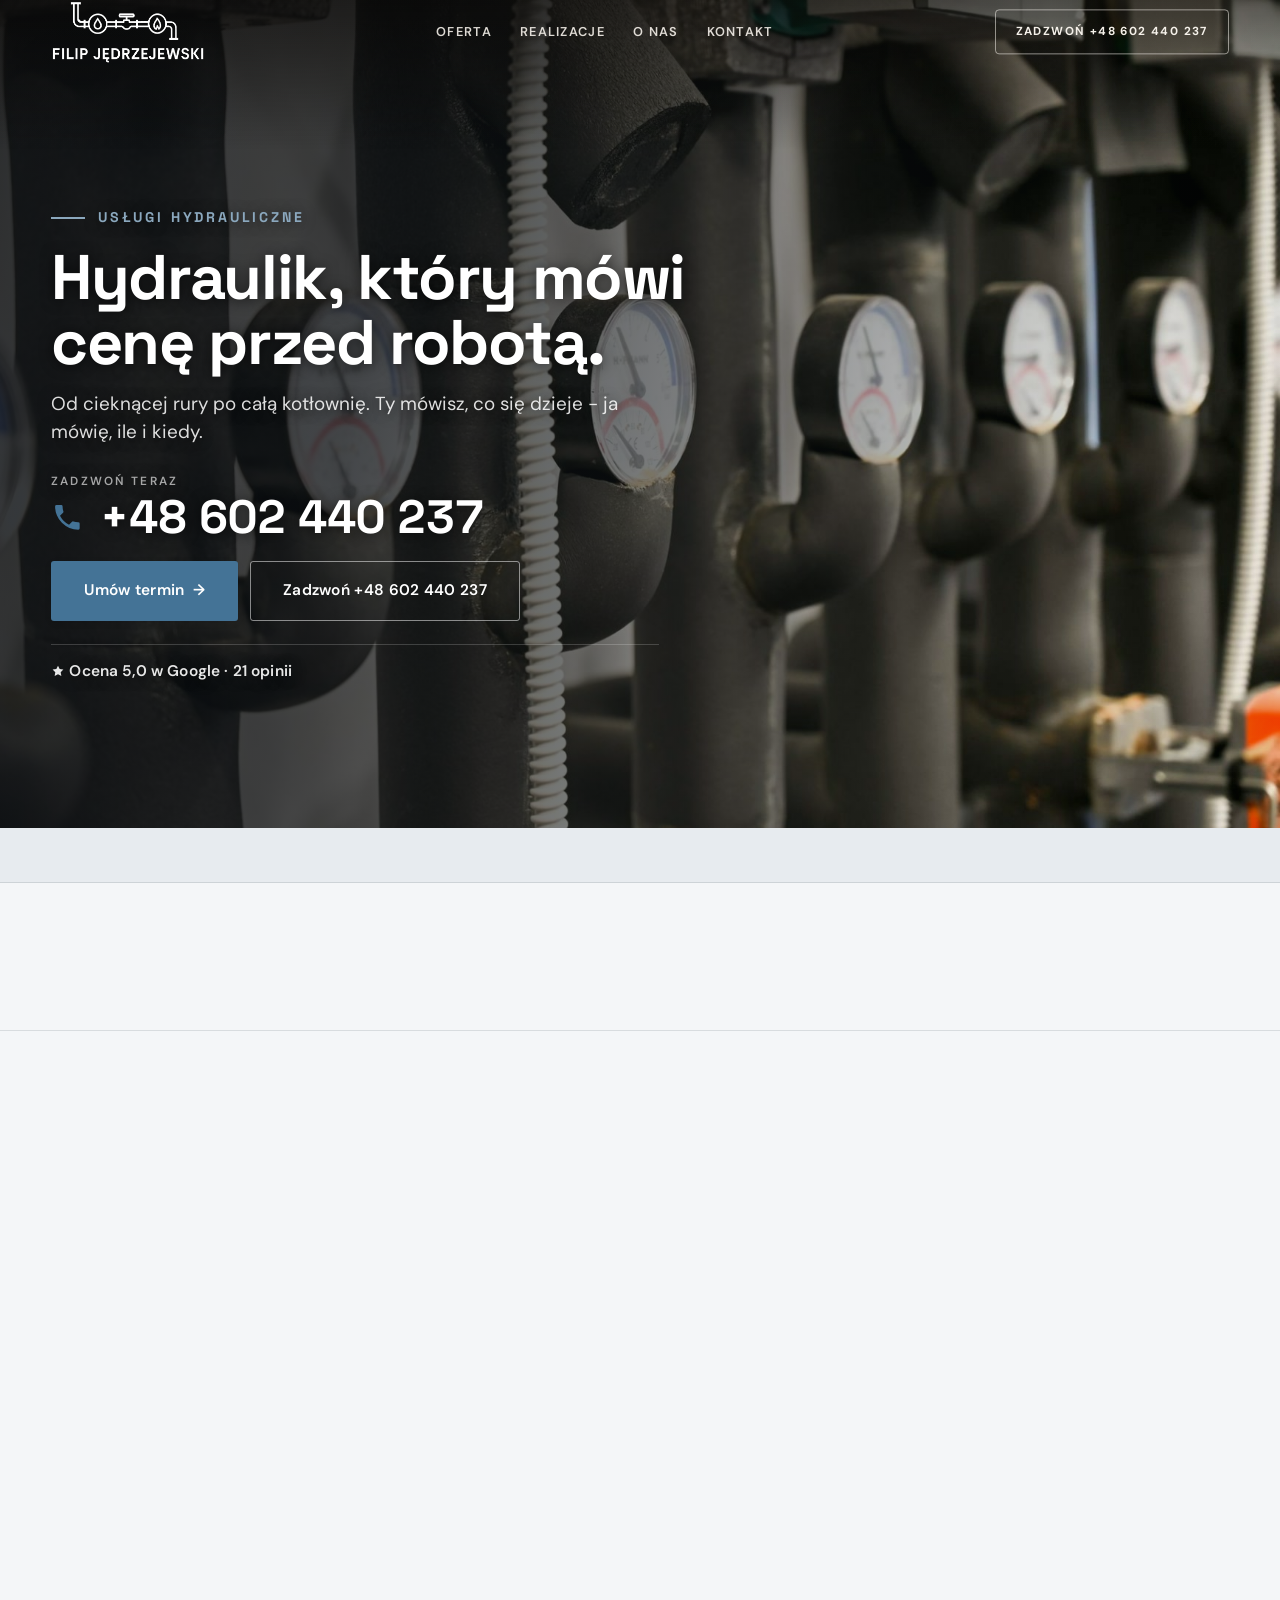
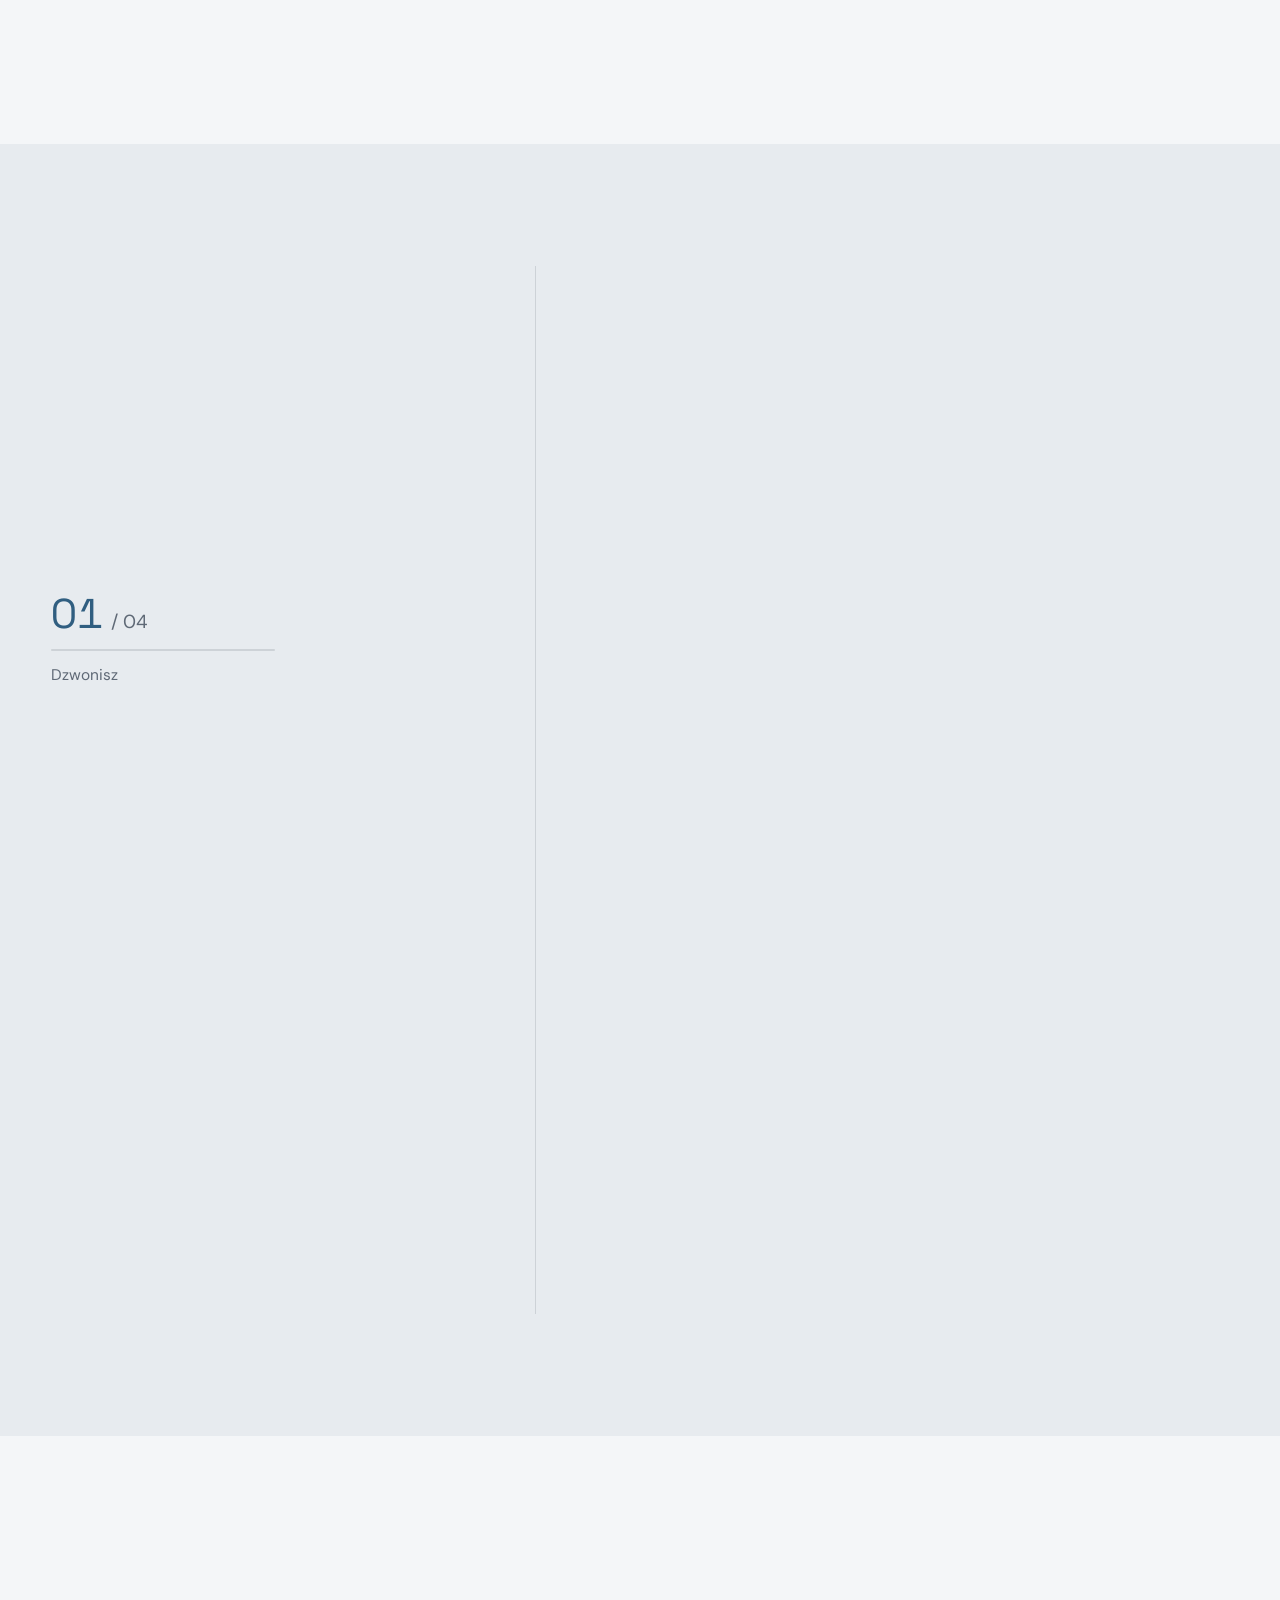
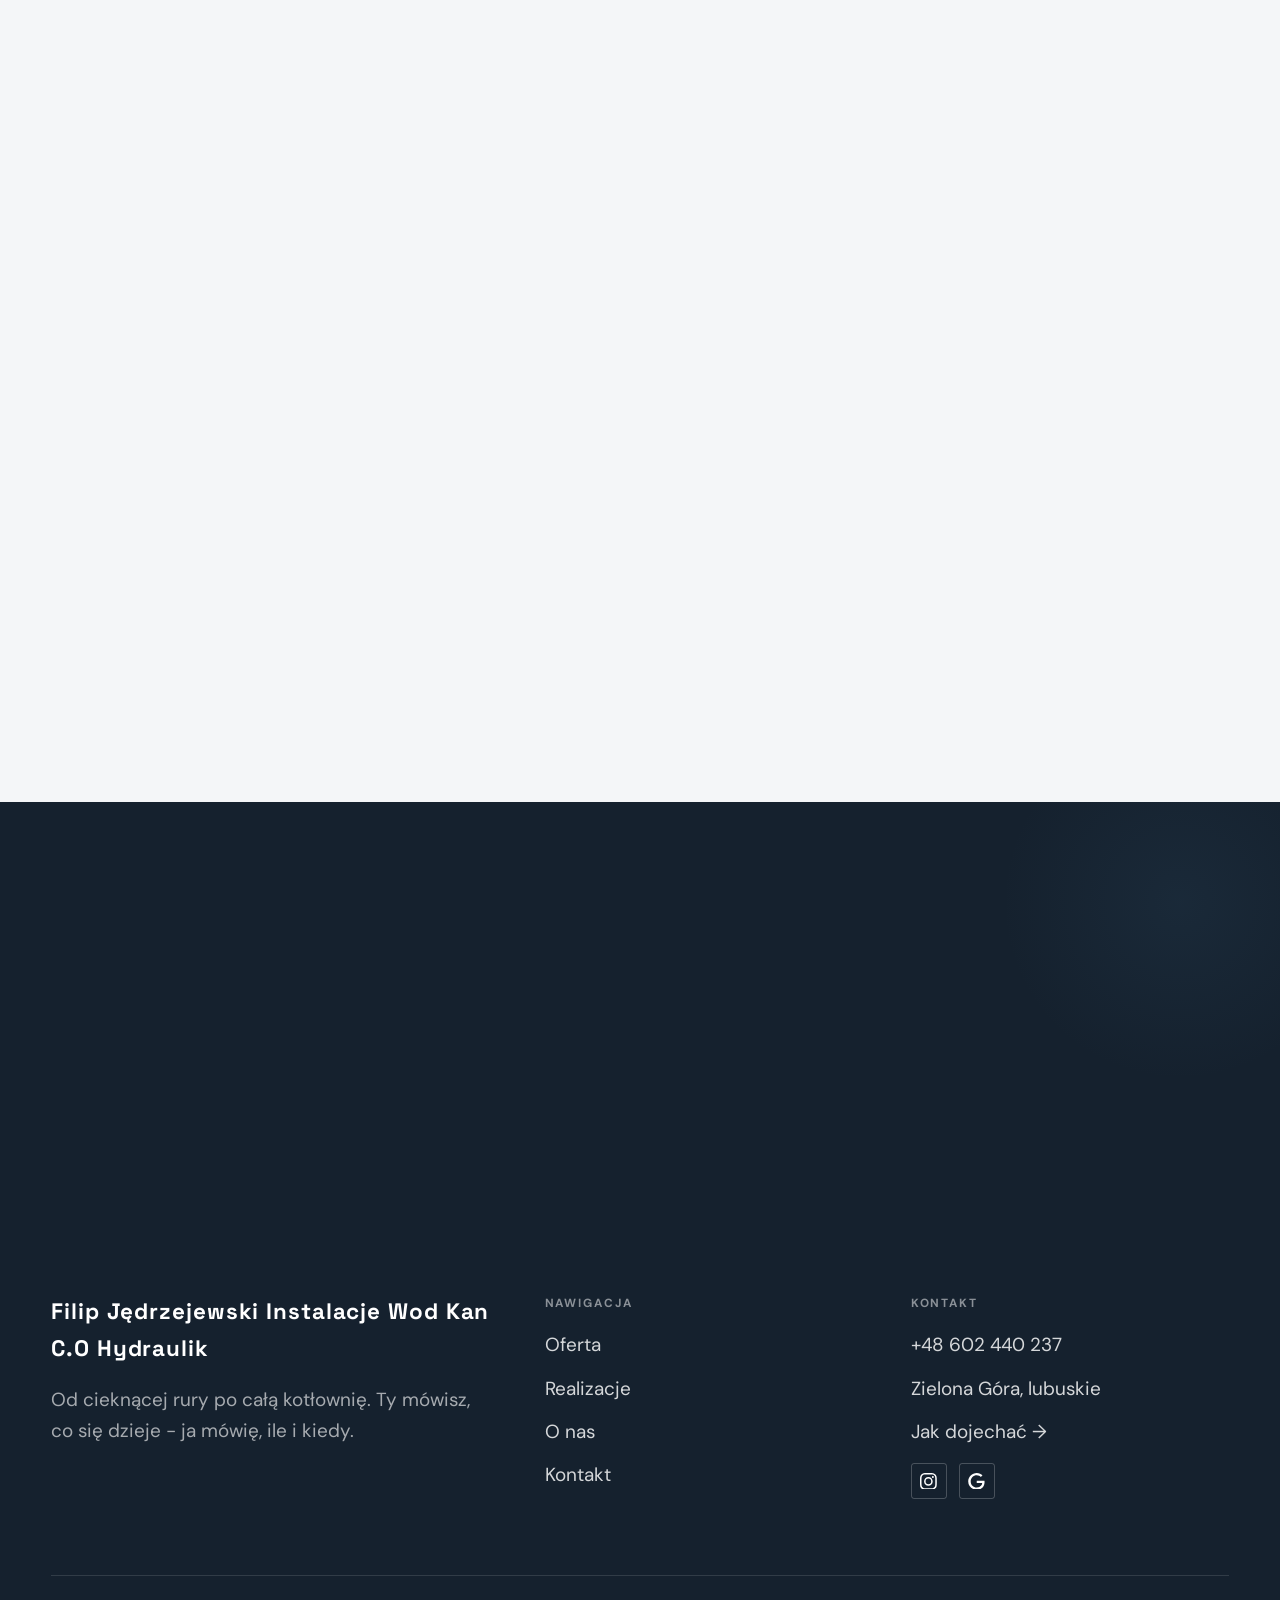
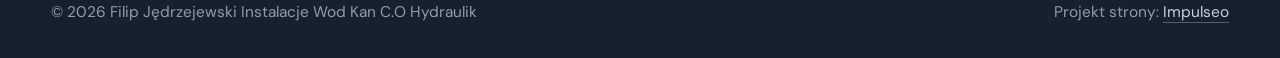
==== index.html @ 03f73aa2 "Strona demo: instalacje-wod-kan-c-o-hydraulik" ====
<!DOCTYPE html>
<html lang="pl">
<head>
<meta charset="UTF-8">
<meta name="viewport" content="width=device-width, initial-scale=1.0">
<title>Filip Jędrzejewski Instalacje Wod Kan C.O Hydraulik - hydraulik z dojazdem</title>
<meta name="description" content="Hydraulik w Zielonej Górze z dojazdem. Instalacje wod-kan, C.O., ogrzewanie podłogowe, kotły i gaz. Cenę znasz przed robotą. Zadzwoń: +48 602 440 237.">
<link rel="canonical" href="https://impulseo-pl.github.io/instalacje-wod-kan-c-o-hydraulik/">
<meta name="robots" content="noindex, nofollow">
<meta property="og:type" content="website">
<meta property="og:locale" content="pl_PL">
<meta property="og:site_name" content="Filip Jędrzejewski Instalacje Wod Kan C.O Hydraulik">
<meta property="og:title" content="Filip Jędrzejewski Instalacje Wod Kan C.O Hydraulik - hydraulik z dojazdem">
<meta property="og:description" content="Hydraulik w Zielonej Górze z dojazdem. Instalacje wod-kan, C.O., ogrzewanie podłogowe, kotły i gaz. Cenę znasz przed robotą. Zadzwoń: +48 602 440 237.">
<meta property="og:url" content="https://impulseo-pl.github.io/instalacje-wod-kan-c-o-hydraulik/">
<meta property="og:image" content="https://impulseo-pl.github.io/instalacje-wod-kan-c-o-hydraulik/img/og.jpg">
<meta property="og:image:width" content="1200">
<meta property="og:image:height" content="630">
<meta name="twitter:card" content="summary_large_image">
<script type="application/ld+json">{"@context": "https://schema.org", "@type": "Plumber", "name": "Filip Jędrzejewski Instalacje Wod Kan C.O Hydraulik", "url": "https://impulseo-pl.github.io/instalacje-wod-kan-c-o-hydraulik/", "telephone": "+48602440237", "image": "https://impulseo-pl.github.io/instalacje-wod-kan-c-o-hydraulik/img/og.jpg", "areaServed": "Zielona Góra", "sameAs": ["https://www.instagram.com/istalacje_jedrzejewski/", "https://www.google.com/maps?cid=11084915321094942767"]}</script>
<link rel="preconnect" href="https://fonts.googleapis.com">
<link rel="preconnect" href="https://fonts.gstatic.com" crossorigin>
<link href="https://fonts.googleapis.com/css2?family=Space+Grotesk:wght@500;600;700&family=DM+Sans:opsz,wght@9..40,400;9..40,500;9..40,600&display=swap" rel="stylesheet">
<link rel="stylesheet" href="assets/styles.css?v=b3efda16">
</head>
<body>

<header class="nav">
  <div class="wrap nav-inner">
    <a class="brand brand-has-logo" href="index.html"><img class="brand-logo" src="img/logo.png" alt="Filip Jędrzejewski Instalacje Wod Kan C.O Hydraulik" width="1191" height="496" decoding="async"></a>
    <nav class="nav-links">
      <a href="oferta.html">Oferta</a>
      <a href="realizacje.html">Realizacje</a>
      <a href="o-nas.html">O nas</a>
      <a href="kontakt.html">Kontakt</a>
      <a href="tel:+48602440237" class="btn btn-accent">Zadzwoń +48 602 440 237</a>
    </nav>
    <button class="nav-toggle" aria-label="Menu"><span></span><span></span><span></span></button>
  </div>
</header>

<main>
<section class="hero-fach">
  <img class="hf-photo" src="img/hero.jpg" fetchpriority="high" alt="Filip Jędrzejewski Instalacje Wod Kan C.O Hydraulik" width="1736" height="1124">
  <div class="hf-panel">
    <div class="hf-inner">
      <span class="hf-kicker">Usługi hydrauliczne</span>
      <h1 class="hf-title">Hydraulik, który mówi cenę przed robotą. <em></em></h1>
      <p class="hf-lead">Od cieknącej rury po całą kotłownię. Ty mówisz, co się dzieje - ja mówię, ile i kiedy.</p>
      <a class="hf-phone" href="tel:+48602440237"><span class="hf-phone-lab">Zadzwoń teraz</span><span class="hf-phone-num"><svg class="ico-tel" width="16" height="16" viewBox="0 0 24 24" fill="none" aria-hidden="true"><path d="M6.6 10.8a15.5 15.5 0 0 0 6.6 6.6l2.2-2.2a1 1 0 0 1 1-.24 11.4 11.4 0 0 0 3.6.58 1 1 0 0 1 1 1V20a1 1 0 0 1-1 1A17 17 0 0 1 3 4a1 1 0 0 1 1-1h3.5a1 1 0 0 1 1 1c0 1.25.2 2.46.58 3.6a1 1 0 0 1-.25 1l-2.23 2.2Z" fill="currentColor"/></svg> +48 602 440 237</span></a>
      <div class="hf-actions">
        <a href="kontakt.html" class="btn btn-accent">Umów termin <span class="arr">→</span></a>
        <a href="tel:+48602440237" class="btn btn-ghost hf-ghost">Zadzwoń +48 602 440 237</a>
      </div>
      <div class="hf-trust"><svg class="ico-star" width="14" height="14" viewBox="0 0 24 24" style="vertical-align:-2px" aria-hidden="true"><path d="M12 2.8l2.85 5.8 6.4.93-4.63 4.5 1.1 6.37L12 17.4l-5.72 3 1.1-6.37-4.63-4.5 6.4-.93L12 2.8Z" fill="currentColor"/></svg> Ocena 5,0 w Google · 21 opinii</div>
    </div>
  </div>
</section>
<section class="fach-promise">
  <div class="wrap">
    <ul class="fp-row reveal"><li>Bezpłatna wycena</li><li>Dojazd: Zielona Góra i okolice</li><li>Pomoc w doborze sprzętu</li></ul>
  </div>
</section>
<section class="opinie-mini" aria-label="Opinie klientów">
  <div class="wrap">
    <div class="om-row">
      <div class="om-item reveal"><blockquote>„Z czystym sumieniem polecam!”</blockquote><span class="om-autor">Angelika Szafraniec</span></div>
      <div class="om-item reveal"><blockquote>„Z pełnym przekonaniem polecam Filipa.”</blockquote><span class="om-autor">Mariusz Słomian</span></div>
      <div class="om-item reveal"><blockquote>„Śmiało mogę polecić Pana Filipa (…) od pomocy w doborze urządzeń, przez zamówienie i montaż (…)”</blockquote><span class="om-autor">Damian Ćwierz</span></div>
    </div>
  </div>
</section>
<section class="gateways-band">
  <div class="wrap">
    <div class="gateways">
      <a href="oferta.html" class="gateway reveal"><img src="img/g14.jpg" alt="Awarie i przecieki" loading="lazy" width="1880" height="1253" decoding="async"><span class="g-ttl">Awarie i przecieki</span></a>
      <a href="oferta.html" class="gateway reveal"><img src="img/g1.jpg" alt="Ogrzewanie podłogowe" loading="lazy" width="1525" height="2045" decoding="async"><span class="g-ttl">Ogrzewanie podłogowe</span></a>
      <a href="oferta.html" class="gateway reveal"><img src="img/g2.jpg" alt="Kotły i instalacje gazowe" loading="lazy" width="1531" height="2048" decoding="async"><span class="g-ttl">Kotły i instalacje gazowe</span></a>
    </div>
  </div>
</section>
<section class="proces proces-os fachowcy">
  <div class="wrap proc-grid">
    <div class="proc-side">
      <div class="head reveal">
        <span class="eyebrow">Jak pracuję</span>
        <h2>Wiesz, na czym stoisz - na każdym etapie</h2>
        <p>Od pierwszego telefonu do odbioru roboty - krok po kroku.</p>
      </div>
      <div class="proc-count" aria-hidden="true"><span class="pc-cur">01</span><span class="pc-all">/ 04</span></div>
      <div class="proc-bar" aria-hidden="true"><i></i></div>
      <p class="proc-now" aria-hidden="true">Dzwonisz</p>
    </div>
    <ol class="proces-line">
      <li class="reveal"><span class="pno">01</span><h3>Dzwonisz</h3><p>Telefon albo zdjęcie awarii. Po minucie rozmowy wiesz, czy przyjadę i kiedy.</p></li>
      <li class="reveal"><span class="pno">02</span><h3>Znasz cenę</h3><p>Zanim wyjmę narzędzia, wiesz, ile zapłacisz. Jak w trakcie wyjdzie coś nowego, najpierw rozmawiamy - potem robię.</p></li>
      <li class="reveal"><span class="pno">03</span><h3>Robota</h3><p>Robię swoje i nie znikam w połowie na inną budowę. Zaczęte kończę.</p></li>
      <li class="reveal"><span class="pno">04</span><h3>Próba i odbiór</h3><p>Instalację sprawdzam przy Tobie, zanim ją odbierzesz. Jak coś nie gra, wracam i poprawiam.</p></li>
    </ol>
  </div>
</section>
<section>
  <div class="wrap">
    <div class="head reveal">
      <span class="eyebrow">Realizacje</span>
      <h2>Z ostatnich robót</h2>
      <p>Zdjęcia z moich robót, nie z katalogu producenta. Tak wygląda skończona robota.</p>
    </div>
    <div class="gallery">
      <div class="tile t-two3 reveal"><img src="img/g3.jpg" alt="Filip Jędrzejewski Instalacje Wod Kan C.O Hydraulik" loading="lazy" width="786" height="1048" decoding="async"></div>
      <div class="tile t-third reveal"><img src="img/g4.jpg" alt="Filip Jędrzejewski Instalacje Wod Kan C.O Hydraulik" loading="lazy" width="1438" height="1076" decoding="async"></div>
      <div class="tile t-third reveal"><img src="img/g5.jpg" alt="Filip Jędrzejewski Instalacje Wod Kan C.O Hydraulik" loading="lazy" width="1410" height="1944" decoding="async"></div>
      <div class="tile t-third reveal"><img src="img/g6.jpg" alt="Filip Jędrzejewski Instalacje Wod Kan C.O Hydraulik" loading="lazy" width="1525" height="2045" decoding="async"></div>
      <div class="tile t-third reveal"><img src="img/g7.jpg" alt="Filip Jędrzejewski Instalacje Wod Kan C.O Hydraulik" loading="lazy" width="783" height="1047" decoding="async"></div>
    </div>
    <div style="margin-top:var(--space-7)" class="reveal"><a href="realizacje.html" class="btn btn-accent">Pełna galeria <span class="arr">→</span></a></div>
  </div>
</section>
<section class="fach-uslugi">
  <div class="wrap">
    <div class="head reveal">
      <span class="eyebrow">Oferta</span>
      <h2>Zakres robót</h2>
      <p>Prace, które robię najczęściej. Wycena jest bezpłatna - zadzwoń i opisz, co trzeba zrobić.</p>
    </div>
    <ul class="fu-list">
      <li class="fu-row reveal"><div class="fu-name">Awarie i przecieki</div><div class="fu-desc">Woda leje się tam, gdzie nie powinna? Zakręć główny zawór i dzwoń.</div><a class="fu-cta" href="kontakt.html">Wycena <span class="arr">→</span></a></li>
      <li class="fu-row reveal"><div class="fu-name">Ogrzewanie podłogowe</div><div class="fu-desc">Układam podłogówkę w nowych domach i w remontowanych mieszkaniach: izolacja, pętle rur, podłączenie do rozdzielacza. Całość sprawdzam pod ciśnieniem, zanim wejdzie ekipa od wylewki.</div><a class="fu-cta" href="kontakt.html">Wycena <span class="arr">→</span></a></li>
      <li class="fu-row reveal"><div class="fu-name">Kotły i instalacje gazowe</div><div class="fu-desc">Montuję kotły gazowe i na paliwo stałe oraz robię instalacje gazowe. Kotłownię mogę wziąć w całości: dobór urządzenia, zamówienie, transport, montaż.</div><a class="fu-cta" href="kontakt.html">Wycena <span class="arr">→</span></a></li>
      <li class="fu-row reveal"><div class="fu-name">Instalacje wod-kan</div><div class="fu-desc">Budujesz dom albo robisz generalny remont? Rozprowadzam wodę i kanalizację od podstaw: podejścia, piony i próba szczelności pod ciśnieniem, zanim cokolwiek zniknie pod płytkami.</div><a class="fu-cta" href="kontakt.html">Wycena <span class="arr">→</span></a></li>
      <li class="fu-row reveal"><div class="fu-name">Montaż łazienek</div><div class="fu-desc">Płytki położone i łazienka czeka na finał? Podłączam wannę, kabinę, umywalkę, WC, baterie i pralkę - wszystko wypoziomowane, uszczelnione i sprawdzone pod ciśnieniem, zanim oddam robotę.</div><a class="fu-cta" href="kontakt.html">Wycena <span class="arr">→</span></a></li>
      <li class="fu-row reveal"><div class="fu-name">Centralne ogrzewanie i grzejniki</div><div class="fu-desc">Rozprowadzam centralne ogrzewanie w nowych domach i wymieniam stare piony w remontowanych.</div><a class="fu-cta" href="kontakt.html">Wycena <span class="arr">→</span></a></li>
    </ul>
    <div style="margin-top:var(--space-7)" class="reveal"><a href="oferta.html" class="btn btn-ghost">Pełna oferta <span class="arr">→</span></a></div>
  </div>
</section>
<section class="stopklatka" aria-hidden="true">
  <div class="stk-bg" style="background-image:url(img/about.jpg)"></div>
</section>
<section class="opinie">
  <div class="wrap">
    <div class="head center reveal">
      <span class="eyebrow">Opinie</span>
      <h2>Co mówią klienci</h2>
    </div>
    <p class="op-meta reveal"><span class="g-badge"><svg class="gb-ico" viewBox="0 0 24 24" width="18" height="18" aria-hidden="true"><path fill="#4285F4" d="M22.56 12.25c0-.78-.07-1.53-.2-2.25H12v4.26h5.92c-.26 1.37-1.04 2.53-2.21 3.31v2.77h3.57c2.08-1.92 3.28-4.74 3.28-8.09z"/><path fill="#34A853" d="M12 23c2.97 0 5.46-.98 7.28-2.66l-3.57-2.77c-.98.66-2.23 1.06-3.71 1.06-2.86 0-5.29-1.93-6.16-4.53H2.18v2.84C3.99 20.53 7.7 23 12 23z"/><path fill="#FBBC05" d="M5.84 14.09c-.22-.66-.35-1.36-.35-2.09s.13-1.43.35-2.09V7.07H2.18C1.43 8.55 1 10.22 1 12s.43 3.45 1.18 4.93l2.85-2.22.81-.62z"/><path fill="#EA4335" d="M12 5.38c1.62 0 3.06.56 4.21 1.64l3.15-3.15C17.45 2.09 14.97 1 12 1 7.7 1 3.99 3.47 2.18 7.07l3.66 2.84c.87-2.6 3.3-4.53 6.16-4.53z"/></svg><b class="gb-ocena">5,0</b><svg class="gb-stars" viewBox="0 0 90 18" width="74" height="14.8" aria-hidden="true"><g fill="currentColor" opacity=".26"><path transform="translate(0,0)" d="M9 1.6l2.2 4.46 4.92.72-3.56 3.47.84 4.9L9 12.74l-4.4 2.31.84-4.9L1.88 6.68l4.92-.72L9 1.6Z"/><path transform="translate(18,0)" d="M9 1.6l2.2 4.46 4.92.72-3.56 3.47.84 4.9L9 12.74l-4.4 2.31.84-4.9L1.88 6.68l4.92-.72L9 1.6Z"/><path transform="translate(36,0)" d="M9 1.6l2.2 4.46 4.92.72-3.56 3.47.84 4.9L9 12.74l-4.4 2.31.84-4.9L1.88 6.68l4.92-.72L9 1.6Z"/><path transform="translate(54,0)" d="M9 1.6l2.2 4.46 4.92.72-3.56 3.47.84 4.9L9 12.74l-4.4 2.31.84-4.9L1.88 6.68l4.92-.72L9 1.6Z"/><path transform="translate(72,0)" d="M9 1.6l2.2 4.46 4.92.72-3.56 3.47.84 4.9L9 12.74l-4.4 2.31.84-4.9L1.88 6.68l4.92-.72L9 1.6Z"/></g><clipPath id="gs1000"><rect x="0" y="0" width="90.0" height="18"/></clipPath><g fill="#FBBC04" clip-path="url(#gs1000)"><path transform="translate(0,0)" d="M9 1.6l2.2 4.46 4.92.72-3.56 3.47.84 4.9L9 12.74l-4.4 2.31.84-4.9L1.88 6.68l4.92-.72L9 1.6Z"/><path transform="translate(18,0)" d="M9 1.6l2.2 4.46 4.92.72-3.56 3.47.84 4.9L9 12.74l-4.4 2.31.84-4.9L1.88 6.68l4.92-.72L9 1.6Z"/><path transform="translate(36,0)" d="M9 1.6l2.2 4.46 4.92.72-3.56 3.47.84 4.9L9 12.74l-4.4 2.31.84-4.9L1.88 6.68l4.92-.72L9 1.6Z"/><path transform="translate(54,0)" d="M9 1.6l2.2 4.46 4.92.72-3.56 3.47.84 4.9L9 12.74l-4.4 2.31.84-4.9L1.88 6.68l4.92-.72L9 1.6Z"/><path transform="translate(72,0)" d="M9 1.6l2.2 4.46 4.92.72-3.56 3.47.84 4.9L9 12.74l-4.4 2.31.84-4.9L1.88 6.68l4.92-.72L9 1.6Z"/></g></svg><span class="gb-txt">21 opinii w Google</span></span></p>
    <p class="op-meta reveal"><a class="op-google" href="https://www.google.com/maps?cid=11084915321094942767" target="_blank" rel="noopener"><svg class="op-g-ico" viewBox="0 0 24 24" width="17" height="17" aria-hidden="true"><path fill="#4285F4" d="M22.56 12.25c0-.78-.07-1.53-.2-2.25H12v4.26h5.92c-.26 1.37-1.04 2.53-2.21 3.31v2.77h3.57c2.08-1.92 3.28-4.74 3.28-8.09z"/><path fill="#34A853" d="M12 23c2.97 0 5.46-.98 7.28-2.66l-3.57-2.77c-.98.66-2.23 1.06-3.71 1.06-2.86 0-5.29-1.93-6.16-4.53H2.18v2.84C3.99 20.53 7.7 23 12 23z"/><path fill="#FBBC05" d="M5.84 14.09c-.22-.66-.35-1.36-.35-2.09s.13-1.43.35-2.09V7.07H2.18C1.43 8.55 1 10.22 1 12s.43 3.45 1.18 4.93l2.85-2.22.81-.62z"/><path fill="#EA4335" d="M12 5.38c1.62 0 3.06.56 4.21 1.64l3.15-3.15C17.45 2.09 14.97 1 12 1 7.7 1 3.99 3.47 2.18 7.07l3.66 2.84c.87-2.6 3.3-4.53 6.16-4.53z"/></svg><span>Zobacz opinie w Google</span><span class="arr">→</span></a></p>
    <div class="opinie-grid">
      <figure class="op-card reveal"><span class="op-star"><svg class="ico-star" width="14" height="14" viewBox="0 0 24 24" style="vertical-align:-2px" aria-hidden="true"><path d="M12 2.8l2.85 5.8 6.4.93-4.63 4.5 1.1 6.37L12 17.4l-5.72 3 1.1-6.37-4.63-4.5 6.4-.93L12 2.8Z" fill="currentColor"/></svg><svg class="ico-star" width="14" height="14" viewBox="0 0 24 24" style="vertical-align:-2px" aria-hidden="true"><path d="M12 2.8l2.85 5.8 6.4.93-4.63 4.5 1.1 6.37L12 17.4l-5.72 3 1.1-6.37-4.63-4.5 6.4-.93L12 2.8Z" fill="currentColor"/></svg><svg class="ico-star" width="14" height="14" viewBox="0 0 24 24" style="vertical-align:-2px" aria-hidden="true"><path d="M12 2.8l2.85 5.8 6.4.93-4.63 4.5 1.1 6.37L12 17.4l-5.72 3 1.1-6.37-4.63-4.5 6.4-.93L12 2.8Z" fill="currentColor"/></svg><svg class="ico-star" width="14" height="14" viewBox="0 0 24 24" style="vertical-align:-2px" aria-hidden="true"><path d="M12 2.8l2.85 5.8 6.4.93-4.63 4.5 1.1 6.37L12 17.4l-5.72 3 1.1-6.37-4.63-4.5 6.4-.93L12 2.8Z" fill="currentColor"/></svg><svg class="ico-star" width="14" height="14" viewBox="0 0 24 24" style="vertical-align:-2px" aria-hidden="true"><path d="M12 2.8l2.85 5.8 6.4.93-4.63 4.5 1.1 6.37L12 17.4l-5.72 3 1.1-6.37-4.63-4.5 6.4-.93L12 2.8Z" fill="currentColor"/></svg></span><blockquote>Z czystym sumieniem polecam! Fachowa obsługa, szybka realizacja i wszystko zrobione jak należy. Widać, że Pan zna się na rzeczy i podchodzi do swojej pracy z zaangażowaniem. Bardzo dobry kontakt i uczciwe podejście.</blockquote><span class="op-autor">Angelika Szafraniec</span></figure>
      <figure class="op-card reveal"><span class="op-star"><svg class="ico-star" width="14" height="14" viewBox="0 0 24 24" style="vertical-align:-2px" aria-hidden="true"><path d="M12 2.8l2.85 5.8 6.4.93-4.63 4.5 1.1 6.37L12 17.4l-5.72 3 1.1-6.37-4.63-4.5 6.4-.93L12 2.8Z" fill="currentColor"/></svg><svg class="ico-star" width="14" height="14" viewBox="0 0 24 24" style="vertical-align:-2px" aria-hidden="true"><path d="M12 2.8l2.85 5.8 6.4.93-4.63 4.5 1.1 6.37L12 17.4l-5.72 3 1.1-6.37-4.63-4.5 6.4-.93L12 2.8Z" fill="currentColor"/></svg><svg class="ico-star" width="14" height="14" viewBox="0 0 24 24" style="vertical-align:-2px" aria-hidden="true"><path d="M12 2.8l2.85 5.8 6.4.93-4.63 4.5 1.1 6.37L12 17.4l-5.72 3 1.1-6.37-4.63-4.5 6.4-.93L12 2.8Z" fill="currentColor"/></svg><svg class="ico-star" width="14" height="14" viewBox="0 0 24 24" style="vertical-align:-2px" aria-hidden="true"><path d="M12 2.8l2.85 5.8 6.4.93-4.63 4.5 1.1 6.37L12 17.4l-5.72 3 1.1-6.37-4.63-4.5 6.4-.93L12 2.8Z" fill="currentColor"/></svg><svg class="ico-star" width="14" height="14" viewBox="0 0 24 24" style="vertical-align:-2px" aria-hidden="true"><path d="M12 2.8l2.85 5.8 6.4.93-4.63 4.5 1.1 6.37L12 17.4l-5.72 3 1.1-6.37-4.63-4.5 6.4-.93L12 2.8Z" fill="currentColor"/></svg></span><blockquote>Z pełnym przekonaniem polecam Filipa. Wykonał (…) remont instalacji w mojej łazience, zamontował wannę oraz sanitariaty. Prace zostały wykonane bardzo starannie, solidnie i z dbałością o każdy szczegół.</blockquote><span class="op-autor">Mariusz Słomian</span></figure>
      <figure class="op-card reveal"><span class="op-star"><svg class="ico-star" width="14" height="14" viewBox="0 0 24 24" style="vertical-align:-2px" aria-hidden="true"><path d="M12 2.8l2.85 5.8 6.4.93-4.63 4.5 1.1 6.37L12 17.4l-5.72 3 1.1-6.37-4.63-4.5 6.4-.93L12 2.8Z" fill="currentColor"/></svg><svg class="ico-star" width="14" height="14" viewBox="0 0 24 24" style="vertical-align:-2px" aria-hidden="true"><path d="M12 2.8l2.85 5.8 6.4.93-4.63 4.5 1.1 6.37L12 17.4l-5.72 3 1.1-6.37-4.63-4.5 6.4-.93L12 2.8Z" fill="currentColor"/></svg><svg class="ico-star" width="14" height="14" viewBox="0 0 24 24" style="vertical-align:-2px" aria-hidden="true"><path d="M12 2.8l2.85 5.8 6.4.93-4.63 4.5 1.1 6.37L12 17.4l-5.72 3 1.1-6.37-4.63-4.5 6.4-.93L12 2.8Z" fill="currentColor"/></svg><svg class="ico-star" width="14" height="14" viewBox="0 0 24 24" style="vertical-align:-2px" aria-hidden="true"><path d="M12 2.8l2.85 5.8 6.4.93-4.63 4.5 1.1 6.37L12 17.4l-5.72 3 1.1-6.37-4.63-4.5 6.4-.93L12 2.8Z" fill="currentColor"/></svg><svg class="ico-star" width="14" height="14" viewBox="0 0 24 24" style="vertical-align:-2px" aria-hidden="true"><path d="M12 2.8l2.85 5.8 6.4.93-4.63 4.5 1.1 6.37L12 17.4l-5.72 3 1.1-6.37-4.63-4.5 6.4-.93L12 2.8Z" fill="currentColor"/></svg></span><blockquote>Śmiało mogę polecić Pana Filipa (…) od pomocy w doborze urządzeń, przez zamówienie, transport, montaż i organizacje pierwszego uruchomienia z serwisantem Defro.</blockquote><span class="op-autor">Damian Ćwierz</span></figure>
    </div>
  </div>
</section>
<section class="obszar">
  <div class="wrap">
    <div class="head center reveal">
      <span class="eyebrow">Obszar działania</span>
      <h2>Dojeżdżam do Ciebie</h2>
    </div>
    <p class="obszar-txt reveal" style="text-align:center;max-width:60ch;margin:0 auto 1.4rem">Nie wiesz, czy dojadę do Ciebie? Zadzwoń i zapytaj. Jak nie dojeżdżam, powiem od razu i nie zajmę Ci dnia.</p>
    <ul class="obszar-list reveal"><li class="is-home">Zielona Góra</li><li>+ okolice</li></ul>
    <div class="obszar-mapa reveal" style="margin-top:var(--space-7)">
      <iframe title="Obszar działania - Zielona Góra i okolice" src="https://maps.google.com/maps?q=Filip%20J%C4%99drzejewski%20Instalacje%20Wod%20Kan%20C.O%20Hydraulik%20Zielona%20G%C3%B3ra&amp;z=11&amp;output=embed" loading="lazy" referrerpolicy="no-referrer-when-downgrade" style="width:100%;height:clamp(280px,38vh,420px);border:0;display:block;border-radius:var(--r-md)"></iframe>
    </div>
  </div>
</section>
<section class="faq-klinika">
  <div class="wrap">
    <div class="head center reveal">
      <span class="eyebrow">Częste pytania</span>
      <h2>Dobrze wiedzieć</h2>
    </div>
    <div class="faq-list">
      <details class="faq-item reveal"><summary>Ile to będzie kosztowało?</summary><p>Zależy, co się dzieje - dlatego wypytuję przez telefon i od razu podaję widełki. Ostateczną cenę znasz przed robotą, nie po niej.</p></details>
      <details class="faq-item reveal"><summary>Czy wycena jest płatna?</summary><p>Nie. Przyjazd i wycena w Zielonej Górze i najbliższej okolicy są bezpłatne i do niczego nie zobowiązują.</p></details>
      <details class="faq-item reveal"><summary>Jak szybko przyjedziesz?</summary><p>Przy zalaniu liczy się każda godzina, więc przy awarii przestawiam grafik. Prace planowane umawiamy z kilkudniowym wyprzedzeniem.</p></details>
      <details class="faq-item reveal"><summary>Czy dostanę fakturę?</summary><p>Tak, na firmę albo na osobę prywatną. Dokument dostajesz od razu, a nie „wyślę później”.</p></details>
      <details class="faq-item reveal"><summary>Dojedziesz do mnie?</summary><p>Granicę wyznacza kalendarz, nie mapa. Przy większej robocie dojeżdżam dalej - zapytaj.</p></details>
      <details class="faq-item reveal"><summary>Co, jeśli po naprawie coś dalej nie gra?</summary><p>Wracam i sprawdzam. Moja wina - poprawiam za darmo; wyszło coś nowego - mówię wprost, co i za ile.</p></details>
    </div>
  </div>
</section>
<section class="cta">
  <div class="wrap">
    <div class="reveal">
      <span class="eyebrow">Współpraca</span>
      <h2>Potrzebujesz fachowca? Wycenię za darmo.</h2>
      <p>Zadzwoń - przyjadę, obejrzę i podam jasną cenę. Bez zobowiązań.</p>
    </div>
    <div class="cta-actions reveal">
      <a href="kontakt.html" class="btn btn-light">Umów termin <span class="arr">→</span></a>
      <a href="tel:+48602440237" class="btn btn-ghost btn-ghost-cta">+48 602 440 237</a>
    </div>
  </div>
</section>
</main>

<footer>
  <div class="wrap">
    <div class="foot-grid">
      <div class="foot-brand">
        <div class="name">Filip Jędrzejewski Instalacje Wod Kan C.O Hydraulik</div>
        <p>Od cieknącej rury po całą kotłownię. Ty mówisz, co się dzieje - ja mówię, ile i kiedy.</p>
      </div>
      <div class="foot-col">
        <h4>Nawigacja</h4>
        <a href="oferta.html">Oferta</a>
        <a href="realizacje.html">Realizacje</a>
        <a href="o-nas.html">O nas</a>
        <a href="kontakt.html">Kontakt</a>
      </div>
      <div class="foot-col">
        <h4>Kontakt</h4>
        <a href="tel:+48602440237">+48 602 440 237</a>
        <p>Zielona Góra, lubuskie</p>
        <a href="https://www.google.com/maps?cid=11084915321094942767" target="_blank" rel="noopener">Jak dojechać →</a>
      <div class="foot-soc">
        <a class="soc" href="https://www.instagram.com/istalacje_jedrzejewski/" target="_blank" rel="noopener" aria-label="Instagram - Filip Jędrzejewski Instalacje Wod Kan C.O Hydraulik"><svg viewBox="0 0 24 24" aria-hidden="true" focusable="false"><path d="M7.0301.084c-1.2768.0602-2.1487.264-2.911.5634-.7888.3075-1.4575.72-2.1228 1.3877-.6652.6677-1.075 1.3368-1.3802 2.127-.2954.7638-.4956 1.6365-.552 2.914-.0564 1.2775-.0689 1.6882-.0626 4.947.0062 3.2586.0206 3.6671.0825 4.9473.061 1.2765.264 2.1482.5635 2.9107.308.7889.72 1.4573 1.388 2.1228.6679.6655 1.3365 1.0743 2.1285 1.38.7632.295 1.6361.4961 2.9134.552 1.2773.056 1.6884.069 4.9462.0627 3.2578-.0062 3.668-.0207 4.9478-.0814 1.28-.0607 2.147-.2652 2.9098-.5633.7889-.3086 1.4578-.72 2.1228-1.3881.665-.6682 1.0745-1.3378 1.3795-2.1284.2957-.7632.4966-1.636.552-2.9124.056-1.2809.0692-1.6898.063-4.948-.0063-3.2583-.021-3.6668-.0817-4.9465-.0607-1.2797-.264-2.1487-.5633-2.9117-.3084-.7889-.72-1.4568-1.3876-2.1228C21.2982 1.33 20.628.9208 19.8378.6165 19.074.321 18.2017.1197 16.9244.0645 15.6471.0093 15.236-.005 11.977.0014 8.718.0076 8.31.0215 7.0301.0839m.1402 21.6932c-1.17-.0509-1.8053-.2453-2.2287-.408-.5606-.216-.96-.4771-1.3819-.895-.422-.4178-.6811-.8186-.9-1.378-.1644-.4234-.3624-1.058-.4171-2.228-.0595-1.2645-.072-1.6442-.079-4.848-.007-3.2037.0053-3.583.0607-4.848.05-1.169.2456-1.805.408-2.2282.216-.5613.4762-.96.895-1.3816.4188-.4217.8184-.6814 1.3783-.9003.423-.1651 1.0575-.3614 2.227-.4171 1.2655-.06 1.6447-.072 4.848-.079 3.2033-.007 3.5835.005 4.8495.0608 1.169.0508 1.8053.2445 2.228.408.5608.216.96.4754 1.3816.895.4217.4194.6816.8176.9005 1.3787.1653.4217.3617 1.056.4169 2.2263.0602 1.2655.0739 1.645.0796 4.848.0058 3.203-.0055 3.5834-.061 4.848-.051 1.17-.245 1.8055-.408 2.2294-.216.5604-.4763.96-.8954 1.3814-.419.4215-.8181.6811-1.3783.9-.4224.1649-1.0577.3617-2.2262.4174-1.2656.0595-1.6448.072-4.8493.079-3.2045.007-3.5825-.006-4.848-.0608M16.953 5.5864A1.44 1.44 0 1 0 18.39 4.144a1.44 1.44 0 0 0-1.437 1.4424M5.8385 12.012c.0067 3.4032 2.7706 6.1557 6.173 6.1493 3.4026-.0065 6.157-2.7701 6.1506-6.1733-.0065-3.4032-2.771-6.1565-6.174-6.1498-3.403.0067-6.156 2.771-6.1496 6.1738M8 12.0077a4 4 0 1 1 4.008 3.9921A3.9996 3.9996 0 0 1 8 12.0077" fill="currentColor"/></svg></a>
        <a class="soc" href="https://www.google.com/maps?cid=11084915321094942767" target="_blank" rel="noopener" aria-label="Google - Filip Jędrzejewski Instalacje Wod Kan C.O Hydraulik"><svg viewBox="0 0 24 24" aria-hidden="true" focusable="false"><path d="M12.48 10.92v3.28h7.84c-.24 1.84-.853 3.187-1.787 4.133-1.147 1.147-2.933 2.4-6.053 2.4-4.827 0-8.6-3.893-8.6-8.72s3.773-8.72 8.6-8.72c2.6 0 4.507 1.027 5.907 2.347l2.307-2.307C18.747 1.44 16.133 0 12.48 0 5.867 0 .307 5.387.307 12s5.56 12 12.173 12c3.573 0 6.267-1.173 8.373-3.36 2.16-2.16 2.84-5.213 2.84-7.667 0-.76-.053-1.467-.173-2.053H12.48z" fill="currentColor"/></svg></a>
      </div>
      </div>
    </div>
    <div class="foot-bot">
      <span>© 2026 Filip Jędrzejewski Instalacje Wod Kan C.O Hydraulik</span>
      <span>Projekt strony: <a class="foot-credit" href="https://impulseo.pl" target="_blank" rel="noopener">Impulseo</a></span>
    </div>
  </div>
</footer>
<div class="sticky-call"><a class="sc-call" href="tel:+48602440237"><svg class="ico-tel" width="16" height="16" viewBox="0 0 24 24" fill="none" aria-hidden="true"><path d="M6.6 10.8a15.5 15.5 0 0 0 6.6 6.6l2.2-2.2a1 1 0 0 1 1-.24 11.4 11.4 0 0 0 3.6.58 1 1 0 0 1 1 1V20a1 1 0 0 1-1 1A17 17 0 0 1 3 4a1 1 0 0 1 1-1h3.5a1 1 0 0 1 1 1c0 1.25.2 2.46.58 3.6a1 1 0 0 1-.25 1l-2.23 2.2Z" fill="currentColor"/></svg> Zadzwoń</a><a class="sc-quote" href="kontakt.html">Umów termin</a></div>
<div class="demo-wazne" data-do="2026-09-29" data-cykl="3" hidden><svg class="dw-ico" width="13" height="13" viewBox="0 0 24 24" fill="none" aria-hidden="true"><circle cx="12" cy="12" r="8.6" stroke="currentColor" stroke-width="1.8"/><path d="M12 7.2V12l3.3 2" stroke="currentColor" stroke-width="1.8" stroke-linecap="round"/></svg><span class="dw-txt"></span></div>

<script src="assets/main.js"></script>
</body>
</html>
---- assets/styles.css ----
/* ============================================================
   STOLBASZ — premium, architektoniczny B2B fit-out
   Jasna paleta, zero brązu. System wg premium-web-craft.
   Projekt strony: Impulseo (impulseo.pl)
   ============================================================ */

:root{
  /* PALETA — jasna, architektoniczna, chłodna */
  --paper:#F4F6F8;          /* główne tło */
  --paper-2:#E7EBEF;        /* sekcje alternatywne (chłodny jasny szary) */
  --paper-3:#E7EBEF;        /* delikatne wypełnienia */
  --ink:#15212E;            /* tekst główny — chłodny grafit */
  --ink-soft:#243443;       /* nagłówki drugorzędne */
  --muted:#6B7785;          /* tekst poboczny */
  --line:rgba(21,33,46,.12);/* hairline */
  --accent:#E8A317;         /* stonowany petrol-slate — jedyny akcent */
  --accent-d:#C9870C;
  --accent-soft:rgba(232,163,23,.10);
  --dark:#15212E;           /* sekcje ciemne (stopka/CTA) */

  /* HOVER ZDJĘĆ — JEDEN standard dla całego silnika (decyzja K. 04.08.2026, artefakt z wariantami).
     AKTUALNE (K.+Szymon 09.08.2026, wybór z artefaktu 6 wariantów): zoom 1.05 przy 1.4s -
     przy tak długim czasie mocniejszy kadr NIE skacze, tylko „oddycha". Poprzedni standard
     (1.02 / .55s z 04.08) odbierany jako dynamiczny i szybki.
     Spoczynek lekko przygaszony, ale TYLKO tam, gdzie jest mysz (@media hover:hover) —
     na telefonie zdjęcia zostają w pełnej jasności. */
  --img-zoom:1.05;                   /* K.+Szymon 09.08: wariant F z artefaktu porównawczego */
  --img-rest:brightness(.95) saturate(.99);
  --img-hot:brightness(1.06) saturate(1.05);
  --img-dur:1.4s;                    /* K.+Szymon 09.08 (wariant F): powoli = elegancko */
  --img-ease:cubic-bezier(.16,.84,.44,1);  /* miękki ogon, efekt „oddychania" */

  /* ODSTĘPY — skala 4/8 */
  --space-1:4px; --space-2:8px; --space-3:12px; --space-4:16px; --space-5:24px;
  --space-6:32px; --space-7:48px; --space-8:64px; --space-9:96px; --space-10:128px;

  /* TYPOGRAFIA — fluid clamp() (skala podbita 16.07.2026: większe, czytelniejsze litery — uwaga Adama) */
  --text-sm:clamp(.9rem,.87rem + .12vw,1rem);
  --text-base:clamp(1.08rem,1.04rem + .18vw,1.2rem);
  --text-lg:clamp(1.24rem,1.15rem + .34vw,1.44rem);
  --text-h3:clamp(1.34rem,1.22rem + .55vw,1.66rem);
  --text-h2:clamp(2.1rem,1.66rem + 2.1vw,3.1rem);
  --text-h1:clamp(2.9rem,2.1rem + 4vw,5.1rem);

  /* PROMIENIE — architektoniczne, raczej ostre */
  --r-sm:3px; --r-md:6px; --r-lg:10px;

  /* RUCH */
  --ease:cubic-bezier(.25,.46,.45,.94); --dur:.24s;

  /* CIENIE — miękkie, warstwowe */
  --sh-sm:0 1px 2px rgba(16,24,32,.04), 0 2px 8px rgba(16,24,32,.05);
  --sh-md:0 2px 6px rgba(16,24,32,.05), 0 12px 28px -8px rgba(16,24,32,.12);
  --sh-lg:0 6px 14px rgba(16,24,32,.07), 0 26px 56px -18px rgba(16,24,32,.22);

  --hairline:1px solid var(--line);

  --font-display:'Space Grotesk','Inter',sans-serif;
  --font-body:'DM Sans','Inter',sans-serif;
}

*{box-sizing:border-box;margin:0;padding:0}
html{scroll-behavior:smooth}
body{
  font-family:var(--font-body);
  font-size:var(--text-base);
  line-height:1.65;
  color:var(--ink);
  background:var(--paper);
  -webkit-font-smoothing:antialiased;
  text-rendering:optimizeLegibility;
}
img{max-width:100%;height:auto;display:block}  /* height:auto = width/height z atrybutów trzyma proporcje (TOP#12) */
a{color:inherit;text-decoration:none}

.wrap{width:min(92%,1180px);margin-inline:auto}
section{padding-block:clamp(52px,6.5vw,96px)}

h1,h2,h3{font-family:var(--font-display);font-weight:700;line-height:1.08;letter-spacing:-.02em;color:var(--ink)}
h1{font-size:var(--text-h1);letter-spacing:-.035em}
h2{font-size:var(--text-h2);letter-spacing:-.025em}
h3{font-size:var(--text-h3)}
/* MIARA — długość wiersza. WCAG 2.2 SC 1.4.8: max 80 znaków; Butterick: 45–90.
   68ch daje realnie 72–78 znaków polskiego tekstu, czyli z zapasem pod granicą.
   Wcześniej limit miał TYLKO <p> — <li>, <blockquote> i <dd> nie miały żadnego,
   i to jedyny powód, dla którego 23 bloki na dwóch oddanych stronach jadą po
   83–106 znaków w wierszu (pomiar 07.08.2026, bramka `miara`).
   ⚠️ Listy i definicje ograniczamy TYLKO bez klasy: `ul`/`ol` z klasą to u nas
   układ (siatki kafli, menu), a nie tekst ciągły — tam miarę wyznacza układ. */
/* 60ch, nie 68ch (K. 10.08): po zmianie fontów na węższe kroje (DM Sans i spółka)
   w 68ch mieściło się ~90 znaków - bramka pikselowa słusznie zgłaszała przekroczenie
   granicy 80. Pomiar na żywej przeglądarce: 60ch = 90 znaków, 53ch = ~78 znaków, czyli normę WCAG 1.4.8. */
:root{ --miara:53ch }
p{max-width:min(100%,var(--miara))}
blockquote,
ul:not([class])>li, ol:not([class])>li,
dl:not([class])>dd{max-width:min(100%,var(--miara))}

/* ⚠️ Świadomie BEZ wyjątku `.tile p,.card p,.svc p{max-width:none}`, choć nasuwa się sam:
   te akapity BYŁY już ograniczone (stare `p{max-width:65ch}`), więc „wyjątek" nie odblokowałby
   niczego nowego — tylko ROZLUŹNIŁ stan sprzed zmiany na wszystkich demach naraz.
   `figcaption` żadna z reguł wyżej nie dotyczy, więc też nie potrzebuje zwolnienia. */

/* ŁAMANIE. `balance` wyrównuje długości wierszy w nagłówku, `pretty` pilnuje ostatniego
   wiersza akapitu, żeby nie został w nim jeden wyraz. Obsługiwane od Chrome 117 /
   Safari 17.5; starsze przeglądarki po prostu ignorują tę własność.
   `text-wrap:pretty` nie występowało dotąd ANI RAZ w silniku ani w repo klientów. */
h1,h2,h3,.lead,.lede{text-wrap:balance}
p,li,blockquote,dd{text-wrap:pretty}

.eyebrow{
  font-family:var(--font-body);
  font-size:var(--text-sm);
  font-weight:600;
  letter-spacing:.18em;
  text-transform:uppercase;
  color:var(--accent);
  display:inline-flex;align-items:center;gap:var(--space-3);
}
/* flex:none + margin-top = kreska trzyma się PIERWSZEJ linii. Wcześniej align-items:center
   centrowało ją względem całego bloku i przy zawinięciu (długi kicker typu
   „…WNĘTRZ · LESZNO · OD 2019") druga linia lądowała z brzydkim wcięciem. */
.eyebrow{align-items:flex-start}
.eyebrow>*,.eyebrow{text-wrap:balance}   /* dlugi kicker lamal sie na sierote typu samo „2019" w drugiej linii */
.eyebrow::before{content:"";width:28px;height:1px;background:var(--accent);display:inline-block;flex:none;margin-top:.62em}

.muted{color:var(--muted)}
.lead{font-size:var(--text-lg);line-height:1.55;color:var(--ink-soft);max-width:50ch}

/* ---------- BUTTONS ---------- */
.btn{
  display:inline-flex;align-items:center;gap:var(--space-2);
  font-weight:600;font-size:var(--text-sm);letter-spacing:.02em;
  padding:var(--space-4) var(--space-6);
  border-radius:var(--r-sm);
  transition:transform var(--dur) var(--ease),box-shadow var(--dur) var(--ease),background var(--dur) var(--ease);
  cursor:pointer;border:1px solid transparent;
}
.btn-accent{background:var(--accent);color:#fff;box-shadow:var(--sh-sm)}
.btn-accent:hover{background:var(--accent-d);transform:translateY(-2px);box-shadow:var(--sh-md)}
.btn-accent:active{transform:translateY(0);box-shadow:var(--sh-sm)}
.btn-ghost{background:transparent;color:var(--ink);border-color:var(--line)}
.btn-ghost:hover{border-color:var(--accent);color:var(--accent);transform:translateY(-2px)}
.btn-light{background:#fff;color:var(--ink);box-shadow:var(--sh-sm)}
.btn-light:hover{transform:translateY(-2px);box-shadow:var(--sh-md)}
.btn .arr{transition:transform var(--dur) var(--ease)}
.btn:hover .arr{transform:translateX(4px)}

/* ---------- NAV ---------- */
.nav{
  position:sticky;top:0;z-index:50;
  background:color-mix(in srgb,var(--paper) 88%,transparent);
  backdrop-filter:saturate(140%) blur(10px);
  border-bottom:var(--hairline);
}
.nav-inner{display:flex;align-items:center;justify-content:space-between;gap:var(--space-5);height:72px}
/* ANTY-NACHODZENIE (K. 05.08.2026): długa nazwa firmy + przycisk z pełnym numerem nie mieściły się w pasku
   i flex ściskał linki PONIŻEJ ich treści - "Kontakt" wchodził na ramkę "Zadzwoń +48 ...". Teraz ustępuje
   nazwa marki (skrót wielokropkiem), a menu i przycisk nigdy się nie kurczą ani nie zachodzą na siebie. */
.brand{display:flex;flex-direction:column;line-height:1;min-width:0;flex:0 1 auto}
.brand .name{font-family:var(--font-display);font-weight:800;font-size:1.35rem;letter-spacing:.04em;white-space:nowrap;overflow:hidden;text-overflow:ellipsis}
.brand .sub{font-size:.62rem;letter-spacing:.34em;text-transform:uppercase;color:var(--muted);margin-top:5px;white-space:nowrap;overflow:hidden;text-overflow:ellipsis}
.nav-links{display:flex;align-items:center;gap:var(--space-6);flex:0 0 auto}
.nav-links a{font-size:var(--text-sm);font-weight:500;color:var(--ink-soft);position:relative;padding-block:4px;white-space:nowrap;transition:color var(--dur) var(--ease)}
.nav-links a::after{content:"";position:absolute;left:0;bottom:0;width:0;height:1.5px;background:var(--accent);transition:width var(--dur) var(--ease)}
.nav-links a:hover,.nav-links a.active{color:var(--ink)}
.nav-links a:hover::after,.nav-links a.active::after{width:100%}
.nav-links .btn{padding:var(--space-2) var(--space-5)}
/* przyciski w nav: właściwy kolor (przebij .nav-links a) + bez podkreślenia */
.nav-links a.btn-accent{color:#fff}
.nav-links a.btn-ghost,.nav-links a.btn-light{color:var(--ink)}
/* CTA w pasku: NIE podkreślenie spod linków menu, ale ten sam przelatujący błysk,
   co na wszystkich innych przyciskach (zgłoszenie K. 13.08.2026 - „na hero jest efekt
   światła przechodzącego przez przycisk, na navbarze go nie ma, a mają być identyczne").
   Reguła `.nav-links a::after` jest silniejsza od `.btn::after`, więc trzeba jej
   geometrię wyzerować i wpisać połysk z nazwy - samo `display:none` gasiło efekt. */
.nav-links a.btn::after{
  display:block;content:"";position:absolute;inset:0;z-index:-1;pointer-events:none;
  width:auto;height:auto;border-radius:inherit;   /* kasuje geometrię podkreślenia (width:0;height:1.5px) */
  background:linear-gradient(100deg,transparent 32%,rgba(255,255,255,.20) 50%,transparent 68%);
  translate:-120% 0}
@media (prefers-reduced-motion:no-preference){
  .nav-links a.btn:hover::after{translate:120% 0;transition:translate .75s var(--mt-ease,cubic-bezier(.16,.84,.44,1))}
}
.nav-toggle{display:none;background:none;border:none;cursor:pointer;flex-direction:column;gap:5px;padding:8px}
.nav-toggle span{width:24px;height:2px;background:var(--ink);transition:var(--dur)}
/* Ciasny zakres MIĘDZY menu mobilnym a pełnym pulpitem: zbijamy odstępy i nazwę marki,
   żeby wszystko zmieściło się naturalnie, zanim w ogóle dojdzie do skracania wielokropkiem. */
@media(max-width:1280px) and (min-width:921px){
  .nav-links{gap:var(--space-4)}
  .nav-links .btn{padding:var(--space-2) var(--space-4)}
  .brand .name{font-size:1.15rem}
}

/* ---------- HERO (split) ---------- */
.hero{position:relative;overflow:hidden;border-bottom:var(--hairline)}
.hero-grid{display:grid;grid-template-columns:1.05fr .95fr;gap:clamp(24px,4vw,60px);align-items:center;
  padding-block:clamp(36px,4.5vw,64px)}
.hero-copy .eyebrow{margin-bottom:var(--space-5)}
.hero-copy h1{margin-bottom:var(--space-5)}
.hero-copy .lead{margin-bottom:var(--space-7)}
.hero-actions{display:flex;flex-wrap:wrap;gap:var(--space-4)}
.hero-art{position:relative;aspect-ratio:4/3;border-radius:var(--r-lg);overflow:hidden;box-shadow:var(--sh-lg)}
.hero-art img{width:100%;height:100%;object-fit:cover}
.hero-art::after{content:"";position:absolute;inset:0;background:linear-gradient(180deg,transparent 55%,rgba(18,24,28,.28))}
.hero-badge{position:absolute;left:var(--space-5);bottom:var(--space-5);z-index:2;
  background:rgba(252,252,251,.94);backdrop-filter:blur(4px);
  border-radius:var(--r-md);padding:var(--space-4) var(--space-5);box-shadow:var(--sh-md);max-width:78%}
.hero-badge strong{display:block;font-family:var(--font-display);font-size:1rem;letter-spacing:-.01em}
.hero-badge span{font-size:var(--text-sm);color:var(--muted)}

/* ---------- HERO duży / kinowy (strona główna) ---------- */
.hero-cine{position:relative;min-height:clamp(560px,82vh,840px);min-height:clamp(560px,82svh,840px);display:flex;align-items:center;overflow:hidden;border-bottom:var(--hairline)}
.hero-cine>img{position:absolute;inset:0;width:100%;height:100%;object-fit:cover;z-index:0}
.hero-cine::after{content:"";position:absolute;inset:0;z-index:1;
  background:linear-gradient(95deg,rgba(13,18,23,.86) 0%,rgba(13,18,23,.64) 32%,rgba(13,18,23,.24) 62%,rgba(13,18,23,.04) 100%)}
.hero-cine .wrap{position:relative;z-index:2;padding-block:var(--space-8)}
.hero-cine .hero-copy{max-width:660px}
.hero-cine .eyebrow{color:#fff;margin-bottom:var(--space-5)}
.hero-cine .eyebrow::before{background:#fff}
.hero-cine h1{color:#fff;margin-bottom:var(--space-5);font-size:clamp(2.9rem,2rem + 4.4vw,5.2rem);text-wrap:balance}
.hero-cine .lead{color:rgba(255,255,255,.92);max-width:48ch;margin-bottom:var(--space-7)}
.hero-cine .hero-actions{display:flex;flex-wrap:wrap;gap:var(--space-4)}
/* NISKIE OKNO (laptop z dokiem i paskami przeglądarki ma ~700-780 px wysokości widoku):
   H1 do 5.2rem + długi lead nie mieściły się i przyciski wypadały POD krawędź ekranu -
   klient widział stronę bez ani jednego CTA. Skalujemy w dół, zamiast przycinać treść. */
@media(min-width:821px) and (max-height:820px){
  .hero-cine{min-height:clamp(520px,94svh,780px)}
  .hero-cine .wrap{padding-block:var(--space-6)}
  .hero-cine h1{font-size:clamp(2.2rem,1.5rem + 2.6vw,3.6rem);margin-bottom:var(--space-4)}
  .hero-cine .eyebrow{margin-bottom:var(--space-4)}
  .hero-cine .lead{margin-bottom:var(--space-5);max-width:44ch}
}
@media(max-width:680px){
  .hero-cine{min-height:clamp(520px,76vh,640px);min-height:clamp(520px,76svh,640px);align-items:flex-end}
  .hero-cine::after{background:linear-gradient(0deg,rgba(13,18,23,.9) 6%,rgba(13,18,23,.45) 55%,rgba(13,18,23,.25) 100%)}
  .hero-cine .wrap{padding-bottom:var(--space-9)}
  /* TELEFON (~90% oglądających): lead potrafił zająć 8 linii i zepchnąć CTA poza pierwszy ekran.
     Zwężamy interlinię i skalę - treści nie ucinamy, bo to ona sprzedaje. */
  .hero-cine .lead{font-size:.98rem;line-height:1.5;margin-bottom:var(--space-5)}
  .hero-cine .eyebrow{font-size:.72rem;letter-spacing:.13em;margin-bottom:var(--space-4)}
  .hero-cine .eyebrow::before{width:20px}
  .hero-cine h1{margin-bottom:var(--space-4)}
}

/* full-bleed hero variant (podstrony) */
.pagehead{position:relative;min-height:46vh;min-height:46svh;display:flex;align-items:flex-end;overflow:hidden;border-bottom:var(--hairline)}
.pagehead img{position:absolute;inset:0;width:100%;height:100%;object-fit:cover}
/* 10.08.2026 (decyzja K.): mocniejsze przyciemnienie + cień pod tekstem. Bramka mierzyła na
   nagłówkach podstron 3,38-3,43:1 przy wymaganych 4,5 — jasne zdjęcie (hala, śnieg, niebo)
   podchodziło pod biały tekst. Zdjęcia klientów są różne, więc kontrast musi dawać WARSTWA,
   a nie szczęśliwy dobór kadru. */
.pagehead::after{content:"";position:absolute;inset:0;background:linear-gradient(180deg,rgba(18,24,28,.40),rgba(18,24,28,.76))}
.pagehead .wrap{position:relative;z-index:2;padding-block:var(--space-9);color:#fff}
.pagehead h1{color:#fff;max-width:18ch;text-shadow:0 2px 16px rgba(0,0,0,.55)}
.pagehead .eyebrow{color:#fff}
.pagehead .eyebrow::before{background:#fff}
.pagehead p{color:rgba(255,255,255,.92);margin-top:var(--space-4);max-width:54ch;text-shadow:0 1px 12px rgba(0,0,0,.5)}

/* ---------- STRIP (pasek skrótów / liczby) ---------- */
.strip{background:var(--dark);color:#fff}
/* PASEK HASEŁ — standard 04.08.2026 (decyzja K.): 5 haseł w JEDNYM rzędzie, tekst WYŚRODKOWANY,
   węższe marginesy boczne niż reszta strony (pasek ma iść szerzej), równe wysokości kolumn. */
.strip .wrap{width:min(96%,1440px);display:grid;grid-template-columns:repeat(5,1fr);
  gap:var(--space-5);padding-block:var(--space-7);align-items:stretch}
.strip .item .k{font-family:var(--font-display);font-size:clamp(1.05rem,.82rem + .85vw,1.55rem);
  font-weight:800;letter-spacing:-.02em;color:#fff;line-height:1.18;text-wrap:balance}
.strip .item .v{font-size:var(--text-sm);color:rgba(255,255,255,.66);margin-top:var(--space-2);line-height:1.4}
.strip .item{border-left:2px solid var(--accent);padding-inline:var(--space-4);
  text-align:center;display:flex;flex-direction:column;justify-content:center}
/* liczba kolumn = liczba haseł, żeby ostatnie nie zostawało samo w drugim rzędzie.
   Klasę n-N nadaje multipage.py; domyślnie (bez klasy) pasek jest 5-kolumnowy. */
.strip.n-2 .wrap{grid-template-columns:repeat(2,1fr)}
.strip.n-3 .wrap{grid-template-columns:repeat(3,1fr)}
.strip.n-4 .wrap{grid-template-columns:repeat(4,1fr);gap:var(--space-6)}
.strip.n-4 .item .k{font-size:clamp(1.3rem,1rem + 1.1vw,2rem)}
.strip.n-6 .wrap{grid-template-columns:repeat(6,1fr);gap:var(--space-4)}
.strip.n-6 .item .k{font-size:clamp(.98rem,.8rem + .7vw,1.35rem)}
/* równe łamanie: zamiast "długa linia + jedno słowo" obie linie zbliżonej długości */
.strip .item .k{text-wrap:balance}

/* ---------- SECTION HEAD ---------- */
.head{max-width:48rem;margin-bottom:var(--space-8)}
.head.center{margin-inline:auto;text-align:center}
.head .eyebrow{margin-bottom:var(--space-4)}
.head h2{margin-bottom:var(--space-4)}
.head p{color:var(--muted);font-size:var(--text-lg);line-height:1.55}
.head.center p{margin-inline:auto}

/* ---------- INTRO SPLIT ---------- */
.split{display:grid;grid-template-columns:.92fr 1.08fr;gap:clamp(28px,5vw,80px);align-items:center}
.split.rev{grid-template-columns:1.08fr .92fr}
.split.rev .split-art{order:-1}
.split-art{position:relative;aspect-ratio:5/4;border-radius:var(--r-lg);overflow:hidden;box-shadow:var(--sh-lg)}
.split-art img{width:100%;height:100%;object-fit:cover}
.split-copy h2{margin-bottom:var(--space-5)}
.split-copy p+p{margin-top:var(--space-4)}
.split-copy .btn{margin-top:var(--space-6)}

/* ---------- SERVICES (zakres) ---------- */
.svc-grid{display:grid;grid-template-columns:repeat(auto-fit,minmax(280px,1fr));gap:var(--space-5)}
.svc{background:#fff;border:var(--hairline);border-radius:var(--r-md);padding:var(--space-7) var(--space-6);
  transition:transform var(--dur) var(--ease),box-shadow var(--dur) var(--ease),border-color var(--dur) var(--ease);
  position:relative;overflow:hidden}
.svc::before{content:"";position:absolute;left:0;top:0;width:3px;height:0;background:var(--accent);transition:height var(--dur) var(--ease)}
.svc:hover{transform:translateY(-4px);box-shadow:var(--sh-md);border-color:transparent}
.svc:hover::before{height:100%}
.svc .ic{font-family:var(--font-display);font-size:.8rem;font-weight:700;letter-spacing:.12em;color:var(--accent);margin-bottom:var(--space-4)}
.svc h3{margin-bottom:var(--space-3);font-size:1.22rem}
.svc p{color:var(--muted);font-size:var(--text-base);line-height:1.6}

/* big detailed service rows */
.svc-row{display:grid;grid-template-columns:.8fr 1.2fr;gap:clamp(20px,4vw,60px);align-items:center;padding-block:var(--space-8)}
.svc-row+.svc-row{border-top:var(--hairline)}
.svc-row.rev{grid-template-columns:1.2fr .8fr}
/* Naprzemienny układ wierszy oferty: co drugi wiersz ma zdjęcie po PRAWEJ.
   Było `order:-1` — martwy kod, bo zdjęcie i tak jest pierwszym dzieckiem w HTML,
   więc wszystkie wiersze wyglądały identycznie (zdjęcie zawsze z lewej), a `rev`
   zmieniało tylko szerokość kolumn. Znalezione 29.07.2026 przy różnicowaniu kierunków
   animacji (pomiar pozycji: art.mid 390/502 przy row.mid 756 — zawsze lewa strona). */
.svc-row.rev .svc-row-art{order:2}
.svc-row-art{aspect-ratio:4/3;border-radius:var(--r-md);overflow:hidden;box-shadow:var(--sh-md)}
.svc-row-art img{width:100%;height:100%;object-fit:cover}
.svc-row h3{font-size:1.5rem;margin-bottom:var(--space-4)}
.svc-row .num{font-family:var(--font-display);font-size:.85rem;font-weight:700;letter-spacing:.14em;color:var(--accent);display:block;margin-bottom:var(--space-3)}
.svc-row ul{list-style:none;margin-top:var(--space-4);display:flex;flex-direction:column;gap:var(--space-2)}
.svc-row li{position:relative;padding-left:var(--space-5);color:var(--muted);font-size:var(--text-base)}
.svc-row li::before{content:"";position:absolute;left:0;top:.62em;width:8px;height:1px;background:var(--accent)}

/* ---------- GALLERY (realizacje) ---------- */
.gallery{display:grid;grid-template-columns:repeat(12,1fr);gap:var(--space-4);grid-auto-rows:200px}
/* GALERIA MASONRY — pionowe zdjęcia (portrety beauty/wellness) bez przycinania: kolumny, height auto */
.gallery-masonry{column-count:3;column-gap:var(--space-4)}
@media(max-width:900px){.gallery-masonry{column-count:2}}
@media(max-width:560px){.gallery-masonry{column-count:1}}
.gallery-masonry .m-tile{break-inside:avoid;margin:0 0 var(--space-4);padding:0;position:relative;overflow:hidden;border-radius:var(--r-md);border:1px solid var(--line)}
.gallery-masonry .m-tile img{width:100%;height:auto;display:block}
.gallery-masonry .m-tile .cap{position:absolute;left:0;right:0;bottom:0;padding:var(--space-4);color:#fff;background:linear-gradient(0deg,rgba(0,0,0,.55),transparent);font-size:var(--text-sm)}
.gallery-masonry .m-tile .cap small{display:block;font-weight:400;opacity:.78;letter-spacing:.04em;text-transform:uppercase;font-size:.66rem;margin-top:3px}
.tile{position:relative;overflow:hidden;border-radius:var(--r-md);box-shadow:var(--sh-sm);
  transition:transform var(--dur) var(--ease),box-shadow var(--dur) var(--ease)}
.tile img{width:100%;height:100%;object-fit:cover;
  transition:transform var(--img-dur) var(--img-ease),filter var(--img-dur) var(--img-ease)}
.tile:hover{box-shadow:var(--sh-md)}
.tile .cap{position:absolute;left:0;right:0;bottom:0;padding:var(--space-5) var(--space-4) var(--space-4);
  /* mocniejszy spad + cien pod tekstem: na JASNYCH zdjeciach klienta (biale fronty, sciany)
     slaby gradient dawal kontrast ~1.5:1 zamiast wymaganych 3.6:1 (bramka wygladu, 10.08.2026) */
  background:linear-gradient(transparent 10%,rgba(18,24,28,.55) 40%,rgba(18,24,28,.88) 68%,rgba(18,24,28,.99));color:#fff;
  text-shadow:0 1px 2px rgba(0,0,0,.85),0 2px 10px rgba(0,0,0,.55);
  font-size:var(--text-sm);font-weight:600;letter-spacing:.01em;
  opacity:0;transform:translateY(8px);transition:var(--dur) var(--ease)}
.tile:hover .cap{opacity:1;transform:translateY(0)}
.tile .cap small{display:block;font-weight:400;opacity:.78;letter-spacing:.04em;text-transform:uppercase;font-size:.66rem;margin-top:3px}
/* bento spans */
.t-wide{grid-column:span 6}
.t-tall{grid-column:span 6;grid-row:span 2}
.t-std{grid-column:span 6}
.t-third{grid-column:span 4}
.t-two3{grid-column:span 8}

/* ---------- TRUST / WIARYGODNOŚĆ ---------- */
.trust{background:var(--paper-2)}
.trust-grid{display:grid;grid-template-columns:repeat(auto-fit,minmax(240px,1fr));gap:var(--space-5);margin-top:var(--space-7)}
.trust-card{background:#fff;border-radius:var(--r-md);padding:var(--space-7) var(--space-6);box-shadow:var(--sh-sm);border-top:3px solid var(--accent)}
.trust-card .big{font-family:var(--font-display);font-size:clamp(1.8rem,1.3rem + 1.6vw,2.6rem);font-weight:800;letter-spacing:-.02em;color:var(--ink);line-height:1}
.trust-card h3{font-size:1.12rem;margin:var(--space-3) 0 var(--space-2)}
.trust-card p{color:var(--muted);font-size:var(--text-base);line-height:1.55}

/* ---------- CTA band ---------- */
.cta{background:var(--dark);color:#fff;position:relative;overflow:hidden}
/* telefon w CTA: na ciemnym tle biały (domyślnie), rodziny z JASNYM tłem CTA
   nadpisują to u siebie - wcześniej kolor siedział w stylu inline i wygrywał z rodziną. */
.cta .btn-ghost-cta{color:#fff;border-color:rgba(255,255,255,.3)}
.cta .wrap{display:grid;grid-template-columns:1.4fr .6fr;gap:var(--space-7);align-items:center;position:relative;z-index:2}
.cta h2{color:#fff;max-width:20ch}
.cta p{color:rgba(255,255,255,.74);margin-top:var(--space-4)}
.cta-actions{display:flex;flex-direction:column;gap:var(--space-3);align-items:flex-start}
.cta::before{content:"";position:absolute;right:-80px;top:-80px;width:360px;height:360px;border-radius:50%;
  background:radial-gradient(circle,var(--accent-soft),transparent 70%)}

/* ---------- CONTACT ---------- */
.contact-grid{display:grid;grid-template-columns:.85fr 1.15fr;gap:clamp(28px,4vw,56px);align-items:start}
.info-list{display:flex;flex-direction:column;gap:var(--space-2)}
.info-row{display:flex;gap:var(--space-4);align-items:flex-start;padding-block:var(--space-4);border-bottom:var(--hairline)}
.info-row .ic{flex:none;width:42px;height:42px;display:grid;place-items:center;border-radius:50%;
  background:var(--accent-soft);color:var(--accent);font-size:1.05rem}
.info-row .lbl{font-size:.72rem;letter-spacing:.14em;text-transform:uppercase;color:var(--muted)}
.info-row .val{font-weight:600;font-size:var(--text-base);margin-top:2px}
.info-row a.val:hover{color:var(--accent)}
.map{border:none;border-radius:var(--r-lg);box-shadow:var(--sh-md);width:100%;height:100%;min-height:380px;filter:grayscale(.2) contrast(1.02)}
.form{background:#fff;border:var(--hairline);border-radius:var(--r-lg);padding:clamp(24px,3vw,40px);box-shadow:var(--sh-sm)}
.form .fld{margin-bottom:var(--space-5)}
.form label{display:block;font-size:var(--text-sm);font-weight:600;margin-bottom:var(--space-2)}
.form input,.form textarea{width:100%;font-family:inherit;font-size:var(--text-base);color:var(--ink);
  padding:var(--space-4);border:var(--hairline);border-radius:var(--r-sm);background:var(--paper);transition:border-color var(--dur)}
.form input:focus,.form textarea:focus{outline:none;border-color:var(--accent);background:#fff}
.form textarea{resize:vertical;min-height:120px}
.form .note{font-size:var(--text-sm);color:var(--muted);margin-top:var(--space-3)}

/* ---------- FOOTER ---------- */
footer{background:var(--dark);color:#fff;padding-block:var(--space-9) var(--space-6)}
.foot-grid{display:grid;grid-template-columns:1.4fr 1fr 1fr;gap:var(--space-7);margin-bottom:var(--space-8)}
.foot-brand .name{font-family:var(--font-display);font-weight:800;font-size:1.4rem;letter-spacing:.04em}
.foot-brand p{color:rgba(255,255,255,.62);margin-top:var(--space-4);font-size:var(--text-base);max-width:38ch}
.foot-col h4{font-size:.74rem;letter-spacing:.16em;text-transform:uppercase;color:rgba(255,255,255,.5);margin-bottom:var(--space-4)}
.foot-col a,.foot-col p{display:block;color:rgba(255,255,255,.82);font-size:var(--text-base);margin-bottom:var(--space-3)}
.foot-col a:hover{color:#fff}
.foot-bot{border-top:1px solid rgba(255,255,255,.12);padding-top:var(--space-5);display:flex;justify-content:space-between;flex-wrap:wrap;gap:var(--space-3);
  font-size:var(--text-sm);color:rgba(255,255,255,.55)}
.foot-bot a:hover{color:#fff}
/* Podpis w stopce = klikalny link do impulseo.pl (31.07.2026). Ma być WIDOCZNIE klikalny,
   ale nie krzyczeć - stąd sam kolor jaśniejszy + delikatne podkreślenie na najeździe. */
.foot-bot a.foot-credit{color:rgba(255,255,255,.78);text-decoration:none;border-bottom:1px solid rgba(255,255,255,.28)}
.foot-bot a.foot-credit:hover{color:#fff;border-bottom-color:#fff}

/* ---------- REVEAL ---------- */
.reveal{opacity:0;transform:translateY(22px);transition:opacity .6s var(--ease),transform .6s var(--ease)}
.reveal.in{opacity:1;transform:none}

/* ---------- RESPONSIVE ---------- */
@media(max-width:920px){
  .hero-grid,.split,.split.rev,.svc-row,.svc-row.rev,.cta .wrap,.contact-grid,.foot-grid{grid-template-columns:1fr}
  .split.rev .split-art,.svc-row.rev .svc-row-art{order:0}
  .hero-art{aspect-ratio:16/10;max-height:420px}
  .strip .wrap,.strip.n-2 .wrap,.strip.n-3 .wrap,.strip.n-4 .wrap,.strip.n-6 .wrap{grid-template-columns:repeat(2,1fr);gap:var(--space-6)}
  .strip .item .k,.strip.n-6 .item .k{font-size:clamp(1.3rem,1.1rem + 1vw,2rem)}
  .gallery{grid-auto-rows:180px}
  .t-wide,.t-tall,.t-std,.t-third,.t-two3{grid-column:span 6}
  .t-tall{grid-row:span 1}
  .cta-actions{flex-direction:row;flex-wrap:wrap}
  .foot-grid{gap:var(--space-6)}
}
@media(max-width:680px){
  .nav-links{position:fixed;inset:72px 0 auto 0;background:var(--paper);flex-direction:column;align-items:stretch;
    gap:0;padding:var(--space-4) 6%;border-bottom:var(--hairline);box-shadow:var(--sh-md);
    transform:translateY(-120%);transition:transform var(--dur) var(--ease)}
  .nav-links.open{transform:translateY(0)}
  .nav-links a{padding-block:var(--space-4);border-bottom:var(--hairline)}
  .nav-links .btn{margin-top:var(--space-3);justify-content:center}
  .nav-toggle{display:flex}
  .strip .wrap,.strip.n-2 .wrap,.strip.n-3 .wrap,.strip.n-4 .wrap,.strip.n-6 .wrap{grid-template-columns:1fr}
  .gallery{grid-template-columns:repeat(6,1fr)}
  .foot-grid{grid-template-columns:1fr}
}
@media(prefers-reduced-motion:reduce){
  /* audyt 09.08 TOP#14: samo skrócenie duration przy animacji INFINITE = stroboskop
     (pętla .01ms miga ekranem); iteration-count:1 gasi pętlę naprawdę. Pseudoelementy
     też - tła hero (gastro/studio) animują ::before/img, blanket na * ich nie łapał. */
  *,*::before,*::after{animation-duration:.01ms!important;animation-iteration-count:1!important;animation-delay:0s!important;transition:none!important}
  .reveal{opacity:1!important;transform:none!important}
  html{scroll-behavior:auto}
}

/* ============================================================
   PREMIUM LAYER — destylat deep-researchu branż (anty-AI, spokój).
   Zmienne STOLBASZ (--accent/--ink/--paper/--line/--dark). Ruch ledwo
   zauważalny, krzywa cubic-bezier(.16,.84,.44,1); prefers-reduced-motion
   pokryte blanketem wyżej. Karty hairline zamiast cieni = #1 sygnał „nie-AI".
   ============================================================ */

/* więcej oddechu między sekcjami (liderzy: 110-130px) */
section{padding-block:clamp(64px,8vw,128px)}

/* 1) Aksamitny reveal — dłuższa, miękka krzywa zamiast „skoku" */
.reveal{transition:opacity .9s cubic-bezier(.16,.84,.44,1),transform .9s cubic-bezier(.16,.84,.44,1);will-change:opacity,transform}
/* stagger TYLKO w galerii (tam pozycja = porządek dzieci) */
.gallery .reveal:nth-child(2){transition-delay:.07s}
.gallery .reveal:nth-child(3){transition-delay:.14s}
.gallery .reveal:nth-child(4){transition-delay:.21s}
.gallery .reveal:nth-child(5){transition-delay:.28s}
.gallery .reveal:nth-child(6){transition-delay:.35s}

/* 2) Hero STATYCZNY na .hero-cine — Ken Burns CAŁKIEM WYŁĄCZONY 26.06 (3. zgłoszenie Szymona).
   GENEZA: animowanie scale na <img> hero z teksturami (cegły/framugi) re-samplinguje obraz
   klatka po klatce → na części ekranów drobne drganie/shimmer = „heroshot się trzęsie".
   translateY usunięto wcześniej, scale-only + will-change/GPU NIE wystarczyły do GWARANCJI gładkości.
   Krzysztof zażądał pewności („make sure, że błąd się nie pojawi") > efekt. Zero animacji = 0% drgania.
   Delikatny zoom zostaje TYLKO w pełnoekranowych hero gastro/studio (hg-bg/hs-bg — tło, inny
   mechanizm, chwalone, nigdy nie zgłaszane). NIE wracać do KB na .hero-cine bez realnego testu
   na sprzęcie klienta — to ryzyko regresji „trzęsienia”. */
/* BEZPIECZNY "wow" na hero = jednorazowy FADE-IN (opacity), nie zoom.
   opacity nie dotyka bitmapy → gładkie na KAŻDYM zdjęciu/ekranie/GPU, zero ryzyka migotania.
   Geometryczny ruch (scale/translate) na .hero-cine jest ZAKAZANY (bramka pilnuje). */
@keyframes heroFade{from{opacity:0}to{opacity:1}}
.hero-cine>img{transform:none;animation:heroFade 1.1s ease-out both}

/* 3) Akcentowy hairline pod nagłówkiem sekcji, który „rysuje się" przy wejściu */
.head h2{position:relative;padding-bottom:18px}
.head h2::after{content:"";position:absolute;left:0;bottom:0;height:1px;width:0;background:var(--accent);transition:width 1s cubic-bezier(.16,.84,.44,1) .15s}
.head.center h2::after{left:50%;transform:translateX(-50%)}
.head.reveal.in h2::after,.head.center.reveal.in h2::after{width:54px}

/* 4) Karty HAIRLINE zamiast cieni/zaokrągleń (najmocniejszy anty-AI detal) */
.svc{background:transparent;border:1px solid var(--line);border-radius:var(--r-sm);box-shadow:none}
.svc:hover{box-shadow:none;border-color:var(--accent);transform:translateY(-3px)}
.trust-card{background:transparent;box-shadow:none;border:1px solid var(--line);border-top:2px solid var(--accent);border-radius:var(--r-sm)}
.tile{box-shadow:none;border-radius:var(--r-sm)}
.tile:hover{box-shadow:none}

/* 5) Sticky-nav kondensuje się po przewinięciu (sygnał dopracowania) */
.nav{transition:box-shadow .4s ease,background .4s ease}
.nav.is-stuck{box-shadow:0 1px 0 var(--line),0 14px 30px -24px rgba(0,0,0,.45)}
.nav-inner{transition:height .35s var(--ease)}
.nav.is-stuck .nav-inner{height:60px}

/* 6) MANIFESTO — pełnoekranowy cytat-bohater (zastępuje generyczne „Dlaczego my") */
.manifesto{background:var(--paper-2);text-align:center}
.manifesto .wrap{max-width:60rem}
.manifesto p{font-family:var(--font-display);font-style:italic;font-size:clamp(1.6rem,1rem + 2.4vw,2.8rem);line-height:1.32;color:var(--ink-soft);margin-inline:auto;max-width:26ch;position:relative;padding-top:var(--space-8)}
.manifesto p::before{content:"";position:absolute;top:0;left:50%;transform:translateX(-50%);width:54px;height:1px;background:var(--accent)}
.manifesto p span{color:var(--accent);font-style:italic}

/* 7) GATEWAYS — 3 duże bramy-zdjęcia (zamiast paska menu usług) */
.gateways{display:grid;grid-template-columns:repeat(3,1fr);gap:var(--space-4)}
.gateway{position:relative;aspect-ratio:3/4;overflow:hidden;border-radius:var(--r-sm);display:block}
.gateway img{width:100%;height:100%;object-fit:cover;
  transition:transform var(--img-dur) var(--img-ease),filter var(--img-dur) var(--img-ease)}
.gateway::after{content:"";position:absolute;inset:0;background:linear-gradient(180deg,transparent 38%,rgba(18,24,28,.74))}
/* ===== HOVER ZDJĘĆ — jedno miejsce dla WSZYSTKICH kafli ze zdjęciem (K. 04.08.2026) ===== */
@media(hover:hover){
  .tile img,.gateway img,.m-tile img{filter:var(--img-rest)}
  .tile:hover img,
  .gateway:hover img,
  .m-tile:hover img{transform:scale(var(--img-zoom));filter:var(--img-hot)}
}
.m-tile img{transition:transform var(--img-dur) var(--img-ease),filter var(--img-dur) var(--img-ease)}
.gateway .g-ttl{position:absolute;left:0;right:0;bottom:0;z-index:2;padding:var(--space-6) var(--space-5);color:#fff;font-family:var(--font-display);font-size:1.45rem;letter-spacing:-.01em;line-height:1.15}
.gateway .g-ttl small{display:block;font-family:var(--font-body);font-size:var(--text-sm);font-weight:400;opacity:.82;letter-spacing:.03em;margin-top:5px}
@media(max-width:760px){.gateways{grid-template-columns:1fr}.gateway{aspect-ratio:16/10}}

/* 8) LOGO klienta w nagłówku (gdy podane --logo) */
/* 52px domyślnie (feedback Bartka 06.07.2026: 40px ginęło, uwaga padła 3x; ~56px sprawdzone na żywym demie anna-borowiec-makeup) */
.brand-logo{height:64px;width:auto;max-width:300px;object-fit:contain;display:block}
.nav.is-stuck .brand-logo{height:52px}
@media(max-width:680px){.brand-logo{height:46px;max-width:210px}}


/* === RWD: nagłówki na wąskich ekranach (dodane 17.07.2026 razem z fixem clamp) ===
   Po przywróceniu działania clamp() dolna granica --text-h1 (2.9rem) rozpychała
   dokument przy długich polskich słowach na telefonach. Tu ją zjeżdżamy. */
@media (max-width:560px){
  :root{
    --text-h1:clamp(1.9rem, 1.15rem + 4.4vw, 2.7rem);
    --text-h2:clamp(1.5rem, 1rem + 3vw, 2.1rem);
  }
  .hero-cine h1{font-size:clamp(1.9rem, 1.15rem + 4.4vw, 2.7rem)}
  h1,h2{overflow-wrap:break-word}
}

/* GODZINY (godziny_grid z briefu) — dzień po lewej, godziny po prawej. Wcześniej BRAK stylu
   powodował sklejenie "Poniedziałek-Piątek8:00-20:00" (dodane 2026-07-21). Neutralne dla dem bez grafiku. */
.godz{display:flex;flex-direction:column;gap:2px;max-width:440px;margin-top:8px}
.godz-row{display:flex;justify-content:space-between;align-items:baseline;gap:24px;padding:10px 0;border-bottom:1px solid var(--line)}
.godz-row:last-child{border-bottom:0}
.godz-row b{font-weight:600;color:var(--ink)}
.godz-row span{color:var(--muted);white-space:nowrap}

/* === FAQ (lekcja 08.08.2026) ===
   Sekcja faq_klinika() trafia NIE tylko do rodziny „klinika" (multipage.py: także układ FACHOWCY),
   a style leżały wyłącznie w families/klinika.css — u hydraulika/dekarza FAQ renderowało się jako
   goła lista <details> z domyślnym trójkącikiem przeglądarki (wpadka: demo Instalatorstwo Gała).
   Dlatego baza. Rodzina może to nadpisać na wierzchu. */
.faq-list{max-width:48rem;margin:var(--space-8) auto 0;display:flex;flex-direction:column;gap:var(--space-3)}
.faq-item{border:1px solid var(--line);border-radius:var(--r-md);background:var(--paper);padding:var(--space-4) var(--space-5)}
.faq-item summary{font-family:var(--font-display);font-weight:600;color:var(--ink);cursor:pointer;list-style:none;display:flex;justify-content:space-between;gap:1rem}
.faq-item summary::-webkit-details-marker{display:none}
.faq-item summary::after{content:"+";color:var(--accent-d);font-weight:700;font-size:1.2rem;line-height:1}
.faq-item[open] summary::after{content:"-"}
.faq-item p{color:var(--ink-soft);font-size:var(--text-base);line-height:1.6;margin:var(--space-3) 0 0}

/* === LICZBA OPINII PRZY SEKCJI OPINII (08.08.2026, wzorzec irismeble.pl, decyzja K.) ===
   Trzy cytaty bez kontekstu czyta się jak „firma ma trzy opinie". Ta linijka mówi wprost,
   ile ich jest naprawdę - dane i tak przychodzą z reconu i szły dotąd wyłącznie do hero.
   Baza, nie rodzina: sekcja opinii renderuje się we WSZYSTKICH układach, a style opinii
   leżą per rodzina - bez tego u części rodzin linijka byłaby gołym tekstem (ta sama pułapka
   co z FAQ wyżej). Rodzina może nadpisać na wierzchu. */
.op-meta{
  text-align:center;margin:calc(var(--space-3) * -1) 0 var(--space-6);
  color:var(--muted);font-size:var(--text-base);letter-spacing:.01em;
}
.op-meta .ico-star{color:var(--accent-d);margin-right:2px}

/* --- licznik ważności DEMA (pomysł K. 09.08) - tylko wersje pokazowe --- */
.demo-wazne{position:fixed;top:calc(var(--nav-h, 64px) + 14px);right:14px;z-index:95;
  display:inline-flex;align-items:center;gap:.45em;
  background:rgba(21,25,28,.82);color:#fff;font-size:.72rem;font-weight:600;letter-spacing:.01em;
  padding:.42em .8em .42em .62em;border-radius:999px;backdrop-filter:saturate(140%) blur(8px);
  border:1px solid rgba(255,255,255,.14);box-shadow:0 10px 24px -14px rgba(0,0,0,.6);
  pointer-events:none;
  /* NIE pokazuje się przy wejściu (K. 09.08) - wjeżdża dopiero po zejściu z hero */
  opacity:0;transform:translateY(-10px);
  transition:opacity .7s var(--ease),transform .7s var(--ease)}
.demo-wazne.is-on{opacity:1;transform:none}
.demo-wazne .dw-ico{flex:none;opacity:.85}
.demo-wazne b{font-weight:700;font-variant-numeric:tabular-nums;color:#FFD9A3}
.demo-wazne .dw-zeg{font-variant-numeric:tabular-nums;font-feature-settings:"tnum";
  opacity:.72;margin-left:.15em;letter-spacing:.01em}
.demo-wazne.is-pilne{background:rgba(150,32,28,.9);border-color:rgba(255,255,255,.2)}
.demo-wazne .dw-pilne{color:#FFE0DE}
@media(max-width:820px){.demo-wazne{top:auto;bottom:70px;right:10px}}

/* --- pasek mini-opinii pod hero (audyt 09.08 TOP#27) - tylko przy realnych recenzjach --- */
.opinie-mini{padding-block:0;border-bottom:var(--hairline)}
.opinie-mini .om-row{display:grid;grid-template-columns:repeat(3,1fr);gap:var(--space-6);padding-block:var(--space-5)}
.opinie-mini .om-item blockquote{font-size:var(--text-sm);color:var(--ink-soft);line-height:1.5;margin:0}
.opinie-mini .om-autor{display:block;margin-top:var(--space-2);font-size:.78rem;font-weight:600;color:var(--muted);letter-spacing:.04em}
@media(max-width:820px){.opinie-mini .om-row{grid-template-columns:1fr;gap:var(--space-4)}
  .opinie-mini .om-item:nth-child(n+3){display:none}}

/* --- AKCENT-TEKST (audyt 09.08 TOP#11/12, decyzja K.) ---------------------------
   Kolor firmowy jest jasny, dopóki nie musi być literą. --accent zostaje żywy
   (kreski, przyciski, pasek haseł); litera akcentowa na JASNYM tle bierze
   --accent-text (dokleja palette_auto; domyślnie accent-d). Tylko color -
   border/background/pseudo zostają żywe. Ciemna sekcja CTA = wyjątek. */
:root{--accent-text:var(--accent-d)}
.eyebrow, .svc .ic, .svc-row .num, .info-row .ic, .info-row a.val:hover,
.manifesto p span, .faq-item summary::after, .op-meta .ico-star, .op-star,
.fu-cta, .obszar-list li:hover, .btn-ghost:hover, .nav.nav-solid .brand .sub,
.proces-os .pc-cur, .os-on .proces-os .proces-line > li.os-done .pno { color:var(--accent-text) }
.cta .eyebrow { color:var(--accent) }

/* --- dostępność (audyt 09.08 TOP#23, podzbiór bezpieczny) --- */
html{scroll-padding-top:84px}                       /* kotwice nie chowają się pod sticky-nav */
:focus-visible{outline:2px solid var(--accent-text);outline-offset:2px}  /* widoczny fokus tylko z klawiatury */
main{display:block}

/* --- kafelek „Zobacz opinie w Google" (K. 09.08) - znak marki zamiast gołego linku --- */
.op-meta{text-align:center;max-width:none;margin-inline:auto}
.op-google{display:inline-flex;align-items:center;gap:.6em;
  padding:.62em 1.15em;border:1px solid var(--line);border-radius:999px;
  background:var(--paper);color:var(--ink);font-size:var(--text-sm);font-weight:600;
  transition:border-color var(--dur) var(--ease),box-shadow var(--dur) var(--ease),transform var(--dur) var(--ease)}
.op-google .op-g-ico{flex:none}                        /* oficjalny 4-kolorowy znak Google */
.op-google .arr{transition:transform var(--dur) var(--ease)}
.op-google:hover{border-color:var(--accent);box-shadow:var(--sh-sm);transform:translateY(-1px)}
.op-google:hover .arr{transform:translateX(3px)}

/* ============================================================
   HOVER KART I KAFLI - JEDEN STANDARD DLA WSZYSTKICH RODZIN (K. 10.08:
   „każde demo ma wyglądać tak premium"). Wcześniej premium-hover miała tylko
   rodzina fachowców (.fu-row), reszta rodzin renderowała karty bez reakcji.
   Zasada ta sama: reakcja NATYCHMIAST (0s), gaśnięcie łagodne; ledwie widoczne
   tło, kreska akcentu z lewej, strzałka rusza. Zero cieni-poduszek.
   ⛔ Świadomie POMIJAMY kafle ze zdjęciem (.tile/.gateway/.m-tile) - tam działa
   już zoom 1.05/1.4s i dokładanie ramek by go zabiło.
   ============================================================ */
.card, .svc, .gateway-txt, .menu-cat, .prod-card, .pak-card, .faq-item, .obj-tile{
  position:relative;transition:background .22s ease-out,border-color .22s ease-out}
.card::before, .menu-cat::before, .prod-card::before, .pak-card::before{
  content:"";position:absolute;left:0;top:0;bottom:0;width:3px;background:var(--accent);
  transform:scaleY(0);transform-origin:top;transition:transform .09s ease-out;border-radius:2px}
@media(hover:hover){
  .card:hover, .svc:hover, .menu-cat:hover, .prod-card:hover, .pak-card:hover{
    background:color-mix(in srgb,var(--accent) 9%,transparent);
    border-color:color-mix(in srgb,var(--accent) 45%,var(--line));
    transition-duration:0s}
  .card:hover::before, .menu-cat:hover::before,
  .prod-card:hover::before, .pak-card:hover::before{transform:scaleY(1)}
  .card:hover .arr, .svc:hover .arr, .menu-cat:hover .arr{transform:translateX(.3rem)}
}
.card .arr, .svc .arr, .menu-cat .arr{display:inline-block;transition:transform .1s ease-out}

/* ============================================================
   PLAKIETKA OPINII GOOGLE (K. 13.08.2026, wzór od Marcelego)
   Jedna forma we WSZYSTKICH układach hero (hg/hk/hs/ha/hd/tb/kt) zamiast
   gołego tekstu „★ Ocena 4,4 w Google · 7 opinii". Cudza ocena to najmocniejszy
   dowód zaufania na stronie - ma wyglądać jak odznaka, nie jak podpis.
   Tło i obwódka liczone z KOLORU TEKSTU, więc ta sama plakietka działa na
   ciemnym zdjęciu (biały napis → jasna mgiełka) i na jasnej sekcji (ciemny
   napis → delikatny szary). Zero osobnych wariantów do utrzymania.
   ============================================================ */
.g-badge{
  display:inline-flex;align-items:center;gap:.62em;
  padding:.52em 1em;border-radius:999px;
  background:color-mix(in srgb,currentColor 8%,transparent);
  border:1px solid color-mix(in srgb,currentColor 20%,transparent);
  -webkit-backdrop-filter:blur(6px);backdrop-filter:blur(6px);
  font-size:.98rem;line-height:1;font-weight:500;letter-spacing:.01em;
  white-space:nowrap;vertical-align:middle;max-width:100%}
.g-badge .gb-ico,.g-badge .gb-stars{flex:none}
.g-badge .gb-ocena{font-weight:700;font-size:1.08em;letter-spacing:.01em}
.g-badge .gb-txt{opacity:.92}
@media(max-width:560px){
  .g-badge{gap:.45em;padding:.45em .8em;font-size:.86rem}
  .g-badge .gb-stars{width:62px;height:12.4px}
  .g-badge .gb-ico{width:16px;height:16px}
}

/* === rodzina: fachowcy === */
/* ============================================================
   RODZINA: FACHOWCY (hydraulik/elektryk/remont/brukarstwo/ogrodzenia)
   Doklejane NA WIERZCH base.css. Dziedziczy paletę/fonty skórki (trade/elektryk).
   Filozofia: telefon-bohater + zaufanie + „bezpłatna wycena". Spokój, nie krzyk.
   (count-up i podwójny iframe mapy świadomie pominięte - krytyka blueprintu.)
   ============================================================ */

/* --- PROCES - oś „jak pracujemy" (podpis rodziny, czego nie ma w meblach) --- */
.proces{background:var(--paper-2)}
.proces-line{list-style:none;display:grid;grid-template-columns:repeat(4,1fr);gap:var(--space-5);position:relative;margin:0;padding:0}
.proces-line li{position:relative;padding-top:var(--space-7)}
.proces-line li::before{content:"";position:absolute;top:14px;left:0;right:0;height:1px;background:var(--line)}
.proces-line li:last-child::before{right:50%}
.proces-line li:first-child::before{left:50%}
.proces-line li::after{content:"";position:absolute;top:9px;left:calc(50% - 6px);width:11px;height:11px;border-radius:50%;background:var(--accent);box-shadow:0 0 0 4px var(--paper-2)}
.proces-line .pno{font-family:var(--font-display);font-weight:800;font-size:1.5rem;color:var(--accent);letter-spacing:-.02em;display:block;margin-bottom:var(--space-3);text-align:center}
.proces-line h3{font-size:1.1rem;margin-bottom:var(--space-2);text-align:center}
.proces-line p{color:var(--muted);font-size:var(--text-sm);line-height:1.5;text-align:center;max-width:26ch;margin-inline:auto}
@media(max-width:820px){
  .proces-line{grid-template-columns:1fr;gap:0}
  .proces-line li{padding:var(--space-5) 0 var(--space-5) var(--space-7)}
  .proces-line li::before{left:5px;right:auto;top:0;bottom:0;width:1px;height:auto}
  .proces-line li:first-child::before,.proces-line li:last-child::before{left:5px;right:auto}
  .proces-line li::after{top:var(--space-6);left:0}
  .proces-line .pno,.proces-line h3,.proces-line p{text-align:left;margin-inline:0}
}

/* --- OBSZAR DZIAŁANIA - lokalność (chipy z REALNEGO miasta, bez drugiego iframe) --- */
.obszar .head{text-align:center;margin-inline:auto}
.obszar .head .eyebrow{justify-content:center}
.obszar-list{list-style:none;display:flex;flex-wrap:wrap;justify-content:center;gap:var(--space-3);margin:0;padding:0;max-width:60rem;margin-inline:auto}
.obszar-list li{border:1px solid var(--line);border-radius:999px;padding:var(--space-2) var(--space-5);
  font-size:var(--text-sm);font-weight:600;color:var(--ink-soft);transition:border-color .24s var(--ease),color .24s var(--ease)}
.obszar-list li:hover{border-color:var(--accent);color:var(--accent)}
.obszar-list li.is-home{background:var(--accent);border-color:var(--accent);color:#fff}

/* --- STICKY-CALL - dolny pasek mobile (najważniejszy konwerter tej rodziny) --- */
.sticky-call{display:none}
@media(max-width:820px){
  .sticky-call{display:grid;grid-template-columns:1fr 1fr;gap:1px;position:fixed;left:0;right:0;bottom:0;z-index:90;
    background:var(--line);box-shadow:0 -6px 20px -10px rgba(0,0,0,.4);padding-bottom:env(safe-area-inset-bottom,0px);transition:transform .25s ease,opacity .25s ease}
  .sticky-call.schowany{transform:translateY(110%);opacity:0;pointer-events:none}
  .sticky-call a{padding:15px 8px;text-align:center;font-weight:700;font-size:.95rem;letter-spacing:.01em}
  .sc-call{background:var(--accent);color:#fff}
  .sc-quote{background:var(--paper);color:var(--ink)}
  body{padding-bottom:calc(64px + env(safe-area-inset-bottom,0px))}
}

/* --- Blok „Awaria? Dzwoń” (opcjonalny, hydraulik/elektryk) --- */
.awaria{background:var(--dark);color:#fff}
.awaria .wrap{display:flex;flex-wrap:wrap;align-items:center;justify-content:space-between;gap:var(--space-5);padding-block:var(--space-7)}
.awaria h3{color:#fff;font-size:clamp(1.3rem,1rem + 1.2vw,1.8rem)}
.awaria p{color:rgba(255,255,255,.72);margin-top:var(--space-2)}
.awaria .btn-accent{white-space:nowrap}

/* === CERTYFIKATY / CZYM PRACUJEMY (gated: renderuje sie tylko gdy brief poda certy/marki/gwarancja) - mocny lever dla dekarzy === */
.auto-marki .marki-list{display:flex;flex-wrap:wrap;justify-content:center;gap:clamp(.8rem,2.5vw,1.6rem);list-style:none;margin:var(--space-7) 0 0;padding:0}
.auto-marki .marki-list li{font-family:var(--font-display);text-transform:uppercase;letter-spacing:.12em;font-weight:600;
  font-size:clamp(.82rem,1.5vw,1rem);color:var(--ink-soft);padding:.5rem 1rem;border:1px solid var(--line);border-radius:var(--r-sm)}
.marki-gwar{text-align:center;color:var(--muted);font-size:var(--text-sm);margin-top:var(--space-6)}

/* ============================================================
   FAZA 3 - OSOBNY UKŁAD FACHOWCY (research wf_e4ed63db + krytyka z policzonym WCAG). Doklejane na wierzch.
   Tożsamość: ZAUFANIE + DUŻY TELEFON + DOWÓD. Dwublok hero (zdjęcie | lity panel), bezpośrednio, solidnie.
   ============================================================ */

/* --- P0 KONTRAST: bursztyn jako TEKST na jasnym = 2.0 FAIL (policzone). Naprawy (bursztyn->ciemny tekst / ink). --- */
.btn-accent{color:#14171c}                                  /* bursztyn + ciemny tekst = 8.28 PASS */
.sticky-call .sc-call{color:#14171c}                        /* sticky bursztyn + ciemny tekst */
.obszar-list li.is-home{background:var(--ink);border-color:var(--ink);color:#fff}  /* było bursztyn+biel 2.17 -> ink+biel 16.29 */
.proces-line .pno{color:var(--ink-soft)}                    /* numery procesu: było bursztyn 2.0 -> ink-soft (czytelne); kropka osi zostaje bursztyn (grafika) */

/* --- Ikona telefonu (uzywana w hero hf-phone-num; nav styluje silnik NAV NOBU) --- */
.ico-tel{vertical-align:-2px;margin-right:.3em}

/* === HERO FACHOWCY — WARIANT A „PEŁNY EKRAN" (wybór K. 27.07.2026; zastąpił dwublok 46%/54%).
   Powód zmiany: stary dwublok nie dobijał do końca ekranu (zostawał pusty pas nad promise-bar),
   zdjęcie było ucięte w wąski pasek, a dowód (ocena/gwarancja) siedział dopiero niżej w trust-bar.
   Teraz: zdjęcie na pełny ekran + gradient od lewej (tekst czytelny NIE przez wycięty panel,
   tylko przez policzony overlay), gigant-telefon, dowód w pierwszym ekranie.
   Zdjęcie zostaje PIERWSZYM dzieckiem sekcji (blur-guard + mobilny fallback). STATYCZNE, bez Ken Burns.
   Poprzednia wersja: fachowcy.css.bak-20260727-201952-przed-heroA === */
.hero-fach{position:relative;isolation:isolate;display:flex;align-items:center;
  min-height:clamp(560px,92vh,900px);min-height:clamp(560px,92svh,900px)}
.hf-photo{position:absolute;inset:0;width:100%;height:100%;object-fit:cover;display:block;
  background:var(--dark);z-index:-2}                          /* EAGER, bez animacji (zero janku) */
/* Gradient trzyma ciemno DO ~62% szerokości, bo dotąd sięga najdłuższa linia tekstu (.hf-inner 46rem).
   Wcześniejsza wersja jaśniała już od 34% i końcówki linii lądowały na jasnym tle. */
/* 08.08.2026 (lekcja 2026-08-08-010, K.: „czemu hero jest takie ciemne?"): zasłona rozjaśniona.
   Poprzednio 0.95→0.26 przykrywało CAŁY kadr i zdjęcie było ledwo widoczne — a lekcja 2026-08-06-004
   mówi wprost: „nigdy pełne przyciemnienie zdjęcia, zabija kadr". Teraz ciemno tylko POD TEKSTEM
   (lewa część, gdzie stoi .hf-inner), prawa strona prawie odsłonięta. Czytelność napisów dokłada
   text-shadow niżej — cień zamiast koca na całym zdjęciu. */
.hero-fach::after{content:"";position:absolute;inset:0;z-index:-1;
  background:linear-gradient(102deg,rgba(14,17,21,.86) 0%,rgba(14,17,21,.78) 30%,rgba(14,17,21,.52) 55%,rgba(14,17,21,.2) 78%,rgba(14,17,21,.06) 100%)}
/* Cień pod napisami hero — pozwala trzymać zasłonę lekką, a tekst nadal czytelny na jaśniejszym kadrze. */
.hf-kicker,.hf-title,.hf-lead,.hf-phone,.hf-trust{text-shadow:0 1px 2px rgba(0,0,0,.55),0 2px 12px rgba(0,0,0,.35)}
.hf-panel{width:min(92%,1180px);margin-inline:auto;color:#fff;   /* ta sama miara co .wrap w base.css */
  padding:clamp(6.5rem,13vh,9rem) 0 clamp(2.6rem,6vh,3.6rem)}
.hf-inner{max-width:46rem}
/* Akcent SKÓRKI rozjaśniony do czytelności na ciemnym tle. NIE hardkodować bursztynu:
   każda skórka ma swój akcent (elektryk=niebieski, dach=czerwony...), a stały kolor rozjeżdżał
   się z przyciskami. Pierwsza deklaracja = fallback dla przeglądarek bez color-mix.
   Dwa poziomy, bo WCAG stawia różne progi: --accent-lit dla MAŁEGO tekstu (kicker, próg 4.5:1;
   62% daje 7.5 na tle hero), --accent-strong dla DUŻEGO (akcent w H1, próg 3:1; 74% daje 6.1
   i jest wyraźnie widoczny - przy 62% ginął i wyglądał po prostu na biały). Policzone, nie na oko. */
.hero-fach{--accent-lit:rgba(255,255,255,.92);--accent-strong:rgba(255,255,255,.96)}
@supports (color:color-mix(in srgb,red,#fff)){
  .hero-fach{--accent-lit:color-mix(in srgb,var(--accent) 62%,#fff);
             --accent-strong:color-mix(in srgb,var(--accent) 74%,#fff)}
}
.hf-kicker{font-family:var(--font-display);font-weight:700;text-transform:uppercase;letter-spacing:.2em;
  font-size:clamp(.74rem,1.4vw,.88rem);color:var(--accent-lit);display:flex;align-items:center;gap:.8rem}
.hf-kicker::before{content:"";width:34px;height:2px;background:var(--accent-lit);flex:none}
.hf-title{color:#fff;font-family:var(--font-display);font-weight:800;line-height:1.02;letter-spacing:-.022em;
  font-size:clamp(2.3rem,1.6rem + 3.2vw,4.3rem);margin:var(--space-4) 0 var(--space-4);text-wrap:balance}
.hf-title em{font-style:normal;color:var(--accent-strong)}        /* druga część H1 = akcent skórki, rozjaśniony */
.hf-lead{color:rgba(255,255,255,.86);font-size:clamp(1rem,.96rem + .3vw,1.18rem);line-height:1.6;max-width:38rem}
.hf-phone{display:inline-flex;flex-direction:column;gap:.2rem;margin:var(--space-6) 0 var(--space-5);width:fit-content}
.hf-phone-lab{font-size:.74rem;text-transform:uppercase;letter-spacing:.18em;color:rgba(255,255,255,.62);font-weight:600}
.hf-phone-num{font-family:var(--font-display);font-weight:800;color:#fff;font-variant-numeric:tabular-nums;white-space:nowrap;
  font-size:clamp(2rem,1.5rem + 2.4vw,3.05rem);line-height:1;display:inline-flex;align-items:center}
.hf-phone-num .ico-tel{width:.7em;height:.7em;color:var(--accent);margin-right:.35em}   /* ikona bursztyn, cyfry białe */
.hf-phone:hover .hf-phone-num{color:var(--accent-lit)}
.hf-actions{display:flex;flex-wrap:wrap;gap:var(--space-3)}
.hf-ghost{color:#fff;border-color:rgba(255,255,255,.5)}
.hf-trust{margin-top:var(--space-6);padding-top:var(--space-4);border-top:1px solid rgba(255,255,255,.18);
  color:rgba(255,255,255,.9);font-weight:600;font-size:var(--text-sm);letter-spacing:.01em;max-width:38rem}
@media(max-width:820px){
  .hero-fach{min-height:clamp(520px,88svh,760px)}
  /* 08.08.2026: na telefonie było .72→.95, czyli zdjęcia praktycznie nie było widać. Teraz góra kadru
     zostaje odsłonięta, ciemnieje dopiero pod tekstem (tekst na telefonie stoi na dole). */
  .hero-fach::after{background:linear-gradient(178deg,rgba(14,17,21,.28) 0%,rgba(14,17,21,.6) 55%,rgba(14,17,21,.86) 100%)}
  .hf-panel{padding-top:clamp(5.5rem,16vh,7rem)}
  .hf-lead{font-size:1rem}
}
@media(prefers-reduced-motion:reduce){.hero-fach *{animation:none!important}}

/* === PROMISE BAR: zawsze-obecna sygnatura usługowa (anty recon-collapse) === */
.fach-promise{background:var(--paper-2);border-bottom:var(--hairline);padding-block:0}
.fach-promise .wrap{padding-block:var(--space-4)}
.fp-row{list-style:none;margin:0;padding:0;display:flex;flex-wrap:wrap;justify-content:center;align-items:center;gap:clamp(.6rem,2.4vw,2rem)}
.fp-row li{font-family:var(--font-display);font-weight:700;text-transform:uppercase;letter-spacing:.08em;
  font-size:clamp(.72rem,1.3vw,.85rem);color:var(--ink-soft);display:flex;align-items:center}
.fp-row li:not(:last-child)::after{content:"";width:6px;height:6px;border-radius:50%;background:var(--accent);margin-left:clamp(.6rem,2.4vw,2rem)}

/* === TRUST BAR (gated): jasne pasmo, cyfry INK (NIE bursztyn=2.0 FAIL), bursztyn jako kreska pod liczbą === */
.trust-bar{background:var(--paper);border-bottom:var(--hairline)}
.trust-bar .wrap{display:flex;flex-wrap:wrap;align-items:center;justify-content:center;gap:clamp(1rem,3vw,2.6rem);padding-block:var(--space-7)}
.tb-stats{display:flex;flex-wrap:wrap;gap:clamp(1rem,3vw,2.6rem)}
.tb-stat{display:flex;flex-direction:column;align-items:center;text-align:center;padding-bottom:var(--space-2);border-bottom:3px solid var(--accent)}
.tb-num{font-family:var(--font-display);font-weight:800;font-size:clamp(2rem,3vw,2.8rem);line-height:1;color:var(--ink);font-variant-numeric:tabular-nums}
.tb-lab{font-size:.74rem;text-transform:uppercase;letter-spacing:.08em;color:var(--muted);margin-top:.3rem}
.tb-google{font-weight:700;color:var(--ink);font-size:var(--text-base);background:var(--paper-2);border:var(--hairline);border-radius:999px;padding:.5rem 1.1rem;font-variant-numeric:tabular-nums}
.tb-seal{font-family:var(--font-display);font-weight:700;text-transform:uppercase;letter-spacing:.06em;font-size:.85rem;
  color:var(--ink);border:1px solid var(--accent);border-radius:var(--r-sm);padding:.5rem 1rem}

/* === LISTA USŁUG (zamiast bram-nastrojowych): konkret "co + zakres + wycena" === */
.fach-uslugi .fu-list{list-style:none;margin:var(--space-8) 0 0;padding:0;display:flex;flex-direction:column}
.fu-row{display:grid;grid-template-columns:minmax(11rem,1fr) 2fr auto;gap:clamp(1rem,3vw,2.5rem);align-items:center;
  padding-block:var(--space-5);border-top:1px solid var(--line)}
.fu-row:last-child{border-bottom:1px solid var(--line)}
.fu-name{font-family:var(--font-display);font-weight:700;font-size:1.15rem;color:var(--ink)}
.fu-desc{color:var(--muted);font-size:var(--text-sm);line-height:1.55}
.fu-cta{font-weight:700;font-size:var(--text-sm);color:var(--accent-text);white-space:nowrap}
.fu-cta .arr{display:inline-block;transition:transform .1s ease-out}

/* HOVER WIERSZA USŁUGI (K. 09.08: „żeby więcej się działo, ale nie do przesady").
   Cały wiersz jest linkiem, więc reaguje CAŁY: ledwo widoczne rozjaśnienie tła, nazwa
   przesuwa się o włos w stronę czytania, kreska akcentu wjeżdża z lewej, strzałka rusza.
   Zero cieni i ramek - premium to spokojny ruch, nie podświetlony kafel. */
/* reakcja NATYCHMIASTOWA (K. 09.08: „mniejsze opóźnienie") - kursor jest na wierszu,
   więc podświetlenie ma nadążać za palcem; powolne tempo zostaje dla ZDJĘĆ, nie dla UI */
/* Podświetlenie zapala się NATYCHMIAST (0s) i gaśnie łagodnie (.22s) - klasyczny chwyt
   z dobrych interfejsów: reakcja ma wyprzedzać oko, a znikanie nie może mrugać.
   Szybciej już się nie da - to jest zero. */
.fu-row{position:relative;transition:background .22s ease-out}
.fu-row::before{content:"";position:absolute;left:0;top:-1px;bottom:0;width:3px;
  background:var(--accent);transform:scaleY(0);transform-origin:top;
  transition:transform .09s ease-out}
.fu-row .fu-name{transition:transform .1s ease-out,color .1s ease-out}
@media(hover:hover){
  .fu-row:hover{background:color-mix(in srgb,var(--accent) 11%,transparent);transition-duration:0s}
  .fu-row:hover::before{transform:scaleY(1)}
  .fu-row:hover .fu-name{transform:translateX(.42rem)}
  .fu-row:hover .fu-cta{color:var(--accent-text)}
  .fu-row:hover .fu-cta .arr{transform:translateX(.3rem)}
}
.fu-row:focus-within{background:color-mix(in srgb,var(--accent) 11%,transparent)}
.fu-row:focus-within::before{transform:scaleY(1)}
@media(max-width:760px){.fu-row{grid-template-columns:1fr;gap:var(--space-2)}.fu-cta{justify-self:start}}

/* === OPINIE (gated): realne cytaty z reconu === */
.opinie-grid{display:grid;grid-template-columns:repeat(auto-fit,minmax(16rem,1fr));gap:var(--space-6);margin-top:var(--space-8)}
.op-card{margin:0;background:var(--paper);border:1px solid var(--line);border-radius:var(--r-md);padding:var(--space-6);display:flex;flex-direction:column;gap:var(--space-3)}
.op-star{color:var(--accent-d);letter-spacing:.1em;font-size:.95rem}
.op-card blockquote{margin:0;color:var(--ink-soft);font-size:var(--text-base);line-height:1.6}
.op-autor{font-family:var(--font-display);font-weight:700;color:var(--ink);font-size:.95rem}

/* === SUWAK PRZED/PO (kopia z auto.css - CSS nie dziedziczy się między rodzinami; krytyka 5b) === */
.auto-ba .ba-slider{position:relative;--ba-pos:50%;max-width:62rem;margin:var(--space-8) auto 0;aspect-ratio:16/9;
  overflow:hidden;border-radius:var(--r-sm);border:1px solid var(--line);touch-action:none;user-select:none;cursor:ew-resize}
.ba-slider img{position:absolute;inset:0;width:100%;height:100%;object-fit:cover;display:block}
.ba-before-wrap{position:absolute;inset:0;clip-path:inset(0 calc(100% - var(--ba-pos)) 0 0)}
.ba-lab{position:absolute;top:var(--space-4);z-index:3;font-family:var(--font-display);text-transform:uppercase;
  letter-spacing:.1em;font-size:.7rem;color:#fff;background:rgba(10,12,15,.6);padding:.3rem .6rem;border-radius:2px}
.ba-lab-l{left:var(--space-4)}
.ba-lab-r{right:var(--space-4)}
.ba-handle{position:absolute;top:0;bottom:0;left:var(--ba-pos);width:2px;background:var(--accent);transform:translateX(-1px);z-index:4;pointer-events:none}
.ba-handle span{position:absolute;top:50%;left:50%;transform:translate(-50%,-50%);width:38px;height:38px;border-radius:50%;
  background:var(--accent);box-shadow:0 2px 12px rgba(0,0,0,.4);display:flex;align-items:center;justify-content:center}
.ba-handle span::before,.ba-handle span::after{content:"";position:absolute;width:0;height:0;border-block:5px solid transparent}
.ba-handle span::before{left:9px;border-right:6px solid #14171c}
.ba-handle span::after{right:9px;border-left:6px solid #14171c}
.ba-podpis{text-align:center;color:var(--muted);font-size:var(--text-sm);margin-top:var(--space-5)}

/* ============================================================
   SEKCJA OBJAWÓW "Co się dzieje?" (audyt 09.08 TOP#31, klepnięta przez K.).
   Kafle-objawy pod paskiem obietnic; GATED na pack["objawy"].
   ZERO wypełnień kolorem - akcent tylko jako kreska i strzałka.
   Dół 0: odstęp do pasa zdjęć robi padding kolejnej sekcji.
   ============================================================ */
.objawy{padding-block:clamp(48px,6vw,80px) 0}
.objawy .obj-grid{display:grid;grid-template-columns:repeat(3,1fr);gap:var(--space-4)}
.obj-tile{display:flex;flex-direction:column;gap:var(--space-4);
  min-height:6.6rem;padding:var(--space-5);
  background:#fff;border:1px solid var(--line);border-radius:var(--r-md);
  color:var(--ink);text-decoration:none;
  transition:border-color var(--dur) var(--ease),box-shadow var(--dur) var(--ease),transform var(--dur) var(--ease)}
.obj-tile::before{content:"";width:22px;height:1px;background:var(--accent);flex:none;
  transition:width var(--dur) var(--ease)}
.ot-row{margin-top:auto;display:flex;align-items:flex-end;justify-content:space-between;gap:var(--space-4)}
.ot-name{font-family:var(--font-display);font-weight:700;font-size:1.08rem;line-height:1.25;
  letter-spacing:-.01em;text-wrap:balance}
.ot-arr{flex:none;color:var(--accent-text);font-size:1.05rem;line-height:1.25;
  transition:transform var(--dur) var(--ease)}
.obj-tile:hover{border-color:var(--accent);box-shadow:var(--sh-sm);transform:translateY(-2px)}
.obj-tile:hover::before{width:100%}   /* K. 09.08: kreska ma przejechać cały kafel, nie drgnąć */
.obj-tile:hover .ot-arr{transform:translateX(4px)}
.obj-tile:focus-visible{outline:2px solid var(--accent);outline-offset:3px}
@media(max-width:900px){
  .objawy .obj-grid{grid-template-columns:repeat(2,1fr)}
  .obj-tile{min-height:6.4rem}
}

/* === NAV NOBU (silnik): fachowcy === */
.nav{position:fixed;left:0;right:0;backdrop-filter:none;border-bottom:1px solid transparent;z-index:100;transition:transform .35s var(--ease),background .35s ease,box-shadow .35s ease}
.nav.nav-hidden{transform:translateY(-100%)}
.nav.is-stuck{background:transparent;box-shadow:none;border-bottom-color:transparent}
.nav.is-stuck .nav-inner{height:64px}
.nav .brand{flex-direction:row;align-items:baseline;gap:.6rem;line-height:1}
.nav .brand .name{font-family:var(--font-display);font-weight:600;font-size:1.5rem;text-transform:uppercase;letter-spacing:.14em}
.nav .brand .sub{margin-top:0;padding-left:.65rem;border-left:1px solid currentColor;font-size:.66rem;font-weight:600;letter-spacing:.22em;text-transform:uppercase}
.nav .nav-links a{font-size:.8rem;font-weight:600;text-transform:uppercase;letter-spacing:.1em;padding-block:6px}
.nav .nav-links a::after{height:1px}
.nav .nav-links a.btn-accent{font-size:.73rem;font-weight:700;text-transform:uppercase;letter-spacing:.12em;padding:.5rem 1.1rem;border-radius:4px;box-shadow:none}
.nav .nav-links a.btn-accent{background:var(--accent);border:1px solid var(--accent);color:#14171c}
.nav .nav-links a.btn-accent:hover{background:var(--accent);border-color:var(--accent);color:#14171c;filter:brightness(1.07)}
.nav{background:transparent}
.nav::after{content:"";position:absolute;left:0;right:0;top:0;height:150px;z-index:-1;pointer-events:none;transition:opacity .35s ease;background:linear-gradient(180deg,rgba(8,6,4,.55) 0%,rgba(8,6,4,0) 100%)}
.nav.nav-solid::after{opacity:0}
.nav .brand .name{color:#f5f1ea}
.nav .brand .sub{color:rgba(245,241,234,.82)}
.nav .nav-links a:not(.btn-accent){color:rgba(245,241,234,.9)}
.nav .nav-links a:not(.btn-accent):hover,.nav .nav-links a.active:not(.btn-accent){color:#fff}
.nav .nav-links a:not(.btn-accent)::after{background:#fff}
.nav .nav-toggle span{background:#f5f1ea}
.nav.nav-solid{background:color-mix(in srgb,var(--paper) 94%,transparent);backdrop-filter:saturate(140%) blur(10px);border-bottom:var(--hairline)}
.nav.nav-solid .brand .name{color:var(--ink)}
.nav.nav-solid .brand .sub{color:var(--accent-d)}
.nav.nav-solid .nav-links a:not(.btn-accent){color:var(--ink-soft)}
.nav.nav-solid .nav-links a:not(.btn-accent):hover,.nav.nav-solid .nav-links a.active:not(.btn-accent){color:var(--ink)}
.nav.nav-solid .nav-links a:not(.btn-accent)::after{background:var(--accent-d)}
.nav.nav-solid .nav-toggle span{background:var(--ink)}
.nav.nav-solid.nav-hidden{background:transparent;box-shadow:none;border-bottom-color:transparent}
@media(min-width:681px){
.nav .nav-inner{position:relative;height:64px}
.nav .nav-links{flex:1;justify-content:center;gap:clamp(1rem,2.2vw,1.9rem);padding-right:15.5rem}
.nav .nav-links a.btn-accent{position:absolute;right:0;top:50%;transform:translateY(-50%);--klocek-stoi:translateY(-50%);margin:0}
.nav:not(.nav-solid) .nav-links a.btn-accent{background:transparent;border-color:rgba(245,241,234,.55);color:#f5f1ea}
.nav:not(.nav-solid) .nav-links a.btn-accent:hover{background:var(--accent);border-color:var(--accent);color:#14171c;transform:translateY(-50%)}
}
@media(max-width:680px){
.nav .nav-links:not(.open){transform:translateY(-160%);visibility:hidden}
.nav .nav-links.open{visibility:visible}
.nav .brand .name{font-size:1.12rem;letter-spacing:.1em;line-height:1.15}
.nav .brand .sub{display:none}
.nav .brand{min-width:0;overflow:hidden;padding-right:.6rem}
.nav .nav-links{background:var(--paper)}
.nav .nav-links a:not(.btn-accent){color:var(--ink-soft)}
.nav .nav-links a:not(.btn-accent):hover,.nav .nav-links a.active:not(.btn-accent){color:var(--ink)}
}
@media(max-width:430px){
.nav .brand .name{font-size:.95rem;letter-spacing:.06em}
}

/* === WARSTWA PREMIUM (silnik, 08.08.2026) === */
/* ============================================================
   OŚ PROCESU „PREMIUM" + OKNO NA NIERUCHOME TŁO + ODZNAKI + POWRÓT NA GÓRĘ
   (08.08.2026 — wdrożenie decyzji K. z warsztatu ruchu II)

   ⚠️ TEN PLIK JEST DOKLEJANY **PO** PLIKU RODZINY.
   Powód: strukturę `.proces-line` stylują cztery rodziny (fachowcy, dom, klinika,
   studio) jako poziomy rząd kart. Nowy układ musi je nadpisać, a base.css ładuje
   się PRZED rodziną, więc tam by przegrał. Kolejność w multipage.py:
       base.css → rodzina → TEN PLIK → motion.css → hero-fit.css

   ZASADA BEZPIECZEŃSTWA (jak w całej warstwie ruchu):
   stany „ukryte" nadaje WYŁĄCZNIE JavaScript przez klasę na <html>. Bez skryptu
   albo przy jego błędzie strona wygląda jak przed tą zmianą — nigdy pusty ekran.
   ============================================================ */

/* ---------------- 1) OŚ PROCESU ---------------- */
.proces-os .proc-grid{
  display:grid;grid-template-columns:34% 1fr;gap:var(--space-8);align-items:start;
}
.proces-os .proc-side{position:sticky;top:calc(72px + var(--space-6))}
.proces-os .proc-side .head{text-align:left;margin:0}
.proces-os .proc-side .head h2{margin-bottom:var(--space-3)}
.proces-os .proc-side .head p{margin:0}

.proces-os .proc-count{display:flex;align-items:baseline;gap:var(--space-2);margin-top:var(--space-6)}
.proces-os .pc-cur{
  font-family:var(--font-display);font-size:2.6rem;line-height:1;color:var(--accent-d);
  font-variant-numeric:tabular-nums;
}
.proces-os .pc-all{font-size:var(--text-base);color:var(--muted);font-variant-numeric:tabular-nums}
.proces-os .proc-bar{
  height:2px;background:var(--line);border-radius:2px;overflow:hidden;
  max-width:14rem;margin-top:var(--space-3);
}
.proces-os .proc-bar > i{display:block;height:100%;width:0;background:var(--accent-d)}
.proces-os .proc-now{
  color:var(--muted);font-size:var(--text-sm);margin:var(--space-3) 0 0;min-height:2.4em;
}

/* ⚠️ TWARDY RESET OZDOBNIKÓW RODZINY (naprawa po teście 08.08.2026, demo hydraulika)
   Rodziny nie tylko układają kroki w rząd — DORYSOWUJĄ do nich własną grafikę:
   fachowcy.css ma poziomą kreskę (li::before), kropkę na osi (li::after), środkowanie
   tekstu i `.pno` jako wielki numer nad tytułem. Po nałożeniu pionowej osi zostawało
   z tego pobojowisko: numery w kółkach po lewej, a tytuły wyśrodkowane po prawej
   z wiszącymi kropkami i liniami.
   Nadpisujemy z `!important`, bo to jedyny sposób, żeby ta warstwa wygrała z CZTEREMA
   rodzinami naraz (fachowcy, dom, klinika, studio), a każda dorysowuje coś innego.
   Zasięg jest wąski — wyłącznie wnętrze `.proces-os`. */
.proces-os .proces-line > li::before,
.proces-os .proces-line > li::after{content:none !important;display:none !important}
.proces-os .proces-line > li{padding:0 !important;position:relative}
.proces-os .proces-line > li .pno,
.proces-os .proces-line > li h3,
.proces-os .proces-line > li p{text-align:left !important;margin-inline:0 !important;max-width:min(100%,var(--miara)) !important}
.proces-os .proces-line > li .pno{
  font-family:var(--font-body,inherit) !important;font-weight:500 !important;
  font-size:var(--text-sm) !important;letter-spacing:0 !important;margin-bottom:0 !important;
}

/* lista: z poziomego rzędu rodziny na pionową oś */
/* DROGA PRZEWIJANIA NA KROK (K. 09.08: „przy scrollu mega szybko przeskakuje").
   NIE spowalniamy animacji - podświetlenie musi trzymać się palca, inaczej strona
   sprawia wrażenie zacinającej się. Zamiast tego każdy krok dostaje własny kawałek
   ekranu do przewinięcia: 4 kroki x ~34vh = ~1,4 ekranu zamiast jednego machnięcia.
   Tylko duży ekran - na telefonie sticky-kolumna i tak jest wyłączona, a rozciąganie
   sekcji zamieniłoby ją w tunel. */
.proces-os .proces-line{
  display:flex;flex-direction:column;gap:var(--space-5);
  position:relative;margin:0;padding:0;list-style:none;counter-reset:none;
  grid-template-columns:none;
}
.proces-os .proces-line:before{
  content:"";position:absolute;left:1.19rem;top:1.2rem;bottom:1.2rem;width:1px;background:var(--line);
}
/* nakładka: ta sama linia, ale w kolorze akcentu, dociągnięta do aktywnego kroku.
   Wysokość ustawia skrypt (--os-fill) - oś POKAZUJE postęp zamiast tylko podświetlać kropkę. */
.proces-os .proces-line:after{
  content:"";position:absolute;left:1.19rem;top:1.2rem;width:1px;background:var(--accent);
  height:var(--os-fill, 0%);transition:height .7s cubic-bezier(.16,.84,.44,1);
  opacity:.85;pointer-events:none;
}
.proces-os .proces-line > li{
  display:grid;grid-template-columns:2.4rem 1fr;gap:var(--space-4);align-items:start;
  background:none;border:0;padding:0;margin:0;box-shadow:none;
}
.proces-os .proces-line > li .pno{
  grid-row:1 / span 3;width:2.4rem;height:2.4rem;border-radius:50%;
  display:flex;align-items:center;justify-content:center;
  background:var(--paper);border:1px solid var(--line);color:var(--muted);
  font-size:var(--text-sm);font-variant-numeric:tabular-nums;position:relative;z-index:1;
  top:auto;left:auto;right:auto;bottom:auto;transform:none;
}
.proces-os .proces-line > li h3,
.proces-os .proces-line > li p{grid-column:2;margin:0}
.proces-os .proces-line > li h3{margin-bottom:var(--space-2)}
.proces-os .proces-line > li p{color:var(--ink-soft);max-width:min(100%,var(--miara))}

/* karta kroku — tło i ramka na kolumnie treści, nie na całym <li> */
.proces-os .proces-line > li h3,
.proces-os .proces-line > li p{padding-left:0}
.proces-os .proces-line > li > h3{
  padding-top:.15rem;
}

/* ---- stany sterowane skryptem (klasa .os-on na <html>) ---- */
.os-on .proces-os .proces-line > li{
  opacity:.3;
  transition:opacity .8s cubic-bezier(.16,.84,.44,1);
}
/* krok przeczytany zostaje czytelny, ale ustępuje aktywnemu - hierarchia zamiast migotania */
.os-on .proces-os .proces-line > li.os-seen{opacity:.62}
.os-on .proces-os .proces-line > li.os-live{opacity:1}
.os-on .proces-os .proces-line > li h3,
.os-on .proces-os .proces-line > li p{
  transform:translateX(var(--os-dx, 1.4rem));
  transition:transform .65s cubic-bezier(.16,.84,.44,1);
}
.os-on .proces-os .proces-line > li.os-seen{opacity:1}
.os-on .proces-os .proces-line > li.os-seen h3,
.os-on .proces-os .proces-line > li.os-seen p{transform:translateX(0)}
.os-on .proces-os .proces-line > li.os-live .pno{
  background:var(--accent-d);border-color:var(--accent-d);color:var(--paper);
  transition:background .45s ease,color .45s ease,border-color .45s ease;
}
.os-on .proces-os .proces-line > li.os-done .pno{border-color:var(--accent-d);color:var(--accent-d)}
.os-on .proces-os .proc-bar > i{transition:width .45s cubic-bezier(.16,.84,.44,1)}

@media (min-width:901px){
  /* Droga przewijania na krok - ale treść ZAWSZE razem z numerem (błąd 09.08: kropka
     przyklejona do środka ekranu odrywała się od swojego nagłówka = chaos).
     Zapas robimy padding-bottom pod treścią, nie rozpychaniem wiersza. */
  .proces-os .proces-line{gap:0}
  .proces-os .proces-line > li{padding-bottom:clamp(150px, 26vh, 280px) !important}
  .proces-os .proces-line > li:last-child{padding-bottom:0 !important}
}
@media (max-width:900px){
  .proces-os .proc-grid{grid-template-columns:1fr;gap:var(--space-6)}
  .proces-os .proc-side{position:static}          /* przyklejony tytuł zjadałby górę ekranu */
  .proces-os .proc-count{margin-top:var(--space-4)}
  .proces-os .proc-now{display:none}
  .os-on .proces-os .proces-line > li h3,
  .os-on .proces-os .proces-line > li p{transform:none}   /* wjazd z boków tylko na dużym ekranie */
}
@media (prefers-reduced-motion:reduce){
  .os-on .proces-os .proces-line > li{opacity:1}
  .os-on .proces-os .proces-line > li h3,
  .os-on .proces-os .proces-line > li p{transform:none}
}

/* ---------------- 2) OKNO NA NIERUCHOME TŁO ----------------
   `clip-path` na sekcji tworzy kontekst przycinający, więc dziecko `position:fixed`
   przykleja się do OKNA PRZEGLĄDARKI, ale rysuje się wyłącznie w obrębie sekcji.
   ⛔ NIE `background-attachment:fixed` (tak robi irismeble.pl) — to nie działa na iOS,
   a dema oglądane są głównie na telefonie. */
.stopklatka{
  position:relative;height:min(78vh,620px);overflow:hidden;
  clip-path:inset(0);            /* to jest cały mechanizm — nie usuwać */
  background:var(--ink);
  margin:var(--space-10) 0;
}
.stopklatka .stk-bg{
  position:fixed;inset:0;background-size:cover;background-position:center;
  will-change:transform;
}
.stopklatka .stk-cap{
  position:absolute;left:0;right:0;bottom:0;margin:0;
  padding:var(--space-6) var(--space-6) var(--space-5);
  color:#fff;font-family:var(--font-display);font-size:var(--text-lg);
  background:linear-gradient(0deg,rgba(0,0,0,.55),transparent);
}
/* Telefon: pełna wysokość okna wyglądałaby jak przypadkowa pusta przerwa między sekcjami. */
@media (max-width:700px){ .stopklatka{height:52vh;margin:var(--space-8) 0} }
/* Bezpiecznik: gdy ktoś kiedyś doda transform na przodku sekcji, przyszpilenie się gubi
   i zdjęcie „ucieka". Wtedy lepiej mieć zwykłe, nieruchome tło niż rozjechany kadr. */
@supports not (clip-path: inset(0)){
  .stopklatka .stk-bg{position:absolute}
}

/* ---------------- 3) ODZNAKI / WYRÓŻNIENIA ---------------- */
.odznaki{padding:var(--space-9) 0}
.odznaki .odz-row{
  list-style:none;margin:0;padding:0;
  display:flex;flex-wrap:wrap;justify-content:center;align-items:center;
  gap:var(--space-8) var(--space-10);
}
.odznaki .odz img{
  display:block;height:5.2rem;width:auto;max-width:11rem;object-fit:contain;
}
/* ⛔ Bez wyblakłego szarego filtra, jaki ma irismeble.pl — odznaka to najmocniejszy
   dowód, jaki firma ma; przygaszona marnuje się (decyzja K. 08.08.2026). */
@media (max-width:700px){
  .odznaki{padding:var(--space-7) 0}
  .odznaki .odz-row{gap:var(--space-6)}
  .odznaki .odz img{height:4rem}
}

/* ---------------- 4) IKONY SPOŁECZNOŚCIOWE W STOPCE ---------------- */
.foot-soc{display:flex;gap:var(--space-3);margin-top:var(--space-4)}
.foot-soc .soc{
  width:2.25rem;height:2.25rem;border-radius:var(--r-sm);
  display:inline-flex;align-items:center;justify-content:center;
  border:1px solid rgba(255,255,255,.22);color:inherit;
  transition:border-color .2s ease,transform .2s ease,background .2s ease;
}
.foot-soc .soc svg{width:1.05rem;height:1.05rem;display:block}
.foot-soc .soc:hover{border-color:var(--accent);background:rgba(255,255,255,.06);transform:translateY(-1px)}
.foot-soc .soc:focus-visible{outline:2px solid var(--accent);outline-offset:2px}

/* ---------------- 5) POWRÓT NA GÓRĘ ---------------- */
.to-top{
  position:fixed;right:var(--space-5);bottom:var(--space-5);z-index:40;
  width:2.75rem;height:2.75rem;border-radius:var(--r-sm);
  display:flex;align-items:center;justify-content:center;
  background:var(--paper);color:var(--ink);border:1px solid var(--line);
  box-shadow:0 4px 16px rgba(0,0,0,.14);cursor:pointer;
  opacity:0;visibility:hidden;transform:translateY(6px);
  transition:opacity .25s ease,transform .25s ease,visibility .25s;
}
.to-top.show{opacity:1;visibility:visible;transform:translateY(0)}
.to-top svg{width:1.1rem;height:1.1rem}
.to-top:hover{border-color:var(--accent)}
.to-top:focus-visible{outline:2px solid var(--accent);outline-offset:2px}
/* Nie wolno zasłonić przyklejonego paska „Zadzwoń" na telefonie — tam siada wyżej. */
@media (max-width:680px){
  body:has(.sticky-call) .to-top,
  body:has(.sticky-reserve) .to-top{bottom:calc(var(--space-5) + 4.5rem)}
}

/* ---------------- 6) NAZWA FIRMY NA PIERWSZYM EKRANIE ----------------
   Wariant „nazwa ustępuje miejsca" (wybór K. z warsztatu ruchu II):
   nazwa wchodzi duża, po chwili siada do swojego rozmiaru i robi miejsce
   nagłówkowi sprzedażowemu. Marka i sprzedaż mieszczą się w jednym ekranie.

   Rozmiar zależy od DŁUGOŚCI nazwy (klasę wylicza multipage.py: bm-l / bm-m / bm-s),
   a nazwy dłuższe niż 30 znaków nie dostają tej sekcji wcale — patrz brandmark().
   Skalowanie dotyczy TEKSTU, nie zdjęcia: zakaz ruchu geometrycznego na .hero-cine>img
   (shimmer na teksturach) pozostaje nienaruszony. */
.hero-cine .brandmark{
  display:block;line-height:.95;margin:0 0 var(--space-4);
  font-family:var(--font-display);font-weight:600;color:#fff;
  text-shadow:0 2px 30px rgba(0,0,0,.38);
  letter-spacing:.14em;
}
.hero-cine .brandmark .bm-line{display:block;overflow:hidden}
.hero-cine .brandmark .bm-line > span{display:block}
.hero-cine .brandmark.bm-l{font-size:clamp(2.4rem,7.4vw,5.2rem)}
.hero-cine .brandmark.bm-m{font-size:clamp(1.9rem,5.2vw,3.6rem);letter-spacing:.1em}
.hero-cine .brandmark.bm-s{font-size:clamp(1.5rem,3.6vw,2.4rem);letter-spacing:.07em}
/* Bardzo wąskie ekrany: nazwa musi się złamać, a nie wyjechać poza kadr. */
.hero-cine .brandmark{overflow-wrap:anywhere}

/* stany startowe nadaje TYLKO skrypt (klasa .bm-on na <html>) */
.bm-on .hero-cine .brandmark{opacity:0;transform:scale(1.42);transform-origin:left center}
.bm-on .hero-cine .hero-copy .eyebrow,
.bm-on .hero-cine .hero-copy h1,
.bm-on .hero-cine .hero-copy .lead,
.bm-on .hero-cine .hero-copy .hero-actions{opacity:0}
.bm-on .hero-cine .brandmark.bm-in{
  opacity:1;transform:scale(1);
  transition:opacity .6s ease, transform 1s cubic-bezier(.16,.84,.44,1) .38s;
}
.bm-on .hero-cine .brandmark.bm-in ~ .eyebrow{opacity:1;transition:opacity .6s ease .9s}
.bm-on .hero-cine .brandmark.bm-in ~ h1{opacity:1;transition:opacity .6s ease 1s}
.bm-on .hero-cine .brandmark.bm-in ~ .lead{opacity:1;transition:opacity .6s ease 1.1s}
.bm-on .hero-cine .brandmark.bm-in ~ .hero-actions{opacity:1;transition:opacity .6s ease 1.2s}
@media (prefers-reduced-motion:reduce){
  .bm-on .hero-cine .brandmark{opacity:1;transform:none}
  .bm-on .hero-cine .hero-copy > *{opacity:1 !important;transition:none !important}
}

/* ============================================================
   1b) MECHANIKA PREMIUM DLA RODZIN Z WŁASNYM KSZTAŁTEM PROCESU
   (10.08.2026 — zgłoszenie K. po demie Patris: „czemu nie ma tego procesu,
   który ustaliliśmy w weekend?")

   Rodziny AUTO (poziomy rząd kart) i DOM (wiersze katalogowe) mają kształty
   dobrane celowo, żeby dema nie wyglądały jak rodzeństwo — więc nie przerabiamy
   ich na pionową oś. Dostają za to to samo, co robi oś premium: licznik kroków,
   pasek postępu, nazwę aktywnego etapu i zapalanie kroków przy przewijaniu.
   Sterowanie: `.os-mech` + `[data-os-steps]` w proces-os.js (tryb poziomy).

   Bezpiecznik bez zmian: stan „przygaszony" wchodzi WYŁĄCZNIE z klasą `.os-on`,
   którą nadaje JS. Bez skryptu sekcja wygląda dokładnie jak przed tą zmianą.
   ============================================================ */
.os-mech .proc-count{display:flex;align-items:baseline;gap:var(--space-2);margin-top:var(--space-5)}
.os-mech .pc-cur{
  font-family:var(--font-display);font-size:2.1rem;line-height:1;color:var(--accent-d);
  font-variant-numeric:tabular-nums;
}
.os-mech .pc-all{font-size:var(--text-base);color:var(--muted);font-variant-numeric:tabular-nums}
.os-mech .proc-bar{
  height:2px;background:var(--line);border-radius:2px;overflow:hidden;
  max-width:14rem;margin-top:var(--space-3);
}
.os-mech .proc-bar > i{display:block;height:100%;width:0;background:var(--accent-d);
  transition:width .5s cubic-bezier(.16,.84,.44,1)}
.os-mech .proc-now{color:var(--muted);font-size:var(--text-sm);margin:var(--space-3) 0 0;min-height:1.6em}

/* kroki: wjazd i przygaszenie tych jeszcze nieobejrzanych — bez ruszania siatki */
.os-on .os-mech [data-os-steps] > li{
  opacity:.45;transform:translateY(1rem);
  transition:opacity .55s cubic-bezier(.16,.84,.44,1),transform .55s cubic-bezier(.16,.84,.44,1);
  transition-delay:calc(var(--os-i,0) * 90ms);   /* kaskada: karty zapalają się po kolei */
}
.os-on .os-mech [data-os-steps] > li.os-seen{opacity:1;transform:none}
.os-on .os-mech [data-os-steps] > li.os-live .ap-no,
.os-on .os-mech [data-os-steps] > li.os-live .dp-no{color:var(--accent-d)}

/* SYGNATURA: kreska nad krokiem dopełnia się akcentem, gdy krok wchodzi na ekran.
   Obie rodziny mają ją już w swoim arkuszu (auto 42%, dom 38%) — tu tylko ożywa. */
.os-on .os-mech [data-os-steps] > li::before{
  transition:width .6s cubic-bezier(.16,.84,.44,1);
}
.os-on .os-mech [data-os-steps] > li.os-seen::before{width:100%}

@media (prefers-reduced-motion: reduce){
  .os-on .os-mech [data-os-steps] > li{opacity:1;transform:none;transition:none}
  .os-on .os-mech [data-os-steps] > li::before{transition:none}
  .os-mech .proc-bar > i{transition:none}
}


/* === MOTION LAYER v2 (silnik) === */
/* ============================================================
   MOTION LAYER v2 — warstwa RUCHU wspólna dla wszystkich rodzin (2026-07-26)
   ------------------------------------------------------------
   PO CO: dema były technicznie poprawne, ale statyczne („za mało efektowne",
   K. 26.07). Ta warstwa dokłada to, co dziś odróżnia stronę premium od
   porządnej: maskowane wejście nagłówków, zdjęcia odsłaniane kurtyną + zoom-out,
   parallax sterowany scrollem (CSS scroll-driven, zero JS w pętli scrolla),
   płynne przejścia MIĘDZY podstronami (View Transitions), stagger siatek.

   ZASADY BEZPIECZEŃSTWA (wynikają z realnych wpadek — NIE łamać):
   1. ⛔ ZERO ruchu geometrycznego na `.hero-cine>img` — skalowanie teksturowanej
      bitmapy = shimmer („heroshot się trzęsie", 3x Szymon). Hero rusza się TYLKO
      tekstem i tylko raz. Bramka predeploy tego pilnuje.
   2. Stan początkowy (ukrycie) ustawia ZAWSZE JavaScript przez klasę `.mt-on`
      na <html>. Bez JS / przy błędzie JS strona wygląda dokładnie jak przed tą
      warstwą — nigdy pusty ekran (wpadka Zmalovane 29.06).
   3. Używamy osobnych właściwości `scale:` / `translate:` zamiast `transform:` —
      dzięki temu wejście NIE kasuje istniejących hoverów (które jadą na transform).
   4. Każdy efekt „drogi" (parallax) tylko desktop + tylko gdy przeglądarka umie
      scroll-driven animations. Mobile dostaje sam fade/mask (bateria, jank).
   5. prefers-reduced-motion wyłącza wszystko (blanket w base.css + własne guardy).
   ============================================================ */

:root{
  --mt-ease:cubic-bezier(.16,.84,.44,1);
  --mt-step:70ms;          /* odstęp między kolejnymi elementami siatki */
}

/* ---------- 1) STAGGER — kolejne elementy siatki wchodzą po sobie ----------
   JS ustawia --i (numer w grupie). Podbita specyficzność (:nth-child(n)) bije
   sztywne delaye galerii z base.css, nie ruszając tamtego pliku. */
.reveal{transition-delay:calc(var(--i,0) * var(--mt-step))}
.gallery .reveal:nth-child(n),
.gateways .reveal:nth-child(n),
.svc-grid .reveal:nth-child(n){transition-delay:calc(var(--i,0) * var(--mt-step))}

/* dłuższy, bardziej „aksamitny" dojazd + delikatny zoom-out całej karty */
.mt-on .reveal{transition-duration:1s,1s}

/* ---------- 2) NAGŁÓWKI — wjazd linia po linii zza maski ----------
   JS dzieli tekst na realne linie (po pomiarze) i owija w .mt-line>i.
   Efekt „szuflady": litery wjeżdżają z dołu, obcięte krawędzią linii. */
/* 27.07.2026: zapas .08em był za mały - JS mierzy linie ZANIM doładuje się webfont, więc po
   podmianie fontu tekst rośnie i maska ucina dolną część linii (na telefonie widać było ucięte
   „pomiaru po montaż." nachodzące na akapit). Większy zapas + maska znika po wjeździe,
   bo wtedy nie jest już do niczego potrzebna. */
.mt-lines .mt-line{display:block;overflow:hidden;padding-bottom:.2em;margin-bottom:-.2em}
.mt-lines.mt-in .mt-line{animation:mt-unmask 0s linear 1.4s forwards}
@keyframes mt-unmask{to{overflow:visible}}
.mt-lines .mt-line > i{
  display:block;font-style:inherit;
  translate:0 108%;
  transition:translate 1.05s var(--mt-ease) var(--mt-d,0s);
}
.mt-lines.mt-in .mt-line > i{translate:0 0}

/* wariant awaryjny (nagłówek ma zagnieżdżony markup → nie dzielimy na linie) */
.mt-fade{opacity:0;translate:0 18px;transition:opacity .9s var(--mt-ease) var(--mt-d,0s),translate .9s var(--mt-ease) var(--mt-d,0s)}
.mt-fade.mt-in{opacity:1;translate:0 0}

/* ---------- 3) ZDJĘCIA — odsłanianie „kurtyną" + zoom-out do naturalnej skali ----
   clip-path jedzie od dołu do góry, jednocześnie obraz schodzi z 1.10 do 1.
   Uwaga: `scale:` (nie transform) → hover .tile:hover img{transform:scale(var(--img-zoom))}
   nadal działa i nie kłóci się z wejściem (standard hoveru: base.css, K. 04.08.2026). */
.mt-on .mt-ph > img,
.mt-on .mt-ph > picture > img{
  clip-path:inset(0 0 100% 0);
  scale:1.10;
  transition:clip-path 1.15s var(--mt-ease) var(--mt-d,0s),
             scale 1.6s var(--mt-ease) var(--mt-d,0s),
             /* BEZ tych dwóch linii deklaracja kasowała przejście hovera z base.css
                i powiększenie skakało NATYCHMIAST (znalezione 09.08 przez K. na żywym
                demie: w artefakcie płynnie, na stronie nie - różnicą była ta warstwa). */
             transform var(--img-dur) var(--img-ease),
             filter var(--img-dur) var(--img-ease);
}
.mt-on .mt-ph.in > img,
.mt-on .in .mt-ph > img,
.mt-on .mt-ph.mt-in > img,
.mt-on .mt-ph.in > picture > img,
.mt-on .in .mt-ph > picture > img{clip-path:inset(0 0 0 0);scale:1}

/* ---------- 3b) KIERUNEK KURTYNY — RÓŻNICOWANY (29.07.2026, pomysł K.) ----------
   Było: KAŻDE zdjęcie na stronie odsłaniało się identycznie, z góry w dół. Przy 15 zdjęciach
   ten sam ruch 15 razy czyta się jak szablon.

   Research (Emil Kowalski „The Magic of Clip Path" + praktyka scroll-reveal):
   reveal ma być ODSŁONIĘCIEM treści, nie ozdobą — więc kierunek nie może być losowy.
   Losowanie przy każdym wejściu sprawia, że ta sama sekcja zachowuje się inaczej po powrocie
   i strona robi się nerwowa. Dlatego kierunek wynika Z UKŁADU (deterministycznie):

   • zdjęcie OBOK TEKSTU (split/oferta)  → kurtyna pozioma, jedzie OD STRONY TEKSTU ku zdjęciu:
     oko już tam wędruje, więc ruch kontynuuje czytanie zamiast z nim walczyć;
   • KAFLE W SIATCE  → lustrzanie: lewa kolumna odsłania się od lewej, prawa od prawej,
     środek pionowo. Siatka „otwiera się" na zewnątrz, zamiast 6 razy powtórzyć ten sam gest;
   • pojedyncze zdjęcie w treści → pionowo (zgodnie z kierunkiem przewijania).

   Jedna scena = jeden spójny system, nigdy 4 różne kierunki obok siebie.
   Technicznie: tylko clip-path + scale (kompozytor, bez layoutu), ten sam czas i easing
   co dotąd — zmienia się WYŁĄCZNIE oś. */
.mt-on .mt-ph[data-dir="right"] > img,
.mt-on .mt-ph[data-dir="right"] > picture > img{clip-path:inset(0 100% 0 0)}   /* widać najpierw lewą krawędź */
.mt-on .mt-ph[data-dir="left"] > img,
.mt-on .mt-ph[data-dir="left"] > picture > img{clip-path:inset(0 0 0 100%)}    /* widać najpierw prawą krawędź */
.mt-on .mt-ph[data-dir="up"] > img,
.mt-on .mt-ph[data-dir="up"] > picture > img{clip-path:inset(100% 0 0 0)}      /* wychodzi z dołu do góry */
.mt-on .mt-ph[data-dir] .in > img,
.mt-on .mt-ph[data-dir].in > img,
.mt-on .in .mt-ph[data-dir] > img,
.mt-on .mt-ph[data-dir].mt-in > img,
.mt-on .mt-ph[data-dir].in > picture > img,
.mt-on .in .mt-ph[data-dir] > picture > img{clip-path:inset(0 0 0 0)}
/* dryf skali w OSI kurtyny — obraz „dojeżdża" w tę samą stronę, w którą się odsłania.
   Bez tego pozioma kurtyna przy pionowym zoomie wygląda jak dwa niezgrane ruchy. */
.mt-on .mt-ph[data-dir="right"] > img{transform-origin:left center}
.mt-on .mt-ph[data-dir="left"] > img{transform-origin:right center}
.mt-on .mt-ph[data-dir="up"] > img{transform-origin:center bottom}

/* podpis kafla — delikatnie widoczny od razu, pełny na hover (mniej „martwych" kafli) */
.mt-on .tile .cap{opacity:.001}
.mt-on .tile.in .cap{opacity:.9;translate:0 0;transform:none}
.mt-on .tile.in:hover .cap{opacity:1}

/* ---------- 4) PARALLAX — sterowany scrollem, natywnym CSS (bez JS) ----------
   animation-timeline:view() = przeglądarka sama liczy postęp elementu w oknie.
   Zero listenerów scrolla → zero janku. Desktop only, tylko gdy wspierane. */
@supports (animation-timeline: view()){
  @media (prefers-reduced-motion:no-preference) and (min-width:900px){
    /* 🔴 NAZWANA OŚ JEST KONIECZNA (zmierzone 22.08.2026 na demie meble-wieczorek).
       `animation-timeline: view()` bierze NAJBLIŻSZY kontener przewijania przodka SUBIEKTU.
       Subiektem jest tutaj <img>, a jego najbliższym przodkiem jest `.mt-para` z
       `overflow:hidden` — czyli sam jest kontenerem przewijania i NIGDY się nie przewija.
       Skutek: postęp animacji stał zamrożony na 49,99% niezależnie od pozycji strony,
       więc parallax kafli NIE DZIAŁAŁ w żadnym demie od 26.07.2026 (widać było tylko
       stałe przesunięcie o -7%, które braliśmy za „delikatny ruch").
       Nazwana oś zakłada się na `.mt-para`, a JEJ kontenerem przewijania jest już dokument.
       ⚠️ Ta sama pułapka dotyczy KAŻDEGO `view()` wewnątrz `overflow:hidden` — zanim
       dodasz nową animację na osi przewijania, zmierz `getAnimations()[0].currentTime`. */
    .mt-para{overflow:hidden;view-timeline-name:--mt-para-okno}
    .mt-para > img{
      height:114%;
      position:relative;top:-7%;
      animation:mtPara linear both;
      animation-timeline:--mt-para-okno;
      animation-range:cover 0% cover 100%;
      will-change:translate;
    }
    @keyframes mtPara{from{translate:0 -4.5%}to{translate:0 4.5%}}

    /* sekcje wchodzą z lekkim „oddechem" — zanika przy wyjeździe z ekranu */
    .mt-breathe{
      animation:mtBreathe linear both;
      animation-timeline:view();
      animation-range:entry 0% entry 70%;
    }
    @keyframes mtBreathe{from{opacity:.35}to{opacity:1}}
  }
}

/* ---------- 4b) ŻYWY NAGŁÓWEK — przenikanie kadrów ----------
   Warstwy leżą DOKŁADNIE na zdjęciu hero i różnią się tylko przezroczystością.
   ⛔ Żadnego scale/translate — to skalowanie bitmapy dawało migotanie na teksturach.
   Warstwy wstawia JS; bez niego nic się nie dzieje i nagłówek jest statyczny jak dotąd. */
.mt-hero-layer{
  position:absolute;inset:0;width:100%;height:100%;
  object-fit:cover;object-position:inherit;
  opacity:0;transition:opacity 1.6s ease-in-out;
  pointer-events:none;z-index:1;
}
/* ⚠️ KONIECZNE: warstwa jest zwykłym <img> wewnątrz hero, więc łapie ją reguła
   `.hero-cine > img{animation:heroFade both}` z base.css. Animacja CSS ma pierwszeństwo przed
   zwykłymi deklaracjami — trzymała przezroczystość na klatce startowej i przenikanie nie działało.
   Zdejmujemy JEDYNIE to jednorazowe pojawienie się (heroFade), celowo BEZ !important, żeby
   rodziny z delikatnym zoomem tła (gastro/auto/dom/studio) mogły go warstwie przekazać. */
.hero-cine > img.mt-hero-layer{animation:none}
.mt-hero-layer.mt-show{opacity:1}
/* gdy pokazujemy kadr z rotacji, oryginalne zdjęcie zostaje pod spodem (nigdy nie znika
   całkowicie — gdyby warstwa nie doszła, pod spodem zawsze jest pełne zdjęcie) */
img[data-rotate].mt-under{opacity:1}
/* treść nagłówka musi zostać NAD warstwami */
.hero-cine > .wrap,.hero-cine .hero-copy,
.hg-copy,.ha-copy,.hd-copy,.hs-copy,.hf-copy,.hk-copy,.hero-spa .wrap{position:relative;z-index:3}
/* 🔴 FIX 31.07.2026 (zgłoszenie K. na demie M4M): przy zmianie kadru ZNIKAŁ napis w nagłówku.
   Powód: warstwa rotacji miała z-index:1, czyli leżała NAD przyciemnieniem (z-index:-1) i - w
   rodzinie „fachowcy" - nad panelem z tekstem (.hf-panel nie miał własnego z-index, więc szedł
   normalnym flow). Efekt: kadr się pojawiał i zasłaniał tytuł, kadr znikał i tytuł wracał.
   Naprawa jest dwustronna, żeby nie zależeć od jednej reguły:
   1) warstwa ląduje DOKŁADNIE tam, gdzie zdjęcie tła danej rodziny (z-index:-2),
   2) wszystkie kontenery treści nagłówka dostają twardy z-index:3.
   Skutek: zmieniają się WYŁĄCZNIE zdjęcia w tle, napis stoi nieruchomo cały czas.
   (hero-cine nie ruszamy - tam img ma z-index:0, a ::after/wrap leżą wyżej i działało dobrze.) */
.hero-fach > img.mt-hero-layer,.hero-gastro > img.mt-hero-layer,.hero-auto > img.mt-hero-layer,
.hero-dom > img.mt-hero-layer,.hero-studio > img.mt-hero-layer{z-index:-2}
.hf-panel,.hf-inner,.hd-panel,.hk-panel,.ha-inner,.hs-inner,.hg-inner{position:relative;z-index:3}
@media(prefers-reduced-motion:reduce){
  .mt-hero-layer{display:none}
}

/* ---------- 5) PRZEJŚCIA MIĘDZY PODSTRONAMI (View Transitions) ----------
   Klik w menu przestaje być białym mignięciem — strony przenikają, a pasek
   nawigacji zostaje w miejscu (nazwany element). Przeglądarki bez wsparcia
   nawigują normalnie — zero ryzyka. */
@view-transition{navigation:auto}
@media (prefers-reduced-motion:no-preference){
  ::view-transition-old(root){animation:mtVtOut .26s ease both}
  ::view-transition-new(root){animation:mtVtIn .42s var(--mt-ease) both}
  @keyframes mtVtOut{from{opacity:1}to{opacity:0}}
  @keyframes mtVtIn{from{opacity:0}to{opacity:1}}
}
.nav{view-transition-name:mt-nav}
footer{view-transition-name:mt-foot}

/* ---------- 6) PASEK POSTĘPU CZYTANIA — 2px w kolorze marki ----------
   Też scroll-driven (bez JS). Wstawiany przez JS tylko gdy przeglądarka umie. */
.mt-progress{
  position:fixed;top:0;left:0;z-index:60;
  height:2px;width:100%;
  background:var(--accent);
  transform-origin:0 50%;
  scale:0 1;
  pointer-events:none;
}
@supports (animation-timeline: scroll()){
  .mt-progress{animation:mtProg linear both;animation-timeline:scroll(root block)}
  @keyframes mtProg{from{scale:0 1}to{scale:1 1}}
}

/* ---------- 7) PRZYCISKI — przelot światła + magnes (JS) ----------
   Nakładka jest przezroczysta i przelotowa → NIE zmienia kontrastu tekstu
   (kontrasty WCAG policzone dla wszystkich rodzin zostają w mocy). */
.btn{position:relative;overflow:hidden;isolation:isolate}
.btn::after{
  content:"";position:absolute;inset:0;z-index:-1;pointer-events:none;
  background:linear-gradient(100deg,transparent 32%,rgba(255,255,255,.20) 50%,transparent 68%);
  translate:-120% 0;
}
@media (prefers-reduced-motion:no-preference){
  .btn:hover::after{translate:120% 0;transition:translate .75s var(--mt-ease)}
}
.btn{transition:transform var(--dur) var(--ease),box-shadow var(--dur) var(--ease),
               background var(--dur) var(--ease),translate .25s ease-out}

/* ---------- 8) LINKI NAWIGACJI / LISTY — mikro-detale ---------- */
.mt-on .svc,.mt-on .trust-card{transition:transform .5s var(--mt-ease),border-color .35s ease,box-shadow .35s ease}
.mt-on .svc:hover{transform:translateY(-4px)}

/* kotwice nie chowają się pod przyklejonym paskiem */
:target,[id]{scroll-margin-top:96px}

/* ---------- 9) LICZBY (count-up) ---------- */
.mt-num{font-variant-numeric:tabular-nums}

/* ---------- 9b) ZWALNIANIE WARSTW GPU (27.07 — zgłoszenie „zamula na komputerze") ----------
   `.reveal{will-change:opacity,transform}` z base.css każe przeglądarce trzymać dla KAŻDEGO
   pojawiającego się elementu osobną warstwę w pamięci karty graficznej. Deklaracja jest stała —
   warstwa nigdy nie jest zwalniana, więc na typowej podstronie wisi ich ~26 przy ~157 elementach.
   Na komputerze ze zintegrowaną grafiką to realny koszt (pamięć + praca kompozytora).
   Element, który już wjechał, nie będzie się więcej animował → warstwa jest zbędna.
   ⚠️ KLUCZOWE: NIE wolno tego wiązać z klasą `.in` — ona pojawia się w chwili STARTU przejścia,
   więc zdjęlibyśmy warstwę dokładnie wtedy, gdy jest potrzebna. Klasę `mt-settled` dokłada JS
   dopiero po `transitionend`, czyli gdy ruch faktycznie się skończył. Brak JS = zostaje jak było. */
.reveal.mt-settled{will-change:auto}
.mt-settled > img,.mt-settled > picture > img{will-change:auto}

/* ---------- 10) WYŁĄCZNIK GLOBALNY ----------
   Gdy user woli mniej ruchu — zdejmujemy wszystko, łącznie ze scroll-driven
   (blanket z base.css nie obejmuje animation-timeline). */
@media (prefers-reduced-motion:reduce){
  .mt-lines .mt-line > i{translate:0 0}
  .mt-fade{opacity:1;translate:0 0}
  .mt-on .mt-ph > img,.mt-on .mt-ph > picture > img{clip-path:none;scale:1}
  .mt-para > img{animation:none;height:100%;top:0}
  .mt-breathe{animation:none}
  .mt-progress{display:none}
  .mt-on .tile .cap{opacity:0}
}


/* === JEDNA ANIMACJA NA KLOCKACH (silnik, 13.08.2026) === */
/* ============================================================
   JEDNA ANIMACJA NA WSZYSTKICH KLOCKACH — silnik dem
   Wdrożone 13.08.2026 (decyzja K.), wzorzec przeniesiony z dema
   Stolarstwo Drewniok, gdzie powstał pod trzema zgłoszeniami z rzędu.

   PO CO TEN PLIK ISTNIEJE
   Agata zgłosiła trzy razy to samo: „tylko przycisk w prawym górnym rogu ma
   tę animację, wszystkie klocki mają mieć taką samą". Dwie pierwsze poprawki
   nie trafiły, bo porównywałem WYGLĄD PO najechaniu (kolor, obwódka, cień) —
   a te się zgadzały. Różniła się ANIMACJA, czyli droga do tego wyglądu.
   Pomiar na przeglądarce pokazał, że na jednej stronie żyły naraz:
     • przyciski w hero      0,72 s + przelot światła
     • karty                 0,35 s + podskok o 4 px, bez światła
     • CTA w pasku górnym    0,24 s, bez światła (bo `.nav-links a::after`
                             to podkreślenie linków menu i bije `.btn::after`)
     • numer telefonu        0 s (skok koloru)
   Świeże demo prosto z silnika miało 7 różnych reakcji na 14 klockach.
   Oko tego nie zsumuje — dlatego pilnuje tego bramka `hover_diag.mjs`.

   ZASADA
   Klocek STOI W MIEJSCU i się podświetla — jednym tempem, z tym samym
   przelotem światła. Nic nie podskakuje, nic nie wyjeżdża.

   ⛔ ŚWIADOMIE POZA WZORCEM: kafle ze zdjęciem (.tile/.gateway/.m-tile).
      Tam działa powolny zoom 1,05 / 1,4 s (standard z 09.08) — to kadr,
      nie klocek, i dokładanie mu ramek zabiłoby efekt.

   ⚠️ KOLEJNOŚĆ: plik MUSI być doklejany PO motion.css, bo to warstwa ruchu
      dokłada kartom podskok i własne tempo (`.mt-on .svc` i pokrewne).
      Wpięty w multipage.py zaraz za blokiem MOTION LAYER.
   ============================================================ */

:root{
  --cta-dur:.72s;                              /* było ~0,25 s — stąd wrażenie „szarpania" */
  --cta-ease:cubic-bezier(.16,.84,.44,1);
  --reveal-dur:1s;                             /* czas ODSŁANIANIA przy przewijaniu (warstwa ruchu) */
}

/* ---------- 1) JEDNO TEMPO ----------
   Każdy klocek dostaje ten sam czas i tę samą krzywą. Selektory z `.mt-on`
   i `.nav .nav-links` są tu nie przez przypadek: te dwa miejsca miały własne,
   mocniejsze reguły tempa i to one wyłamywały się z reszty.

   ⚠️ `opacity` i `transform` MUSZĄ zostać na liście, choć hover ich nie rusza.
   Pisząc `transition` nadpisujemy CAŁĄ listę własności — a te dwie odpowiadają
   za ODSŁANIANIE karty przy przewijaniu (`.reveal`). Pierwsza wersja tego pliku
   ich nie miała i karty zaczęły wskakiwać skokowo, zamiast się wyłaniać
   (wykryte pomiarem tego samego dnia: transition-property bez opacity). */
.btn,
.card,.svc,.menu-cat,.prod-card,.pak-card,.faq-item,.obj-tile,
.gateway-txt,.trust-card,.op-google,
.sticky-reserve a,
.nav .nav-links a.btn,
.mt-on .svc,.mt-on .trust-card,.mt-on .card,
.mt-on .menu-cat,.mt-on .prod-card,.mt-on .pak-card{
  transition:box-shadow var(--cta-dur) var(--cta-ease),
             border-color var(--cta-dur) var(--cta-ease),
             filter var(--cta-dur) var(--cta-ease),
             background var(--cta-dur) var(--cta-ease),
             color var(--cta-dur) var(--cta-ease),
             opacity var(--reveal-dur) var(--cta-ease),
             transform var(--reveal-dur) var(--cta-ease)}

/* Warstwa ruchu ustawia `.mt-on .reveal{transition-duration:1s,1s}` — specyficzność 0,2,0,
   czyli WIĘCEJ niż selektor klasy klocka. Skutkiem był hover trwający 1 s zamiast 0,72 s
   na każdym klocku, który jest odsłaniany przy przewijaniu (czyli na większości kart).
   Powtarzamy tu czasy w tej samej kolejności co lista własności wyżej. */
.mt-on .card,.mt-on .svc,.mt-on .menu-cat,.mt-on .prod-card,.mt-on .pak-card,
.mt-on .faq-item,.mt-on .obj-tile,.mt-on .gateway-txt,.mt-on .trust-card,
.mt-on .op-google,.mt-on .btn{
  transition-duration:var(--cta-dur),var(--cta-dur),var(--cta-dur),var(--cta-dur),
                      var(--cta-dur),var(--reveal-dur),var(--reveal-dur)}
/* numer telefonu w wierszu kontaktowym zmieniał kolor natychmiast (0 s) —
   jedyne miejsce, gdzie coś jeszcze „strzelało" */
.info-row a.val{transition:color var(--cta-dur) var(--cta-ease)}

/* ---------- 2) NIC SIĘ NIE RUSZA ----------
   Podskok kart dokładała warstwa ruchu (`.mt-on .svc:hover`), unoszenie
   przycisków — base.css (`translateY(-2px)`). Oba gasimy w jednym miejscu. */
.btn:hover,.btn:focus-visible,
.card:hover,.svc:hover,.menu-cat:hover,.prod-card:hover,.pak-card:hover,
.faq-item:hover,.obj-tile:hover,.gateway-txt:hover,.trust-card:hover,
.op-google:hover,.op-google:focus-visible,
.sticky-reserve a:hover,
.mt-on .svc:hover{transform:var(--klocek-stoi,none);translate:0 0}
/* strzałki i kreska z lewej krawędzi karty też stoją — każde z nich było
   osobną, drugą animacją na tym samym klocku */
.btn:hover .arr,.btn:focus-visible .arr,
.card:hover .arr,.svc:hover .arr,.menu-cat:hover .arr,
.op-google:hover .arr,.gateway-txt:hover .arr,
.sticky-reserve a:hover .ico-tel{transform:none}
.card:hover::before,.menu-cat:hover::before,
.prod-card:hover::before,.pak-card:hover::before{transform:scaleY(0)}
.svc:hover::before{height:0}

/* ---------- 3) JEDEN STAN PODŚWIETLENIA ----------
   Wypełnienie ciemnym wariantem akcentu + biały napis + pierścień + cień.
   `--accent-d` jest z definicji CIEMNY, więc to nie jest „jaskrawa
   płaszczyzna" z zakazu K. z 05.08 — biały tekst na nim ma pełny kontrast. */
@media(hover:hover){
  .btn:hover,.btn:focus-visible,
  .btn-on-dark:hover,.btn-on-dark:focus-visible,
  .cta .btn:hover,.cta .btn:focus-visible,
  .nav .nav-links a.btn:hover,.nav .nav-links a.btn:focus-visible,
  .nav .nav-links a.btn-accent:hover,.nav .nav-links a.btn-accent:focus-visible,
  .sticky-reserve a:hover,.sticky-reserve a:focus-visible,
  .card:hover,.svc:hover,.menu-cat:hover,.prod-card:hover,.pak-card:hover,
  .faq-item:hover,.obj-tile:hover,.gateway-txt:hover,.trust-card:hover,
  .op-google:hover,.op-google:focus-visible{
    background:var(--accent-d);
    border-color:var(--accent-d);
    color:#fff;
    filter:brightness(1.1);
    box-shadow:0 0 0 3px var(--accent-soft),0 8px 20px -14px rgba(0,0,0,.5)}
  /* cała treść klocka idzie za kolorem napisu — inaczej ciemny tekst zostaje
     na ciemnym tle i karta robi się nieczytelna */
  .btn:hover .arr,.btn:focus-visible .arr,
  .sticky-reserve a:hover .ico-tel,
  .card:hover *,.svc:hover *,.menu-cat:hover *,.prod-card:hover *,
  .pak-card:hover *,.faq-item:hover *,.obj-tile:hover *,
  .gateway-txt:hover *,.trust-card:hover *,.op-google:hover *{
    color:#fff;border-color:rgba(255,255,255,.35)}
  /* znak Google jest 4-kolorowy z definicji — jego NIE przemalowujemy */
  .op-google:hover .op-g-ico *,
  .g-badge .gb-ico *{color:inherit}
}
/* spoczynek klocka obrysowanego na ciemnym zdjęciu */
.btn-on-dark{color:#fff;border-color:rgba(255,255,255,.45)}

/* ---------- 3b) TEN SAM PUNKT WYJŚCIA, NIE TYLKO TEN SAM CEL ----------
   Warstwa nawigacji (NAV NOBU) dawała CTA w pasku ciemniejszy wariant akcentu
   JUŻ W SPOCZYNKU. Skutek: przy najechaniu wszystkie inne przyciski zmieniały
   kolor z `--accent` na `--accent-d`, a ten jedynie jaśniał — czyli znowu
   „inna animacja", tyle że tym razem schowana w stanie wyjściowym, nie w hoverze.
   Wyrównujemy start: pasek zaczyna tam, gdzie reszta. */
.nav .nav-links a.btn-accent{background:var(--accent);border-color:var(--accent)}
/* Wariant „outline": na ciemnym hero CTA w pasku jest przezroczysty z białą obwódką
   (to świadome — inaczej zniknąłby na zdjęciu). Jego hover wypełniał się jednak
   JAŚNIEJSZYM `--accent`, gdy cała reszta klocków jedzie na `--accent-d`. Spoczynek
   zostaje bez zmian, wyrównujemy tylko kolor docelowy. Selektor musi mieć 0,4,1,
   bo tyle ma reguła nawigacji, którą przebijamy. */
.nav:not(.nav-solid) .nav-links a.btn-accent:hover,
.nav:not(.nav-solid) .nav-links a.btn-accent:focus-visible{
  background:var(--accent-d);border-color:var(--accent-d)}

/* ---------- 4) TEN SAM PRZELOT ŚWIATŁA ----------
   Motion layer dawał go tylko `.btn`. Karty go nie miały, a CTA w pasku miał
   go WYGASZONY, bo `.nav-links a::after` (podkreślenie linków menu) jest
   silniejsze od `.btn::after` — trzeba wyzerować jego geometrię i wpisać
   połysk z nazwy. Samo `display:none` gasiło efekt (tak było do 13.08). */
.nav .nav-links a.btn::after{
  display:block;content:"";position:absolute;inset:0;z-index:-1;pointer-events:none;
  width:auto;height:auto;border-radius:inherit;   /* kasuje width:0;height:1.5px podkreślenia */
  background:linear-gradient(100deg,transparent 32%,rgba(255,255,255,.20) 50%,transparent 68%);
  translate:-120% 0}
.card,.svc,.menu-cat,.prod-card,.pak-card,.trust-card,.gateway-txt,
.faq-item,.obj-tile,.op-google{
  position:relative;overflow:hidden;isolation:isolate}
.card::after,.svc::after,.menu-cat::after,.prod-card::after,.pak-card::after,
.trust-card::after,.gateway-txt::after,.obj-tile::after,.op-google::after{
  content:"";position:absolute;inset:0;z-index:-1;pointer-events:none;
  background:linear-gradient(100deg,transparent 32%,rgba(255,255,255,.20) 50%,transparent 68%);
  translate:-120% 0}
@media (prefers-reduced-motion:no-preference){
  .nav .nav-links a.btn:hover::after,
  .card:hover::after,.svc:hover::after,.menu-cat:hover::after,
  .prod-card:hover::after,.pak-card:hover::after,.trust-card:hover::after,
  .gateway-txt:hover::after,.obj-tile:hover::after,.op-google:hover::after{
    translate:120% 0;transition:translate .75s var(--mt-ease,cubic-bezier(.16,.84,.44,1))}
}

/* ---------- 4b) KARTY ZE ZDJĘCIEM W RODZINACH ----------
   `.doc` (wellness, klinika), `.dom-card` (dom), `.artist` (studio) to karty
   z fotografią w środku. Należą do standardu KAFLA ZE ZDJĘCIEM (powolny zoom
   1,05 / 1,4 s z 09.08), więc świadomie NIE dostają wypełnienia akcentem —
   zalanie kolorem zabiłoby zdjęcie, po które ta karta w ogóle istnieje.
   Ale PODSKOK już nie: unoszenie o 3-5 px to ta sama trzecia animacja, którą
   usunęliśmy wszędzie indziej, i nie jest częścią standardu kafla. */
.doc:hover,.dom-card:hover,.artist:hover{transform:var(--klocek-stoi,none);translate:0 0}

/* ---------- 5) DROBIAZG, KTÓRY WRACAŁ ----------
   CTA w pasku brał 4 px odstępu z reguły dla linków menu (bije `.btn`
   specyficznością) i napis kleił się do krawędzi — lekcja 2026-08-06-012. */
.nav .nav-links a.btn{padding:12px 20px}


/* === HERO-FIT (29.07.2026) — hero DOPASOWUJE SIĘ do wysokości okna =========================
   Zgłoszenie K. 29.07: na jego laptopie przyciski CTA w hero były ucięte dolną krawędzią
   (Modern House). Pomiar headless (1512x879 → realny widok 792 px): dolna krawędź CTA
   wypadała 123 px POD ekranem. Nawet przy maksymalnym oknie (982) było -20 px.

   DLACZEGO POPRZEDNI FIX NIE DZIAŁAŁ: 27.07 dołożyliśmy @media(max-height:820px) — próg.
   Widok K. ma ~792-895 px, czyli TUŻ NAD progiem → reguła w ogóle się nie włączała.
   Progi są kruche: każdy inny laptop/dok/pasek zakładek przesuwa granicę.

   ROZWIĄZANIE: zero progów. Każdy rozmiar, który decyduje o wysokości hero (typografia,
   odstępy, padding), dostaje `min(dotychczasowa-wartość, X svh)` — czyli na wysokim ekranie
   nic się nie zmienia, a im niższe okno, tym płynniej mniejsze. Treści NIE ucinamy.

   Doklejane na SAM KONIEC styles.css (po motion) → wygrywa kaskadę, nie rusza reguł w miejscu.
   Weryfikacja: tools-retrofit/measure_fold.py (mierzy zapas pod CTA dla 720/800/879/982). */

/* ---------- HERO KINOWY (strona główna, rodziny „editorial") ---------- */
.hero-cine .wrap{padding-block:min(var(--space-8),4svh)}
.hero-cine .eyebrow{margin-bottom:min(var(--space-5),2svh)}
.hero-cine h1{font-size:min(clamp(2.9rem,2rem + 4.4vw,5.2rem),7.6svh);
  margin-bottom:min(var(--space-5),2.4svh)}
.hero-cine .lead{font-size:min(1.125rem,2.3svh);line-height:1.55;
  margin-bottom:min(var(--space-7),3.2svh)}

/* ---------- HERO FACHOWCY — wariant A (pełny ekran) ---------- */
.hf-panel{padding-top:min(clamp(6.5rem,13vh,9rem),11svh);
  padding-bottom:min(clamp(2.6rem,6vh,3.6rem),4svh)}
.hf-title{font-size:min(clamp(2.3rem,1.6rem + 3.2vw,4.3rem),7svh);
  margin-top:min(var(--space-4),1.8svh);margin-bottom:min(var(--space-4),1.8svh)}
.hf-lead{font-size:min(1.18rem,2.3svh);line-height:1.5}
.hf-phone{margin-top:min(var(--space-6),2.8svh);margin-bottom:min(var(--space-5),2.2svh)}
.hf-phone-num{font-size:min(clamp(2rem,1.5rem + 2.4vw,3.05rem),5.2svh)}
.hf-trust{margin-top:min(var(--space-6),2.6svh);padding-top:min(var(--space-4),1.6svh)}

/* Telefon: tam liczy się czytelność, nie upychanie — skalowanie wysokością wyłączone,
   bo przy 844 px wysokości ekranu svh-limity zaczęłyby zmniejszać tekst bez potrzeby. */
@media(max-width:680px){
  .hero-cine h1{font-size:clamp(1.9rem,1.15rem + 4.4vw,2.7rem)}
  .hero-cine .lead{font-size:.98rem}
  .hf-title{font-size:clamp(2.1rem,1.6rem + 3.2vw,3rem)}
  .hf-lead{font-size:1rem}
  .hf-phone-num{font-size:clamp(1.9rem,1.5rem + 2.4vw,2.5rem)}
}
/* === /HERO-FIT === */

/* ---------- ZNAK FIRMOWY W HERO (08.08.2026) ----------
   Musi być TUTAJ, a nie tylko w proces-os.css: ten plik doklejamy na samym końcu i tylko on
   wiąże rozmiary z wysokością okna. Pomiar na demie ADIVER: hero z nazwą urosło do 1087 px
   przy oknie 893 px i przycisk wypadł pod krawędź — czyli wróciła wpadka, dla której hero-fit
   w ogóle powstał. `min(..., Xsvh)` sprawia, że na niskim ekranie nazwa maleje razem z resztą.
   Nazwa NIE ŁAMIE SIĘ na dwie linie (to zjadało kolejne 80 px) — przy dłuższych po prostu maleje. */
.hero-cine .brandmark{
  margin-bottom:min(var(--space-5),2.6svh);
  white-space:nowrap;
}
/* Rozmiar CELOWO mniejszy od nagłówka. Pierwsza wersja dała 62 px przy nagłówku 60 px —
   dwa napisy tej samej wagi jeden nad drugim, więc oko nie wiedziało, co czytać najpierw.
   Znak firmowy ma się przedstawiać, a sprzedawać ma nagłówek pod nim. */
.hero-cine .brandmark.bm-l{font-size:min(clamp(1.7rem,1.1rem + 2.2vw,2.7rem),5svh)}
.hero-cine .brandmark.bm-m{font-size:min(clamp(1.45rem,1rem + 1.7vw,2.2rem),4.2svh)}
.hero-cine .brandmark.bm-s{font-size:min(clamp(1.2rem,.9rem + 1.2vw,1.7rem),3.4svh)}
/* Wąski telefon: nazwa ma prawo się złamać, ale wtedy jest już mała. */
@media (max-width:560px){
  .hero-cine .brandmark{white-space:normal;overflow-wrap:anywhere}
}


/* === szary tekst dociągnięty do czytelności (WCAG 4.5 na wszystkich tłach) === */
:root{--muted:#5F6976;}

/* === akcent-tekst: --accent zostaje żywy (#E8A317, 2.00:1 na #F4F6F8), litera na jasnym tle bierze #845907 === */
:root{--accent-text:#845907;}
.btn-accent{color:#14171c}
.nav .nav-links a.btn-accent{color:#14171c}
.btn-accent[data-accent-d],.cta-d .btn-accent{color:#14171c}

/* === rozróżnienie palety: grafit chłodny (odtworzona z rejestru) ===
   Blokada powtórzeń (13.08.2026): ten sam odcień nie idzie do kolejnych
   klientów pod rząd. Wybór zapisany w palety-uzyte.json, więc przebudowa
   tego dema odtworzy DOKŁADNIE ten kolor. */
:root{--accent:#447396;--accent-d:#305E80;--accent-soft:rgba(68,115,150,.10);--gold:#447396;}
.btn-accent{color:#fff}
.nav .nav-links a.btn-accent{color:#fff}
.btn-accent[data-accent-d],.cta-d .btn-accent{color:#fff}

/* === akcent-tekst zgodny z akcentem po rozróżnieniu palety (niebieski jak kropla w logo klienta) === */
:root{--accent-text:#305E80;}
/* napis nad jasnym zdjęciem nagłówka podstrony: cień dla czytelności */
.pagehead .eyebrow,.pagehead h1,.pagehead p{text-shadow:0 1px 10px rgba(0,0,0,.45)}
/* tekst hero nad jasnymi fragmentami zdjęcia: cień dla czytelności */
.hf-lead,.hf-phone-lab,.hf-phone-num,.hf h1{text-shadow:0 1px 14px rgba(0,0,0,.65)}
.hf-title,.hf-kicker,.hf-trust{text-shadow:0 1px 14px rgba(0,0,0,.65)}
/* logo klienta jest czarne: nad ciemnym zdjęciem (pasek przezroczysty) pokazujemy je na biało, na jasnym pasku po przewinięciu oryginalne */
.nav:not(.nav-solid) .brand-logo{filter:brightness(0) invert(1)}
/* telefon: jasne manometry pod tekstem hero - mocniej przyciemnione zdjęcie */
@media(max-width:680px){.hero-fach .hf-photo{filter:brightness(.62)}.hf-phone-lab{color:#fff;opacity:1}}
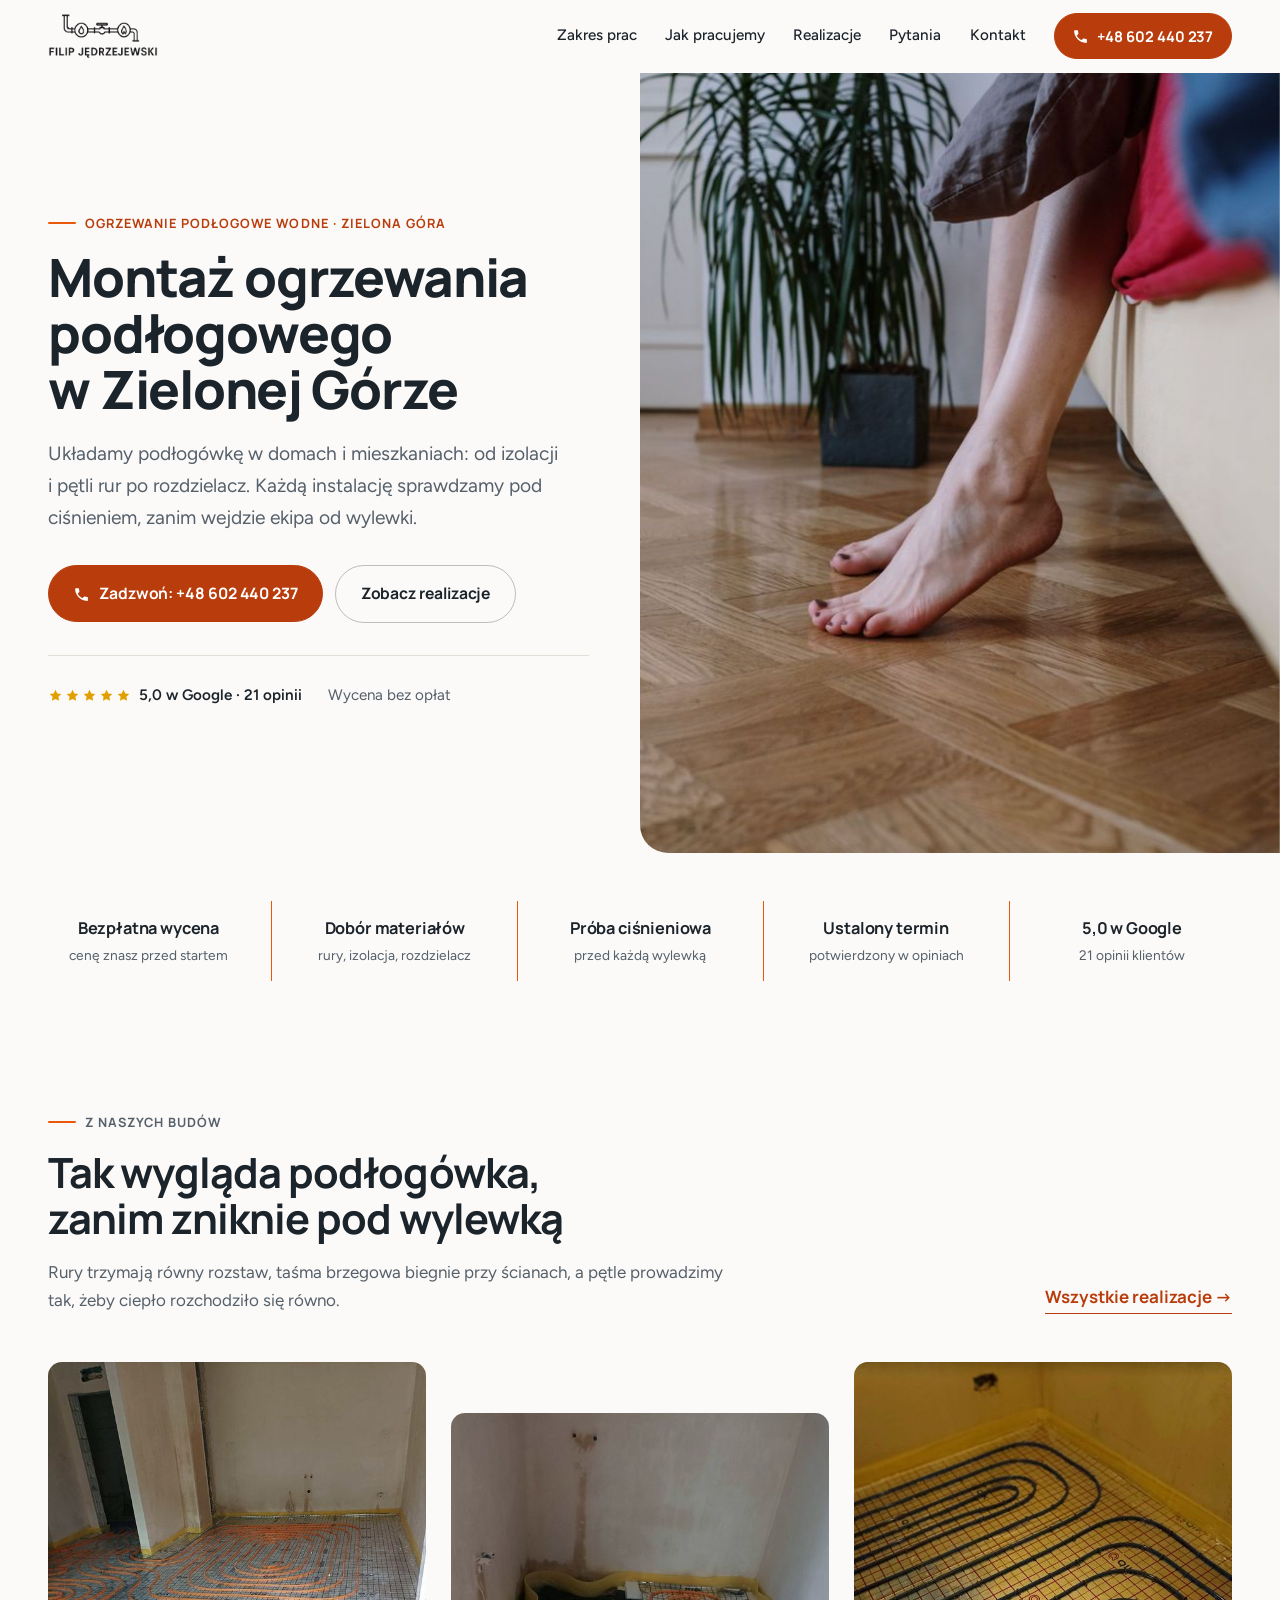
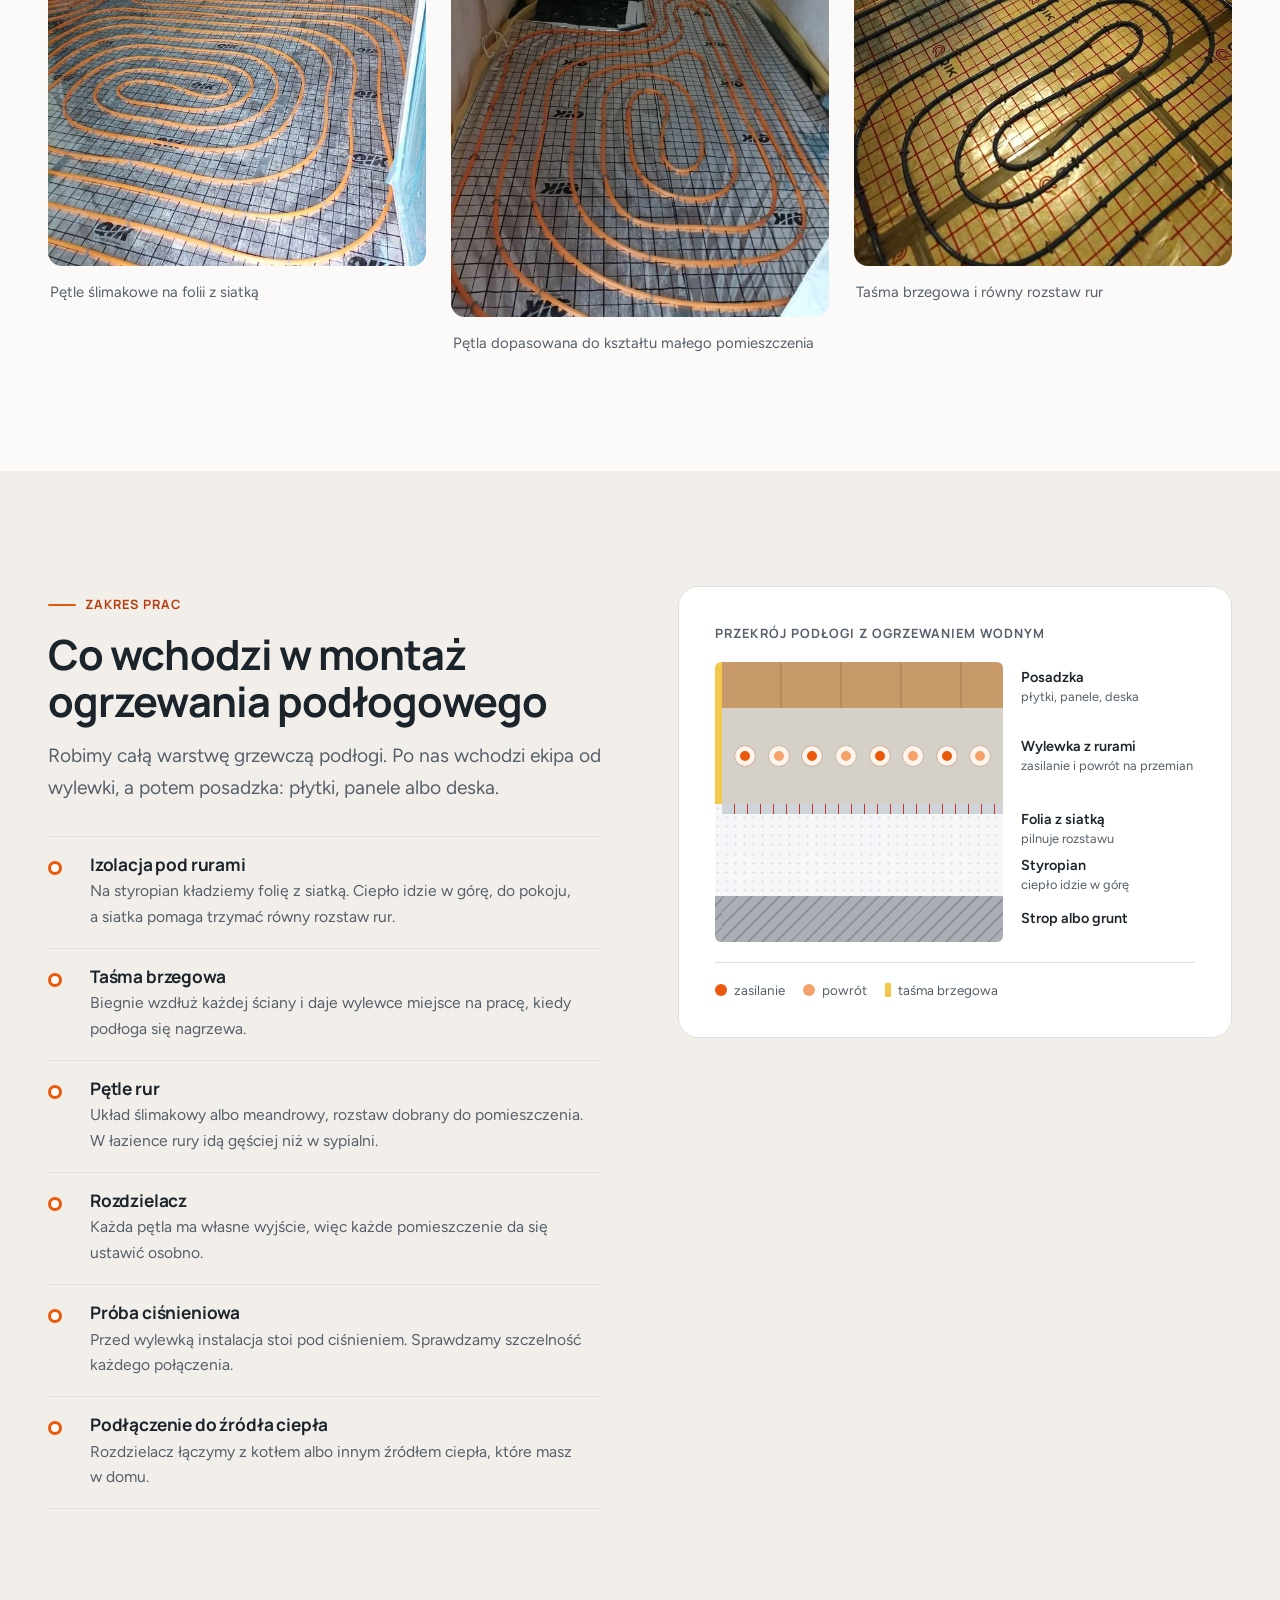
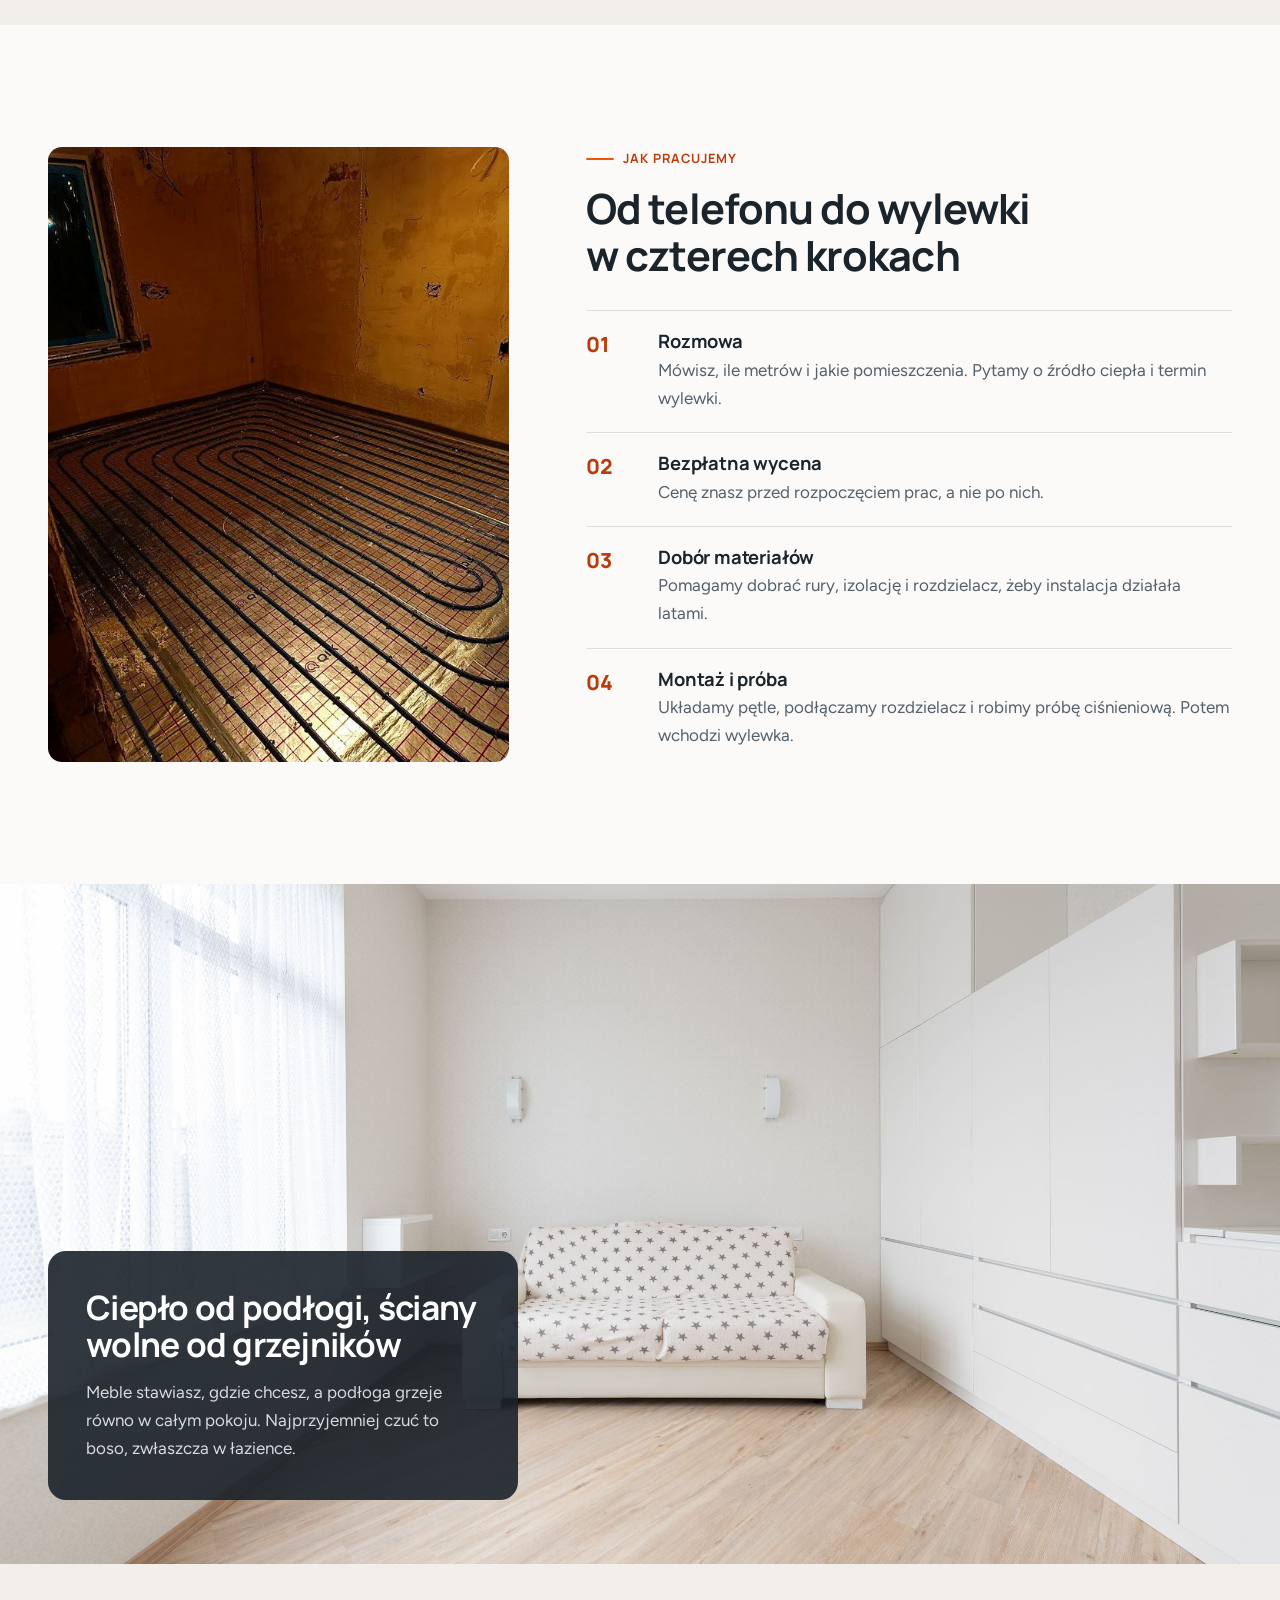
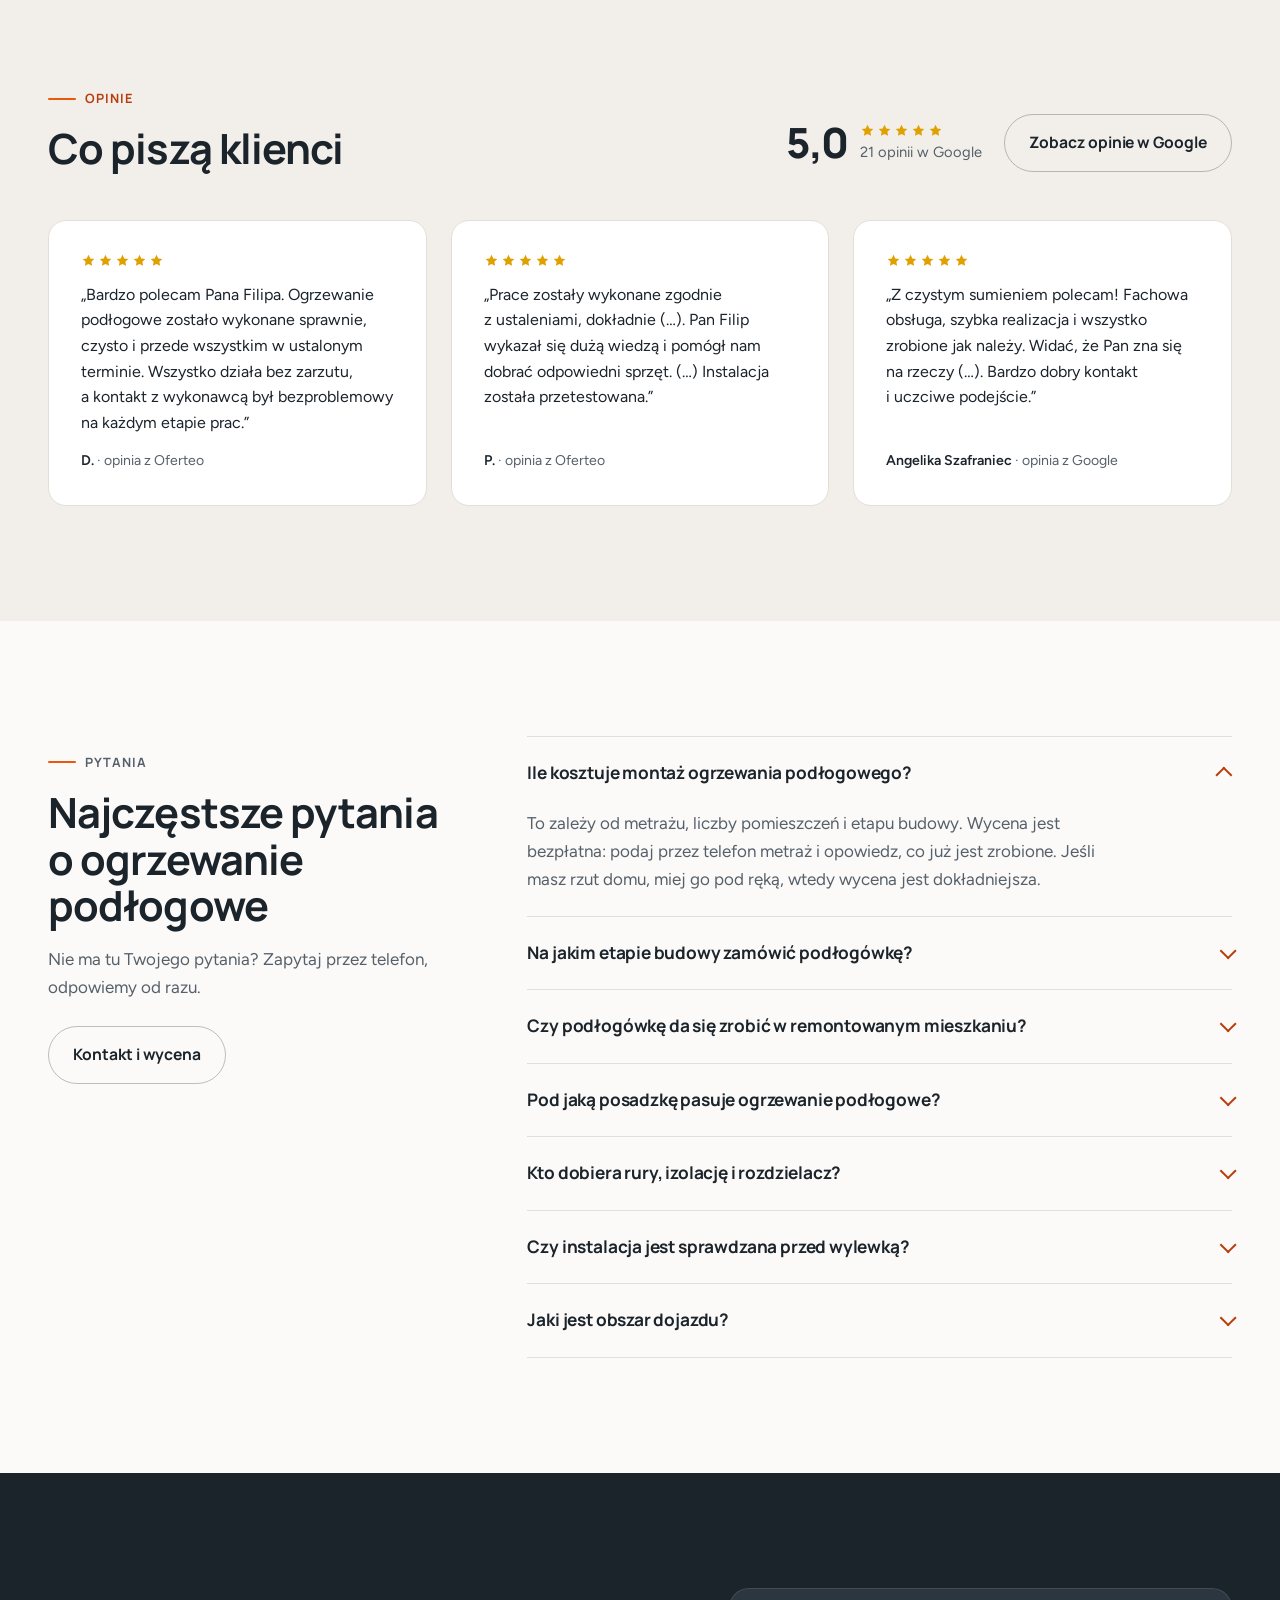
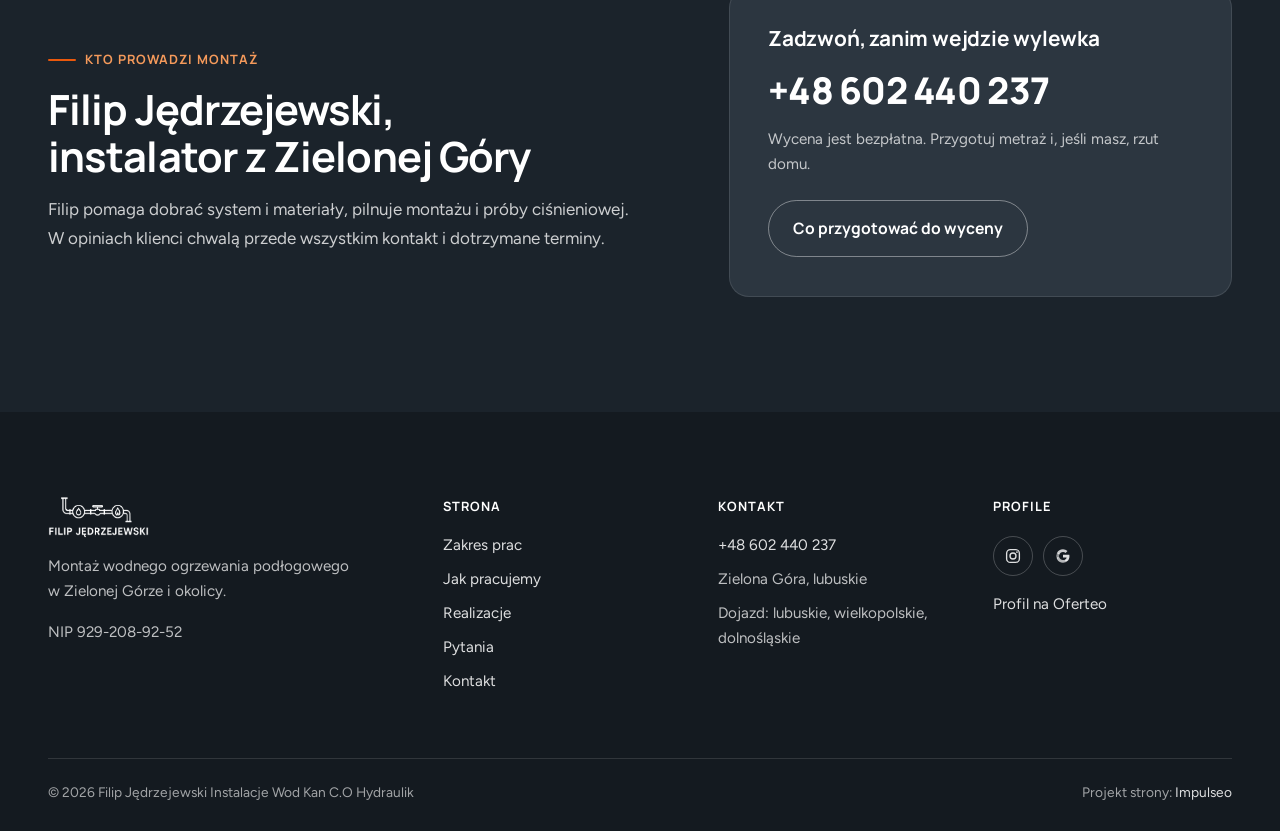
==== commit 1c0d53ae: "[claude-edit][cmt:b10f4791-67c9-46ff-a6fa-0e84486b8c0c] nowy projekt: strona tylko pod montaz ogrzew" ====
--- a/index.html
+++ b/index.html
@@ -2,234 +2,265 @@
 <html lang="pl">
 <head>
 <meta charset="UTF-8">
-<meta name="viewport" content="width=device-width, initial-scale=1.0">
-<title>Filip Jędrzejewski Instalacje Wod Kan C.O Hydraulik - hydraulik z dojazdem</title>
-<meta name="description" content="Hydraulik w Zielonej Górze z dojazdem. Instalacje wod-kan, C.O., ogrzewanie podłogowe, kotły i gaz. Cenę znasz przed robotą. Zadzwoń: +48 602 440 237.">
+<meta name="viewport" content="width=device-width, initial-scale=1">
+<title>Montaż ogrzewania podłogowego Zielona Góra | Filip Jędrzejewski</title>
+<meta name="description" content="Montaż wodnego ogrzewania podłogowego w Zielonej Górze i okolicy: izolacja, pętle rur, rozdzielacz, próba ciśnieniowa. Bezpłatna wycena: +48 602 440 237.">
 <link rel="canonical" href="https://impulseo-pl.github.io/instalacje-wod-kan-c-o-hydraulik/">
+<!-- Wersja pokazowa: noindex zostaje tylko na demie. Po przeniesieniu na domenę klienta usuń ten znacznik i podmień adres w canonical, og:url, JSON-LD i sitemap.xml. -->
 <meta name="robots" content="noindex, nofollow">
+<meta name="theme-color" content="#fbfaf8">
 <meta property="og:type" content="website">
 <meta property="og:locale" content="pl_PL">
-<meta property="og:site_name" content="Filip Jędrzejewski Instalacje Wod Kan C.O Hydraulik">
-<meta property="og:title" content="Filip Jędrzejewski Instalacje Wod Kan C.O Hydraulik - hydraulik z dojazdem">
-<meta property="og:description" content="Hydraulik w Zielonej Górze z dojazdem. Instalacje wod-kan, C.O., ogrzewanie podłogowe, kotły i gaz. Cenę znasz przed robotą. Zadzwoń: +48 602 440 237.">
+<meta property="og:site_name" content="Filip Jędrzejewski - ogrzewanie podłogowe">
+<meta property="og:title" content="Montaż ogrzewania podłogowego Zielona Góra | Filip Jędrzejewski">
+<meta property="og:description" content="Montaż wodnego ogrzewania podłogowego w Zielonej Górze i okolicy: izolacja, pętle rur, rozdzielacz, próba ciśnieniowa. Bezpłatna wycena: +48 602 440 237.">
 <meta property="og:url" content="https://impulseo-pl.github.io/instalacje-wod-kan-c-o-hydraulik/">
 <meta property="og:image" content="https://impulseo-pl.github.io/instalacje-wod-kan-c-o-hydraulik/img/og.jpg">
 <meta property="og:image:width" content="1200">
 <meta property="og:image:height" content="630">
+<meta property="og:image:alt" content="Bose stopy na drewnianej podłodze ogrzewanej od spodu">
 <meta name="twitter:card" content="summary_large_image">
-<script type="application/ld+json">{"@context": "https://schema.org", "@type": "Plumber", "name": "Filip Jędrzejewski Instalacje Wod Kan C.O Hydraulik", "url": "https://impulseo-pl.github.io/instalacje-wod-kan-c-o-hydraulik/", "telephone": "+48602440237", "image": "https://impulseo-pl.github.io/instalacje-wod-kan-c-o-hydraulik/img/og.jpg", "areaServed": "Zielona Góra", "sameAs": ["https://www.instagram.com/istalacje_jedrzejewski/", "https://www.google.com/maps?cid=11084915321094942767"]}</script>
+<link rel="icon" type="image/png" href="img/favicon.png">
+<link rel="apple-touch-icon" href="img/apple-touch-icon.png">
 <link rel="preconnect" href="https://fonts.googleapis.com">
 <link rel="preconnect" href="https://fonts.gstatic.com" crossorigin>
-<link href="https://fonts.googleapis.com/css2?family=Space+Grotesk:wght@500;600;700&family=DM+Sans:opsz,wght@9..40,400;9..40,500;9..40,600&display=swap" rel="stylesheet">
-<link rel="stylesheet" href="assets/styles.css?v=b3efda16">
+<link href="https://fonts.googleapis.com/css2?family=Manrope:wght@500..800&amp;family=Figtree:wght@400;500;600&amp;display=swap" rel="stylesheet">
+<link rel="stylesheet" href="assets/styles.css?v=20260923">
+<link rel="preload" as="image" href="img/hero.jpg" imagesrcset="img/hero-1200.jpg 1200w, img/hero.jpg 2400w" imagesizes="(max-width: 960px) 100vw, 55vw" fetchpriority="high">
+<script type="application/ld+json">{"@context": "https://schema.org", "@graph": [{"@type": "HVACBusiness", "@id": "https://impulseo-pl.github.io/instalacje-wod-kan-c-o-hydraulik/#firma", "name": "Filip Jędrzejewski Instalacje Wod Kan C.O Hydraulik", "alternateName": "Filip Jędrzejewski - montaż ogrzewania podłogowego", "description": "Montaż wodnego ogrzewania podłogowego w Zielonej Górze i okolicy: izolacja, taśma brzegowa, pętle rur, rozdzielacz i próba ciśnieniowa przed wylewką.", "url": "https://impulseo-pl.github.io/instalacje-wod-kan-c-o-hydraulik/", "telephone": "+48602440237", "image": "https://impulseo-pl.github.io/instalacje-wod-kan-c-o-hydraulik/img/og.jpg", "logo": "https://impulseo-pl.github.io/instalacje-wod-kan-c-o-hydraulik/img/logo.png", "taxID": "9292089252", "founder": {"@type": "Person", "name": "Filip Jędrzejewski"}, "address": {"@type": "PostalAddress", "addressLocality": "Zielona Góra", "addressRegion": "lubuskie", "addressCountry": "PL"}, "areaServed": [{"@type": "City", "name": "Zielona Góra"}, {"@type": "State", "name": "lubuskie"}, {"@type": "State", "name": "wielkopolskie"}, {"@type": "State", "name": "dolnośląskie"}], "knowsAbout": ["ogrzewanie podłogowe wodne", "rozdzielacz ogrzewania podłogowego", "próba ciśnieniowa instalacji grzewczej"], "sameAs": ["https://www.instagram.com/istalacje_jedrzejewski/", "https://www.oferteo.pl/filip-jedrzejewski/firma/7291090", "https://www.google.com/maps?cid=11084915321094942767"]}, {"@type": "WebSite", "@id": "https://impulseo-pl.github.io/instalacje-wod-kan-c-o-hydraulik/#witryna", "url": "https://impulseo-pl.github.io/instalacje-wod-kan-c-o-hydraulik/", "name": "Filip Jędrzejewski - ogrzewanie podłogowe", "inLanguage": "pl-PL", "publisher": {"@id": "https://impulseo-pl.github.io/instalacje-wod-kan-c-o-hydraulik/#firma"}}, {"@type": "Service", "@id": "https://impulseo-pl.github.io/instalacje-wod-kan-c-o-hydraulik/#usluga", "serviceType": "Montaż ogrzewania podłogowego", "name": "Montaż wodnego ogrzewania podłogowego", "provider": {"@id": "https://impulseo-pl.github.io/instalacje-wod-kan-c-o-hydraulik/#firma"}, "areaServed": {"@type": "City", "name": "Zielona Góra"}, "description": "Izolacja z folią z siatką, taśma brzegowa, pętle rur w układzie ślimakowym lub meandrowym, rozdzielacz, próba ciśnieniowa i podłączenie do źródła ciepła.", "offers": {"@type": "Offer", "description": "Bezpłatna wycena montażu", "price": "0", "priceCurrency": "PLN"}}, {"@type": "WebPage", "@id": "https://impulseo-pl.github.io/instalacje-wod-kan-c-o-hydraulik/#strona", "url": "https://impulseo-pl.github.io/instalacje-wod-kan-c-o-hydraulik/", "name": "Montaż ogrzewania podłogowego Zielona Góra | Filip Jędrzejewski", "description": "Montaż wodnego ogrzewania podłogowego w Zielonej Górze i okolicy: izolacja, pętle rur, rozdzielacz, próba ciśnieniowa. Bezpłatna wycena: +48 602 440 237.", "isPartOf": {"@id": "https://impulseo-pl.github.io/instalacje-wod-kan-c-o-hydraulik/#witryna"}, "about": {"@id": "https://impulseo-pl.github.io/instalacje-wod-kan-c-o-hydraulik/#usluga"}, "inLanguage": "pl-PL", "primaryImageOfPage": {"@type": "ImageObject", "url": "https://impulseo-pl.github.io/instalacje-wod-kan-c-o-hydraulik/img/hero.jpg"}}, {"@type": "FAQPage", "@id": "https://impulseo-pl.github.io/instalacje-wod-kan-c-o-hydraulik/#pytania", "mainEntity": [{"@type": "Question", "name": "Ile kosztuje montaż ogrzewania podłogowego?", "acceptedAnswer": {"@type": "Answer", "text": "To zależy od metrażu, liczby pomieszczeń i etapu budowy. Wycena jest bezpłatna: podaj przez telefon metraż i opowiedz, co już jest zrobione. Jeśli masz rzut domu, miej go pod ręką, wtedy wycena jest dokładniejsza."}}, {"@type": "Question", "name": "Na jakim etapie budowy zamówić podłogówkę?", "acceptedAnswer": {"@type": "Answer", "text": "Po tynkach i instalacji elektrycznej, a przed wylewką. Odezwij się z wyprzedzeniem, wtedy łatwiej zgrać termin montażu z ekipą od wylewek."}}, {"@type": "Question", "name": "Czy podłogówkę da się zrobić w remontowanym mieszkaniu?", "acceptedAnswer": {"@type": "Answer", "text": "Często tak. Decyduje wysokość, jaką można oddać na nowe warstwy podłogi. Po oględzinach mówimy wprost, czy się da i w jakim zakresie."}}, {"@type": "Question", "name": "Pod jaką posadzkę pasuje ogrzewanie podłogowe?", "acceptedAnswer": {"@type": "Answer", "text": "Najlepiej pod płytki i kamień, bo dobrze przewodzą ciepło. Panele i deska też się sprawdzają, jeśli producent dopuszcza je na ogrzewanie podłogowe. Warto to sprawdzić przed zakupem podłogi."}}, {"@type": "Question", "name": "Kto dobiera rury, izolację i rozdzielacz?", "acceptedAnswer": {"@type": "Answer", "text": "Pomagamy dobrać cały system i materiały tak, żeby instalacja działała latami. Przed zakupem wiesz, z czego będzie zrobiona Twoja podłogówka."}}, {"@type": "Question", "name": "Czy instalacja jest sprawdzana przed wylewką?", "acceptedAnswer": {"@type": "Answer", "text": "Tak. Po ułożeniu pętli robimy próbę ciśnieniową i dopiero szczelną instalację oddajemy ekipie od wylewki."}}, {"@type": "Question", "name": "Jaki jest obszar dojazdu?", "acceptedAnswer": {"@type": "Answer", "text": "Pracujemy w Zielonej Górze i okolicy. Przy większych budowach jeździmy też dalej: po województwie lubuskim, wielkopolskim i dolnośląskim."}}]}]}</script>
 </head>
 <body>
-
+<a class="skip" href="#tresc">Przejdź do treści</a>
 <header class="nav">
   <div class="wrap nav-inner">
-    <a class="brand brand-has-logo" href="index.html"><img class="brand-logo" src="img/logo.png" alt="Filip Jędrzejewski Instalacje Wod Kan C.O Hydraulik" width="1191" height="496" decoding="async"></a>
-    <nav class="nav-links">
-      <a href="oferta.html">Oferta</a>
+    <a class="brand" href="index.html" aria-label="Filip Jędrzejewski - strona główna"><img class="brand-logo" src="img/logo.png" alt="Filip Jędrzejewski - logo" width="1191" height="496"></a>
+    <nav class="nav-links" id="menu" aria-label="Menu główne">
+      <a href="index.html#zakres">Zakres prac</a>
+      <a href="index.html#jak-pracujemy">Jak pracujemy</a>
       <a href="realizacje.html">Realizacje</a>
-      <a href="o-nas.html">O nas</a>
+      <a href="index.html#pytania">Pytania</a>
       <a href="kontakt.html">Kontakt</a>
-      <a href="tel:+48602440237" class="btn btn-accent">Zadzwoń +48 602 440 237</a>
+      <a href="tel:+48602440237" class="btn btn-primary"><svg width="17" height="17" viewBox="0 0 24 24" fill="none" aria-hidden="true"><path d="M6.6 10.8a15.5 15.5 0 0 0 6.6 6.6l2.2-2.2a1 1 0 0 1 1-.24 11.4 11.4 0 0 0 3.6.58 1 1 0 0 1 1 1V20a1 1 0 0 1-1 1A17 17 0 0 1 3 4a1 1 0 0 1 1-1h3.5a1 1 0 0 1 1 1c0 1.25.2 2.46.58 3.6a1 1 0 0 1-.25 1l-2.23 2.2Z" fill="currentColor"/></svg> +48 602 440 237</a>
     </nav>
-    <button class="nav-toggle" aria-label="Menu"><span></span><span></span><span></span></button>
+    <button class="nav-toggle" type="button" aria-label="Menu" aria-controls="menu" aria-expanded="false"><span></span><span></span><span></span></button>
   </div>
 </header>
 
-<main>
-<section class="hero-fach">
-  <img class="hf-photo" src="img/hero.jpg" fetchpriority="high" alt="Filip Jędrzejewski Instalacje Wod Kan C.O Hydraulik" width="1736" height="1124">
-  <div class="hf-panel">
-    <div class="hf-inner">
-      <span class="hf-kicker">Usługi hydrauliczne</span>
-      <h1 class="hf-title">Hydraulik, który mówi cenę przed robotą. <em></em></h1>
-      <p class="hf-lead">Od cieknącej rury po całą kotłownię. Ty mówisz, co się dzieje - ja mówię, ile i kiedy.</p>
-      <a class="hf-phone" href="tel:+48602440237"><span class="hf-phone-lab">Zadzwoń teraz</span><span class="hf-phone-num"><svg class="ico-tel" width="16" height="16" viewBox="0 0 24 24" fill="none" aria-hidden="true"><path d="M6.6 10.8a15.5 15.5 0 0 0 6.6 6.6l2.2-2.2a1 1 0 0 1 1-.24 11.4 11.4 0 0 0 3.6.58 1 1 0 0 1 1 1V20a1 1 0 0 1-1 1A17 17 0 0 1 3 4a1 1 0 0 1 1-1h3.5a1 1 0 0 1 1 1c0 1.25.2 2.46.58 3.6a1 1 0 0 1-.25 1l-2.23 2.2Z" fill="currentColor"/></svg> +48 602 440 237</span></a>
-      <div class="hf-actions">
-        <a href="kontakt.html" class="btn btn-accent">Umów termin <span class="arr">→</span></a>
-        <a href="tel:+48602440237" class="btn btn-ghost hf-ghost">Zadzwoń +48 602 440 237</a>
-      </div>
-      <div class="hf-trust"><svg class="ico-star" width="14" height="14" viewBox="0 0 24 24" style="vertical-align:-2px" aria-hidden="true"><path d="M12 2.8l2.85 5.8 6.4.93-4.63 4.5 1.1 6.37L12 17.4l-5.72 3 1.1-6.37-4.63-4.5 6.4-.93L12 2.8Z" fill="currentColor"/></svg> Ocena 5,0 w Google · 21 opinii</div>
-    </div>
-  </div>
-</section>
-<section class="fach-promise">
+<main id="tresc">
+<section class="hero" aria-labelledby="h1">
+  <div class="hero-txt">
+    <p class="eyebrow">Ogrzewanie podłogowe wodne · Zielona Góra</p>
+    <h1 id="h1">Montaż ogrzewania podłogowego w Zielonej Górze</h1>
+    <p class="lead">Układamy podłogówkę w domach i mieszkaniach: od izolacji i pętli rur po rozdzielacz. Każdą instalację sprawdzamy pod ciśnieniem, zanim wejdzie ekipa od wylewki.</p>
+    <div class="hero-cta">
+      <a class="btn btn-primary" href="tel:+48602440237"><svg width="17" height="17" viewBox="0 0 24 24" fill="none" aria-hidden="true"><path d="M6.6 10.8a15.5 15.5 0 0 0 6.6 6.6l2.2-2.2a1 1 0 0 1 1-.24 11.4 11.4 0 0 0 3.6.58 1 1 0 0 1 1 1V20a1 1 0 0 1-1 1A17 17 0 0 1 3 4a1 1 0 0 1 1-1h3.5a1 1 0 0 1 1 1c0 1.25.2 2.46.58 3.6a1 1 0 0 1-.25 1l-2.23 2.2Z" fill="currentColor"/></svg> Zadzwoń: +48 602 440 237</a>
+      <a class="btn btn-ghost" href="realizacje.html">Zobacz realizacje</a>
+    </div>
+    <ul class="hero-fakty">
+      <li><span class="gwiazdki" role="img" aria-label="Ocena 5 na 5"><svg width="15" height="15" viewBox="0 0 24 24" aria-hidden="true"><path d="M12 2.8l2.85 5.8 6.4.93-4.63 4.5 1.1 6.37L12 17.4l-5.72 3 1.1-6.37-4.63-4.5 6.4-.93L12 2.8Z" fill="currentColor"/></svg><svg width="15" height="15" viewBox="0 0 24 24" aria-hidden="true"><path d="M12 2.8l2.85 5.8 6.4.93-4.63 4.5 1.1 6.37L12 17.4l-5.72 3 1.1-6.37-4.63-4.5 6.4-.93L12 2.8Z" fill="currentColor"/></svg><svg width="15" height="15" viewBox="0 0 24 24" aria-hidden="true"><path d="M12 2.8l2.85 5.8 6.4.93-4.63 4.5 1.1 6.37L12 17.4l-5.72 3 1.1-6.37-4.63-4.5 6.4-.93L12 2.8Z" fill="currentColor"/></svg><svg width="15" height="15" viewBox="0 0 24 24" aria-hidden="true"><path d="M12 2.8l2.85 5.8 6.4.93-4.63 4.5 1.1 6.37L12 17.4l-5.72 3 1.1-6.37-4.63-4.5 6.4-.93L12 2.8Z" fill="currentColor"/></svg><svg width="15" height="15" viewBox="0 0 24 24" aria-hidden="true"><path d="M12 2.8l2.85 5.8 6.4.93-4.63 4.5 1.1 6.37L12 17.4l-5.72 3 1.1-6.37-4.63-4.5 6.4-.93L12 2.8Z" fill="currentColor"/></svg></span> <a href="https://www.google.com/maps?cid=11084915321094942767" target="_blank" rel="noopener">5,0 w Google · 21 opinii</a></li>
+      <li>Wycena bez opłat</li>
+    </ul>
+  </div>
+  <figure class="hero-foto"><img src="img/hero.jpg" alt="Bose stopy na dębowym parkiecie, pod którym biegnie ogrzewanie podłogowe" width="2400" height="1600" sizes="(max-width: 960px) 100vw, 55vw" srcset="img/hero-1200.jpg 1200w, img/hero.jpg 2400w" fetchpriority="high"></figure>
+</section>
+
+<section class="strip" aria-label="Najważniejsze w skrócie">
+  <div><div class="k">Bezpłatna wycena</div><div class="v">cenę znasz przed startem</div></div>
+  <div><div class="k">Dobór materiałów</div><div class="v">rury, izolacja, rozdzielacz</div></div>
+  <div><div class="k">Próba ciśnieniowa</div><div class="v">przed każdą wylewką</div></div>
+  <div><div class="k">Ustalony termin</div><div class="v">potwierdzony w opiniach</div></div>
+  <div><div class="k">5,0 w Google</div><div class="v">21 opinii klientów</div></div>
+</section>
+
+<section class="sekcja" id="budowy" aria-labelledby="h-budowy">
   <div class="wrap">
-    <ul class="fp-row reveal"><li>Bezpłatna wycena</li><li>Dojazd: Zielona Góra i okolice</li><li>Pomoc w doborze sprzętu</li></ul>
-  </div>
-</section>
-<section class="opinie-mini" aria-label="Opinie klientów">
+    <div class="budowy-head">
+      <div class="sek-head">
+        <p class="eyebrow">Z naszych budów</p>
+        <h2 id="h-budowy">Tak wygląda podłogówka, zanim zniknie pod wylewką</h2>
+        <p>Rury trzymają równy rozstaw, taśma brzegowa biegnie przy ścianach, a pętle prowadzimy tak, żeby ciepło rozchodziło się równo.</p>
+      </div>
+      <a class="link-arr" href="realizacje.html">Wszystkie realizacje →</a>
+    </div>
+    <div class="budowy-grid">
+      <figure class="tile rv"><div class="tile-foto"><img src="img/podlogowka-petle-slimakowe.jpg" alt="Ogrzewanie podłogowe przed wylewką: pomarańczowe rury w pętlach ślimakowych na folii z siatką" width="1100" height="1475" decoding="async" sizes="(max-width: 760px) 50vw, 400px" srcset="img/podlogowka-petle-slimakowe-600.jpg 600w, img/podlogowka-petle-slimakowe.jpg 1100w"></div><figcaption>Pętle ślimakowe na folii z siatką</figcaption></figure>
+      <figure class="tile rv"><div class="tile-foto"><img src="img/podlogowka-male-pomieszczenie.jpg" alt="Pętla ogrzewania podłogowego dopasowana do kształtu małego pomieszczenia" width="1100" height="1512" decoding="async" sizes="(max-width: 760px) 50vw, 400px" srcset="img/podlogowka-male-pomieszczenie-600.jpg 600w, img/podlogowka-male-pomieszczenie.jpg 1100w"></div><figcaption>Pętla dopasowana do kształtu małego pomieszczenia</figcaption></figure>
+      <figure class="tile rv"><div class="tile-foto"><img src="img/podlogowka-tasma-brzegowa.jpg" alt="Taśma brzegowa przy ścianach i rury ogrzewania podłogowego w równym rozstawie" width="1100" height="1459" decoding="async" sizes="(max-width: 760px) 50vw, 400px" srcset="img/podlogowka-tasma-brzegowa-600.jpg 600w, img/podlogowka-tasma-brzegowa.jpg 1100w"></div><figcaption>Taśma brzegowa i równy rozstaw rur</figcaption></figure>
+    </div>
+  </div>
+</section>
+
+<section class="sekcja sekcja-alt" id="zakres" aria-labelledby="h-zakres">
+  <div class="wrap zakres">
+    <div>
+      <p class="eyebrow">Zakres prac</p>
+      <h2 id="h-zakres">Co wchodzi w montaż ogrzewania podłogowego</h2>
+      <p class="lead" style="margin-top:1rem">Robimy całą warstwę grzewczą podłogi. Po nas wchodzi ekipa od wylewki, a potem posadzka: płytki, panele albo deska.</p>
+      <ul class="zakres-lista">
+        <li><h3>Izolacja pod rurami</h3><p>Na styropian kładziemy folię z siatką. Ciepło idzie w górę, do pokoju, a siatka pomaga trzymać równy rozstaw rur.</p></li>
+        <li><h3>Taśma brzegowa</h3><p>Biegnie wzdłuż każdej ściany i daje wylewce miejsce na pracę, kiedy podłoga się nagrzewa.</p></li>
+        <li><h3>Pętle rur</h3><p>Układ ślimakowy albo meandrowy, rozstaw dobrany do pomieszczenia. W łazience rury idą gęściej niż w sypialni.</p></li>
+        <li><h3>Rozdzielacz</h3><p>Każda pętla ma własne wyjście, więc każde pomieszczenie da się ustawić osobno.</p></li>
+        <li><h3>Próba ciśnieniowa</h3><p>Przed wylewką instalacja stoi pod ciśnieniem. Sprawdzamy szczelność każdego połączenia.</p></li>
+        <li><h3>Podłączenie do źródła ciepła</h3><p>Rozdzielacz łączymy z kotłem albo innym źródłem ciepła, które masz w domu.</p></li>
+      </ul>
+    </div>
+    <figure class="przekroj rv" role="img" aria-label="Przekrój podłogi z wodnym ogrzewaniem podłogowym: posadzka, wylewka z rurami, folia z siatką, styropian, strop albo grunt">
+      <figcaption class="pk-tytul">Przekrój podłogi z ogrzewaniem wodnym</figcaption>
+      <div class="pk-rzad pk-posadzka"><div class="pk-warstwa"></div><div class="pk-opis">Posadzka<small>płytki, panele, deska</small></div></div>
+      <div class="pk-rzad pk-wylewka"><div class="pk-warstwa"><span class="pk-rura"></span><span class="pk-rura powrot"></span><span class="pk-rura"></span><span class="pk-rura powrot"></span><span class="pk-rura"></span><span class="pk-rura powrot"></span><span class="pk-rura"></span><span class="pk-rura powrot"></span></div><div class="pk-opis">Wylewka z rurami<small>zasilanie i powrót na przemian</small></div></div>
+      <div class="pk-rzad pk-folia"><div class="pk-warstwa"></div><div class="pk-opis">Folia z siatką<small>pilnuje rozstawu</small></div></div>
+      <div class="pk-rzad pk-styro"><div class="pk-warstwa"></div><div class="pk-opis">Styropian<small>ciepło idzie w górę</small></div></div>
+      <div class="pk-rzad pk-strop"><div class="pk-warstwa"></div><div class="pk-opis">Strop albo grunt</div></div>
+      <div class="pk-legenda"><span><i></i>zasilanie</span><span><i class="powrot"></i>powrót</span><span><i class="tasma"></i>taśma brzegowa</span></div>
+    </figure>
+  </div>
+</section>
+
+<section class="sekcja" id="jak-pracujemy" aria-labelledby="h-proc">
+  <div class="wrap proc">
+    <figure class="tile rv"><img src="img/podlogowka-petle-rownolegle.jpg" alt="Równoległe pętle ogrzewania podłogowego w pokoju przed wylewką" width="786" height="1048" loading="lazy" decoding="async" sizes="(max-width: 860px) 90vw, 450px" srcset="img/podlogowka-petle-rownolegle-600.jpg 600w, img/podlogowka-petle-rownolegle.jpg 786w"></figure>
+    <div>
+      <p class="eyebrow">Jak pracujemy</p>
+      <h2 id="h-proc">Od telefonu do wylewki w czterech krokach</h2>
+      <ol class="kroki">
+        <li><h3>Rozmowa</h3><p>Mówisz, ile metrów i jakie pomieszczenia. Pytamy o źródło ciepła i termin wylewki.</p></li>
+        <li><h3>Bezpłatna wycena</h3><p>Cenę znasz przed rozpoczęciem prac, a nie po nich.</p></li>
+        <li><h3>Dobór materiałów</h3><p>Pomagamy dobrać rury, izolację i rozdzielacz, żeby instalacja działała latami.</p></li>
+        <li><h3>Montaż i próba</h3><p>Układamy pętle, podłączamy rozdzielacz i robimy próbę ciśnieniową. Potem wchodzi wylewka.</p></li>
+      </ol>
+    </div>
+  </div>
+</section>
+
+<section class="stopklatka" aria-labelledby="h-stk">
+  <div class="stk-bg" style="background-image:url(img/pas-wnetrze.jpg)" role="img" aria-label="Jasny pokój z drewnianą podłogą i bez grzejników pod oknem"></div>
+  <div class="stk-karta">
+    <h2 id="h-stk">Ciepło od podłogi, ściany wolne od grzejników</h2>
+    <p>Meble stawiasz, gdzie chcesz, a podłoga grzeje równo w całym pokoju. Najprzyjemniej czuć to boso, zwłaszcza w łazience.</p>
+  </div>
+</section>
+
+<section class="sekcja sekcja-alt opinie" id="opinie" aria-labelledby="h-opinie">
   <div class="wrap">
-    <div class="om-row">
-      <div class="om-item reveal"><blockquote>„Z czystym sumieniem polecam!”</blockquote><span class="om-autor">Angelika Szafraniec</span></div>
-      <div class="om-item reveal"><blockquote>„Z pełnym przekonaniem polecam Filipa.”</blockquote><span class="om-autor">Mariusz Słomian</span></div>
-      <div class="om-item reveal"><blockquote>„Śmiało mogę polecić Pana Filipa (…) od pomocy w doborze urządzeń, przez zamówienie i montaż (…)”</blockquote><span class="om-autor">Damian Ćwierz</span></div>
-    </div>
-  </div>
-</section>
-<section class="gateways-band">
+    <div class="opinie-top">
+      <div>
+        <p class="eyebrow">Opinie</p>
+        <h2 id="h-opinie">Co piszą klienci</h2>
+      </div>
+      <div class="op-meta">
+        <div class="op-ocena"><b>5,0</b><span><span class="gwiazdki" role="img" aria-label="Ocena 5 na 5"><svg width="15" height="15" viewBox="0 0 24 24" aria-hidden="true"><path d="M12 2.8l2.85 5.8 6.4.93-4.63 4.5 1.1 6.37L12 17.4l-5.72 3 1.1-6.37-4.63-4.5 6.4-.93L12 2.8Z" fill="currentColor"/></svg><svg width="15" height="15" viewBox="0 0 24 24" aria-hidden="true"><path d="M12 2.8l2.85 5.8 6.4.93-4.63 4.5 1.1 6.37L12 17.4l-5.72 3 1.1-6.37-4.63-4.5 6.4-.93L12 2.8Z" fill="currentColor"/></svg><svg width="15" height="15" viewBox="0 0 24 24" aria-hidden="true"><path d="M12 2.8l2.85 5.8 6.4.93-4.63 4.5 1.1 6.37L12 17.4l-5.72 3 1.1-6.37-4.63-4.5 6.4-.93L12 2.8Z" fill="currentColor"/></svg><svg width="15" height="15" viewBox="0 0 24 24" aria-hidden="true"><path d="M12 2.8l2.85 5.8 6.4.93-4.63 4.5 1.1 6.37L12 17.4l-5.72 3 1.1-6.37-4.63-4.5 6.4-.93L12 2.8Z" fill="currentColor"/></svg><svg width="15" height="15" viewBox="0 0 24 24" aria-hidden="true"><path d="M12 2.8l2.85 5.8 6.4.93-4.63 4.5 1.1 6.37L12 17.4l-5.72 3 1.1-6.37-4.63-4.5 6.4-.93L12 2.8Z" fill="currentColor"/></svg></span><br>21 opinii w Google</span></div>
+        <a class="btn btn-ghost op-google" href="https://www.google.com/maps?cid=11084915321094942767" target="_blank" rel="noopener">Zobacz opinie w Google</a>
+      </div>
+    </div>
+    <div class="opinie-grid">
+      <figure class="op-card rv"><span class="gwiazdki" role="img" aria-label="Ocena 5 na 5"><svg width="15" height="15" viewBox="0 0 24 24" aria-hidden="true"><path d="M12 2.8l2.85 5.8 6.4.93-4.63 4.5 1.1 6.37L12 17.4l-5.72 3 1.1-6.37-4.63-4.5 6.4-.93L12 2.8Z" fill="currentColor"/></svg><svg width="15" height="15" viewBox="0 0 24 24" aria-hidden="true"><path d="M12 2.8l2.85 5.8 6.4.93-4.63 4.5 1.1 6.37L12 17.4l-5.72 3 1.1-6.37-4.63-4.5 6.4-.93L12 2.8Z" fill="currentColor"/></svg><svg width="15" height="15" viewBox="0 0 24 24" aria-hidden="true"><path d="M12 2.8l2.85 5.8 6.4.93-4.63 4.5 1.1 6.37L12 17.4l-5.72 3 1.1-6.37-4.63-4.5 6.4-.93L12 2.8Z" fill="currentColor"/></svg><svg width="15" height="15" viewBox="0 0 24 24" aria-hidden="true"><path d="M12 2.8l2.85 5.8 6.4.93-4.63 4.5 1.1 6.37L12 17.4l-5.72 3 1.1-6.37-4.63-4.5 6.4-.93L12 2.8Z" fill="currentColor"/></svg><svg width="15" height="15" viewBox="0 0 24 24" aria-hidden="true"><path d="M12 2.8l2.85 5.8 6.4.93-4.63 4.5 1.1 6.37L12 17.4l-5.72 3 1.1-6.37-4.63-4.5 6.4-.93L12 2.8Z" fill="currentColor"/></svg></span><blockquote>„Bardzo polecam Pana Filipa. Ogrzewanie podłogowe zostało wykonane sprawnie, czysto i przede wszystkim w ustalonym terminie. Wszystko działa bez zarzutu, a kontakt z wykonawcą był bezproblemowy na każdym etapie prac.”</blockquote><figcaption><strong>D.</strong> · opinia z Oferteo</figcaption></figure>
+      <figure class="op-card rv"><span class="gwiazdki" role="img" aria-label="Ocena 5 na 5"><svg width="15" height="15" viewBox="0 0 24 24" aria-hidden="true"><path d="M12 2.8l2.85 5.8 6.4.93-4.63 4.5 1.1 6.37L12 17.4l-5.72 3 1.1-6.37-4.63-4.5 6.4-.93L12 2.8Z" fill="currentColor"/></svg><svg width="15" height="15" viewBox="0 0 24 24" aria-hidden="true"><path d="M12 2.8l2.85 5.8 6.4.93-4.63 4.5 1.1 6.37L12 17.4l-5.72 3 1.1-6.37-4.63-4.5 6.4-.93L12 2.8Z" fill="currentColor"/></svg><svg width="15" height="15" viewBox="0 0 24 24" aria-hidden="true"><path d="M12 2.8l2.85 5.8 6.4.93-4.63 4.5 1.1 6.37L12 17.4l-5.72 3 1.1-6.37-4.63-4.5 6.4-.93L12 2.8Z" fill="currentColor"/></svg><svg width="15" height="15" viewBox="0 0 24 24" aria-hidden="true"><path d="M12 2.8l2.85 5.8 6.4.93-4.63 4.5 1.1 6.37L12 17.4l-5.72 3 1.1-6.37-4.63-4.5 6.4-.93L12 2.8Z" fill="currentColor"/></svg><svg width="15" height="15" viewBox="0 0 24 24" aria-hidden="true"><path d="M12 2.8l2.85 5.8 6.4.93-4.63 4.5 1.1 6.37L12 17.4l-5.72 3 1.1-6.37-4.63-4.5 6.4-.93L12 2.8Z" fill="currentColor"/></svg></span><blockquote>„Prace zostały wykonane zgodnie z ustaleniami, dokładnie (…). Pan Filip wykazał się dużą wiedzą i pomógł nam dobrać odpowiedni sprzęt. (…) Instalacja została przetestowana.”</blockquote><figcaption><strong>P.</strong> · opinia z Oferteo</figcaption></figure>
+      <figure class="op-card rv"><span class="gwiazdki" role="img" aria-label="Ocena 5 na 5"><svg width="15" height="15" viewBox="0 0 24 24" aria-hidden="true"><path d="M12 2.8l2.85 5.8 6.4.93-4.63 4.5 1.1 6.37L12 17.4l-5.72 3 1.1-6.37-4.63-4.5 6.4-.93L12 2.8Z" fill="currentColor"/></svg><svg width="15" height="15" viewBox="0 0 24 24" aria-hidden="true"><path d="M12 2.8l2.85 5.8 6.4.93-4.63 4.5 1.1 6.37L12 17.4l-5.72 3 1.1-6.37-4.63-4.5 6.4-.93L12 2.8Z" fill="currentColor"/></svg><svg width="15" height="15" viewBox="0 0 24 24" aria-hidden="true"><path d="M12 2.8l2.85 5.8 6.4.93-4.63 4.5 1.1 6.37L12 17.4l-5.72 3 1.1-6.37-4.63-4.5 6.4-.93L12 2.8Z" fill="currentColor"/></svg><svg width="15" height="15" viewBox="0 0 24 24" aria-hidden="true"><path d="M12 2.8l2.85 5.8 6.4.93-4.63 4.5 1.1 6.37L12 17.4l-5.72 3 1.1-6.37-4.63-4.5 6.4-.93L12 2.8Z" fill="currentColor"/></svg><svg width="15" height="15" viewBox="0 0 24 24" aria-hidden="true"><path d="M12 2.8l2.85 5.8 6.4.93-4.63 4.5 1.1 6.37L12 17.4l-5.72 3 1.1-6.37-4.63-4.5 6.4-.93L12 2.8Z" fill="currentColor"/></svg></span><blockquote>„Z czystym sumieniem polecam! Fachowa obsługa, szybka realizacja i wszystko zrobione jak należy. Widać, że Pan zna się na rzeczy (…). Bardzo dobry kontakt i uczciwe podejście.”</blockquote><figcaption><strong>Angelika Szafraniec</strong> · opinia z Google</figcaption></figure>
+    </div>
+  </div>
+</section>
+
+<section class="sekcja" id="pytania" aria-labelledby="h-pytania">
+  <div class="wrap pytania">
+    <div class="pytania-bok">
+      <p class="eyebrow">Pytania</p>
+      <h2 id="h-pytania">Najczęstsze pytania o ogrzewanie podłogowe</h2>
+      <p>Nie ma tu Twojego pytania? Zapytaj przez telefon, odpowiemy od razu.</p>
+      <a class="btn btn-ghost" href="kontakt.html">Kontakt i wycena</a>
+    </div>
+    <div>
+        <details class="pyt" open>
+          <summary>Ile kosztuje montaż ogrzewania podłogowego?</summary>
+          <p>To zależy od metrażu, liczby pomieszczeń i etapu budowy. Wycena jest bezpłatna: podaj przez telefon metraż i opowiedz, co już jest zrobione. Jeśli masz rzut domu, miej go pod ręką, wtedy wycena jest dokładniejsza.</p>
+        </details>
+        <details class="pyt">
+          <summary>Na jakim etapie budowy zamówić podłogówkę?</summary>
+          <p>Po tynkach i instalacji elektrycznej, a przed wylewką. Odezwij się z wyprzedzeniem, wtedy łatwiej zgrać termin montażu z ekipą od wylewek.</p>
+        </details>
+        <details class="pyt">
+          <summary>Czy podłogówkę da się zrobić w remontowanym mieszkaniu?</summary>
+          <p>Często tak. Decyduje wysokość, jaką można oddać na nowe warstwy podłogi. Po oględzinach mówimy wprost, czy się da i w jakim zakresie.</p>
+        </details>
+        <details class="pyt">
+          <summary>Pod jaką posadzkę pasuje ogrzewanie podłogowe?</summary>
+          <p>Najlepiej pod płytki i kamień, bo dobrze przewodzą ciepło. Panele i deska też się sprawdzają, jeśli producent dopuszcza je na ogrzewanie podłogowe. Warto to sprawdzić przed zakupem podłogi.</p>
+        </details>
+        <details class="pyt">
+          <summary>Kto dobiera rury, izolację i rozdzielacz?</summary>
+          <p>Pomagamy dobrać cały system i materiały tak, żeby instalacja działała latami. Przed zakupem wiesz, z czego będzie zrobiona Twoja podłogówka.</p>
+        </details>
+        <details class="pyt">
+          <summary>Czy instalacja jest sprawdzana przed wylewką?</summary>
+          <p>Tak. Po ułożeniu pętli robimy próbę ciśnieniową i dopiero szczelną instalację oddajemy ekipie od wylewki.</p>
+        </details>
+        <details class="pyt">
+          <summary>Jaki jest obszar dojazdu?</summary>
+          <p>Pracujemy w Zielonej Górze i okolicy. Przy większych budowach jeździmy też dalej: po województwie lubuskim, wielkopolskim i dolnośląskim.</p>
+        </details>
+    </div>
+  </div>
+</section>
+
+<section class="sekcja cta" id="kontakt" aria-labelledby="h-cta">
+  <div class="wrap cta-grid">
+    <div class="cta-kto">
+      <p class="eyebrow">Kto prowadzi montaż</p>
+      <h2 id="h-cta">Filip Jędrzejewski, instalator z Zielonej Góry</h2>
+      <p>Filip pomaga dobrać system i materiały, pilnuje montażu i próby ciśnieniowej. W opiniach klienci chwalą przede wszystkim kontakt i dotrzymane terminy.</p>
+    </div>
+    <div class="cta-karta">
+      <h3>Zadzwoń, zanim wejdzie wylewka</h3>
+      <a class="cta-tel" href="tel:+48602440237">+48 602 440 237</a>
+      <p>Wycena jest bezpłatna. Przygotuj metraż i, jeśli masz, rzut domu.</p>
+      <div class="btn-row"><a class="btn btn-on-dark" href="kontakt.html">Co przygotować do wyceny</a></div>
+    </div>
+  </div>
+</section>
+</main>
+<footer class="stopka">
   <div class="wrap">
-    <div class="gateways">
-      <a href="oferta.html" class="gateway reveal"><img src="img/g14.jpg" alt="Awarie i przecieki" loading="lazy" width="1880" height="1253" decoding="async"><span class="g-ttl">Awarie i przecieki</span></a>
-      <a href="oferta.html" class="gateway reveal"><img src="img/g1.jpg" alt="Ogrzewanie podłogowe" loading="lazy" width="1525" height="2045" decoding="async"><span class="g-ttl">Ogrzewanie podłogowe</span></a>
-      <a href="oferta.html" class="gateway reveal"><img src="img/g2.jpg" alt="Kotły i instalacje gazowe" loading="lazy" width="1531" height="2048" decoding="async"><span class="g-ttl">Kotły i instalacje gazowe</span></a>
-    </div>
-  </div>
-</section>
-<section class="proces proces-os fachowcy">
-  <div class="wrap proc-grid">
-    <div class="proc-side">
-      <div class="head reveal">
-        <span class="eyebrow">Jak pracuję</span>
-        <h2>Wiesz, na czym stoisz - na każdym etapie</h2>
-        <p>Od pierwszego telefonu do odbioru roboty - krok po kroku.</p>
-      </div>
-      <div class="proc-count" aria-hidden="true"><span class="pc-cur">01</span><span class="pc-all">/ 04</span></div>
-      <div class="proc-bar" aria-hidden="true"><i></i></div>
-      <p class="proc-now" aria-hidden="true">Dzwonisz</p>
-    </div>
-    <ol class="proces-line">
-      <li class="reveal"><span class="pno">01</span><h3>Dzwonisz</h3><p>Telefon albo zdjęcie awarii. Po minucie rozmowy wiesz, czy przyjadę i kiedy.</p></li>
-      <li class="reveal"><span class="pno">02</span><h3>Znasz cenę</h3><p>Zanim wyjmę narzędzia, wiesz, ile zapłacisz. Jak w trakcie wyjdzie coś nowego, najpierw rozmawiamy - potem robię.</p></li>
-      <li class="reveal"><span class="pno">03</span><h3>Robota</h3><p>Robię swoje i nie znikam w połowie na inną budowę. Zaczęte kończę.</p></li>
-      <li class="reveal"><span class="pno">04</span><h3>Próba i odbiór</h3><p>Instalację sprawdzam przy Tobie, zanim ją odbierzesz. Jak coś nie gra, wracam i poprawiam.</p></li>
-    </ol>
-  </div>
-</section>
-<section>
-  <div class="wrap">
-    <div class="head reveal">
-      <span class="eyebrow">Realizacje</span>
-      <h2>Z ostatnich robót</h2>
-      <p>Zdjęcia z moich robót, nie z katalogu producenta. Tak wygląda skończona robota.</p>
-    </div>
-    <div class="gallery">
-      <div class="tile t-two3 reveal"><img src="img/g3.jpg" alt="Filip Jędrzejewski Instalacje Wod Kan C.O Hydraulik" loading="lazy" width="786" height="1048" decoding="async"></div>
-      <div class="tile t-third reveal"><img src="img/g4.jpg" alt="Filip Jędrzejewski Instalacje Wod Kan C.O Hydraulik" loading="lazy" width="1438" height="1076" decoding="async"></div>
-      <div class="tile t-third reveal"><img src="img/g5.jpg" alt="Filip Jędrzejewski Instalacje Wod Kan C.O Hydraulik" loading="lazy" width="1410" height="1944" decoding="async"></div>
-      <div class="tile t-third reveal"><img src="img/g6.jpg" alt="Filip Jędrzejewski Instalacje Wod Kan C.O Hydraulik" loading="lazy" width="1525" height="2045" decoding="async"></div>
-      <div class="tile t-third reveal"><img src="img/g7.jpg" alt="Filip Jędrzejewski Instalacje Wod Kan C.O Hydraulik" loading="lazy" width="783" height="1047" decoding="async"></div>
-    </div>
-    <div style="margin-top:var(--space-7)" class="reveal"><a href="realizacje.html" class="btn btn-accent">Pełna galeria <span class="arr">→</span></a></div>
-  </div>
-</section>
-<section class="fach-uslugi">
-  <div class="wrap">
-    <div class="head reveal">
-      <span class="eyebrow">Oferta</span>
-      <h2>Zakres robót</h2>
-      <p>Prace, które robię najczęściej. Wycena jest bezpłatna - zadzwoń i opisz, co trzeba zrobić.</p>
-    </div>
-    <ul class="fu-list">
-      <li class="fu-row reveal"><div class="fu-name">Awarie i przecieki</div><div class="fu-desc">Woda leje się tam, gdzie nie powinna? Zakręć główny zawór i dzwoń.</div><a class="fu-cta" href="kontakt.html">Wycena <span class="arr">→</span></a></li>
-      <li class="fu-row reveal"><div class="fu-name">Ogrzewanie podłogowe</div><div class="fu-desc">Układam podłogówkę w nowych domach i w remontowanych mieszkaniach: izolacja, pętle rur, podłączenie do rozdzielacza. Całość sprawdzam pod ciśnieniem, zanim wejdzie ekipa od wylewki.</div><a class="fu-cta" href="kontakt.html">Wycena <span class="arr">→</span></a></li>
-      <li class="fu-row reveal"><div class="fu-name">Kotły i instalacje gazowe</div><div class="fu-desc">Montuję kotły gazowe i na paliwo stałe oraz robię instalacje gazowe. Kotłownię mogę wziąć w całości: dobór urządzenia, zamówienie, transport, montaż.</div><a class="fu-cta" href="kontakt.html">Wycena <span class="arr">→</span></a></li>
-      <li class="fu-row reveal"><div class="fu-name">Instalacje wod-kan</div><div class="fu-desc">Budujesz dom albo robisz generalny remont? Rozprowadzam wodę i kanalizację od podstaw: podejścia, piony i próba szczelności pod ciśnieniem, zanim cokolwiek zniknie pod płytkami.</div><a class="fu-cta" href="kontakt.html">Wycena <span class="arr">→</span></a></li>
-      <li class="fu-row reveal"><div class="fu-name">Montaż łazienek</div><div class="fu-desc">Płytki położone i łazienka czeka na finał? Podłączam wannę, kabinę, umywalkę, WC, baterie i pralkę - wszystko wypoziomowane, uszczelnione i sprawdzone pod ciśnieniem, zanim oddam robotę.</div><a class="fu-cta" href="kontakt.html">Wycena <span class="arr">→</span></a></li>
-      <li class="fu-row reveal"><div class="fu-name">Centralne ogrzewanie i grzejniki</div><div class="fu-desc">Rozprowadzam centralne ogrzewanie w nowych domach i wymieniam stare piony w remontowanych.</div><a class="fu-cta" href="kontakt.html">Wycena <span class="arr">→</span></a></li>
-    </ul>
-    <div style="margin-top:var(--space-7)" class="reveal"><a href="oferta.html" class="btn btn-ghost">Pełna oferta <span class="arr">→</span></a></div>
-  </div>
-</section>
-<section class="stopklatka" aria-hidden="true">
-  <div class="stk-bg" style="background-image:url(img/about.jpg)"></div>
-</section>
-<section class="opinie">
-  <div class="wrap">
-    <div class="head center reveal">
-      <span class="eyebrow">Opinie</span>
-      <h2>Co mówią klienci</h2>
-    </div>
-    <p class="op-meta reveal"><span class="g-badge"><svg class="gb-ico" viewBox="0 0 24 24" width="18" height="18" aria-hidden="true"><path fill="#4285F4" d="M22.56 12.25c0-.78-.07-1.53-.2-2.25H12v4.26h5.92c-.26 1.37-1.04 2.53-2.21 3.31v2.77h3.57c2.08-1.92 3.28-4.74 3.28-8.09z"/><path fill="#34A853" d="M12 23c2.97 0 5.46-.98 7.28-2.66l-3.57-2.77c-.98.66-2.23 1.06-3.71 1.06-2.86 0-5.29-1.93-6.16-4.53H2.18v2.84C3.99 20.53 7.7 23 12 23z"/><path fill="#FBBC05" d="M5.84 14.09c-.22-.66-.35-1.36-.35-2.09s.13-1.43.35-2.09V7.07H2.18C1.43 8.55 1 10.22 1 12s.43 3.45 1.18 4.93l2.85-2.22.81-.62z"/><path fill="#EA4335" d="M12 5.38c1.62 0 3.06.56 4.21 1.64l3.15-3.15C17.45 2.09 14.97 1 12 1 7.7 1 3.99 3.47 2.18 7.07l3.66 2.84c.87-2.6 3.3-4.53 6.16-4.53z"/></svg><b class="gb-ocena">5,0</b><svg class="gb-stars" viewBox="0 0 90 18" width="74" height="14.8" aria-hidden="true"><g fill="currentColor" opacity=".26"><path transform="translate(0,0)" d="M9 1.6l2.2 4.46 4.92.72-3.56 3.47.84 4.9L9 12.74l-4.4 2.31.84-4.9L1.88 6.68l4.92-.72L9 1.6Z"/><path transform="translate(18,0)" d="M9 1.6l2.2 4.46 4.92.72-3.56 3.47.84 4.9L9 12.74l-4.4 2.31.84-4.9L1.88 6.68l4.92-.72L9 1.6Z"/><path transform="translate(36,0)" d="M9 1.6l2.2 4.46 4.92.72-3.56 3.47.84 4.9L9 12.74l-4.4 2.31.84-4.9L1.88 6.68l4.92-.72L9 1.6Z"/><path transform="translate(54,0)" d="M9 1.6l2.2 4.46 4.92.72-3.56 3.47.84 4.9L9 12.74l-4.4 2.31.84-4.9L1.88 6.68l4.92-.72L9 1.6Z"/><path transform="translate(72,0)" d="M9 1.6l2.2 4.46 4.92.72-3.56 3.47.84 4.9L9 12.74l-4.4 2.31.84-4.9L1.88 6.68l4.92-.72L9 1.6Z"/></g><clipPath id="gs1000"><rect x="0" y="0" width="90.0" height="18"/></clipPath><g fill="#FBBC04" clip-path="url(#gs1000)"><path transform="translate(0,0)" d="M9 1.6l2.2 4.46 4.92.72-3.56 3.47.84 4.9L9 12.74l-4.4 2.31.84-4.9L1.88 6.68l4.92-.72L9 1.6Z"/><path transform="translate(18,0)" d="M9 1.6l2.2 4.46 4.92.72-3.56 3.47.84 4.9L9 12.74l-4.4 2.31.84-4.9L1.88 6.68l4.92-.72L9 1.6Z"/><path transform="translate(36,0)" d="M9 1.6l2.2 4.46 4.92.72-3.56 3.47.84 4.9L9 12.74l-4.4 2.31.84-4.9L1.88 6.68l4.92-.72L9 1.6Z"/><path transform="translate(54,0)" d="M9 1.6l2.2 4.46 4.92.72-3.56 3.47.84 4.9L9 12.74l-4.4 2.31.84-4.9L1.88 6.68l4.92-.72L9 1.6Z"/><path transform="translate(72,0)" d="M9 1.6l2.2 4.46 4.92.72-3.56 3.47.84 4.9L9 12.74l-4.4 2.31.84-4.9L1.88 6.68l4.92-.72L9 1.6Z"/></g></svg><span class="gb-txt">21 opinii w Google</span></span></p>
-    <p class="op-meta reveal"><a class="op-google" href="https://www.google.com/maps?cid=11084915321094942767" target="_blank" rel="noopener"><svg class="op-g-ico" viewBox="0 0 24 24" width="17" height="17" aria-hidden="true"><path fill="#4285F4" d="M22.56 12.25c0-.78-.07-1.53-.2-2.25H12v4.26h5.92c-.26 1.37-1.04 2.53-2.21 3.31v2.77h3.57c2.08-1.92 3.28-4.74 3.28-8.09z"/><path fill="#34A853" d="M12 23c2.97 0 5.46-.98 7.28-2.66l-3.57-2.77c-.98.66-2.23 1.06-3.71 1.06-2.86 0-5.29-1.93-6.16-4.53H2.18v2.84C3.99 20.53 7.7 23 12 23z"/><path fill="#FBBC05" d="M5.84 14.09c-.22-.66-.35-1.36-.35-2.09s.13-1.43.35-2.09V7.07H2.18C1.43 8.55 1 10.22 1 12s.43 3.45 1.18 4.93l2.85-2.22.81-.62z"/><path fill="#EA4335" d="M12 5.38c1.62 0 3.06.56 4.21 1.64l3.15-3.15C17.45 2.09 14.97 1 12 1 7.7 1 3.99 3.47 2.18 7.07l3.66 2.84c.87-2.6 3.3-4.53 6.16-4.53z"/></svg><span>Zobacz opinie w Google</span><span class="arr">→</span></a></p>
-    <div class="opinie-grid">
-      <figure class="op-card reveal"><span class="op-star"><svg class="ico-star" width="14" height="14" viewBox="0 0 24 24" style="vertical-align:-2px" aria-hidden="true"><path d="M12 2.8l2.85 5.8 6.4.93-4.63 4.5 1.1 6.37L12 17.4l-5.72 3 1.1-6.37-4.63-4.5 6.4-.93L12 2.8Z" fill="currentColor"/></svg><svg class="ico-star" width="14" height="14" viewBox="0 0 24 24" style="vertical-align:-2px" aria-hidden="true"><path d="M12 2.8l2.85 5.8 6.4.93-4.63 4.5 1.1 6.37L12 17.4l-5.72 3 1.1-6.37-4.63-4.5 6.4-.93L12 2.8Z" fill="currentColor"/></svg><svg class="ico-star" width="14" height="14" viewBox="0 0 24 24" style="vertical-align:-2px" aria-hidden="true"><path d="M12 2.8l2.85 5.8 6.4.93-4.63 4.5 1.1 6.37L12 17.4l-5.72 3 1.1-6.37-4.63-4.5 6.4-.93L12 2.8Z" fill="currentColor"/></svg><svg class="ico-star" width="14" height="14" viewBox="0 0 24 24" style="vertical-align:-2px" aria-hidden="true"><path d="M12 2.8l2.85 5.8 6.4.93-4.63 4.5 1.1 6.37L12 17.4l-5.72 3 1.1-6.37-4.63-4.5 6.4-.93L12 2.8Z" fill="currentColor"/></svg><svg class="ico-star" width="14" height="14" viewBox="0 0 24 24" style="vertical-align:-2px" aria-hidden="true"><path d="M12 2.8l2.85 5.8 6.4.93-4.63 4.5 1.1 6.37L12 17.4l-5.72 3 1.1-6.37-4.63-4.5 6.4-.93L12 2.8Z" fill="currentColor"/></svg></span><blockquote>Z czystym sumieniem polecam! Fachowa obsługa, szybka realizacja i wszystko zrobione jak należy. Widać, że Pan zna się na rzeczy i podchodzi do swojej pracy z zaangażowaniem. Bardzo dobry kontakt i uczciwe podejście.</blockquote><span class="op-autor">Angelika Szafraniec</span></figure>
-      <figure class="op-card reveal"><span class="op-star"><svg class="ico-star" width="14" height="14" viewBox="0 0 24 24" style="vertical-align:-2px" aria-hidden="true"><path d="M12 2.8l2.85 5.8 6.4.93-4.63 4.5 1.1 6.37L12 17.4l-5.72 3 1.1-6.37-4.63-4.5 6.4-.93L12 2.8Z" fill="currentColor"/></svg><svg class="ico-star" width="14" height="14" viewBox="0 0 24 24" style="vertical-align:-2px" aria-hidden="true"><path d="M12 2.8l2.85 5.8 6.4.93-4.63 4.5 1.1 6.37L12 17.4l-5.72 3 1.1-6.37-4.63-4.5 6.4-.93L12 2.8Z" fill="currentColor"/></svg><svg class="ico-star" width="14" height="14" viewBox="0 0 24 24" style="vertical-align:-2px" aria-hidden="true"><path d="M12 2.8l2.85 5.8 6.4.93-4.63 4.5 1.1 6.37L12 17.4l-5.72 3 1.1-6.37-4.63-4.5 6.4-.93L12 2.8Z" fill="currentColor"/></svg><svg class="ico-star" width="14" height="14" viewBox="0 0 24 24" style="vertical-align:-2px" aria-hidden="true"><path d="M12 2.8l2.85 5.8 6.4.93-4.63 4.5 1.1 6.37L12 17.4l-5.72 3 1.1-6.37-4.63-4.5 6.4-.93L12 2.8Z" fill="currentColor"/></svg><svg class="ico-star" width="14" height="14" viewBox="0 0 24 24" style="vertical-align:-2px" aria-hidden="true"><path d="M12 2.8l2.85 5.8 6.4.93-4.63 4.5 1.1 6.37L12 17.4l-5.72 3 1.1-6.37-4.63-4.5 6.4-.93L12 2.8Z" fill="currentColor"/></svg></span><blockquote>Z pełnym przekonaniem polecam Filipa. Wykonał (…) remont instalacji w mojej łazience, zamontował wannę oraz sanitariaty. Prace zostały wykonane bardzo starannie, solidnie i z dbałością o każdy szczegół.</blockquote><span class="op-autor">Mariusz Słomian</span></figure>
-      <figure class="op-card reveal"><span class="op-star"><svg class="ico-star" width="14" height="14" viewBox="0 0 24 24" style="vertical-align:-2px" aria-hidden="true"><path d="M12 2.8l2.85 5.8 6.4.93-4.63 4.5 1.1 6.37L12 17.4l-5.72 3 1.1-6.37-4.63-4.5 6.4-.93L12 2.8Z" fill="currentColor"/></svg><svg class="ico-star" width="14" height="14" viewBox="0 0 24 24" style="vertical-align:-2px" aria-hidden="true"><path d="M12 2.8l2.85 5.8 6.4.93-4.63 4.5 1.1 6.37L12 17.4l-5.72 3 1.1-6.37-4.63-4.5 6.4-.93L12 2.8Z" fill="currentColor"/></svg><svg class="ico-star" width="14" height="14" viewBox="0 0 24 24" style="vertical-align:-2px" aria-hidden="true"><path d="M12 2.8l2.85 5.8 6.4.93-4.63 4.5 1.1 6.37L12 17.4l-5.72 3 1.1-6.37-4.63-4.5 6.4-.93L12 2.8Z" fill="currentColor"/></svg><svg class="ico-star" width="14" height="14" viewBox="0 0 24 24" style="vertical-align:-2px" aria-hidden="true"><path d="M12 2.8l2.85 5.8 6.4.93-4.63 4.5 1.1 6.37L12 17.4l-5.72 3 1.1-6.37-4.63-4.5 6.4-.93L12 2.8Z" fill="currentColor"/></svg><svg class="ico-star" width="14" height="14" viewBox="0 0 24 24" style="vertical-align:-2px" aria-hidden="true"><path d="M12 2.8l2.85 5.8 6.4.93-4.63 4.5 1.1 6.37L12 17.4l-5.72 3 1.1-6.37-4.63-4.5 6.4-.93L12 2.8Z" fill="currentColor"/></svg></span><blockquote>Śmiało mogę polecić Pana Filipa (…) od pomocy w doborze urządzeń, przez zamówienie, transport, montaż i organizacje pierwszego uruchomienia z serwisantem Defro.</blockquote><span class="op-autor">Damian Ćwierz</span></figure>
-    </div>
-  </div>
-</section>
-<section class="obszar">
-  <div class="wrap">
-    <div class="head center reveal">
-      <span class="eyebrow">Obszar działania</span>
-      <h2>Dojeżdżam do Ciebie</h2>
-    </div>
-    <p class="obszar-txt reveal" style="text-align:center;max-width:60ch;margin:0 auto 1.4rem">Nie wiesz, czy dojadę do Ciebie? Zadzwoń i zapytaj. Jak nie dojeżdżam, powiem od razu i nie zajmę Ci dnia.</p>
-    <ul class="obszar-list reveal"><li class="is-home">Zielona Góra</li><li>+ okolice</li></ul>
-    <div class="obszar-mapa reveal" style="margin-top:var(--space-7)">
-      <iframe title="Obszar działania - Zielona Góra i okolice" src="https://maps.google.com/maps?q=Filip%20J%C4%99drzejewski%20Instalacje%20Wod%20Kan%20C.O%20Hydraulik%20Zielona%20G%C3%B3ra&amp;z=11&amp;output=embed" loading="lazy" referrerpolicy="no-referrer-when-downgrade" style="width:100%;height:clamp(280px,38vh,420px);border:0;display:block;border-radius:var(--r-md)"></iframe>
-    </div>
-  </div>
-</section>
-<section class="faq-klinika">
-  <div class="wrap">
-    <div class="head center reveal">
-      <span class="eyebrow">Częste pytania</span>
-      <h2>Dobrze wiedzieć</h2>
-    </div>
-    <div class="faq-list">
-      <details class="faq-item reveal"><summary>Ile to będzie kosztowało?</summary><p>Zależy, co się dzieje - dlatego wypytuję przez telefon i od razu podaję widełki. Ostateczną cenę znasz przed robotą, nie po niej.</p></details>
-      <details class="faq-item reveal"><summary>Czy wycena jest płatna?</summary><p>Nie. Przyjazd i wycena w Zielonej Górze i najbliższej okolicy są bezpłatne i do niczego nie zobowiązują.</p></details>
-      <details class="faq-item reveal"><summary>Jak szybko przyjedziesz?</summary><p>Przy zalaniu liczy się każda godzina, więc przy awarii przestawiam grafik. Prace planowane umawiamy z kilkudniowym wyprzedzeniem.</p></details>
-      <details class="faq-item reveal"><summary>Czy dostanę fakturę?</summary><p>Tak, na firmę albo na osobę prywatną. Dokument dostajesz od razu, a nie „wyślę później”.</p></details>
-      <details class="faq-item reveal"><summary>Dojedziesz do mnie?</summary><p>Granicę wyznacza kalendarz, nie mapa. Przy większej robocie dojeżdżam dalej - zapytaj.</p></details>
-      <details class="faq-item reveal"><summary>Co, jeśli po naprawie coś dalej nie gra?</summary><p>Wracam i sprawdzam. Moja wina - poprawiam za darmo; wyszło coś nowego - mówię wprost, co i za ile.</p></details>
-    </div>
-  </div>
-</section>
-<section class="cta">
-  <div class="wrap">
-    <div class="reveal">
-      <span class="eyebrow">Współpraca</span>
-      <h2>Potrzebujesz fachowca? Wycenię za darmo.</h2>
-      <p>Zadzwoń - przyjadę, obejrzę i podam jasną cenę. Bez zobowiązań.</p>
-    </div>
-    <div class="cta-actions reveal">
-      <a href="kontakt.html" class="btn btn-light">Umów termin <span class="arr">→</span></a>
-      <a href="tel:+48602440237" class="btn btn-ghost btn-ghost-cta">+48 602 440 237</a>
-    </div>
-  </div>
-</section>
-</main>
-
-<footer>
-  <div class="wrap">
-    <div class="foot-grid">
-      <div class="foot-brand">
-        <div class="name">Filip Jędrzejewski Instalacje Wod Kan C.O Hydraulik</div>
-        <p>Od cieknącej rury po całą kotłownię. Ty mówisz, co się dzieje - ja mówię, ile i kiedy.</p>
-      </div>
-      <div class="foot-col">
-        <h4>Nawigacja</h4>
-        <a href="oferta.html">Oferta</a>
-        <a href="realizacje.html">Realizacje</a>
-        <a href="o-nas.html">O nas</a>
-        <a href="kontakt.html">Kontakt</a>
-      </div>
-      <div class="foot-col">
-        <h4>Kontakt</h4>
-        <a href="tel:+48602440237">+48 602 440 237</a>
-        <p>Zielona Góra, lubuskie</p>
-        <a href="https://www.google.com/maps?cid=11084915321094942767" target="_blank" rel="noopener">Jak dojechać →</a>
-      <div class="foot-soc">
-        <a class="soc" href="https://www.instagram.com/istalacje_jedrzejewski/" target="_blank" rel="noopener" aria-label="Instagram - Filip Jędrzejewski Instalacje Wod Kan C.O Hydraulik"><svg viewBox="0 0 24 24" aria-hidden="true" focusable="false"><path d="M7.0301.084c-1.2768.0602-2.1487.264-2.911.5634-.7888.3075-1.4575.72-2.1228 1.3877-.6652.6677-1.075 1.3368-1.3802 2.127-.2954.7638-.4956 1.6365-.552 2.914-.0564 1.2775-.0689 1.6882-.0626 4.947.0062 3.2586.0206 3.6671.0825 4.9473.061 1.2765.264 2.1482.5635 2.9107.308.7889.72 1.4573 1.388 2.1228.6679.6655 1.3365 1.0743 2.1285 1.38.7632.295 1.6361.4961 2.9134.552 1.2773.056 1.6884.069 4.9462.0627 3.2578-.0062 3.668-.0207 4.9478-.0814 1.28-.0607 2.147-.2652 2.9098-.5633.7889-.3086 1.4578-.72 2.1228-1.3881.665-.6682 1.0745-1.3378 1.3795-2.1284.2957-.7632.4966-1.636.552-2.9124.056-1.2809.0692-1.6898.063-4.948-.0063-3.2583-.021-3.6668-.0817-4.9465-.0607-1.2797-.264-2.1487-.5633-2.9117-.3084-.7889-.72-1.4568-1.3876-2.1228C21.2982 1.33 20.628.9208 19.8378.6165 19.074.321 18.2017.1197 16.9244.0645 15.6471.0093 15.236-.005 11.977.0014 8.718.0076 8.31.0215 7.0301.0839m.1402 21.6932c-1.17-.0509-1.8053-.2453-2.2287-.408-.5606-.216-.96-.4771-1.3819-.895-.422-.4178-.6811-.8186-.9-1.378-.1644-.4234-.3624-1.058-.4171-2.228-.0595-1.2645-.072-1.6442-.079-4.848-.007-3.2037.0053-3.583.0607-4.848.05-1.169.2456-1.805.408-2.2282.216-.5613.4762-.96.895-1.3816.4188-.4217.8184-.6814 1.3783-.9003.423-.1651 1.0575-.3614 2.227-.4171 1.2655-.06 1.6447-.072 4.848-.079 3.2033-.007 3.5835.005 4.8495.0608 1.169.0508 1.8053.2445 2.228.408.5608.216.96.4754 1.3816.895.4217.4194.6816.8176.9005 1.3787.1653.4217.3617 1.056.4169 2.2263.0602 1.2655.0739 1.645.0796 4.848.0058 3.203-.0055 3.5834-.061 4.848-.051 1.17-.245 1.8055-.408 2.2294-.216.5604-.4763.96-.8954 1.3814-.419.4215-.8181.6811-1.3783.9-.4224.1649-1.0577.3617-2.2262.4174-1.2656.0595-1.6448.072-4.8493.079-3.2045.007-3.5825-.006-4.848-.0608M16.953 5.5864A1.44 1.44 0 1 0 18.39 4.144a1.44 1.44 0 0 0-1.437 1.4424M5.8385 12.012c.0067 3.4032 2.7706 6.1557 6.173 6.1493 3.4026-.0065 6.157-2.7701 6.1506-6.1733-.0065-3.4032-2.771-6.1565-6.174-6.1498-3.403.0067-6.156 2.771-6.1496 6.1738M8 12.0077a4 4 0 1 1 4.008 3.9921A3.9996 3.9996 0 0 1 8 12.0077" fill="currentColor"/></svg></a>
-        <a class="soc" href="https://www.google.com/maps?cid=11084915321094942767" target="_blank" rel="noopener" aria-label="Google - Filip Jędrzejewski Instalacje Wod Kan C.O Hydraulik"><svg viewBox="0 0 24 24" aria-hidden="true" focusable="false"><path d="M12.48 10.92v3.28h7.84c-.24 1.84-.853 3.187-1.787 4.133-1.147 1.147-2.933 2.4-6.053 2.4-4.827 0-8.6-3.893-8.6-8.72s3.773-8.72 8.6-8.72c2.6 0 4.507 1.027 5.907 2.347l2.307-2.307C18.747 1.44 16.133 0 12.48 0 5.867 0 .307 5.387.307 12s5.56 12 12.173 12c3.573 0 6.267-1.173 8.373-3.36 2.16-2.16 2.84-5.213 2.84-7.667 0-.76-.053-1.467-.173-2.053H12.48z" fill="currentColor"/></svg></a>
-      </div>
-      </div>
-    </div>
-    <div class="foot-bot">
-      <span>© 2026 Filip Jędrzejewski Instalacje Wod Kan C.O Hydraulik</span>
+    <div class="stopka-grid">
+      <div>
+        <img class="logo-jasne" src="img/logo-jasne.png" alt="Filip Jędrzejewski - logo" width="1191" height="496" loading="lazy" decoding="async">
+        <p>Montaż wodnego ogrzewania podłogowego w Zielonej Górze i okolicy.</p>
+        <p>NIP 929-208-92-52</p>
+      </div>
+      <div>
+        <p class="stopka-tyt">Strona</p>
+        <ul>
+          <li><a href="index.html#zakres">Zakres prac</a></li>
+          <li><a href="index.html#jak-pracujemy">Jak pracujemy</a></li>
+          <li><a href="realizacje.html">Realizacje</a></li>
+          <li><a href="index.html#pytania">Pytania</a></li>
+          <li><a href="kontakt.html">Kontakt</a></li>
+        </ul>
+      </div>
+      <div>
+        <p class="stopka-tyt">Kontakt</p>
+        <ul>
+          <li><a href="tel:+48602440237">+48 602 440 237</a></li>
+          <li>Zielona Góra, lubuskie</li>
+          <li>Dojazd: lubuskie, wielkopolskie, dolnośląskie</li>
+        </ul>
+      </div>
+      <div>
+        <p class="stopka-tyt">Profile</p>
+        <div class="socials">
+          <a class="soc" href="https://www.instagram.com/istalacje_jedrzejewski/" target="_blank" rel="noopener" aria-label="Instagram"><svg width="18" height="18" viewBox="0 0 24 24" fill="none" aria-hidden="true"><rect x="3.5" y="3.5" width="17" height="17" rx="5" stroke="currentColor" stroke-width="1.8"/><circle cx="12" cy="12" r="4" stroke="currentColor" stroke-width="1.8"/><circle cx="17.3" cy="6.7" r="1.2" fill="currentColor"/></svg></a>
+          <a class="soc" href="https://www.google.com/maps?cid=11084915321094942767" target="_blank" rel="noopener" aria-label="Wizytówka Google"><svg width="18" height="18" viewBox="0 0 24 24" fill="none" aria-hidden="true"><path d="M20.6 12.2c0-.64-.06-1.25-.16-1.84H12v3.48h4.84a4.14 4.14 0 0 1-1.8 2.72v2.26h2.9c1.7-1.57 2.66-3.88 2.66-6.62Z" fill="currentColor"/><path d="M12 21c2.43 0 4.47-.8 5.96-2.18l-2.9-2.26c-.8.54-1.84.86-3.06.86-2.35 0-4.34-1.59-5.05-3.72H3.95v2.33A9 9 0 0 0 12 21Z" fill="currentColor" opacity=".8"/><path d="M6.95 13.7a5.4 5.4 0 0 1 0-3.4V7.97H3.95a9 9 0 0 0 0 8.06l3-2.33Z" fill="currentColor" opacity=".6"/><path d="M12 6.58c1.32 0 2.51.46 3.44 1.35l2.58-2.58A8.97 8.97 0 0 0 12 3a9 9 0 0 0-8.05 4.97l3 2.33C7.66 8.17 9.65 6.58 12 6.58Z" fill="currentColor" opacity=".9"/></svg></a>
+        </div>
+        <ul style="margin-top:1rem"><li><a href="https://www.oferteo.pl/filip-jedrzejewski/firma/7291090" target="_blank" rel="noopener">Profil na Oferteo</a></li></ul>
+      </div>
+    </div>
+    <div class="stopka-dol">
+      <span>© 2026 Filip Jędrzejewski Instalacje Wod Kan C.O Hydraulik</span>
       <span>Projekt strony: <a class="foot-credit" href="https://impulseo.pl" target="_blank" rel="noopener">Impulseo</a></span>
     </div>
   </div>
 </footer>
-<div class="sticky-call"><a class="sc-call" href="tel:+48602440237"><svg class="ico-tel" width="16" height="16" viewBox="0 0 24 24" fill="none" aria-hidden="true"><path d="M6.6 10.8a15.5 15.5 0 0 0 6.6 6.6l2.2-2.2a1 1 0 0 1 1-.24 11.4 11.4 0 0 0 3.6.58 1 1 0 0 1 1 1V20a1 1 0 0 1-1 1A17 17 0 0 1 3 4a1 1 0 0 1 1-1h3.5a1 1 0 0 1 1 1c0 1.25.2 2.46.58 3.6a1 1 0 0 1-.25 1l-2.23 2.2Z" fill="currentColor"/></svg> Zadzwoń</a><a class="sc-quote" href="kontakt.html">Umów termin</a></div>
+<div class="sticky-call schowany"><a class="sc-call" href="tel:+48602440237"><svg width="17" height="17" viewBox="0 0 24 24" fill="none" aria-hidden="true"><path d="M6.6 10.8a15.5 15.5 0 0 0 6.6 6.6l2.2-2.2a1 1 0 0 1 1-.24 11.4 11.4 0 0 0 3.6.58 1 1 0 0 1 1 1V20a1 1 0 0 1-1 1A17 17 0 0 1 3 4a1 1 0 0 1 1-1h3.5a1 1 0 0 1 1 1c0 1.25.2 2.46.58 3.6a1 1 0 0 1-.25 1l-2.23 2.2Z" fill="currentColor"/></svg> Zadzwoń</a><a class="sc-quote" href="kontakt.html">Bezpłatna wycena</a></div>
 <div class="demo-wazne" data-do="2026-09-29" data-cykl="3" hidden><svg class="dw-ico" width="13" height="13" viewBox="0 0 24 24" fill="none" aria-hidden="true"><circle cx="12" cy="12" r="8.6" stroke="currentColor" stroke-width="1.8"/><path d="M12 7.2V12l3.3 2" stroke="currentColor" stroke-width="1.8" stroke-linecap="round"/></svg><span class="dw-txt"></span></div>
-
-<script src="assets/main.js"></script>
+<script src="assets/main.js?v=20260923" defer></script>
 </body>
 </html>
--- a/assets/styles.css
+++ b/assets/styles.css
@@ -1,1870 +1,374 @@
 /* ============================================================
-   STOLBASZ — premium, architektoniczny B2B fit-out
-   Jasna paleta, zero brązu. System wg premium-web-craft.
-   Projekt strony: Impulseo (impulseo.pl)
+   Filip Jędrzejewski - montaż ogrzewania podłogowego
+   Projekt od zera (23.09.2026): jedna usługa, prosta struktura, techniczne SEO.
+   Kroje: Manrope (nagłówki) + Figtree (tekst). Akcent = kolor rur z realizacji.
    ============================================================ */
 
 :root{
-  /* PALETA — jasna, architektoniczna, chłodna */
-  --paper:#F4F6F8;          /* główne tło */
-  --paper-2:#E7EBEF;        /* sekcje alternatywne (chłodny jasny szary) */
-  --paper-3:#E7EBEF;        /* delikatne wypełnienia */
-  --ink:#15212E;            /* tekst główny — chłodny grafit */
-  --ink-soft:#243443;       /* nagłówki drugorzędne */
-  --muted:#6B7785;          /* tekst poboczny */
-  --line:rgba(21,33,46,.12);/* hairline */
-  --accent:#E8A317;         /* stonowany petrol-slate — jedyny akcent */
-  --accent-d:#C9870C;
-  --accent-soft:rgba(232,163,23,.10);
-  --dark:#15212E;           /* sekcje ciemne (stopka/CTA) */
-
-  /* HOVER ZDJĘĆ — JEDEN standard dla całego silnika (decyzja K. 04.08.2026, artefakt z wariantami).
-     AKTUALNE (K.+Szymon 09.08.2026, wybór z artefaktu 6 wariantów): zoom 1.05 przy 1.4s -
-     przy tak długim czasie mocniejszy kadr NIE skacze, tylko „oddycha". Poprzedni standard
-     (1.02 / .55s z 04.08) odbierany jako dynamiczny i szybki.
-     Spoczynek lekko przygaszony, ale TYLKO tam, gdzie jest mysz (@media hover:hover) —
-     na telefonie zdjęcia zostają w pełnej jasności. */
-  --img-zoom:1.05;                   /* K.+Szymon 09.08: wariant F z artefaktu porównawczego */
-  --img-rest:brightness(.95) saturate(.99);
-  --img-hot:brightness(1.06) saturate(1.05);
-  --img-dur:1.4s;                    /* K.+Szymon 09.08 (wariant F): powoli = elegancko */
-  --img-ease:cubic-bezier(.16,.84,.44,1);  /* miękki ogon, efekt „oddychania" */
-
-  /* ODSTĘPY — skala 4/8 */
-  --space-1:4px; --space-2:8px; --space-3:12px; --space-4:16px; --space-5:24px;
-  --space-6:32px; --space-7:48px; --space-8:64px; --space-9:96px; --space-10:128px;
-
-  /* TYPOGRAFIA — fluid clamp() (skala podbita 16.07.2026: większe, czytelniejsze litery — uwaga Adama) */
-  --text-sm:clamp(.9rem,.87rem + .12vw,1rem);
-  --text-base:clamp(1.08rem,1.04rem + .18vw,1.2rem);
-  --text-lg:clamp(1.24rem,1.15rem + .34vw,1.44rem);
-  --text-h3:clamp(1.34rem,1.22rem + .55vw,1.66rem);
-  --text-h2:clamp(2.1rem,1.66rem + 2.1vw,3.1rem);
-  --text-h1:clamp(2.9rem,2.1rem + 4vw,5.1rem);
-
-  /* PROMIENIE — architektoniczne, raczej ostre */
-  --r-sm:3px; --r-md:6px; --r-lg:10px;
-
-  /* RUCH */
-  --ease:cubic-bezier(.25,.46,.45,.94); --dur:.24s;
-
-  /* CIENIE — miękkie, warstwowe */
-  --sh-sm:0 1px 2px rgba(16,24,32,.04), 0 2px 8px rgba(16,24,32,.05);
-  --sh-md:0 2px 6px rgba(16,24,32,.05), 0 12px 28px -8px rgba(16,24,32,.12);
-  --sh-lg:0 6px 14px rgba(16,24,32,.07), 0 26px 56px -18px rgba(16,24,32,.22);
-
-  --hairline:1px solid var(--line);
-
-  --font-display:'Space Grotesk','Inter',sans-serif;
-  --font-body:'DM Sans','Inter',sans-serif;
-}
-
-*{box-sizing:border-box;margin:0;padding:0}
-html{scroll-behavior:smooth}
-body{
-  font-family:var(--font-body);
-  font-size:var(--text-base);
-  line-height:1.65;
-  color:var(--ink);
-  background:var(--paper);
-  -webkit-font-smoothing:antialiased;
-  text-rendering:optimizeLegibility;
-}
-img{max-width:100%;height:auto;display:block}  /* height:auto = width/height z atrybutów trzyma proporcje (TOP#12) */
-a{color:inherit;text-decoration:none}
-
-.wrap{width:min(92%,1180px);margin-inline:auto}
-section{padding-block:clamp(52px,6.5vw,96px)}
-
-h1,h2,h3{font-family:var(--font-display);font-weight:700;line-height:1.08;letter-spacing:-.02em;color:var(--ink)}
-h1{font-size:var(--text-h1);letter-spacing:-.035em}
-h2{font-size:var(--text-h2);letter-spacing:-.025em}
-h3{font-size:var(--text-h3)}
-/* MIARA — długość wiersza. WCAG 2.2 SC 1.4.8: max 80 znaków; Butterick: 45–90.
-   68ch daje realnie 72–78 znaków polskiego tekstu, czyli z zapasem pod granicą.
-   Wcześniej limit miał TYLKO <p> — <li>, <blockquote> i <dd> nie miały żadnego,
-   i to jedyny powód, dla którego 23 bloki na dwóch oddanych stronach jadą po
-   83–106 znaków w wierszu (pomiar 07.08.2026, bramka `miara`).
-   ⚠️ Listy i definicje ograniczamy TYLKO bez klasy: `ul`/`ol` z klasą to u nas
-   układ (siatki kafli, menu), a nie tekst ciągły — tam miarę wyznacza układ. */
-/* 60ch, nie 68ch (K. 10.08): po zmianie fontów na węższe kroje (DM Sans i spółka)
-   w 68ch mieściło się ~90 znaków - bramka pikselowa słusznie zgłaszała przekroczenie
-   granicy 80. Pomiar na żywej przeglądarce: 60ch = 90 znaków, 53ch = ~78 znaków, czyli normę WCAG 1.4.8. */
-:root{ --miara:53ch }
-p{max-width:min(100%,var(--miara))}
-blockquote,
-ul:not([class])>li, ol:not([class])>li,
-dl:not([class])>dd{max-width:min(100%,var(--miara))}
-
-/* ⚠️ Świadomie BEZ wyjątku `.tile p,.card p,.svc p{max-width:none}`, choć nasuwa się sam:
-   te akapity BYŁY już ograniczone (stare `p{max-width:65ch}`), więc „wyjątek" nie odblokowałby
-   niczego nowego — tylko ROZLUŹNIŁ stan sprzed zmiany na wszystkich demach naraz.
-   `figcaption` żadna z reguł wyżej nie dotyczy, więc też nie potrzebuje zwolnienia. */
-
-/* ŁAMANIE. `balance` wyrównuje długości wierszy w nagłówku, `pretty` pilnuje ostatniego
-   wiersza akapitu, żeby nie został w nim jeden wyraz. Obsługiwane od Chrome 117 /
-   Safari 17.5; starsze przeglądarki po prostu ignorują tę własność.
-   `text-wrap:pretty` nie występowało dotąd ANI RAZ w silniku ani w repo klientów. */
-h1,h2,h3,.lead,.lede{text-wrap:balance}
-p,li,blockquote,dd{text-wrap:pretty}
-
-.eyebrow{
-  font-family:var(--font-body);
-  font-size:var(--text-sm);
-  font-weight:600;
-  letter-spacing:.18em;
-  text-transform:uppercase;
-  color:var(--accent);
-  display:inline-flex;align-items:center;gap:var(--space-3);
-}
-/* flex:none + margin-top = kreska trzyma się PIERWSZEJ linii. Wcześniej align-items:center
-   centrowało ją względem całego bloku i przy zawinięciu (długi kicker typu
-   „…WNĘTRZ · LESZNO · OD 2019") druga linia lądowała z brzydkim wcięciem. */
-.eyebrow{align-items:flex-start}
-.eyebrow>*,.eyebrow{text-wrap:balance}   /* dlugi kicker lamal sie na sierote typu samo „2019" w drugiej linii */
-.eyebrow::before{content:"";width:28px;height:1px;background:var(--accent);display:inline-block;flex:none;margin-top:.62em}
-
-.muted{color:var(--muted)}
-.lead{font-size:var(--text-lg);line-height:1.55;color:var(--ink-soft);max-width:50ch}
-
-/* ---------- BUTTONS ---------- */
-.btn{
-  display:inline-flex;align-items:center;gap:var(--space-2);
-  font-weight:600;font-size:var(--text-sm);letter-spacing:.02em;
-  padding:var(--space-4) var(--space-6);
-  border-radius:var(--r-sm);
-  transition:transform var(--dur) var(--ease),box-shadow var(--dur) var(--ease),background var(--dur) var(--ease);
-  cursor:pointer;border:1px solid transparent;
-}
-.btn-accent{background:var(--accent);color:#fff;box-shadow:var(--sh-sm)}
-.btn-accent:hover{background:var(--accent-d);transform:translateY(-2px);box-shadow:var(--sh-md)}
-.btn-accent:active{transform:translateY(0);box-shadow:var(--sh-sm)}
-.btn-ghost{background:transparent;color:var(--ink);border-color:var(--line)}
-.btn-ghost:hover{border-color:var(--accent);color:var(--accent);transform:translateY(-2px)}
-.btn-light{background:#fff;color:var(--ink);box-shadow:var(--sh-sm)}
-.btn-light:hover{transform:translateY(-2px);box-shadow:var(--sh-md)}
-.btn .arr{transition:transform var(--dur) var(--ease)}
-.btn:hover .arr{transform:translateX(4px)}
-
-/* ---------- NAV ---------- */
-.nav{
-  position:sticky;top:0;z-index:50;
-  background:color-mix(in srgb,var(--paper) 88%,transparent);
-  backdrop-filter:saturate(140%) blur(10px);
-  border-bottom:var(--hairline);
-}
-.nav-inner{display:flex;align-items:center;justify-content:space-between;gap:var(--space-5);height:72px}
-/* ANTY-NACHODZENIE (K. 05.08.2026): długa nazwa firmy + przycisk z pełnym numerem nie mieściły się w pasku
-   i flex ściskał linki PONIŻEJ ich treści - "Kontakt" wchodził na ramkę "Zadzwoń +48 ...". Teraz ustępuje
-   nazwa marki (skrót wielokropkiem), a menu i przycisk nigdy się nie kurczą ani nie zachodzą na siebie. */
-.brand{display:flex;flex-direction:column;line-height:1;min-width:0;flex:0 1 auto}
-.brand .name{font-family:var(--font-display);font-weight:800;font-size:1.35rem;letter-spacing:.04em;white-space:nowrap;overflow:hidden;text-overflow:ellipsis}
-.brand .sub{font-size:.62rem;letter-spacing:.34em;text-transform:uppercase;color:var(--muted);margin-top:5px;white-space:nowrap;overflow:hidden;text-overflow:ellipsis}
-.nav-links{display:flex;align-items:center;gap:var(--space-6);flex:0 0 auto}
-.nav-links a{font-size:var(--text-sm);font-weight:500;color:var(--ink-soft);position:relative;padding-block:4px;white-space:nowrap;transition:color var(--dur) var(--ease)}
-.nav-links a::after{content:"";position:absolute;left:0;bottom:0;width:0;height:1.5px;background:var(--accent);transition:width var(--dur) var(--ease)}
-.nav-links a:hover,.nav-links a.active{color:var(--ink)}
-.nav-links a:hover::after,.nav-links a.active::after{width:100%}
-.nav-links .btn{padding:var(--space-2) var(--space-5)}
-/* przyciski w nav: właściwy kolor (przebij .nav-links a) + bez podkreślenia */
-.nav-links a.btn-accent{color:#fff}
-.nav-links a.btn-ghost,.nav-links a.btn-light{color:var(--ink)}
-/* CTA w pasku: NIE podkreślenie spod linków menu, ale ten sam przelatujący błysk,
-   co na wszystkich innych przyciskach (zgłoszenie K. 13.08.2026 - „na hero jest efekt
-   światła przechodzącego przez przycisk, na navbarze go nie ma, a mają być identyczne").
-   Reguła `.nav-links a::after` jest silniejsza od `.btn::after`, więc trzeba jej
-   geometrię wyzerować i wpisać połysk z nazwy - samo `display:none` gasiło efekt. */
-.nav-links a.btn::after{
-  display:block;content:"";position:absolute;inset:0;z-index:-1;pointer-events:none;
-  width:auto;height:auto;border-radius:inherit;   /* kasuje geometrię podkreślenia (width:0;height:1.5px) */
-  background:linear-gradient(100deg,transparent 32%,rgba(255,255,255,.20) 50%,transparent 68%);
-  translate:-120% 0}
+  --paper:#fbfaf8;
+  --paper-2:#f2efea;
+  --white:#ffffff;
+  --ink:#1b232b;
+  --ink-2:#2c3640;
+  --muted:#55606b;
+  --line:#e3dfd8;
+  --accent:#b93d0c;          /* tekst i przyciski: 5,4:1 na papierze, biały na nim 5,6:1 */
+  --accent-d:#8a2e0a;        /* stan najechania */
+  --accent-soft:#fbe9df;
+  --pipe:#ea580c;            /* tylko grafika: rury w przekroju, kreski */
+  --pipe-2:#f5a26a;
+  --on-dark:#f59a5b;         /* akcent na grafitowym tle: 7,3:1 */
+  --font-display:"Manrope", "Segoe UI", system-ui, sans-serif;
+  --font-body:"Figtree", "Segoe UI", system-ui, sans-serif;
+  --gutter:clamp(20px, 4vw, 48px);
+  --wrap:1200px;
+  --nav-h:72px;
+  --ease:cubic-bezier(.16,.84,.44,1);
+  --klocek:.72s;
+  --img-zoom:1.05;
+  --img-dur:1.4s;
+  --r-img:14px;
+}
+
+*,*::before,*::after{box-sizing:border-box}
+html{-webkit-text-size-adjust:100%;scroll-behavior:smooth;scroll-padding-top:calc(var(--nav-h) + 16px)}
+body{margin:0;background:var(--paper);color:var(--ink);font-family:var(--font-body);font-size:1.0625rem;line-height:1.65;
+  -webkit-font-smoothing:antialiased;overflow-x:clip}
+img{display:block;max-width:100%;height:auto}
+a{color:inherit}
+h1,h2,h3{font-family:var(--font-display);color:var(--ink);letter-spacing:-.022em;line-height:1.12;margin:0;text-wrap:balance}
+h1{font-size:clamp(2.1rem, 1.35rem + 2.6vw, 3.3rem);font-weight:780;line-height:1.06}
+h2{font-size:clamp(1.7rem, 1.2rem + 1.9vw, 2.6rem);font-weight:700}
+h3{font-size:1.15rem;font-weight:700;letter-spacing:-.01em}
+p{margin:0}
+.wrap{width:min(var(--wrap), 100% - 2 * var(--gutter));margin-inline:auto}
+.skip{position:absolute;left:-9999px;top:0;background:var(--ink);color:#fff;padding:.6em 1em;z-index:200}
+.skip:focus{left:12px;top:12px}
+:focus-visible{outline:2px solid var(--accent);outline-offset:3px}
+
+.eyebrow{display:inline-flex;align-items:center;gap:.7em;font-family:var(--font-display);font-size:.8rem;font-weight:700;
+  letter-spacing:.08em;text-transform:uppercase;color:var(--accent);margin-bottom:1rem}
+.eyebrow::before{content:"";width:28px;height:2px;background:var(--pipe);border-radius:2px}
+.lead{font-size:clamp(1.05rem, 1rem + .3vw, 1.2rem);color:var(--muted);max-width:36em}
+.sekcja{padding-block:clamp(64px, 9vw, 120px)}
+.sekcja-alt{background:var(--paper-2)}
+.sek-head{max-width:720px;margin-bottom:clamp(32px, 4vw, 52px)}
+.sek-head p{margin-top:1rem;color:var(--muted);max-width:min(100%, 62ch)}
+
+/* ---------- PRZYCISKI: jeden klocek, jedna reakcja (standard 13.08) ---------- */
+.btn{display:inline-flex;align-items:center;justify-content:center;gap:.55em;font-family:var(--font-display);font-weight:700;
+  font-size:.98rem;letter-spacing:-.005em;text-decoration:none;padding:.95em 1.55em;border-radius:999px;border:1px solid transparent;
+  cursor:pointer;white-space:nowrap;
+  transition:background-color var(--klocek) var(--ease),box-shadow var(--klocek) var(--ease),border-color var(--klocek) var(--ease),color var(--klocek) var(--ease)}
+.btn svg{flex:none}
+.btn-primary{background:var(--accent);border-color:var(--accent);color:#fff}
+.btn-ghost{background:transparent;border-color:rgba(27,35,43,.28);color:var(--ink)}
+.btn-on-dark{background:transparent;border-color:rgba(255,255,255,.4);color:#fff}
+.btn:hover,.btn:focus-visible{background:var(--accent-d);border-color:var(--accent-d);color:#fff;box-shadow:0 0 0 4px rgba(185,61,12,.2)}
+.btn .arr{transition:none}
+.link-arr{font-family:var(--font-display);font-weight:700;color:var(--accent);text-decoration:none;border-bottom:1.5px solid currentColor;padding-bottom:2px}
+.link-arr:hover{color:var(--accent-d)}
+
+/* ---------- NAWIGACJA ---------- */
+.nav{position:sticky;top:0;z-index:100;background:rgba(251,250,248,.94);backdrop-filter:saturate(150%) blur(10px);
+  -webkit-backdrop-filter:saturate(150%) blur(10px);border-bottom:1px solid transparent;transition:border-color .3s ease}
+.nav.is-scrolled{border-bottom-color:var(--line)}
+.nav-inner{display:flex;align-items:center;justify-content:space-between;gap:24px;height:var(--nav-h)}
+.brand{display:flex;align-items:center;flex:none;text-decoration:none}
+.brand-logo{height:46px;width:auto}
+.nav-links{display:flex;align-items:center;gap:clamp(18px, 2.2vw, 34px)}
+.nav-links a:not(.btn){position:relative;text-decoration:none;font-size:.95rem;font-weight:500;color:var(--ink);padding-block:6px}
+.nav-links a:not(.btn)::after{content:"";position:absolute;left:0;right:0;bottom:0;height:2px;background:var(--pipe);
+  transform:scaleX(0);transform-origin:left;transition:transform .45s var(--ease)}
+.nav-links a:not(.btn):hover::after,.nav-links a[aria-current="page"]::after{transform:scaleX(1)}
+.nav-links .btn{padding:.7em 1.2em;font-size:.92rem}
+.nav-toggle{display:none;width:44px;height:44px;border:0;background:transparent;cursor:pointer;padding:10px;flex-direction:column;justify-content:center;gap:6px}
+.nav-toggle span{display:block;height:2px;background:var(--ink);border-radius:2px;transition:transform .3s ease,opacity .3s ease}
+.nav.is-open .nav-toggle span:nth-child(1){transform:translateY(8px) rotate(45deg)}
+.nav.is-open .nav-toggle span:nth-child(2){opacity:0}
+.nav.is-open .nav-toggle span:nth-child(3){transform:translateY(-8px) rotate(-45deg)}
+
+@media (max-width:960px){
+  .nav-toggle{display:flex}
+  .nav-links{position:absolute;top:var(--nav-h);left:0;right:0;flex-direction:column;align-items:stretch;gap:0;background:var(--paper);
+    border-bottom:1px solid var(--line);padding:8px var(--gutter) 22px;box-shadow:0 18px 30px -24px rgba(0,0,0,.35);
+    visibility:hidden;opacity:0;transform:translateY(-8px);transition:opacity .3s ease,transform .3s ease,visibility 0s linear .3s}
+  .nav.is-open .nav-links{visibility:visible;opacity:1;transform:none;transition:opacity .3s ease,transform .3s ease}
+  .nav-links a:not(.btn){padding:14px 0;border-bottom:1px solid var(--line);font-size:1.02rem}
+  .nav-links a:not(.btn)::after{display:none}
+  .nav-links .btn{margin-top:18px}
+  .brand-logo{height:34px}
+}
+
+/* ---------- HERO ---------- */
+.hero{display:grid;grid-template-columns:minmax(0, 1fr) minmax(0, 1fr);min-height:min(calc(100svh - var(--nav-h)), 780px)}
+.hero-txt{display:flex;flex-direction:column;justify-content:center;
+  padding:clamp(40px, 6vh, 88px) clamp(28px, 4vw, 64px) clamp(40px, 6vh, 88px) max(var(--gutter), calc((100vw - var(--wrap)) / 2))}
+.hero-txt h1{max-width:13em}
+.hero-txt .lead{margin-top:1.3rem}
+.hero-cta{display:flex;flex-wrap:wrap;gap:12px;margin-top:2rem}
+.hero-fakty{display:flex;flex-wrap:wrap;gap:10px 26px;margin:2rem 0 0;padding:1.4rem 0 0;border-top:1px solid var(--line);list-style:none;font-size:.95rem;color:var(--muted)}
+.hero-fakty li{display:flex;align-items:center;gap:.5em}
+.hero-fakty a{display:inline-block;padding-block:5px;color:var(--ink);font-weight:600;text-decoration:none}
+.hero-fakty a:hover{color:var(--accent)}
+.gwiazdki{display:inline-flex;gap:2px;color:#e0a100}
+.hero-foto{position:relative;margin:0;min-height:420px;overflow:hidden;border-bottom-left-radius:28px}
+.hero-foto img{position:absolute;inset:0;width:100%;height:100%;object-fit:cover;object-position:58% 62%}
+
 @media (prefers-reduced-motion:no-preference){
-  .nav-links a.btn:hover::after{translate:120% 0;transition:translate .75s var(--mt-ease,cubic-bezier(.16,.84,.44,1))}
-}
-.nav-toggle{display:none;background:none;border:none;cursor:pointer;flex-direction:column;gap:5px;padding:8px}
-.nav-toggle span{width:24px;height:2px;background:var(--ink);transition:var(--dur)}
-/* Ciasny zakres MIĘDZY menu mobilnym a pełnym pulpitem: zbijamy odstępy i nazwę marki,
-   żeby wszystko zmieściło się naturalnie, zanim w ogóle dojdzie do skracania wielokropkiem. */
-@media(max-width:1280px) and (min-width:921px){
-  .nav-links{gap:var(--space-4)}
-  .nav-links .btn{padding:var(--space-2) var(--space-4)}
-  .brand .name{font-size:1.15rem}
-}
-
-/* ---------- HERO (split) ---------- */
-.hero{position:relative;overflow:hidden;border-bottom:var(--hairline)}
-.hero-grid{display:grid;grid-template-columns:1.05fr .95fr;gap:clamp(24px,4vw,60px);align-items:center;
-  padding-block:clamp(36px,4.5vw,64px)}
-.hero-copy .eyebrow{margin-bottom:var(--space-5)}
-.hero-copy h1{margin-bottom:var(--space-5)}
-.hero-copy .lead{margin-bottom:var(--space-7)}
-.hero-actions{display:flex;flex-wrap:wrap;gap:var(--space-4)}
-.hero-art{position:relative;aspect-ratio:4/3;border-radius:var(--r-lg);overflow:hidden;box-shadow:var(--sh-lg)}
-.hero-art img{width:100%;height:100%;object-fit:cover}
-.hero-art::after{content:"";position:absolute;inset:0;background:linear-gradient(180deg,transparent 55%,rgba(18,24,28,.28))}
-.hero-badge{position:absolute;left:var(--space-5);bottom:var(--space-5);z-index:2;
-  background:rgba(252,252,251,.94);backdrop-filter:blur(4px);
-  border-radius:var(--r-md);padding:var(--space-4) var(--space-5);box-shadow:var(--sh-md);max-width:78%}
-.hero-badge strong{display:block;font-family:var(--font-display);font-size:1rem;letter-spacing:-.01em}
-.hero-badge span{font-size:var(--text-sm);color:var(--muted)}
-
-/* ---------- HERO duży / kinowy (strona główna) ---------- */
-.hero-cine{position:relative;min-height:clamp(560px,82vh,840px);min-height:clamp(560px,82svh,840px);display:flex;align-items:center;overflow:hidden;border-bottom:var(--hairline)}
-.hero-cine>img{position:absolute;inset:0;width:100%;height:100%;object-fit:cover;z-index:0}
-.hero-cine::after{content:"";position:absolute;inset:0;z-index:1;
-  background:linear-gradient(95deg,rgba(13,18,23,.86) 0%,rgba(13,18,23,.64) 32%,rgba(13,18,23,.24) 62%,rgba(13,18,23,.04) 100%)}
-.hero-cine .wrap{position:relative;z-index:2;padding-block:var(--space-8)}
-.hero-cine .hero-copy{max-width:660px}
-.hero-cine .eyebrow{color:#fff;margin-bottom:var(--space-5)}
-.hero-cine .eyebrow::before{background:#fff}
-.hero-cine h1{color:#fff;margin-bottom:var(--space-5);font-size:clamp(2.9rem,2rem + 4.4vw,5.2rem);text-wrap:balance}
-.hero-cine .lead{color:rgba(255,255,255,.92);max-width:48ch;margin-bottom:var(--space-7)}
-.hero-cine .hero-actions{display:flex;flex-wrap:wrap;gap:var(--space-4)}
-/* NISKIE OKNO (laptop z dokiem i paskami przeglądarki ma ~700-780 px wysokości widoku):
-   H1 do 5.2rem + długi lead nie mieściły się i przyciski wypadały POD krawędź ekranu -
-   klient widział stronę bez ani jednego CTA. Skalujemy w dół, zamiast przycinać treść. */
-@media(min-width:821px) and (max-height:820px){
-  .hero-cine{min-height:clamp(520px,94svh,780px)}
-  .hero-cine .wrap{padding-block:var(--space-6)}
-  .hero-cine h1{font-size:clamp(2.2rem,1.5rem + 2.6vw,3.6rem);margin-bottom:var(--space-4)}
-  .hero-cine .eyebrow{margin-bottom:var(--space-4)}
-  .hero-cine .lead{margin-bottom:var(--space-5);max-width:44ch}
-}
-@media(max-width:680px){
-  .hero-cine{min-height:clamp(520px,76vh,640px);min-height:clamp(520px,76svh,640px);align-items:flex-end}
-  .hero-cine::after{background:linear-gradient(0deg,rgba(13,18,23,.9) 6%,rgba(13,18,23,.45) 55%,rgba(13,18,23,.25) 100%)}
-  .hero-cine .wrap{padding-bottom:var(--space-9)}
-  /* TELEFON (~90% oglądających): lead potrafił zająć 8 linii i zepchnąć CTA poza pierwszy ekran.
-     Zwężamy interlinię i skalę - treści nie ucinamy, bo to ona sprzedaje. */
-  .hero-cine .lead{font-size:.98rem;line-height:1.5;margin-bottom:var(--space-5)}
-  .hero-cine .eyebrow{font-size:.72rem;letter-spacing:.13em;margin-bottom:var(--space-4)}
-  .hero-cine .eyebrow::before{width:20px}
-  .hero-cine h1{margin-bottom:var(--space-4)}
-}
-
-/* full-bleed hero variant (podstrony) */
-.pagehead{position:relative;min-height:46vh;min-height:46svh;display:flex;align-items:flex-end;overflow:hidden;border-bottom:var(--hairline)}
-.pagehead img{position:absolute;inset:0;width:100%;height:100%;object-fit:cover}
-/* 10.08.2026 (decyzja K.): mocniejsze przyciemnienie + cień pod tekstem. Bramka mierzyła na
-   nagłówkach podstron 3,38-3,43:1 przy wymaganych 4,5 — jasne zdjęcie (hala, śnieg, niebo)
-   podchodziło pod biały tekst. Zdjęcia klientów są różne, więc kontrast musi dawać WARSTWA,
-   a nie szczęśliwy dobór kadru. */
-.pagehead::after{content:"";position:absolute;inset:0;background:linear-gradient(180deg,rgba(18,24,28,.40),rgba(18,24,28,.76))}
-.pagehead .wrap{position:relative;z-index:2;padding-block:var(--space-9);color:#fff}
-.pagehead h1{color:#fff;max-width:18ch;text-shadow:0 2px 16px rgba(0,0,0,.55)}
-.pagehead .eyebrow{color:#fff}
-.pagehead .eyebrow::before{background:#fff}
-.pagehead p{color:rgba(255,255,255,.92);margin-top:var(--space-4);max-width:54ch;text-shadow:0 1px 12px rgba(0,0,0,.5)}
-
-/* ---------- STRIP (pasek skrótów / liczby) ---------- */
-.strip{background:var(--dark);color:#fff}
-/* PASEK HASEŁ — standard 04.08.2026 (decyzja K.): 5 haseł w JEDNYM rzędzie, tekst WYŚRODKOWANY,
-   węższe marginesy boczne niż reszta strony (pasek ma iść szerzej), równe wysokości kolumn. */
-.strip .wrap{width:min(96%,1440px);display:grid;grid-template-columns:repeat(5,1fr);
-  gap:var(--space-5);padding-block:var(--space-7);align-items:stretch}
-.strip .item .k{font-family:var(--font-display);font-size:clamp(1.05rem,.82rem + .85vw,1.55rem);
-  font-weight:800;letter-spacing:-.02em;color:#fff;line-height:1.18;text-wrap:balance}
-.strip .item .v{font-size:var(--text-sm);color:rgba(255,255,255,.66);margin-top:var(--space-2);line-height:1.4}
-.strip .item{border-left:2px solid var(--accent);padding-inline:var(--space-4);
-  text-align:center;display:flex;flex-direction:column;justify-content:center}
-/* liczba kolumn = liczba haseł, żeby ostatnie nie zostawało samo w drugim rzędzie.
-   Klasę n-N nadaje multipage.py; domyślnie (bez klasy) pasek jest 5-kolumnowy. */
-.strip.n-2 .wrap{grid-template-columns:repeat(2,1fr)}
-.strip.n-3 .wrap{grid-template-columns:repeat(3,1fr)}
-.strip.n-4 .wrap{grid-template-columns:repeat(4,1fr);gap:var(--space-6)}
-.strip.n-4 .item .k{font-size:clamp(1.3rem,1rem + 1.1vw,2rem)}
-.strip.n-6 .wrap{grid-template-columns:repeat(6,1fr);gap:var(--space-4)}
-.strip.n-6 .item .k{font-size:clamp(.98rem,.8rem + .7vw,1.35rem)}
-/* równe łamanie: zamiast "długa linia + jedno słowo" obie linie zbliżonej długości */
-.strip .item .k{text-wrap:balance}
-
-/* ---------- SECTION HEAD ---------- */
-.head{max-width:48rem;margin-bottom:var(--space-8)}
-.head.center{margin-inline:auto;text-align:center}
-.head .eyebrow{margin-bottom:var(--space-4)}
-.head h2{margin-bottom:var(--space-4)}
-.head p{color:var(--muted);font-size:var(--text-lg);line-height:1.55}
-.head.center p{margin-inline:auto}
-
-/* ---------- INTRO SPLIT ---------- */
-.split{display:grid;grid-template-columns:.92fr 1.08fr;gap:clamp(28px,5vw,80px);align-items:center}
-.split.rev{grid-template-columns:1.08fr .92fr}
-.split.rev .split-art{order:-1}
-.split-art{position:relative;aspect-ratio:5/4;border-radius:var(--r-lg);overflow:hidden;box-shadow:var(--sh-lg)}
-.split-art img{width:100%;height:100%;object-fit:cover}
-.split-copy h2{margin-bottom:var(--space-5)}
-.split-copy p+p{margin-top:var(--space-4)}
-.split-copy .btn{margin-top:var(--space-6)}
-
-/* ---------- SERVICES (zakres) ---------- */
-.svc-grid{display:grid;grid-template-columns:repeat(auto-fit,minmax(280px,1fr));gap:var(--space-5)}
-.svc{background:#fff;border:var(--hairline);border-radius:var(--r-md);padding:var(--space-7) var(--space-6);
-  transition:transform var(--dur) var(--ease),box-shadow var(--dur) var(--ease),border-color var(--dur) var(--ease);
-  position:relative;overflow:hidden}
-.svc::before{content:"";position:absolute;left:0;top:0;width:3px;height:0;background:var(--accent);transition:height var(--dur) var(--ease)}
-.svc:hover{transform:translateY(-4px);box-shadow:var(--sh-md);border-color:transparent}
-.svc:hover::before{height:100%}
-.svc .ic{font-family:var(--font-display);font-size:.8rem;font-weight:700;letter-spacing:.12em;color:var(--accent);margin-bottom:var(--space-4)}
-.svc h3{margin-bottom:var(--space-3);font-size:1.22rem}
-.svc p{color:var(--muted);font-size:var(--text-base);line-height:1.6}
-
-/* big detailed service rows */
-.svc-row{display:grid;grid-template-columns:.8fr 1.2fr;gap:clamp(20px,4vw,60px);align-items:center;padding-block:var(--space-8)}
-.svc-row+.svc-row{border-top:var(--hairline)}
-.svc-row.rev{grid-template-columns:1.2fr .8fr}
-/* Naprzemienny układ wierszy oferty: co drugi wiersz ma zdjęcie po PRAWEJ.
-   Było `order:-1` — martwy kod, bo zdjęcie i tak jest pierwszym dzieckiem w HTML,
-   więc wszystkie wiersze wyglądały identycznie (zdjęcie zawsze z lewej), a `rev`
-   zmieniało tylko szerokość kolumn. Znalezione 29.07.2026 przy różnicowaniu kierunków
-   animacji (pomiar pozycji: art.mid 390/502 przy row.mid 756 — zawsze lewa strona). */
-.svc-row.rev .svc-row-art{order:2}
-.svc-row-art{aspect-ratio:4/3;border-radius:var(--r-md);overflow:hidden;box-shadow:var(--sh-md)}
-.svc-row-art img{width:100%;height:100%;object-fit:cover}
-.svc-row h3{font-size:1.5rem;margin-bottom:var(--space-4)}
-.svc-row .num{font-family:var(--font-display);font-size:.85rem;font-weight:700;letter-spacing:.14em;color:var(--accent);display:block;margin-bottom:var(--space-3)}
-.svc-row ul{list-style:none;margin-top:var(--space-4);display:flex;flex-direction:column;gap:var(--space-2)}
-.svc-row li{position:relative;padding-left:var(--space-5);color:var(--muted);font-size:var(--text-base)}
-.svc-row li::before{content:"";position:absolute;left:0;top:.62em;width:8px;height:1px;background:var(--accent)}
-
-/* ---------- GALLERY (realizacje) ---------- */
-.gallery{display:grid;grid-template-columns:repeat(12,1fr);gap:var(--space-4);grid-auto-rows:200px}
-/* GALERIA MASONRY — pionowe zdjęcia (portrety beauty/wellness) bez przycinania: kolumny, height auto */
-.gallery-masonry{column-count:3;column-gap:var(--space-4)}
-@media(max-width:900px){.gallery-masonry{column-count:2}}
-@media(max-width:560px){.gallery-masonry{column-count:1}}
-.gallery-masonry .m-tile{break-inside:avoid;margin:0 0 var(--space-4);padding:0;position:relative;overflow:hidden;border-radius:var(--r-md);border:1px solid var(--line)}
-.gallery-masonry .m-tile img{width:100%;height:auto;display:block}
-.gallery-masonry .m-tile .cap{position:absolute;left:0;right:0;bottom:0;padding:var(--space-4);color:#fff;background:linear-gradient(0deg,rgba(0,0,0,.55),transparent);font-size:var(--text-sm)}
-.gallery-masonry .m-tile .cap small{display:block;font-weight:400;opacity:.78;letter-spacing:.04em;text-transform:uppercase;font-size:.66rem;margin-top:3px}
-.tile{position:relative;overflow:hidden;border-radius:var(--r-md);box-shadow:var(--sh-sm);
-  transition:transform var(--dur) var(--ease),box-shadow var(--dur) var(--ease)}
-.tile img{width:100%;height:100%;object-fit:cover;
-  transition:transform var(--img-dur) var(--img-ease),filter var(--img-dur) var(--img-ease)}
-.tile:hover{box-shadow:var(--sh-md)}
-.tile .cap{position:absolute;left:0;right:0;bottom:0;padding:var(--space-5) var(--space-4) var(--space-4);
-  /* mocniejszy spad + cien pod tekstem: na JASNYCH zdjeciach klienta (biale fronty, sciany)
-     slaby gradient dawal kontrast ~1.5:1 zamiast wymaganych 3.6:1 (bramka wygladu, 10.08.2026) */
-  background:linear-gradient(transparent 10%,rgba(18,24,28,.55) 40%,rgba(18,24,28,.88) 68%,rgba(18,24,28,.99));color:#fff;
-  text-shadow:0 1px 2px rgba(0,0,0,.85),0 2px 10px rgba(0,0,0,.55);
-  font-size:var(--text-sm);font-weight:600;letter-spacing:.01em;
-  opacity:0;transform:translateY(8px);transition:var(--dur) var(--ease)}
-.tile:hover .cap{opacity:1;transform:translateY(0)}
-.tile .cap small{display:block;font-weight:400;opacity:.78;letter-spacing:.04em;text-transform:uppercase;font-size:.66rem;margin-top:3px}
-/* bento spans */
-.t-wide{grid-column:span 6}
-.t-tall{grid-column:span 6;grid-row:span 2}
-.t-std{grid-column:span 6}
-.t-third{grid-column:span 4}
-.t-two3{grid-column:span 8}
-
-/* ---------- TRUST / WIARYGODNOŚĆ ---------- */
-.trust{background:var(--paper-2)}
-.trust-grid{display:grid;grid-template-columns:repeat(auto-fit,minmax(240px,1fr));gap:var(--space-5);margin-top:var(--space-7)}
-.trust-card{background:#fff;border-radius:var(--r-md);padding:var(--space-7) var(--space-6);box-shadow:var(--sh-sm);border-top:3px solid var(--accent)}
-.trust-card .big{font-family:var(--font-display);font-size:clamp(1.8rem,1.3rem + 1.6vw,2.6rem);font-weight:800;letter-spacing:-.02em;color:var(--ink);line-height:1}
-.trust-card h3{font-size:1.12rem;margin:var(--space-3) 0 var(--space-2)}
-.trust-card p{color:var(--muted);font-size:var(--text-base);line-height:1.55}
-
-/* ---------- CTA band ---------- */
-.cta{background:var(--dark);color:#fff;position:relative;overflow:hidden}
-/* telefon w CTA: na ciemnym tle biały (domyślnie), rodziny z JASNYM tłem CTA
-   nadpisują to u siebie - wcześniej kolor siedział w stylu inline i wygrywał z rodziną. */
-.cta .btn-ghost-cta{color:#fff;border-color:rgba(255,255,255,.3)}
-.cta .wrap{display:grid;grid-template-columns:1.4fr .6fr;gap:var(--space-7);align-items:center;position:relative;z-index:2}
-.cta h2{color:#fff;max-width:20ch}
-.cta p{color:rgba(255,255,255,.74);margin-top:var(--space-4)}
-.cta-actions{display:flex;flex-direction:column;gap:var(--space-3);align-items:flex-start}
-.cta::before{content:"";position:absolute;right:-80px;top:-80px;width:360px;height:360px;border-radius:50%;
-  background:radial-gradient(circle,var(--accent-soft),transparent 70%)}
-
-/* ---------- CONTACT ---------- */
-.contact-grid{display:grid;grid-template-columns:.85fr 1.15fr;gap:clamp(28px,4vw,56px);align-items:start}
-.info-list{display:flex;flex-direction:column;gap:var(--space-2)}
-.info-row{display:flex;gap:var(--space-4);align-items:flex-start;padding-block:var(--space-4);border-bottom:var(--hairline)}
-.info-row .ic{flex:none;width:42px;height:42px;display:grid;place-items:center;border-radius:50%;
-  background:var(--accent-soft);color:var(--accent);font-size:1.05rem}
-.info-row .lbl{font-size:.72rem;letter-spacing:.14em;text-transform:uppercase;color:var(--muted)}
-.info-row .val{font-weight:600;font-size:var(--text-base);margin-top:2px}
-.info-row a.val:hover{color:var(--accent)}
-.map{border:none;border-radius:var(--r-lg);box-shadow:var(--sh-md);width:100%;height:100%;min-height:380px;filter:grayscale(.2) contrast(1.02)}
-.form{background:#fff;border:var(--hairline);border-radius:var(--r-lg);padding:clamp(24px,3vw,40px);box-shadow:var(--sh-sm)}
-.form .fld{margin-bottom:var(--space-5)}
-.form label{display:block;font-size:var(--text-sm);font-weight:600;margin-bottom:var(--space-2)}
-.form input,.form textarea{width:100%;font-family:inherit;font-size:var(--text-base);color:var(--ink);
-  padding:var(--space-4);border:var(--hairline);border-radius:var(--r-sm);background:var(--paper);transition:border-color var(--dur)}
-.form input:focus,.form textarea:focus{outline:none;border-color:var(--accent);background:#fff}
-.form textarea{resize:vertical;min-height:120px}
-.form .note{font-size:var(--text-sm);color:var(--muted);margin-top:var(--space-3)}
-
-/* ---------- FOOTER ---------- */
-footer{background:var(--dark);color:#fff;padding-block:var(--space-9) var(--space-6)}
-.foot-grid{display:grid;grid-template-columns:1.4fr 1fr 1fr;gap:var(--space-7);margin-bottom:var(--space-8)}
-.foot-brand .name{font-family:var(--font-display);font-weight:800;font-size:1.4rem;letter-spacing:.04em}
-.foot-brand p{color:rgba(255,255,255,.62);margin-top:var(--space-4);font-size:var(--text-base);max-width:38ch}
-.foot-col h4{font-size:.74rem;letter-spacing:.16em;text-transform:uppercase;color:rgba(255,255,255,.5);margin-bottom:var(--space-4)}
-.foot-col a,.foot-col p{display:block;color:rgba(255,255,255,.82);font-size:var(--text-base);margin-bottom:var(--space-3)}
-.foot-col a:hover{color:#fff}
-.foot-bot{border-top:1px solid rgba(255,255,255,.12);padding-top:var(--space-5);display:flex;justify-content:space-between;flex-wrap:wrap;gap:var(--space-3);
-  font-size:var(--text-sm);color:rgba(255,255,255,.55)}
-.foot-bot a:hover{color:#fff}
-/* Podpis w stopce = klikalny link do impulseo.pl (31.07.2026). Ma być WIDOCZNIE klikalny,
-   ale nie krzyczeć - stąd sam kolor jaśniejszy + delikatne podkreślenie na najeździe. */
-.foot-bot a.foot-credit{color:rgba(255,255,255,.78);text-decoration:none;border-bottom:1px solid rgba(255,255,255,.28)}
-.foot-bot a.foot-credit:hover{color:#fff;border-bottom-color:#fff}
-
-/* ---------- REVEAL ---------- */
-.reveal{opacity:0;transform:translateY(22px);transition:opacity .6s var(--ease),transform .6s var(--ease)}
-.reveal.in{opacity:1;transform:none}
-
-/* ---------- RESPONSIVE ---------- */
-@media(max-width:920px){
-  .hero-grid,.split,.split.rev,.svc-row,.svc-row.rev,.cta .wrap,.contact-grid,.foot-grid{grid-template-columns:1fr}
-  .split.rev .split-art,.svc-row.rev .svc-row-art{order:0}
-  .hero-art{aspect-ratio:16/10;max-height:420px}
-  .strip .wrap,.strip.n-2 .wrap,.strip.n-3 .wrap,.strip.n-4 .wrap,.strip.n-6 .wrap{grid-template-columns:repeat(2,1fr);gap:var(--space-6)}
-  .strip .item .k,.strip.n-6 .item .k{font-size:clamp(1.3rem,1.1rem + 1vw,2rem)}
-  .gallery{grid-auto-rows:180px}
-  .t-wide,.t-tall,.t-std,.t-third,.t-two3{grid-column:span 6}
-  .t-tall{grid-row:span 1}
-  .cta-actions{flex-direction:row;flex-wrap:wrap}
-  .foot-grid{gap:var(--space-6)}
-}
-@media(max-width:680px){
-  .nav-links{position:fixed;inset:72px 0 auto 0;background:var(--paper);flex-direction:column;align-items:stretch;
-    gap:0;padding:var(--space-4) 6%;border-bottom:var(--hairline);box-shadow:var(--sh-md);
-    transform:translateY(-120%);transition:transform var(--dur) var(--ease)}
-  .nav-links.open{transform:translateY(0)}
-  .nav-links a{padding-block:var(--space-4);border-bottom:var(--hairline)}
-  .nav-links .btn{margin-top:var(--space-3);justify-content:center}
-  .nav-toggle{display:flex}
-  .strip .wrap,.strip.n-2 .wrap,.strip.n-3 .wrap,.strip.n-4 .wrap,.strip.n-6 .wrap{grid-template-columns:1fr}
-  .gallery{grid-template-columns:repeat(6,1fr)}
-  .foot-grid{grid-template-columns:1fr}
-}
-@media(prefers-reduced-motion:reduce){
-  /* audyt 09.08 TOP#14: samo skrócenie duration przy animacji INFINITE = stroboskop
-     (pętla .01ms miga ekranem); iteration-count:1 gasi pętlę naprawdę. Pseudoelementy
-     też - tła hero (gastro/studio) animują ::before/img, blanket na * ich nie łapał. */
-  *,*::before,*::after{animation-duration:.01ms!important;animation-iteration-count:1!important;animation-delay:0s!important;transition:none!important}
-  .reveal{opacity:1!important;transform:none!important}
-  html{scroll-behavior:auto}
-}
-
-/* ============================================================
-   PREMIUM LAYER — destylat deep-researchu branż (anty-AI, spokój).
-   Zmienne STOLBASZ (--accent/--ink/--paper/--line/--dark). Ruch ledwo
-   zauważalny, krzywa cubic-bezier(.16,.84,.44,1); prefers-reduced-motion
-   pokryte blanketem wyżej. Karty hairline zamiast cieni = #1 sygnał „nie-AI".
-   ============================================================ */
-
-/* więcej oddechu między sekcjami (liderzy: 110-130px) */
-section{padding-block:clamp(64px,8vw,128px)}
-
-/* 1) Aksamitny reveal — dłuższa, miękka krzywa zamiast „skoku" */
-.reveal{transition:opacity .9s cubic-bezier(.16,.84,.44,1),transform .9s cubic-bezier(.16,.84,.44,1);will-change:opacity,transform}
-/* stagger TYLKO w galerii (tam pozycja = porządek dzieci) */
-.gallery .reveal:nth-child(2){transition-delay:.07s}
-.gallery .reveal:nth-child(3){transition-delay:.14s}
-.gallery .reveal:nth-child(4){transition-delay:.21s}
-.gallery .reveal:nth-child(5){transition-delay:.28s}
-.gallery .reveal:nth-child(6){transition-delay:.35s}
-
-/* 2) Hero STATYCZNY na .hero-cine — Ken Burns CAŁKIEM WYŁĄCZONY 26.06 (3. zgłoszenie Szymona).
-   GENEZA: animowanie scale na <img> hero z teksturami (cegły/framugi) re-samplinguje obraz
-   klatka po klatce → na części ekranów drobne drganie/shimmer = „heroshot się trzęsie".
-   translateY usunięto wcześniej, scale-only + will-change/GPU NIE wystarczyły do GWARANCJI gładkości.
-   Krzysztof zażądał pewności („make sure, że błąd się nie pojawi") > efekt. Zero animacji = 0% drgania.
-   Delikatny zoom zostaje TYLKO w pełnoekranowych hero gastro/studio (hg-bg/hs-bg — tło, inny
-   mechanizm, chwalone, nigdy nie zgłaszane). NIE wracać do KB na .hero-cine bez realnego testu
-   na sprzęcie klienta — to ryzyko regresji „trzęsienia”. */
-/* BEZPIECZNY "wow" na hero = jednorazowy FADE-IN (opacity), nie zoom.
-   opacity nie dotyka bitmapy → gładkie na KAŻDYM zdjęciu/ekranie/GPU, zero ryzyka migotania.
-   Geometryczny ruch (scale/translate) na .hero-cine jest ZAKAZANY (bramka pilnuje). */
-@keyframes heroFade{from{opacity:0}to{opacity:1}}
-.hero-cine>img{transform:none;animation:heroFade 1.1s ease-out both}
-
-/* 3) Akcentowy hairline pod nagłówkiem sekcji, który „rysuje się" przy wejściu */
-.head h2{position:relative;padding-bottom:18px}
-.head h2::after{content:"";position:absolute;left:0;bottom:0;height:1px;width:0;background:var(--accent);transition:width 1s cubic-bezier(.16,.84,.44,1) .15s}
-.head.center h2::after{left:50%;transform:translateX(-50%)}
-.head.reveal.in h2::after,.head.center.reveal.in h2::after{width:54px}
-
-/* 4) Karty HAIRLINE zamiast cieni/zaokrągleń (najmocniejszy anty-AI detal) */
-.svc{background:transparent;border:1px solid var(--line);border-radius:var(--r-sm);box-shadow:none}
-.svc:hover{box-shadow:none;border-color:var(--accent);transform:translateY(-3px)}
-.trust-card{background:transparent;box-shadow:none;border:1px solid var(--line);border-top:2px solid var(--accent);border-radius:var(--r-sm)}
-.tile{box-shadow:none;border-radius:var(--r-sm)}
-.tile:hover{box-shadow:none}
-
-/* 5) Sticky-nav kondensuje się po przewinięciu (sygnał dopracowania) */
-.nav{transition:box-shadow .4s ease,background .4s ease}
-.nav.is-stuck{box-shadow:0 1px 0 var(--line),0 14px 30px -24px rgba(0,0,0,.45)}
-.nav-inner{transition:height .35s var(--ease)}
-.nav.is-stuck .nav-inner{height:60px}
-
-/* 6) MANIFESTO — pełnoekranowy cytat-bohater (zastępuje generyczne „Dlaczego my") */
-.manifesto{background:var(--paper-2);text-align:center}
-.manifesto .wrap{max-width:60rem}
-.manifesto p{font-family:var(--font-display);font-style:italic;font-size:clamp(1.6rem,1rem + 2.4vw,2.8rem);line-height:1.32;color:var(--ink-soft);margin-inline:auto;max-width:26ch;position:relative;padding-top:var(--space-8)}
-.manifesto p::before{content:"";position:absolute;top:0;left:50%;transform:translateX(-50%);width:54px;height:1px;background:var(--accent)}
-.manifesto p span{color:var(--accent);font-style:italic}
-
-/* 7) GATEWAYS — 3 duże bramy-zdjęcia (zamiast paska menu usług) */
-.gateways{display:grid;grid-template-columns:repeat(3,1fr);gap:var(--space-4)}
-.gateway{position:relative;aspect-ratio:3/4;overflow:hidden;border-radius:var(--r-sm);display:block}
-.gateway img{width:100%;height:100%;object-fit:cover;
-  transition:transform var(--img-dur) var(--img-ease),filter var(--img-dur) var(--img-ease)}
-.gateway::after{content:"";position:absolute;inset:0;background:linear-gradient(180deg,transparent 38%,rgba(18,24,28,.74))}
-/* ===== HOVER ZDJĘĆ — jedno miejsce dla WSZYSTKICH kafli ze zdjęciem (K. 04.08.2026) ===== */
-@media(hover:hover){
-  .tile img,.gateway img,.m-tile img{filter:var(--img-rest)}
-  .tile:hover img,
-  .gateway:hover img,
-  .m-tile:hover img{transform:scale(var(--img-zoom));filter:var(--img-hot)}
-}
-.m-tile img{transition:transform var(--img-dur) var(--img-ease),filter var(--img-dur) var(--img-ease)}
-.gateway .g-ttl{position:absolute;left:0;right:0;bottom:0;z-index:2;padding:var(--space-6) var(--space-5);color:#fff;font-family:var(--font-display);font-size:1.45rem;letter-spacing:-.01em;line-height:1.15}
-.gateway .g-ttl small{display:block;font-family:var(--font-body);font-size:var(--text-sm);font-weight:400;opacity:.82;letter-spacing:.03em;margin-top:5px}
-@media(max-width:760px){.gateways{grid-template-columns:1fr}.gateway{aspect-ratio:16/10}}
-
-/* 8) LOGO klienta w nagłówku (gdy podane --logo) */
-/* 52px domyślnie (feedback Bartka 06.07.2026: 40px ginęło, uwaga padła 3x; ~56px sprawdzone na żywym demie anna-borowiec-makeup) */
-.brand-logo{height:64px;width:auto;max-width:300px;object-fit:contain;display:block}
-.nav.is-stuck .brand-logo{height:52px}
-@media(max-width:680px){.brand-logo{height:46px;max-width:210px}}
-
-
-/* === RWD: nagłówki na wąskich ekranach (dodane 17.07.2026 razem z fixem clamp) ===
-   Po przywróceniu działania clamp() dolna granica --text-h1 (2.9rem) rozpychała
-   dokument przy długich polskich słowach na telefonach. Tu ją zjeżdżamy. */
-@media (max-width:560px){
-  :root{
-    --text-h1:clamp(1.9rem, 1.15rem + 4.4vw, 2.7rem);
-    --text-h2:clamp(1.5rem, 1rem + 3vw, 2.1rem);
-  }
-  .hero-cine h1{font-size:clamp(1.9rem, 1.15rem + 4.4vw, 2.7rem)}
-  h1,h2{overflow-wrap:break-word}
-}
-
-/* GODZINY (godziny_grid z briefu) — dzień po lewej, godziny po prawej. Wcześniej BRAK stylu
-   powodował sklejenie "Poniedziałek-Piątek8:00-20:00" (dodane 2026-07-21). Neutralne dla dem bez grafiku. */
-.godz{display:flex;flex-direction:column;gap:2px;max-width:440px;margin-top:8px}
-.godz-row{display:flex;justify-content:space-between;align-items:baseline;gap:24px;padding:10px 0;border-bottom:1px solid var(--line)}
-.godz-row:last-child{border-bottom:0}
-.godz-row b{font-weight:600;color:var(--ink)}
-.godz-row span{color:var(--muted);white-space:nowrap}
-
-/* === FAQ (lekcja 08.08.2026) ===
-   Sekcja faq_klinika() trafia NIE tylko do rodziny „klinika" (multipage.py: także układ FACHOWCY),
-   a style leżały wyłącznie w families/klinika.css — u hydraulika/dekarza FAQ renderowało się jako
-   goła lista <details> z domyślnym trójkącikiem przeglądarki (wpadka: demo Instalatorstwo Gała).
-   Dlatego baza. Rodzina może to nadpisać na wierzchu. */
-.faq-list{max-width:48rem;margin:var(--space-8) auto 0;display:flex;flex-direction:column;gap:var(--space-3)}
-.faq-item{border:1px solid var(--line);border-radius:var(--r-md);background:var(--paper);padding:var(--space-4) var(--space-5)}
-.faq-item summary{font-family:var(--font-display);font-weight:600;color:var(--ink);cursor:pointer;list-style:none;display:flex;justify-content:space-between;gap:1rem}
-.faq-item summary::-webkit-details-marker{display:none}
-.faq-item summary::after{content:"+";color:var(--accent-d);font-weight:700;font-size:1.2rem;line-height:1}
-.faq-item[open] summary::after{content:"-"}
-.faq-item p{color:var(--ink-soft);font-size:var(--text-base);line-height:1.6;margin:var(--space-3) 0 0}
-
-/* === LICZBA OPINII PRZY SEKCJI OPINII (08.08.2026, wzorzec irismeble.pl, decyzja K.) ===
-   Trzy cytaty bez kontekstu czyta się jak „firma ma trzy opinie". Ta linijka mówi wprost,
-   ile ich jest naprawdę - dane i tak przychodzą z reconu i szły dotąd wyłącznie do hero.
-   Baza, nie rodzina: sekcja opinii renderuje się we WSZYSTKICH układach, a style opinii
-   leżą per rodzina - bez tego u części rodzin linijka byłaby gołym tekstem (ta sama pułapka
-   co z FAQ wyżej). Rodzina może nadpisać na wierzchu. */
-.op-meta{
-  text-align:center;margin:calc(var(--space-3) * -1) 0 var(--space-6);
-  color:var(--muted);font-size:var(--text-base);letter-spacing:.01em;
-}
-.op-meta .ico-star{color:var(--accent-d);margin-right:2px}
-
-/* --- licznik ważności DEMA (pomysł K. 09.08) - tylko wersje pokazowe --- */
-.demo-wazne{position:fixed;top:calc(var(--nav-h, 64px) + 14px);right:14px;z-index:95;
-  display:inline-flex;align-items:center;gap:.45em;
-  background:rgba(21,25,28,.82);color:#fff;font-size:.72rem;font-weight:600;letter-spacing:.01em;
-  padding:.42em .8em .42em .62em;border-radius:999px;backdrop-filter:saturate(140%) blur(8px);
-  border:1px solid rgba(255,255,255,.14);box-shadow:0 10px 24px -14px rgba(0,0,0,.6);
-  pointer-events:none;
-  /* NIE pokazuje się przy wejściu (K. 09.08) - wjeżdża dopiero po zejściu z hero */
-  opacity:0;transform:translateY(-10px);
+  .hero-txt > *{animation:wejscie .9s var(--ease) both}
+  .hero-txt > *:nth-child(2){animation-delay:.08s}
+  .hero-txt > *:nth-child(3){animation-delay:.16s}
+  .hero-txt > *:nth-child(4){animation-delay:.24s}
+  .hero-txt > *:nth-child(5){animation-delay:.32s}
+  .hero-foto img{animation:odslona 1.2s var(--ease) both}
+}
+@keyframes wejscie{from{opacity:0;transform:translateY(14px)}to{opacity:1;transform:none}}
+@keyframes odslona{from{opacity:0}to{opacity:1}}
+
+@media (max-width:960px){
+  .hero{grid-template-columns:1fr;min-height:0}
+  .hero-foto{order:-1;min-height:0;aspect-ratio:2 / 1;border-radius:0}
+  .hero-txt{padding:26px var(--gutter) 40px}
+  .hero-cta{margin-top:1.5rem}
+}
+
+/* ---------- PASEK HASEŁ (standard 04.08: jeden rząd, wyśrodkowane, kreska akcentu) ---------- */
+.strip{width:min(96%, 1440px);margin:clamp(28px, 4vw, 48px) auto 0;display:grid;grid-template-columns:repeat(5, minmax(0, 1fr))}
+.strip > div{display:flex;flex-direction:column;align-items:center;justify-content:center;text-align:center;padding:14px 16px}
+.strip > div + div{border-left:1.5px solid var(--pipe)}
+.strip .k{font-family:var(--font-display);font-weight:700;font-size:1.02rem;color:var(--ink);letter-spacing:-.01em}
+.strip .v{font-size:.86rem;color:var(--muted);margin-top:2px}
+@media (max-width:820px){
+  .strip{display:flex;overflow-x:auto;scroll-snap-type:x mandatory;-webkit-overflow-scrolling:touch;scrollbar-width:none;width:100%;padding-inline:var(--gutter)}
+  .strip::-webkit-scrollbar{display:none}
+  .strip > div{flex:0 0 58%;scroll-snap-align:start}
+}
+
+/* ---------- KAFLE ZE ZDJĘCIEM (hover: powolny zoom 1.05 / 1.4 s) ---------- */
+.tile{position:relative;margin:0;overflow:hidden;border-radius:var(--r-img);background:var(--paper-2)}
+.tile img{width:100%;height:100%;object-fit:cover;transition:transform var(--img-dur) var(--ease),filter var(--img-dur) var(--ease)}
+@media (hover:hover){.tile:hover img{transform:scale(var(--img-zoom));filter:brightness(1.05)}}
+.tile figcaption{padding:14px 2px 0;font-size:.93rem;color:var(--muted);background:var(--paper)}
+.sekcja-alt .tile figcaption{background:var(--paper-2)}
+.tile-foto{overflow:hidden;border-radius:var(--r-img)}
+
+/* ---------- Z NASZYCH BUDÓW (3 kadry na stronie głównej) ---------- */
+.budowy-head{display:flex;flex-wrap:wrap;align-items:flex-end;justify-content:space-between;gap:20px 40px;margin-bottom:clamp(28px, 4vw, 48px)}
+.budowy-head .sek-head{margin-bottom:0}
+.budowy-grid{display:grid;grid-template-columns:repeat(3, minmax(0, 1fr));gap:clamp(14px, 2vw, 26px)}
+.budowy-grid .tile{background:transparent;border-radius:0;overflow:visible}
+.budowy-grid .tile-foto{aspect-ratio:3 / 4}
+.budowy-grid .tile:nth-child(2){margin-top:clamp(0px, 4vw, 56px)}
+@media (max-width:760px){
+  .budowy-grid{grid-template-columns:1fr 1fr}
+  .budowy-grid .tile:nth-child(2){margin-top:0}
+  .budowy-grid .tile:nth-child(3){display:none}
+}
+
+/* ---------- ZAKRES + PRZEKRÓJ PODŁOGI (element-sygnatura) ---------- */
+.zakres{display:grid;grid-template-columns:minmax(0, 1fr) minmax(0, 1fr);gap:clamp(36px, 6vw, 88px);align-items:start}
+.zakres-lista{list-style:none;margin:2rem 0 0;padding:0;display:grid;gap:0}
+.zakres-lista li{display:grid;grid-template-columns:28px 1fr;gap:4px 14px;padding:18px 0;border-top:1px solid var(--line)}
+.zakres-lista li:last-child{border-bottom:1px solid var(--line)}
+.zakres-lista li::before{content:"";grid-row:1 / span 2;width:14px;height:14px;margin-top:6px;border-radius:50%;border:3px solid var(--pipe);background:var(--paper)}
+.zakres-lista h3{font-size:1.08rem}
+.zakres-lista p{color:var(--muted);font-size:.98rem}
+.przekroj{position:sticky;top:calc(var(--nav-h) + 32px);margin:0;background:var(--white);border:1px solid var(--line);border-radius:20px;
+  padding:clamp(22px, 3vw, 36px)}
+.pk-tytul{font-family:var(--font-display);font-weight:700;font-size:.8rem;letter-spacing:.08em;text-transform:uppercase;color:var(--muted);margin-bottom:18px}
+.pk-rzad{display:grid;grid-template-columns:minmax(0, 1.5fr) minmax(0, 1fr);align-items:stretch}
+.pk-rzad{height:46px}
+.pk-warstwa{position:relative;height:100%;border-left:7px solid transparent}
+.pk-posadzka .pk-warstwa,.pk-wylewka .pk-warstwa{border-left-color:#f2c94c}
+.pk-opis{display:flex;flex-direction:column;justify-content:center;padding:6px 0 6px 18px;font-size:.9rem;line-height:1.3;color:var(--ink);font-weight:600}
+.pk-opis small{display:block;font-weight:400;color:var(--muted);font-size:.8rem;margin-top:2px}
+.pk-posadzka .pk-warstwa{background:repeating-linear-gradient(90deg, #c89a6a 0 58px, #b98a5b 58px 60px);border-radius:6px 6px 0 0}
+.pk-rzad.pk-wylewka{height:96px}
+.pk-wylewka .pk-warstwa{background:#d5d0c8;display:flex;align-items:center;justify-content:space-around;padding-inline:6px}
+.pk-rura{width:20px;height:20px;border-radius:50%;background:var(--pipe);box-shadow:inset 0 0 0 5px #fff4ec, 0 0 0 1px rgba(0,0,0,.08)}
+.pk-rura.powrot{background:var(--pipe-2)}
+.pk-folia .pk-warstwa{background:repeating-linear-gradient(90deg, #cfd4da 0 12px, #c0392b 12px 13px) top / 100% 10px no-repeat,
+  radial-gradient(#dfe3e7 1.2px, transparent 1.4px) 0 0 / 9px 9px, #f6f7f8}
+.pk-styro .pk-warstwa{background-color:#f6f7f8;background-image:radial-gradient(#dfe3e7 1.2px, transparent 1.4px);background-size:9px 9px}
+.pk-strop .pk-warstwa{background:repeating-linear-gradient(135deg, #8d949b 0 2px, #a9afb5 2px 10px);border-radius:0 0 6px 6px}
+.pk-legenda{display:flex;flex-wrap:wrap;gap:8px 18px;margin-top:20px;padding-top:16px;border-top:1px solid var(--line);font-size:.84rem;color:var(--muted)}
+.pk-legenda span{display:inline-flex;align-items:center;gap:.5em}
+.pk-legenda i{display:inline-block;width:12px;height:12px;border-radius:50%;background:var(--pipe)}
+.pk-legenda i.powrot{background:var(--pipe-2)}
+.pk-legenda i.tasma{width:6px;height:14px;border-radius:1px;background:#f2c94c}
+@media (max-width:960px){
+  .zakres{grid-template-columns:1fr}
+  .przekroj{position:static}
+}
+@media (max-width:600px){
+  .pk-rzad{grid-template-columns:minmax(0, 1fr) minmax(0, 1fr)}
+  .pk-opis{padding-left:12px;font-size:.84rem}
+  .pk-opis small{display:none}
+}
+
+/* ---------- JAK PRACUJEMY ---------- */
+.proc{display:grid;grid-template-columns:minmax(0, 5fr) minmax(0, 7fr);gap:clamp(36px, 6vw, 88px);align-items:center}
+.proc .tile{border-radius:var(--r-img)}
+.proc .tile img{aspect-ratio:3 / 4}
+.kroki{list-style:none;margin:2rem 0 0;padding:0;counter-reset:krok}
+.kroki li{counter-increment:krok;display:grid;grid-template-columns:56px 1fr;gap:4px 16px;padding:20px 0;border-top:1px solid var(--line)}
+.kroki li::before{content:counter(krok, decimal-leading-zero);grid-row:1 / span 2;font-family:var(--font-display);font-weight:800;font-size:1.3rem;
+  color:var(--accent);letter-spacing:-.02em;line-height:1.3}
+.kroki p{color:var(--muted)}
+@media (max-width:860px){
+  .proc{grid-template-columns:1fr}
+  .proc .tile{max-width:460px}
+}
+
+/* ---------- OKNO NA NIERUCHOME ZDJĘCIE (clip-path, działa też na iPhonie) ---------- */
+.stopklatka{position:relative;clip-path:inset(0);height:min(78svh, 680px);min-height:420px;display:flex;align-items:flex-end}
+.stk-bg{position:absolute;inset:0;background-size:cover;background-position:center 70%}
+/* przyszpilenie włącza JS dopiero, gdy sekcja jest blisko ekranu (poza nim tło stoi zwykle) */
+.stopklatka.is-near .stk-bg{position:fixed}
+.stk-karta{position:relative;margin:0 0 clamp(24px, 5vw, 64px) max(var(--gutter), calc((100vw - var(--wrap)) / 2));max-width:470px;
+  background:rgba(27,35,43,.9);color:#fff;border-radius:18px;padding:clamp(24px, 3vw, 38px)}
+.stk-karta h2{color:#fff;font-size:clamp(1.5rem, 1.15rem + 1.3vw, 2.1rem)}
+.stk-karta p{color:rgba(255,255,255,.82);margin-top:.9rem}
+@media (max-width:760px){
+  .stopklatka{height:62svh;min-height:380px}
+  .stk-bg{background-position:18% 70%}
+  .stk-karta{margin-right:var(--gutter)}
+}
+
+/* ---------- OPINIE ---------- */
+.opinie-top{display:flex;flex-wrap:wrap;align-items:flex-end;justify-content:space-between;gap:24px 40px;margin-bottom:clamp(28px, 4vw, 48px)}
+.op-meta{display:flex;flex-wrap:wrap;align-items:center;gap:14px 22px}
+.op-ocena{display:flex;align-items:center;gap:12px}
+.op-ocena b{font-family:var(--font-display);font-size:2.6rem;font-weight:800;letter-spacing:-.03em;line-height:1}
+.op-ocena span{font-size:.92rem;color:var(--muted);line-height:1.35}
+.op-ocena .gwiazdki{color:#e0a100;margin-bottom:2px}
+.opinie-grid{display:grid;grid-template-columns:repeat(3, minmax(0, 1fr));gap:clamp(14px, 2vw, 24px)}
+.op-card{margin:0;background:var(--white);border:1px solid var(--line);border-radius:18px;padding:clamp(22px, 2.6vw, 32px);display:flex;flex-direction:column;gap:14px}
+.op-card blockquote{margin:0;font-size:1rem;line-height:1.6;color:var(--ink)}
+.op-card figcaption{margin-top:auto;font-size:.88rem;color:var(--muted)}
+.op-card figcaption strong{color:var(--ink);font-weight:600}
+@media (max-width:900px){.opinie-grid{grid-template-columns:1fr}}
+
+/* ---------- PYTANIA ---------- */
+.pytania{display:grid;grid-template-columns:minmax(0, 4fr) minmax(0, 7fr);gap:clamp(32px, 6vw, 88px);align-items:start}
+.pytania-bok p{color:var(--muted);margin-top:1rem}
+.pytania-bok .btn{margin-top:1.6rem}
+.pyt{border-top:1px solid var(--line)}
+.pyt:last-child{border-bottom:1px solid var(--line)}
+.pyt summary{list-style:none;cursor:pointer;display:flex;align-items:center;justify-content:space-between;gap:20px;padding:22px 0;
+  font-family:var(--font-display);font-weight:700;font-size:1.08rem;letter-spacing:-.01em}
+.pyt summary::-webkit-details-marker{display:none}
+.pyt summary::after{content:"";flex:none;width:12px;height:12px;border-right:2px solid var(--accent);border-bottom:2px solid var(--accent);
+  transform:rotate(45deg) translateY(-3px);transition:transform .35s var(--ease)}
+.pyt[open] summary::after{transform:rotate(225deg) translateY(-3px)}
+.pyt summary:hover{color:var(--accent)}
+.pyt p{padding:0 0 22px;color:var(--muted);max-width:min(100%, 52ch)}
+@media (max-width:900px){.pytania{grid-template-columns:1fr}}
+
+/* ---------- KTO + KONTAKT (ciemny pas) ---------- */
+.cta{background:var(--ink);color:#fff}
+.cta-grid{display:grid;grid-template-columns:minmax(0, 6fr) minmax(0, 5fr);gap:clamp(32px, 6vw, 88px);align-items:center}
+.cta .eyebrow{color:var(--on-dark)}
+.cta h2{color:#fff}
+.cta-kto p{color:rgba(255,255,255,.78);margin-top:1rem;max-width:min(100%, 60ch)}
+.cta-karta{background:var(--ink-2);border:1px solid rgba(255,255,255,.1);border-radius:20px;padding:clamp(24px, 3vw, 40px)}
+.cta-karta h3{color:#fff;font-size:1.3rem}
+.cta-tel{display:block;font-family:var(--font-display);font-weight:800;font-size:clamp(1.7rem, 1.3rem + 1.4vw, 2.3rem);letter-spacing:-.02em;
+  color:#fff;text-decoration:none;margin:.6rem 0 .4rem}
+.cta-tel:hover{color:var(--on-dark)}
+.cta-karta p{color:rgba(255,255,255,.72);font-size:.95rem}
+.cta-karta .btn-row{display:flex;flex-wrap:wrap;gap:10px;margin-top:1.4rem}
+@media (max-width:900px){.cta-grid{grid-template-columns:1fr}}
+
+/* ---------- PODSTRONY ---------- */
+.pagehead{padding:clamp(40px, 7vw, 88px) 0 clamp(28px, 4vw, 44px)}
+.okruszki{font-size:.88rem;color:var(--muted);margin-bottom:1.4rem}
+.okruszki ol{list-style:none;margin:0;padding:0;display:flex;flex-wrap:wrap;gap:.4em}
+.okruszki li + li::before{content:"/";margin-right:.4em;color:#b3aca2}
+.okruszki a{text-decoration:none;color:var(--ink)}
+.okruszki a:hover{color:var(--accent)}
+.pagehead h1{max-width:16em}
+.pagehead .lead{margin-top:1.1rem}
+
+.galeria{columns:3 300px;column-gap:clamp(14px, 2vw, 24px)}
+.galeria .tile{break-inside:avoid;margin-bottom:clamp(14px, 2vw, 24px);border-radius:0;background:transparent;overflow:visible}
+.galeria .tile img{height:auto}
+
+.co-widac{display:grid;grid-template-columns:repeat(3, minmax(0, 1fr));gap:clamp(18px, 3vw, 40px);margin-top:clamp(28px, 4vw, 44px)}
+.co-widac div{padding-top:18px;border-top:2px solid var(--pipe)}
+.co-widac p{color:var(--muted);margin-top:.5rem;font-size:.98rem}
+@media (max-width:820px){.co-widac{grid-template-columns:1fr}}
+
+.kontakt-grid{display:grid;grid-template-columns:minmax(0, 6fr) minmax(0, 5fr);gap:clamp(28px, 5vw, 72px);align-items:start}
+.kontakt-karta{background:var(--white);border:1px solid var(--line);border-radius:20px;padding:clamp(24px, 3vw, 40px)}
+.kontakt-karta .k-lab{font-size:.82rem;font-weight:700;letter-spacing:.08em;text-transform:uppercase;color:var(--muted)}
+.kontakt-karta .k-tel{display:block;font-family:var(--font-display);font-weight:800;font-size:clamp(1.8rem, 1.3rem + 1.6vw, 2.5rem);
+  letter-spacing:-.02em;text-decoration:none;color:var(--ink);margin:.3rem 0 1.2rem}
+.kontakt-karta .k-tel:hover{color:var(--accent)}
+.k-dane{list-style:none;margin:1.6rem 0 0;padding:0}
+.k-dane li{display:grid;grid-template-columns:130px 1fr;gap:12px;padding:14px 0;border-top:1px solid var(--line);font-size:.98rem}
+.k-dane li span:first-child{color:var(--muted)}
+.k-dane a{display:inline-block;padding-block:5px;color:var(--ink);font-weight:600}
+.k-dane a:hover{color:var(--accent)}
+.lista-wyceny{list-style:none;margin:1.4rem 0 0;padding:0;counter-reset:w}
+.lista-wyceny li{counter-increment:w;display:grid;grid-template-columns:40px 1fr;gap:12px;padding:16px 0;border-top:1px solid var(--line)}
+.lista-wyceny li::before{content:counter(w);display:grid;place-items:center;width:30px;height:30px;border-radius:50%;background:var(--accent-soft);
+  color:var(--accent);font-family:var(--font-display);font-weight:800;font-size:.9rem}
+.lista-wyceny strong{display:block;font-family:var(--font-display)}
+.lista-wyceny span{color:var(--muted);font-size:.96rem}
+@media (max-width:900px){.kontakt-grid{grid-template-columns:1fr}.k-dane li{grid-template-columns:1fr;gap:2px}}
+
+/* ---------- STOPKA ---------- */
+.stopka{background:#141a20;color:rgba(255,255,255,.72);padding:clamp(52px, 7vw, 84px) 0 28px;font-size:.95rem}
+.stopka-grid{display:grid;grid-template-columns:minmax(0, 1.5fr) repeat(3, minmax(0, 1fr));gap:36px}
+.stopka .logo-jasne{height:42px;width:auto}
+.stopka div > p:not(.stopka-tyt){margin-top:1rem;max-width:26em}
+.stopka-tyt{font-family:var(--font-display);font-size:.8rem;font-weight:700;letter-spacing:.08em;text-transform:uppercase;color:#fff;margin-bottom:1rem}
+.stopka ul{list-style:none;margin:0;padding:0;display:grid;gap:.55rem}
+.stopka a{color:rgba(255,255,255,.86);text-decoration:none}
+.stopka a:hover{color:var(--on-dark)}
+.socials{display:flex;gap:10px;margin-top:1.2rem}
+.soc{display:grid;place-items:center;width:40px;height:40px;border-radius:50%;border:1px solid rgba(255,255,255,.22);color:#fff;transition:border-color .3s ease,color .3s ease}
+.soc:hover{border-color:var(--on-dark);color:var(--on-dark)}
+.stopka-dol{display:flex;flex-wrap:wrap;justify-content:space-between;gap:10px 24px;margin-top:clamp(40px, 5vw, 64px);padding-top:22px;
+  border-top:1px solid rgba(255,255,255,.12);font-size:.86rem;color:rgba(255,255,255,.6)}
+.foot-credit{color:rgba(255,255,255,.86)}
+@media (max-width:900px){.stopka-grid{grid-template-columns:1fr 1fr}}
+@media (max-width:560px){.stopka-grid{grid-template-columns:1fr}}
+
+/* ---------- ODSŁANIANIE PRZY PRZEWIJANIU (włącza je dopiero JS; awaria JS = wszystko widać) ---------- */
+html.rv-on .rv{opacity:0;transform:translateY(18px);transition:opacity .9s var(--ease),transform .9s var(--ease)}
+html.rv-on .rv.in{opacity:1;transform:none}
+@media (prefers-reduced-motion:reduce){html.rv-on .rv{opacity:1;transform:none;transition:none}}
+
+/* ---------- DOLNY PASEK NA TELEFONIE ---------- */
+.sticky-call{display:none}
+@media (max-width:820px){
+  .sticky-call{display:grid;grid-template-columns:1.3fr 1fr;gap:1px;position:fixed;left:0;right:0;bottom:0;z-index:90;background:var(--line);
+    box-shadow:0 -6px 20px -10px rgba(0,0,0,.35);padding-bottom:env(safe-area-inset-bottom, 0px);transition:transform .25s ease,opacity .25s ease}
+  .sticky-call.schowany{transform:translateY(110%);opacity:0;pointer-events:none}
+  .sticky-call a{display:flex;align-items:center;justify-content:center;gap:.5em;padding:15px 8px;text-align:center;font-family:var(--font-display);
+    font-weight:700;font-size:.95rem;text-decoration:none}
+  .sc-call{background:var(--accent);color:#fff}
+  .sc-quote{background:var(--paper);color:var(--ink)}
+  body{padding-bottom:calc(56px + env(safe-area-inset-bottom, 0px))}
+}
+
+/* ---------- PLAKIETKA WERSJI POKAZOWEJ (tylko demo) ---------- */
+.demo-wazne{position:fixed;top:calc(var(--nav-h) + 14px);right:14px;z-index:95;display:inline-flex;align-items:center;gap:.45em;
+  background:rgba(21,25,28,.82);color:#fff;font-size:.72rem;font-weight:600;letter-spacing:.01em;padding:.42em .8em .42em .62em;border-radius:999px;
+  backdrop-filter:saturate(140%) blur(8px);-webkit-backdrop-filter:saturate(140%) blur(8px);border:1px solid rgba(255,255,255,.14);
+  box-shadow:0 10px 24px -14px rgba(0,0,0,.6);pointer-events:none;opacity:0;transform:translateY(-10px);
   transition:opacity .7s var(--ease),transform .7s var(--ease)}
 .demo-wazne.is-on{opacity:1;transform:none}
 .demo-wazne .dw-ico{flex:none;opacity:.85}
 .demo-wazne b{font-weight:700;font-variant-numeric:tabular-nums;color:#FFD9A3}
-.demo-wazne .dw-zeg{font-variant-numeric:tabular-nums;font-feature-settings:"tnum";
-  opacity:.72;margin-left:.15em;letter-spacing:.01em}
+.demo-wazne .dw-zeg{font-variant-numeric:tabular-nums;opacity:.72;margin-left:.15em}
 .demo-wazne.is-pilne{background:rgba(150,32,28,.9);border-color:rgba(255,255,255,.2)}
 .demo-wazne .dw-pilne{color:#FFE0DE}
-@media(max-width:820px){.demo-wazne{top:auto;bottom:70px;right:10px}}
-
-/* --- pasek mini-opinii pod hero (audyt 09.08 TOP#27) - tylko przy realnych recenzjach --- */
-.opinie-mini{padding-block:0;border-bottom:var(--hairline)}
-.opinie-mini .om-row{display:grid;grid-template-columns:repeat(3,1fr);gap:var(--space-6);padding-block:var(--space-5)}
-.opinie-mini .om-item blockquote{font-size:var(--text-sm);color:var(--ink-soft);line-height:1.5;margin:0}
-.opinie-mini .om-autor{display:block;margin-top:var(--space-2);font-size:.78rem;font-weight:600;color:var(--muted);letter-spacing:.04em}
-@media(max-width:820px){.opinie-mini .om-row{grid-template-columns:1fr;gap:var(--space-4)}
-  .opinie-mini .om-item:nth-child(n+3){display:none}}
-
-/* --- AKCENT-TEKST (audyt 09.08 TOP#11/12, decyzja K.) ---------------------------
-   Kolor firmowy jest jasny, dopóki nie musi być literą. --accent zostaje żywy
-   (kreski, przyciski, pasek haseł); litera akcentowa na JASNYM tle bierze
-   --accent-text (dokleja palette_auto; domyślnie accent-d). Tylko color -
-   border/background/pseudo zostają żywe. Ciemna sekcja CTA = wyjątek. */
-:root{--accent-text:var(--accent-d)}
-.eyebrow, .svc .ic, .svc-row .num, .info-row .ic, .info-row a.val:hover,
-.manifesto p span, .faq-item summary::after, .op-meta .ico-star, .op-star,
-.fu-cta, .obszar-list li:hover, .btn-ghost:hover, .nav.nav-solid .brand .sub,
-.proces-os .pc-cur, .os-on .proces-os .proces-line > li.os-done .pno { color:var(--accent-text) }
-.cta .eyebrow { color:var(--accent) }
-
-/* --- dostępność (audyt 09.08 TOP#23, podzbiór bezpieczny) --- */
-html{scroll-padding-top:84px}                       /* kotwice nie chowają się pod sticky-nav */
-:focus-visible{outline:2px solid var(--accent-text);outline-offset:2px}  /* widoczny fokus tylko z klawiatury */
-main{display:block}
-
-/* --- kafelek „Zobacz opinie w Google" (K. 09.08) - znak marki zamiast gołego linku --- */
-.op-meta{text-align:center;max-width:none;margin-inline:auto}
-.op-google{display:inline-flex;align-items:center;gap:.6em;
-  padding:.62em 1.15em;border:1px solid var(--line);border-radius:999px;
-  background:var(--paper);color:var(--ink);font-size:var(--text-sm);font-weight:600;
-  transition:border-color var(--dur) var(--ease),box-shadow var(--dur) var(--ease),transform var(--dur) var(--ease)}
-.op-google .op-g-ico{flex:none}                        /* oficjalny 4-kolorowy znak Google */
-.op-google .arr{transition:transform var(--dur) var(--ease)}
-.op-google:hover{border-color:var(--accent);box-shadow:var(--sh-sm);transform:translateY(-1px)}
-.op-google:hover .arr{transform:translateX(3px)}
-
-/* ============================================================
-   HOVER KART I KAFLI - JEDEN STANDARD DLA WSZYSTKICH RODZIN (K. 10.08:
-   „każde demo ma wyglądać tak premium"). Wcześniej premium-hover miała tylko
-   rodzina fachowców (.fu-row), reszta rodzin renderowała karty bez reakcji.
-   Zasada ta sama: reakcja NATYCHMIAST (0s), gaśnięcie łagodne; ledwie widoczne
-   tło, kreska akcentu z lewej, strzałka rusza. Zero cieni-poduszek.
-   ⛔ Świadomie POMIJAMY kafle ze zdjęciem (.tile/.gateway/.m-tile) - tam działa
-   już zoom 1.05/1.4s i dokładanie ramek by go zabiło.
-   ============================================================ */
-.card, .svc, .gateway-txt, .menu-cat, .prod-card, .pak-card, .faq-item, .obj-tile{
-  position:relative;transition:background .22s ease-out,border-color .22s ease-out}
-.card::before, .menu-cat::before, .prod-card::before, .pak-card::before{
-  content:"";position:absolute;left:0;top:0;bottom:0;width:3px;background:var(--accent);
-  transform:scaleY(0);transform-origin:top;transition:transform .09s ease-out;border-radius:2px}
-@media(hover:hover){
-  .card:hover, .svc:hover, .menu-cat:hover, .prod-card:hover, .pak-card:hover{
-    background:color-mix(in srgb,var(--accent) 9%,transparent);
-    border-color:color-mix(in srgb,var(--accent) 45%,var(--line));
-    transition-duration:0s}
-  .card:hover::before, .menu-cat:hover::before,
-  .prod-card:hover::before, .pak-card:hover::before{transform:scaleY(1)}
-  .card:hover .arr, .svc:hover .arr, .menu-cat:hover .arr{transform:translateX(.3rem)}
-}
-.card .arr, .svc .arr, .menu-cat .arr{display:inline-block;transition:transform .1s ease-out}
-
-/* ============================================================
-   PLAKIETKA OPINII GOOGLE (K. 13.08.2026, wzór od Marcelego)
-   Jedna forma we WSZYSTKICH układach hero (hg/hk/hs/ha/hd/tb/kt) zamiast
-   gołego tekstu „★ Ocena 4,4 w Google · 7 opinii". Cudza ocena to najmocniejszy
-   dowód zaufania na stronie - ma wyglądać jak odznaka, nie jak podpis.
-   Tło i obwódka liczone z KOLORU TEKSTU, więc ta sama plakietka działa na
-   ciemnym zdjęciu (biały napis → jasna mgiełka) i na jasnej sekcji (ciemny
-   napis → delikatny szary). Zero osobnych wariantów do utrzymania.
-   ============================================================ */
-.g-badge{
-  display:inline-flex;align-items:center;gap:.62em;
-  padding:.52em 1em;border-radius:999px;
-  background:color-mix(in srgb,currentColor 8%,transparent);
-  border:1px solid color-mix(in srgb,currentColor 20%,transparent);
-  -webkit-backdrop-filter:blur(6px);backdrop-filter:blur(6px);
-  font-size:.98rem;line-height:1;font-weight:500;letter-spacing:.01em;
-  white-space:nowrap;vertical-align:middle;max-width:100%}
-.g-badge .gb-ico,.g-badge .gb-stars{flex:none}
-.g-badge .gb-ocena{font-weight:700;font-size:1.08em;letter-spacing:.01em}
-.g-badge .gb-txt{opacity:.92}
-@media(max-width:560px){
-  .g-badge{gap:.45em;padding:.45em .8em;font-size:.86rem}
-  .g-badge .gb-stars{width:62px;height:12.4px}
-  .g-badge .gb-ico{width:16px;height:16px}
-}
-
-/* === rodzina: fachowcy === */
-/* ============================================================
-   RODZINA: FACHOWCY (hydraulik/elektryk/remont/brukarstwo/ogrodzenia)
-   Doklejane NA WIERZCH base.css. Dziedziczy paletę/fonty skórki (trade/elektryk).
-   Filozofia: telefon-bohater + zaufanie + „bezpłatna wycena". Spokój, nie krzyk.
-   (count-up i podwójny iframe mapy świadomie pominięte - krytyka blueprintu.)
-   ============================================================ */
-
-/* --- PROCES - oś „jak pracujemy" (podpis rodziny, czego nie ma w meblach) --- */
-.proces{background:var(--paper-2)}
-.proces-line{list-style:none;display:grid;grid-template-columns:repeat(4,1fr);gap:var(--space-5);position:relative;margin:0;padding:0}
-.proces-line li{position:relative;padding-top:var(--space-7)}
-.proces-line li::before{content:"";position:absolute;top:14px;left:0;right:0;height:1px;background:var(--line)}
-.proces-line li:last-child::before{right:50%}
-.proces-line li:first-child::before{left:50%}
-.proces-line li::after{content:"";position:absolute;top:9px;left:calc(50% - 6px);width:11px;height:11px;border-radius:50%;background:var(--accent);box-shadow:0 0 0 4px var(--paper-2)}
-.proces-line .pno{font-family:var(--font-display);font-weight:800;font-size:1.5rem;color:var(--accent);letter-spacing:-.02em;display:block;margin-bottom:var(--space-3);text-align:center}
-.proces-line h3{font-size:1.1rem;margin-bottom:var(--space-2);text-align:center}
-.proces-line p{color:var(--muted);font-size:var(--text-sm);line-height:1.5;text-align:center;max-width:26ch;margin-inline:auto}
-@media(max-width:820px){
-  .proces-line{grid-template-columns:1fr;gap:0}
-  .proces-line li{padding:var(--space-5) 0 var(--space-5) var(--space-7)}
-  .proces-line li::before{left:5px;right:auto;top:0;bottom:0;width:1px;height:auto}
-  .proces-line li:first-child::before,.proces-line li:last-child::before{left:5px;right:auto}
-  .proces-line li::after{top:var(--space-6);left:0}
-  .proces-line .pno,.proces-line h3,.proces-line p{text-align:left;margin-inline:0}
-}
-
-/* --- OBSZAR DZIAŁANIA - lokalność (chipy z REALNEGO miasta, bez drugiego iframe) --- */
-.obszar .head{text-align:center;margin-inline:auto}
-.obszar .head .eyebrow{justify-content:center}
-.obszar-list{list-style:none;display:flex;flex-wrap:wrap;justify-content:center;gap:var(--space-3);margin:0;padding:0;max-width:60rem;margin-inline:auto}
-.obszar-list li{border:1px solid var(--line);border-radius:999px;padding:var(--space-2) var(--space-5);
-  font-size:var(--text-sm);font-weight:600;color:var(--ink-soft);transition:border-color .24s var(--ease),color .24s var(--ease)}
-.obszar-list li:hover{border-color:var(--accent);color:var(--accent)}
-.obszar-list li.is-home{background:var(--accent);border-color:var(--accent);color:#fff}
-
-/* --- STICKY-CALL - dolny pasek mobile (najważniejszy konwerter tej rodziny) --- */
-.sticky-call{display:none}
-@media(max-width:820px){
-  .sticky-call{display:grid;grid-template-columns:1fr 1fr;gap:1px;position:fixed;left:0;right:0;bottom:0;z-index:90;
-    background:var(--line);box-shadow:0 -6px 20px -10px rgba(0,0,0,.4);padding-bottom:env(safe-area-inset-bottom,0px);transition:transform .25s ease,opacity .25s ease}
-  .sticky-call.schowany{transform:translateY(110%);opacity:0;pointer-events:none}
-  .sticky-call a{padding:15px 8px;text-align:center;font-weight:700;font-size:.95rem;letter-spacing:.01em}
-  .sc-call{background:var(--accent);color:#fff}
-  .sc-quote{background:var(--paper);color:var(--ink)}
-  body{padding-bottom:calc(64px + env(safe-area-inset-bottom,0px))}
-}
-
-/* --- Blok „Awaria? Dzwoń” (opcjonalny, hydraulik/elektryk) --- */
-.awaria{background:var(--dark);color:#fff}
-.awaria .wrap{display:flex;flex-wrap:wrap;align-items:center;justify-content:space-between;gap:var(--space-5);padding-block:var(--space-7)}
-.awaria h3{color:#fff;font-size:clamp(1.3rem,1rem + 1.2vw,1.8rem)}
-.awaria p{color:rgba(255,255,255,.72);margin-top:var(--space-2)}
-.awaria .btn-accent{white-space:nowrap}
-
-/* === CERTYFIKATY / CZYM PRACUJEMY (gated: renderuje sie tylko gdy brief poda certy/marki/gwarancja) - mocny lever dla dekarzy === */
-.auto-marki .marki-list{display:flex;flex-wrap:wrap;justify-content:center;gap:clamp(.8rem,2.5vw,1.6rem);list-style:none;margin:var(--space-7) 0 0;padding:0}
-.auto-marki .marki-list li{font-family:var(--font-display);text-transform:uppercase;letter-spacing:.12em;font-weight:600;
-  font-size:clamp(.82rem,1.5vw,1rem);color:var(--ink-soft);padding:.5rem 1rem;border:1px solid var(--line);border-radius:var(--r-sm)}
-.marki-gwar{text-align:center;color:var(--muted);font-size:var(--text-sm);margin-top:var(--space-6)}
-
-/* ============================================================
-   FAZA 3 - OSOBNY UKŁAD FACHOWCY (research wf_e4ed63db + krytyka z policzonym WCAG). Doklejane na wierzch.
-   Tożsamość: ZAUFANIE + DUŻY TELEFON + DOWÓD. Dwublok hero (zdjęcie | lity panel), bezpośrednio, solidnie.
-   ============================================================ */
-
-/* --- P0 KONTRAST: bursztyn jako TEKST na jasnym = 2.0 FAIL (policzone). Naprawy (bursztyn->ciemny tekst / ink). --- */
-.btn-accent{color:#14171c}                                  /* bursztyn + ciemny tekst = 8.28 PASS */
-.sticky-call .sc-call{color:#14171c}                        /* sticky bursztyn + ciemny tekst */
-.obszar-list li.is-home{background:var(--ink);border-color:var(--ink);color:#fff}  /* było bursztyn+biel 2.17 -> ink+biel 16.29 */
-.proces-line .pno{color:var(--ink-soft)}                    /* numery procesu: było bursztyn 2.0 -> ink-soft (czytelne); kropka osi zostaje bursztyn (grafika) */
-
-/* --- Ikona telefonu (uzywana w hero hf-phone-num; nav styluje silnik NAV NOBU) --- */
-.ico-tel{vertical-align:-2px;margin-right:.3em}
-
-/* === HERO FACHOWCY — WARIANT A „PEŁNY EKRAN" (wybór K. 27.07.2026; zastąpił dwublok 46%/54%).
-   Powód zmiany: stary dwublok nie dobijał do końca ekranu (zostawał pusty pas nad promise-bar),
-   zdjęcie było ucięte w wąski pasek, a dowód (ocena/gwarancja) siedział dopiero niżej w trust-bar.
-   Teraz: zdjęcie na pełny ekran + gradient od lewej (tekst czytelny NIE przez wycięty panel,
-   tylko przez policzony overlay), gigant-telefon, dowód w pierwszym ekranie.
-   Zdjęcie zostaje PIERWSZYM dzieckiem sekcji (blur-guard + mobilny fallback). STATYCZNE, bez Ken Burns.
-   Poprzednia wersja: fachowcy.css.bak-20260727-201952-przed-heroA === */
-.hero-fach{position:relative;isolation:isolate;display:flex;align-items:center;
-  min-height:clamp(560px,92vh,900px);min-height:clamp(560px,92svh,900px)}
-.hf-photo{position:absolute;inset:0;width:100%;height:100%;object-fit:cover;display:block;
-  background:var(--dark);z-index:-2}                          /* EAGER, bez animacji (zero janku) */
-/* Gradient trzyma ciemno DO ~62% szerokości, bo dotąd sięga najdłuższa linia tekstu (.hf-inner 46rem).
-   Wcześniejsza wersja jaśniała już od 34% i końcówki linii lądowały na jasnym tle. */
-/* 08.08.2026 (lekcja 2026-08-08-010, K.: „czemu hero jest takie ciemne?"): zasłona rozjaśniona.
-   Poprzednio 0.95→0.26 przykrywało CAŁY kadr i zdjęcie było ledwo widoczne — a lekcja 2026-08-06-004
-   mówi wprost: „nigdy pełne przyciemnienie zdjęcia, zabija kadr". Teraz ciemno tylko POD TEKSTEM
-   (lewa część, gdzie stoi .hf-inner), prawa strona prawie odsłonięta. Czytelność napisów dokłada
-   text-shadow niżej — cień zamiast koca na całym zdjęciu. */
-.hero-fach::after{content:"";position:absolute;inset:0;z-index:-1;
-  background:linear-gradient(102deg,rgba(14,17,21,.86) 0%,rgba(14,17,21,.78) 30%,rgba(14,17,21,.52) 55%,rgba(14,17,21,.2) 78%,rgba(14,17,21,.06) 100%)}
-/* Cień pod napisami hero — pozwala trzymać zasłonę lekką, a tekst nadal czytelny na jaśniejszym kadrze. */
-.hf-kicker,.hf-title,.hf-lead,.hf-phone,.hf-trust{text-shadow:0 1px 2px rgba(0,0,0,.55),0 2px 12px rgba(0,0,0,.35)}
-.hf-panel{width:min(92%,1180px);margin-inline:auto;color:#fff;   /* ta sama miara co .wrap w base.css */
-  padding:clamp(6.5rem,13vh,9rem) 0 clamp(2.6rem,6vh,3.6rem)}
-.hf-inner{max-width:46rem}
-/* Akcent SKÓRKI rozjaśniony do czytelności na ciemnym tle. NIE hardkodować bursztynu:
-   każda skórka ma swój akcent (elektryk=niebieski, dach=czerwony...), a stały kolor rozjeżdżał
-   się z przyciskami. Pierwsza deklaracja = fallback dla przeglądarek bez color-mix.
-   Dwa poziomy, bo WCAG stawia różne progi: --accent-lit dla MAŁEGO tekstu (kicker, próg 4.5:1;
-   62% daje 7.5 na tle hero), --accent-strong dla DUŻEGO (akcent w H1, próg 3:1; 74% daje 6.1
-   i jest wyraźnie widoczny - przy 62% ginął i wyglądał po prostu na biały). Policzone, nie na oko. */
-.hero-fach{--accent-lit:rgba(255,255,255,.92);--accent-strong:rgba(255,255,255,.96)}
-@supports (color:color-mix(in srgb,red,#fff)){
-  .hero-fach{--accent-lit:color-mix(in srgb,var(--accent) 62%,#fff);
-             --accent-strong:color-mix(in srgb,var(--accent) 74%,#fff)}
-}
-.hf-kicker{font-family:var(--font-display);font-weight:700;text-transform:uppercase;letter-spacing:.2em;
-  font-size:clamp(.74rem,1.4vw,.88rem);color:var(--accent-lit);display:flex;align-items:center;gap:.8rem}
-.hf-kicker::before{content:"";width:34px;height:2px;background:var(--accent-lit);flex:none}
-.hf-title{color:#fff;font-family:var(--font-display);font-weight:800;line-height:1.02;letter-spacing:-.022em;
-  font-size:clamp(2.3rem,1.6rem + 3.2vw,4.3rem);margin:var(--space-4) 0 var(--space-4);text-wrap:balance}
-.hf-title em{font-style:normal;color:var(--accent-strong)}        /* druga część H1 = akcent skórki, rozjaśniony */
-.hf-lead{color:rgba(255,255,255,.86);font-size:clamp(1rem,.96rem + .3vw,1.18rem);line-height:1.6;max-width:38rem}
-.hf-phone{display:inline-flex;flex-direction:column;gap:.2rem;margin:var(--space-6) 0 var(--space-5);width:fit-content}
-.hf-phone-lab{font-size:.74rem;text-transform:uppercase;letter-spacing:.18em;color:rgba(255,255,255,.62);font-weight:600}
-.hf-phone-num{font-family:var(--font-display);font-weight:800;color:#fff;font-variant-numeric:tabular-nums;white-space:nowrap;
-  font-size:clamp(2rem,1.5rem + 2.4vw,3.05rem);line-height:1;display:inline-flex;align-items:center}
-.hf-phone-num .ico-tel{width:.7em;height:.7em;color:var(--accent);margin-right:.35em}   /* ikona bursztyn, cyfry białe */
-.hf-phone:hover .hf-phone-num{color:var(--accent-lit)}
-.hf-actions{display:flex;flex-wrap:wrap;gap:var(--space-3)}
-.hf-ghost{color:#fff;border-color:rgba(255,255,255,.5)}
-.hf-trust{margin-top:var(--space-6);padding-top:var(--space-4);border-top:1px solid rgba(255,255,255,.18);
-  color:rgba(255,255,255,.9);font-weight:600;font-size:var(--text-sm);letter-spacing:.01em;max-width:38rem}
-@media(max-width:820px){
-  .hero-fach{min-height:clamp(520px,88svh,760px)}
-  /* 08.08.2026: na telefonie było .72→.95, czyli zdjęcia praktycznie nie było widać. Teraz góra kadru
-     zostaje odsłonięta, ciemnieje dopiero pod tekstem (tekst na telefonie stoi na dole). */
-  .hero-fach::after{background:linear-gradient(178deg,rgba(14,17,21,.28) 0%,rgba(14,17,21,.6) 55%,rgba(14,17,21,.86) 100%)}
-  .hf-panel{padding-top:clamp(5.5rem,16vh,7rem)}
-  .hf-lead{font-size:1rem}
-}
-@media(prefers-reduced-motion:reduce){.hero-fach *{animation:none!important}}
-
-/* === PROMISE BAR: zawsze-obecna sygnatura usługowa (anty recon-collapse) === */
-.fach-promise{background:var(--paper-2);border-bottom:var(--hairline);padding-block:0}
-.fach-promise .wrap{padding-block:var(--space-4)}
-.fp-row{list-style:none;margin:0;padding:0;display:flex;flex-wrap:wrap;justify-content:center;align-items:center;gap:clamp(.6rem,2.4vw,2rem)}
-.fp-row li{font-family:var(--font-display);font-weight:700;text-transform:uppercase;letter-spacing:.08em;
-  font-size:clamp(.72rem,1.3vw,.85rem);color:var(--ink-soft);display:flex;align-items:center}
-.fp-row li:not(:last-child)::after{content:"";width:6px;height:6px;border-radius:50%;background:var(--accent);margin-left:clamp(.6rem,2.4vw,2rem)}
-
-/* === TRUST BAR (gated): jasne pasmo, cyfry INK (NIE bursztyn=2.0 FAIL), bursztyn jako kreska pod liczbą === */
-.trust-bar{background:var(--paper);border-bottom:var(--hairline)}
-.trust-bar .wrap{display:flex;flex-wrap:wrap;align-items:center;justify-content:center;gap:clamp(1rem,3vw,2.6rem);padding-block:var(--space-7)}
-.tb-stats{display:flex;flex-wrap:wrap;gap:clamp(1rem,3vw,2.6rem)}
-.tb-stat{display:flex;flex-direction:column;align-items:center;text-align:center;padding-bottom:var(--space-2);border-bottom:3px solid var(--accent)}
-.tb-num{font-family:var(--font-display);font-weight:800;font-size:clamp(2rem,3vw,2.8rem);line-height:1;color:var(--ink);font-variant-numeric:tabular-nums}
-.tb-lab{font-size:.74rem;text-transform:uppercase;letter-spacing:.08em;color:var(--muted);margin-top:.3rem}
-.tb-google{font-weight:700;color:var(--ink);font-size:var(--text-base);background:var(--paper-2);border:var(--hairline);border-radius:999px;padding:.5rem 1.1rem;font-variant-numeric:tabular-nums}
-.tb-seal{font-family:var(--font-display);font-weight:700;text-transform:uppercase;letter-spacing:.06em;font-size:.85rem;
-  color:var(--ink);border:1px solid var(--accent);border-radius:var(--r-sm);padding:.5rem 1rem}
-
-/* === LISTA USŁUG (zamiast bram-nastrojowych): konkret "co + zakres + wycena" === */
-.fach-uslugi .fu-list{list-style:none;margin:var(--space-8) 0 0;padding:0;display:flex;flex-direction:column}
-.fu-row{display:grid;grid-template-columns:minmax(11rem,1fr) 2fr auto;gap:clamp(1rem,3vw,2.5rem);align-items:center;
-  padding-block:var(--space-5);border-top:1px solid var(--line)}
-.fu-row:last-child{border-bottom:1px solid var(--line)}
-.fu-name{font-family:var(--font-display);font-weight:700;font-size:1.15rem;color:var(--ink)}
-.fu-desc{color:var(--muted);font-size:var(--text-sm);line-height:1.55}
-.fu-cta{font-weight:700;font-size:var(--text-sm);color:var(--accent-text);white-space:nowrap}
-.fu-cta .arr{display:inline-block;transition:transform .1s ease-out}
-
-/* HOVER WIERSZA USŁUGI (K. 09.08: „żeby więcej się działo, ale nie do przesady").
-   Cały wiersz jest linkiem, więc reaguje CAŁY: ledwo widoczne rozjaśnienie tła, nazwa
-   przesuwa się o włos w stronę czytania, kreska akcentu wjeżdża z lewej, strzałka rusza.
-   Zero cieni i ramek - premium to spokojny ruch, nie podświetlony kafel. */
-/* reakcja NATYCHMIASTOWA (K. 09.08: „mniejsze opóźnienie") - kursor jest na wierszu,
-   więc podświetlenie ma nadążać za palcem; powolne tempo zostaje dla ZDJĘĆ, nie dla UI */
-/* Podświetlenie zapala się NATYCHMIAST (0s) i gaśnie łagodnie (.22s) - klasyczny chwyt
-   z dobrych interfejsów: reakcja ma wyprzedzać oko, a znikanie nie może mrugać.
-   Szybciej już się nie da - to jest zero. */
-.fu-row{position:relative;transition:background .22s ease-out}
-.fu-row::before{content:"";position:absolute;left:0;top:-1px;bottom:0;width:3px;
-  background:var(--accent);transform:scaleY(0);transform-origin:top;
-  transition:transform .09s ease-out}
-.fu-row .fu-name{transition:transform .1s ease-out,color .1s ease-out}
-@media(hover:hover){
-  .fu-row:hover{background:color-mix(in srgb,var(--accent) 11%,transparent);transition-duration:0s}
-  .fu-row:hover::before{transform:scaleY(1)}
-  .fu-row:hover .fu-name{transform:translateX(.42rem)}
-  .fu-row:hover .fu-cta{color:var(--accent-text)}
-  .fu-row:hover .fu-cta .arr{transform:translateX(.3rem)}
-}
-.fu-row:focus-within{background:color-mix(in srgb,var(--accent) 11%,transparent)}
-.fu-row:focus-within::before{transform:scaleY(1)}
-@media(max-width:760px){.fu-row{grid-template-columns:1fr;gap:var(--space-2)}.fu-cta{justify-self:start}}
-
-/* === OPINIE (gated): realne cytaty z reconu === */
-.opinie-grid{display:grid;grid-template-columns:repeat(auto-fit,minmax(16rem,1fr));gap:var(--space-6);margin-top:var(--space-8)}
-.op-card{margin:0;background:var(--paper);border:1px solid var(--line);border-radius:var(--r-md);padding:var(--space-6);display:flex;flex-direction:column;gap:var(--space-3)}
-.op-star{color:var(--accent-d);letter-spacing:.1em;font-size:.95rem}
-.op-card blockquote{margin:0;color:var(--ink-soft);font-size:var(--text-base);line-height:1.6}
-.op-autor{font-family:var(--font-display);font-weight:700;color:var(--ink);font-size:.95rem}
-
-/* === SUWAK PRZED/PO (kopia z auto.css - CSS nie dziedziczy się między rodzinami; krytyka 5b) === */
-.auto-ba .ba-slider{position:relative;--ba-pos:50%;max-width:62rem;margin:var(--space-8) auto 0;aspect-ratio:16/9;
-  overflow:hidden;border-radius:var(--r-sm);border:1px solid var(--line);touch-action:none;user-select:none;cursor:ew-resize}
-.ba-slider img{position:absolute;inset:0;width:100%;height:100%;object-fit:cover;display:block}
-.ba-before-wrap{position:absolute;inset:0;clip-path:inset(0 calc(100% - var(--ba-pos)) 0 0)}
-.ba-lab{position:absolute;top:var(--space-4);z-index:3;font-family:var(--font-display);text-transform:uppercase;
-  letter-spacing:.1em;font-size:.7rem;color:#fff;background:rgba(10,12,15,.6);padding:.3rem .6rem;border-radius:2px}
-.ba-lab-l{left:var(--space-4)}
-.ba-lab-r{right:var(--space-4)}
-.ba-handle{position:absolute;top:0;bottom:0;left:var(--ba-pos);width:2px;background:var(--accent);transform:translateX(-1px);z-index:4;pointer-events:none}
-.ba-handle span{position:absolute;top:50%;left:50%;transform:translate(-50%,-50%);width:38px;height:38px;border-radius:50%;
-  background:var(--accent);box-shadow:0 2px 12px rgba(0,0,0,.4);display:flex;align-items:center;justify-content:center}
-.ba-handle span::before,.ba-handle span::after{content:"";position:absolute;width:0;height:0;border-block:5px solid transparent}
-.ba-handle span::before{left:9px;border-right:6px solid #14171c}
-.ba-handle span::after{right:9px;border-left:6px solid #14171c}
-.ba-podpis{text-align:center;color:var(--muted);font-size:var(--text-sm);margin-top:var(--space-5)}
-
-/* ============================================================
-   SEKCJA OBJAWÓW "Co się dzieje?" (audyt 09.08 TOP#31, klepnięta przez K.).
-   Kafle-objawy pod paskiem obietnic; GATED na pack["objawy"].
-   ZERO wypełnień kolorem - akcent tylko jako kreska i strzałka.
-   Dół 0: odstęp do pasa zdjęć robi padding kolejnej sekcji.
-   ============================================================ */
-.objawy{padding-block:clamp(48px,6vw,80px) 0}
-.objawy .obj-grid{display:grid;grid-template-columns:repeat(3,1fr);gap:var(--space-4)}
-.obj-tile{display:flex;flex-direction:column;gap:var(--space-4);
-  min-height:6.6rem;padding:var(--space-5);
-  background:#fff;border:1px solid var(--line);border-radius:var(--r-md);
-  color:var(--ink);text-decoration:none;
-  transition:border-color var(--dur) var(--ease),box-shadow var(--dur) var(--ease),transform var(--dur) var(--ease)}
-.obj-tile::before{content:"";width:22px;height:1px;background:var(--accent);flex:none;
-  transition:width var(--dur) var(--ease)}
-.ot-row{margin-top:auto;display:flex;align-items:flex-end;justify-content:space-between;gap:var(--space-4)}
-.ot-name{font-family:var(--font-display);font-weight:700;font-size:1.08rem;line-height:1.25;
-  letter-spacing:-.01em;text-wrap:balance}
-.ot-arr{flex:none;color:var(--accent-text);font-size:1.05rem;line-height:1.25;
-  transition:transform var(--dur) var(--ease)}
-.obj-tile:hover{border-color:var(--accent);box-shadow:var(--sh-sm);transform:translateY(-2px)}
-.obj-tile:hover::before{width:100%}   /* K. 09.08: kreska ma przejechać cały kafel, nie drgnąć */
-.obj-tile:hover .ot-arr{transform:translateX(4px)}
-.obj-tile:focus-visible{outline:2px solid var(--accent);outline-offset:3px}
-@media(max-width:900px){
-  .objawy .obj-grid{grid-template-columns:repeat(2,1fr)}
-  .obj-tile{min-height:6.4rem}
-}
-
-/* === NAV NOBU (silnik): fachowcy === */
-.nav{position:fixed;left:0;right:0;backdrop-filter:none;border-bottom:1px solid transparent;z-index:100;transition:transform .35s var(--ease),background .35s ease,box-shadow .35s ease}
-.nav.nav-hidden{transform:translateY(-100%)}
-.nav.is-stuck{background:transparent;box-shadow:none;border-bottom-color:transparent}
-.nav.is-stuck .nav-inner{height:64px}
-.nav .brand{flex-direction:row;align-items:baseline;gap:.6rem;line-height:1}
-.nav .brand .name{font-family:var(--font-display);font-weight:600;font-size:1.5rem;text-transform:uppercase;letter-spacing:.14em}
-.nav .brand .sub{margin-top:0;padding-left:.65rem;border-left:1px solid currentColor;font-size:.66rem;font-weight:600;letter-spacing:.22em;text-transform:uppercase}
-.nav .nav-links a{font-size:.8rem;font-weight:600;text-transform:uppercase;letter-spacing:.1em;padding-block:6px}
-.nav .nav-links a::after{height:1px}
-.nav .nav-links a.btn-accent{font-size:.73rem;font-weight:700;text-transform:uppercase;letter-spacing:.12em;padding:.5rem 1.1rem;border-radius:4px;box-shadow:none}
-.nav .nav-links a.btn-accent{background:var(--accent);border:1px solid var(--accent);color:#14171c}
-.nav .nav-links a.btn-accent:hover{background:var(--accent);border-color:var(--accent);color:#14171c;filter:brightness(1.07)}
-.nav{background:transparent}
-.nav::after{content:"";position:absolute;left:0;right:0;top:0;height:150px;z-index:-1;pointer-events:none;transition:opacity .35s ease;background:linear-gradient(180deg,rgba(8,6,4,.55) 0%,rgba(8,6,4,0) 100%)}
-.nav.nav-solid::after{opacity:0}
-.nav .brand .name{color:#f5f1ea}
-.nav .brand .sub{color:rgba(245,241,234,.82)}
-.nav .nav-links a:not(.btn-accent){color:rgba(245,241,234,.9)}
-.nav .nav-links a:not(.btn-accent):hover,.nav .nav-links a.active:not(.btn-accent){color:#fff}
-.nav .nav-links a:not(.btn-accent)::after{background:#fff}
-.nav .nav-toggle span{background:#f5f1ea}
-.nav.nav-solid{background:color-mix(in srgb,var(--paper) 94%,transparent);backdrop-filter:saturate(140%) blur(10px);border-bottom:var(--hairline)}
-.nav.nav-solid .brand .name{color:var(--ink)}
-.nav.nav-solid .brand .sub{color:var(--accent-d)}
-.nav.nav-solid .nav-links a:not(.btn-accent){color:var(--ink-soft)}
-.nav.nav-solid .nav-links a:not(.btn-accent):hover,.nav.nav-solid .nav-links a.active:not(.btn-accent){color:var(--ink)}
-.nav.nav-solid .nav-links a:not(.btn-accent)::after{background:var(--accent-d)}
-.nav.nav-solid .nav-toggle span{background:var(--ink)}
-.nav.nav-solid.nav-hidden{background:transparent;box-shadow:none;border-bottom-color:transparent}
-@media(min-width:681px){
-.nav .nav-inner{position:relative;height:64px}
-.nav .nav-links{flex:1;justify-content:center;gap:clamp(1rem,2.2vw,1.9rem);padding-right:15.5rem}
-.nav .nav-links a.btn-accent{position:absolute;right:0;top:50%;transform:translateY(-50%);--klocek-stoi:translateY(-50%);margin:0}
-.nav:not(.nav-solid) .nav-links a.btn-accent{background:transparent;border-color:rgba(245,241,234,.55);color:#f5f1ea}
-.nav:not(.nav-solid) .nav-links a.btn-accent:hover{background:var(--accent);border-color:var(--accent);color:#14171c;transform:translateY(-50%)}
-}
-@media(max-width:680px){
-.nav .nav-links:not(.open){transform:translateY(-160%);visibility:hidden}
-.nav .nav-links.open{visibility:visible}
-.nav .brand .name{font-size:1.12rem;letter-spacing:.1em;line-height:1.15}
-.nav .brand .sub{display:none}
-.nav .brand{min-width:0;overflow:hidden;padding-right:.6rem}
-.nav .nav-links{background:var(--paper)}
-.nav .nav-links a:not(.btn-accent){color:var(--ink-soft)}
-.nav .nav-links a:not(.btn-accent):hover,.nav .nav-links a.active:not(.btn-accent){color:var(--ink)}
-}
-@media(max-width:430px){
-.nav .brand .name{font-size:.95rem;letter-spacing:.06em}
-}
-
-/* === WARSTWA PREMIUM (silnik, 08.08.2026) === */
-/* ============================================================
-   OŚ PROCESU „PREMIUM" + OKNO NA NIERUCHOME TŁO + ODZNAKI + POWRÓT NA GÓRĘ
-   (08.08.2026 — wdrożenie decyzji K. z warsztatu ruchu II)
-
-   ⚠️ TEN PLIK JEST DOKLEJANY **PO** PLIKU RODZINY.
-   Powód: strukturę `.proces-line` stylują cztery rodziny (fachowcy, dom, klinika,
-   studio) jako poziomy rząd kart. Nowy układ musi je nadpisać, a base.css ładuje
-   się PRZED rodziną, więc tam by przegrał. Kolejność w multipage.py:
-       base.css → rodzina → TEN PLIK → motion.css → hero-fit.css
-
-   ZASADA BEZPIECZEŃSTWA (jak w całej warstwie ruchu):
-   stany „ukryte" nadaje WYŁĄCZNIE JavaScript przez klasę na <html>. Bez skryptu
-   albo przy jego błędzie strona wygląda jak przed tą zmianą — nigdy pusty ekran.
-   ============================================================ */
-
-/* ---------------- 1) OŚ PROCESU ---------------- */
-.proces-os .proc-grid{
-  display:grid;grid-template-columns:34% 1fr;gap:var(--space-8);align-items:start;
-}
-.proces-os .proc-side{position:sticky;top:calc(72px + var(--space-6))}
-.proces-os .proc-side .head{text-align:left;margin:0}
-.proces-os .proc-side .head h2{margin-bottom:var(--space-3)}
-.proces-os .proc-side .head p{margin:0}
-
-.proces-os .proc-count{display:flex;align-items:baseline;gap:var(--space-2);margin-top:var(--space-6)}
-.proces-os .pc-cur{
-  font-family:var(--font-display);font-size:2.6rem;line-height:1;color:var(--accent-d);
-  font-variant-numeric:tabular-nums;
-}
-.proces-os .pc-all{font-size:var(--text-base);color:var(--muted);font-variant-numeric:tabular-nums}
-.proces-os .proc-bar{
-  height:2px;background:var(--line);border-radius:2px;overflow:hidden;
-  max-width:14rem;margin-top:var(--space-3);
-}
-.proces-os .proc-bar > i{display:block;height:100%;width:0;background:var(--accent-d)}
-.proces-os .proc-now{
-  color:var(--muted);font-size:var(--text-sm);margin:var(--space-3) 0 0;min-height:2.4em;
-}
-
-/* ⚠️ TWARDY RESET OZDOBNIKÓW RODZINY (naprawa po teście 08.08.2026, demo hydraulika)
-   Rodziny nie tylko układają kroki w rząd — DORYSOWUJĄ do nich własną grafikę:
-   fachowcy.css ma poziomą kreskę (li::before), kropkę na osi (li::after), środkowanie
-   tekstu i `.pno` jako wielki numer nad tytułem. Po nałożeniu pionowej osi zostawało
-   z tego pobojowisko: numery w kółkach po lewej, a tytuły wyśrodkowane po prawej
-   z wiszącymi kropkami i liniami.
-   Nadpisujemy z `!important`, bo to jedyny sposób, żeby ta warstwa wygrała z CZTEREMA
-   rodzinami naraz (fachowcy, dom, klinika, studio), a każda dorysowuje coś innego.
-   Zasięg jest wąski — wyłącznie wnętrze `.proces-os`. */
-.proces-os .proces-line > li::before,
-.proces-os .proces-line > li::after{content:none !important;display:none !important}
-.proces-os .proces-line > li{padding:0 !important;position:relative}
-.proces-os .proces-line > li .pno,
-.proces-os .proces-line > li h3,
-.proces-os .proces-line > li p{text-align:left !important;margin-inline:0 !important;max-width:min(100%,var(--miara)) !important}
-.proces-os .proces-line > li .pno{
-  font-family:var(--font-body,inherit) !important;font-weight:500 !important;
-  font-size:var(--text-sm) !important;letter-spacing:0 !important;margin-bottom:0 !important;
-}
-
-/* lista: z poziomego rzędu rodziny na pionową oś */
-/* DROGA PRZEWIJANIA NA KROK (K. 09.08: „przy scrollu mega szybko przeskakuje").
-   NIE spowalniamy animacji - podświetlenie musi trzymać się palca, inaczej strona
-   sprawia wrażenie zacinającej się. Zamiast tego każdy krok dostaje własny kawałek
-   ekranu do przewinięcia: 4 kroki x ~34vh = ~1,4 ekranu zamiast jednego machnięcia.
-   Tylko duży ekran - na telefonie sticky-kolumna i tak jest wyłączona, a rozciąganie
-   sekcji zamieniłoby ją w tunel. */
-.proces-os .proces-line{
-  display:flex;flex-direction:column;gap:var(--space-5);
-  position:relative;margin:0;padding:0;list-style:none;counter-reset:none;
-  grid-template-columns:none;
-}
-.proces-os .proces-line:before{
-  content:"";position:absolute;left:1.19rem;top:1.2rem;bottom:1.2rem;width:1px;background:var(--line);
-}
-/* nakładka: ta sama linia, ale w kolorze akcentu, dociągnięta do aktywnego kroku.
-   Wysokość ustawia skrypt (--os-fill) - oś POKAZUJE postęp zamiast tylko podświetlać kropkę. */
-.proces-os .proces-line:after{
-  content:"";position:absolute;left:1.19rem;top:1.2rem;width:1px;background:var(--accent);
-  height:var(--os-fill, 0%);transition:height .7s cubic-bezier(.16,.84,.44,1);
-  opacity:.85;pointer-events:none;
-}
-.proces-os .proces-line > li{
-  display:grid;grid-template-columns:2.4rem 1fr;gap:var(--space-4);align-items:start;
-  background:none;border:0;padding:0;margin:0;box-shadow:none;
-}
-.proces-os .proces-line > li .pno{
-  grid-row:1 / span 3;width:2.4rem;height:2.4rem;border-radius:50%;
-  display:flex;align-items:center;justify-content:center;
-  background:var(--paper);border:1px solid var(--line);color:var(--muted);
-  font-size:var(--text-sm);font-variant-numeric:tabular-nums;position:relative;z-index:1;
-  top:auto;left:auto;right:auto;bottom:auto;transform:none;
-}
-.proces-os .proces-line > li h3,
-.proces-os .proces-line > li p{grid-column:2;margin:0}
-.proces-os .proces-line > li h3{margin-bottom:var(--space-2)}
-.proces-os .proces-line > li p{color:var(--ink-soft);max-width:min(100%,var(--miara))}
-
-/* karta kroku — tło i ramka na kolumnie treści, nie na całym <li> */
-.proces-os .proces-line > li h3,
-.proces-os .proces-line > li p{padding-left:0}
-.proces-os .proces-line > li > h3{
-  padding-top:.15rem;
-}
-
-/* ---- stany sterowane skryptem (klasa .os-on na <html>) ---- */
-.os-on .proces-os .proces-line > li{
-  opacity:.3;
-  transition:opacity .8s cubic-bezier(.16,.84,.44,1);
-}
-/* krok przeczytany zostaje czytelny, ale ustępuje aktywnemu - hierarchia zamiast migotania */
-.os-on .proces-os .proces-line > li.os-seen{opacity:.62}
-.os-on .proces-os .proces-line > li.os-live{opacity:1}
-.os-on .proces-os .proces-line > li h3,
-.os-on .proces-os .proces-line > li p{
-  transform:translateX(var(--os-dx, 1.4rem));
-  transition:transform .65s cubic-bezier(.16,.84,.44,1);
-}
-.os-on .proces-os .proces-line > li.os-seen{opacity:1}
-.os-on .proces-os .proces-line > li.os-seen h3,
-.os-on .proces-os .proces-line > li.os-seen p{transform:translateX(0)}
-.os-on .proces-os .proces-line > li.os-live .pno{
-  background:var(--accent-d);border-color:var(--accent-d);color:var(--paper);
-  transition:background .45s ease,color .45s ease,border-color .45s ease;
-}
-.os-on .proces-os .proces-line > li.os-done .pno{border-color:var(--accent-d);color:var(--accent-d)}
-.os-on .proces-os .proc-bar > i{transition:width .45s cubic-bezier(.16,.84,.44,1)}
-
-@media (min-width:901px){
-  /* Droga przewijania na krok - ale treść ZAWSZE razem z numerem (błąd 09.08: kropka
-     przyklejona do środka ekranu odrywała się od swojego nagłówka = chaos).
-     Zapas robimy padding-bottom pod treścią, nie rozpychaniem wiersza. */
-  .proces-os .proces-line{gap:0}
-  .proces-os .proces-line > li{padding-bottom:clamp(150px, 26vh, 280px) !important}
-  .proces-os .proces-line > li:last-child{padding-bottom:0 !important}
-}
-@media (max-width:900px){
-  .proces-os .proc-grid{grid-template-columns:1fr;gap:var(--space-6)}
-  .proces-os .proc-side{position:static}          /* przyklejony tytuł zjadałby górę ekranu */
-  .proces-os .proc-count{margin-top:var(--space-4)}
-  .proces-os .proc-now{display:none}
-  .os-on .proces-os .proces-line > li h3,
-  .os-on .proces-os .proces-line > li p{transform:none}   /* wjazd z boków tylko na dużym ekranie */
-}
-@media (prefers-reduced-motion:reduce){
-  .os-on .proces-os .proces-line > li{opacity:1}
-  .os-on .proces-os .proces-line > li h3,
-  .os-on .proces-os .proces-line > li p{transform:none}
-}
-
-/* ---------------- 2) OKNO NA NIERUCHOME TŁO ----------------
-   `clip-path` na sekcji tworzy kontekst przycinający, więc dziecko `position:fixed`
-   przykleja się do OKNA PRZEGLĄDARKI, ale rysuje się wyłącznie w obrębie sekcji.
-   ⛔ NIE `background-attachment:fixed` (tak robi irismeble.pl) — to nie działa na iOS,
-   a dema oglądane są głównie na telefonie. */
-.stopklatka{
-  position:relative;height:min(78vh,620px);overflow:hidden;
-  clip-path:inset(0);            /* to jest cały mechanizm — nie usuwać */
-  background:var(--ink);
-  margin:var(--space-10) 0;
-}
-.stopklatka .stk-bg{
-  position:fixed;inset:0;background-size:cover;background-position:center;
-  will-change:transform;
-}
-.stopklatka .stk-cap{
-  position:absolute;left:0;right:0;bottom:0;margin:0;
-  padding:var(--space-6) var(--space-6) var(--space-5);
-  color:#fff;font-family:var(--font-display);font-size:var(--text-lg);
-  background:linear-gradient(0deg,rgba(0,0,0,.55),transparent);
-}
-/* Telefon: pełna wysokość okna wyglądałaby jak przypadkowa pusta przerwa między sekcjami. */
-@media (max-width:700px){ .stopklatka{height:52vh;margin:var(--space-8) 0} }
-/* Bezpiecznik: gdy ktoś kiedyś doda transform na przodku sekcji, przyszpilenie się gubi
-   i zdjęcie „ucieka". Wtedy lepiej mieć zwykłe, nieruchome tło niż rozjechany kadr. */
-@supports not (clip-path: inset(0)){
-  .stopklatka .stk-bg{position:absolute}
-}
-
-/* ---------------- 3) ODZNAKI / WYRÓŻNIENIA ---------------- */
-.odznaki{padding:var(--space-9) 0}
-.odznaki .odz-row{
-  list-style:none;margin:0;padding:0;
-  display:flex;flex-wrap:wrap;justify-content:center;align-items:center;
-  gap:var(--space-8) var(--space-10);
-}
-.odznaki .odz img{
-  display:block;height:5.2rem;width:auto;max-width:11rem;object-fit:contain;
-}
-/* ⛔ Bez wyblakłego szarego filtra, jaki ma irismeble.pl — odznaka to najmocniejszy
-   dowód, jaki firma ma; przygaszona marnuje się (decyzja K. 08.08.2026). */
-@media (max-width:700px){
-  .odznaki{padding:var(--space-7) 0}
-  .odznaki .odz-row{gap:var(--space-6)}
-  .odznaki .odz img{height:4rem}
-}
-
-/* ---------------- 4) IKONY SPOŁECZNOŚCIOWE W STOPCE ---------------- */
-.foot-soc{display:flex;gap:var(--space-3);margin-top:var(--space-4)}
-.foot-soc .soc{
-  width:2.25rem;height:2.25rem;border-radius:var(--r-sm);
-  display:inline-flex;align-items:center;justify-content:center;
-  border:1px solid rgba(255,255,255,.22);color:inherit;
-  transition:border-color .2s ease,transform .2s ease,background .2s ease;
-}
-.foot-soc .soc svg{width:1.05rem;height:1.05rem;display:block}
-.foot-soc .soc:hover{border-color:var(--accent);background:rgba(255,255,255,.06);transform:translateY(-1px)}
-.foot-soc .soc:focus-visible{outline:2px solid var(--accent);outline-offset:2px}
-
-/* ---------------- 5) POWRÓT NA GÓRĘ ---------------- */
-.to-top{
-  position:fixed;right:var(--space-5);bottom:var(--space-5);z-index:40;
-  width:2.75rem;height:2.75rem;border-radius:var(--r-sm);
-  display:flex;align-items:center;justify-content:center;
-  background:var(--paper);color:var(--ink);border:1px solid var(--line);
-  box-shadow:0 4px 16px rgba(0,0,0,.14);cursor:pointer;
-  opacity:0;visibility:hidden;transform:translateY(6px);
-  transition:opacity .25s ease,transform .25s ease,visibility .25s;
-}
-.to-top.show{opacity:1;visibility:visible;transform:translateY(0)}
-.to-top svg{width:1.1rem;height:1.1rem}
-.to-top:hover{border-color:var(--accent)}
-.to-top:focus-visible{outline:2px solid var(--accent);outline-offset:2px}
-/* Nie wolno zasłonić przyklejonego paska „Zadzwoń" na telefonie — tam siada wyżej. */
-@media (max-width:680px){
-  body:has(.sticky-call) .to-top,
-  body:has(.sticky-reserve) .to-top{bottom:calc(var(--space-5) + 4.5rem)}
-}
-
-/* ---------------- 6) NAZWA FIRMY NA PIERWSZYM EKRANIE ----------------
-   Wariant „nazwa ustępuje miejsca" (wybór K. z warsztatu ruchu II):
-   nazwa wchodzi duża, po chwili siada do swojego rozmiaru i robi miejsce
-   nagłówkowi sprzedażowemu. Marka i sprzedaż mieszczą się w jednym ekranie.
-
-   Rozmiar zależy od DŁUGOŚCI nazwy (klasę wylicza multipage.py: bm-l / bm-m / bm-s),
-   a nazwy dłuższe niż 30 znaków nie dostają tej sekcji wcale — patrz brandmark().
-   Skalowanie dotyczy TEKSTU, nie zdjęcia: zakaz ruchu geometrycznego na .hero-cine>img
-   (shimmer na teksturach) pozostaje nienaruszony. */
-.hero-cine .brandmark{
-  display:block;line-height:.95;margin:0 0 var(--space-4);
-  font-family:var(--font-display);font-weight:600;color:#fff;
-  text-shadow:0 2px 30px rgba(0,0,0,.38);
-  letter-spacing:.14em;
-}
-.hero-cine .brandmark .bm-line{display:block;overflow:hidden}
-.hero-cine .brandmark .bm-line > span{display:block}
-.hero-cine .brandmark.bm-l{font-size:clamp(2.4rem,7.4vw,5.2rem)}
-.hero-cine .brandmark.bm-m{font-size:clamp(1.9rem,5.2vw,3.6rem);letter-spacing:.1em}
-.hero-cine .brandmark.bm-s{font-size:clamp(1.5rem,3.6vw,2.4rem);letter-spacing:.07em}
-/* Bardzo wąskie ekrany: nazwa musi się złamać, a nie wyjechać poza kadr. */
-.hero-cine .brandmark{overflow-wrap:anywhere}
-
-/* stany startowe nadaje TYLKO skrypt (klasa .bm-on na <html>) */
-.bm-on .hero-cine .brandmark{opacity:0;transform:scale(1.42);transform-origin:left center}
-.bm-on .hero-cine .hero-copy .eyebrow,
-.bm-on .hero-cine .hero-copy h1,
-.bm-on .hero-cine .hero-copy .lead,
-.bm-on .hero-cine .hero-copy .hero-actions{opacity:0}
-.bm-on .hero-cine .brandmark.bm-in{
-  opacity:1;transform:scale(1);
-  transition:opacity .6s ease, transform 1s cubic-bezier(.16,.84,.44,1) .38s;
-}
-.bm-on .hero-cine .brandmark.bm-in ~ .eyebrow{opacity:1;transition:opacity .6s ease .9s}
-.bm-on .hero-cine .brandmark.bm-in ~ h1{opacity:1;transition:opacity .6s ease 1s}
-.bm-on .hero-cine .brandmark.bm-in ~ .lead{opacity:1;transition:opacity .6s ease 1.1s}
-.bm-on .hero-cine .brandmark.bm-in ~ .hero-actions{opacity:1;transition:opacity .6s ease 1.2s}
-@media (prefers-reduced-motion:reduce){
-  .bm-on .hero-cine .brandmark{opacity:1;transform:none}
-  .bm-on .hero-cine .hero-copy > *{opacity:1 !important;transition:none !important}
-}
-
-/* ============================================================
-   1b) MECHANIKA PREMIUM DLA RODZIN Z WŁASNYM KSZTAŁTEM PROCESU
-   (10.08.2026 — zgłoszenie K. po demie Patris: „czemu nie ma tego procesu,
-   który ustaliliśmy w weekend?")
-
-   Rodziny AUTO (poziomy rząd kart) i DOM (wiersze katalogowe) mają kształty
-   dobrane celowo, żeby dema nie wyglądały jak rodzeństwo — więc nie przerabiamy
-   ich na pionową oś. Dostają za to to samo, co robi oś premium: licznik kroków,
-   pasek postępu, nazwę aktywnego etapu i zapalanie kroków przy przewijaniu.
-   Sterowanie: `.os-mech` + `[data-os-steps]` w proces-os.js (tryb poziomy).
-
-   Bezpiecznik bez zmian: stan „przygaszony" wchodzi WYŁĄCZNIE z klasą `.os-on`,
-   którą nadaje JS. Bez skryptu sekcja wygląda dokładnie jak przed tą zmianą.
-   ============================================================ */
-.os-mech .proc-count{display:flex;align-items:baseline;gap:var(--space-2);margin-top:var(--space-5)}
-.os-mech .pc-cur{
-  font-family:var(--font-display);font-size:2.1rem;line-height:1;color:var(--accent-d);
-  font-variant-numeric:tabular-nums;
-}
-.os-mech .pc-all{font-size:var(--text-base);color:var(--muted);font-variant-numeric:tabular-nums}
-.os-mech .proc-bar{
-  height:2px;background:var(--line);border-radius:2px;overflow:hidden;
-  max-width:14rem;margin-top:var(--space-3);
-}
-.os-mech .proc-bar > i{display:block;height:100%;width:0;background:var(--accent-d);
-  transition:width .5s cubic-bezier(.16,.84,.44,1)}
-.os-mech .proc-now{color:var(--muted);font-size:var(--text-sm);margin:var(--space-3) 0 0;min-height:1.6em}
-
-/* kroki: wjazd i przygaszenie tych jeszcze nieobejrzanych — bez ruszania siatki */
-.os-on .os-mech [data-os-steps] > li{
-  opacity:.45;transform:translateY(1rem);
-  transition:opacity .55s cubic-bezier(.16,.84,.44,1),transform .55s cubic-bezier(.16,.84,.44,1);
-  transition-delay:calc(var(--os-i,0) * 90ms);   /* kaskada: karty zapalają się po kolei */
-}
-.os-on .os-mech [data-os-steps] > li.os-seen{opacity:1;transform:none}
-.os-on .os-mech [data-os-steps] > li.os-live .ap-no,
-.os-on .os-mech [data-os-steps] > li.os-live .dp-no{color:var(--accent-d)}
-
-/* SYGNATURA: kreska nad krokiem dopełnia się akcentem, gdy krok wchodzi na ekran.
-   Obie rodziny mają ją już w swoim arkuszu (auto 42%, dom 38%) — tu tylko ożywa. */
-.os-on .os-mech [data-os-steps] > li::before{
-  transition:width .6s cubic-bezier(.16,.84,.44,1);
-}
-.os-on .os-mech [data-os-steps] > li.os-seen::before{width:100%}
-
-@media (prefers-reduced-motion: reduce){
-  .os-on .os-mech [data-os-steps] > li{opacity:1;transform:none;transition:none}
-  .os-on .os-mech [data-os-steps] > li::before{transition:none}
-  .os-mech .proc-bar > i{transition:none}
-}
-
-
-/* === MOTION LAYER v2 (silnik) === */
-/* ============================================================
-   MOTION LAYER v2 — warstwa RUCHU wspólna dla wszystkich rodzin (2026-07-26)
-   ------------------------------------------------------------
-   PO CO: dema były technicznie poprawne, ale statyczne („za mało efektowne",
-   K. 26.07). Ta warstwa dokłada to, co dziś odróżnia stronę premium od
-   porządnej: maskowane wejście nagłówków, zdjęcia odsłaniane kurtyną + zoom-out,
-   parallax sterowany scrollem (CSS scroll-driven, zero JS w pętli scrolla),
-   płynne przejścia MIĘDZY podstronami (View Transitions), stagger siatek.
-
-   ZASADY BEZPIECZEŃSTWA (wynikają z realnych wpadek — NIE łamać):
-   1. ⛔ ZERO ruchu geometrycznego na `.hero-cine>img` — skalowanie teksturowanej
-      bitmapy = shimmer („heroshot się trzęsie", 3x Szymon). Hero rusza się TYLKO
-      tekstem i tylko raz. Bramka predeploy tego pilnuje.
-   2. Stan początkowy (ukrycie) ustawia ZAWSZE JavaScript przez klasę `.mt-on`
-      na <html>. Bez JS / przy błędzie JS strona wygląda dokładnie jak przed tą
-      warstwą — nigdy pusty ekran (wpadka Zmalovane 29.06).
-   3. Używamy osobnych właściwości `scale:` / `translate:` zamiast `transform:` —
-      dzięki temu wejście NIE kasuje istniejących hoverów (które jadą na transform).
-   4. Każdy efekt „drogi" (parallax) tylko desktop + tylko gdy przeglądarka umie
-      scroll-driven animations. Mobile dostaje sam fade/mask (bateria, jank).
-   5. prefers-reduced-motion wyłącza wszystko (blanket w base.css + własne guardy).
-   ============================================================ */
-
-:root{
-  --mt-ease:cubic-bezier(.16,.84,.44,1);
-  --mt-step:70ms;          /* odstęp między kolejnymi elementami siatki */
-}
-
-/* ---------- 1) STAGGER — kolejne elementy siatki wchodzą po sobie ----------
-   JS ustawia --i (numer w grupie). Podbita specyficzność (:nth-child(n)) bije
-   sztywne delaye galerii z base.css, nie ruszając tamtego pliku. */
-.reveal{transition-delay:calc(var(--i,0) * var(--mt-step))}
-.gallery .reveal:nth-child(n),
-.gateways .reveal:nth-child(n),
-.svc-grid .reveal:nth-child(n){transition-delay:calc(var(--i,0) * var(--mt-step))}
-
-/* dłuższy, bardziej „aksamitny" dojazd + delikatny zoom-out całej karty */
-.mt-on .reveal{transition-duration:1s,1s}
-
-/* ---------- 2) NAGŁÓWKI — wjazd linia po linii zza maski ----------
-   JS dzieli tekst na realne linie (po pomiarze) i owija w .mt-line>i.
-   Efekt „szuflady": litery wjeżdżają z dołu, obcięte krawędzią linii. */
-/* 27.07.2026: zapas .08em był za mały - JS mierzy linie ZANIM doładuje się webfont, więc po
-   podmianie fontu tekst rośnie i maska ucina dolną część linii (na telefonie widać było ucięte
-   „pomiaru po montaż." nachodzące na akapit). Większy zapas + maska znika po wjeździe,
-   bo wtedy nie jest już do niczego potrzebna. */
-.mt-lines .mt-line{display:block;overflow:hidden;padding-bottom:.2em;margin-bottom:-.2em}
-.mt-lines.mt-in .mt-line{animation:mt-unmask 0s linear 1.4s forwards}
-@keyframes mt-unmask{to{overflow:visible}}
-.mt-lines .mt-line > i{
-  display:block;font-style:inherit;
-  translate:0 108%;
-  transition:translate 1.05s var(--mt-ease) var(--mt-d,0s);
-}
-.mt-lines.mt-in .mt-line > i{translate:0 0}
-
-/* wariant awaryjny (nagłówek ma zagnieżdżony markup → nie dzielimy na linie) */
-.mt-fade{opacity:0;translate:0 18px;transition:opacity .9s var(--mt-ease) var(--mt-d,0s),translate .9s var(--mt-ease) var(--mt-d,0s)}
-.mt-fade.mt-in{opacity:1;translate:0 0}
-
-/* ---------- 3) ZDJĘCIA — odsłanianie „kurtyną" + zoom-out do naturalnej skali ----
-   clip-path jedzie od dołu do góry, jednocześnie obraz schodzi z 1.10 do 1.
-   Uwaga: `scale:` (nie transform) → hover .tile:hover img{transform:scale(var(--img-zoom))}
-   nadal działa i nie kłóci się z wejściem (standard hoveru: base.css, K. 04.08.2026). */
-.mt-on .mt-ph > img,
-.mt-on .mt-ph > picture > img{
-  clip-path:inset(0 0 100% 0);
-  scale:1.10;
-  transition:clip-path 1.15s var(--mt-ease) var(--mt-d,0s),
-             scale 1.6s var(--mt-ease) var(--mt-d,0s),
-             /* BEZ tych dwóch linii deklaracja kasowała przejście hovera z base.css
-                i powiększenie skakało NATYCHMIAST (znalezione 09.08 przez K. na żywym
-                demie: w artefakcie płynnie, na stronie nie - różnicą była ta warstwa). */
-             transform var(--img-dur) var(--img-ease),
-             filter var(--img-dur) var(--img-ease);
-}
-.mt-on .mt-ph.in > img,
-.mt-on .in .mt-ph > img,
-.mt-on .mt-ph.mt-in > img,
-.mt-on .mt-ph.in > picture > img,
-.mt-on .in .mt-ph > picture > img{clip-path:inset(0 0 0 0);scale:1}
-
-/* ---------- 3b) KIERUNEK KURTYNY — RÓŻNICOWANY (29.07.2026, pomysł K.) ----------
-   Było: KAŻDE zdjęcie na stronie odsłaniało się identycznie, z góry w dół. Przy 15 zdjęciach
-   ten sam ruch 15 razy czyta się jak szablon.
-
-   Research (Emil Kowalski „The Magic of Clip Path" + praktyka scroll-reveal):
-   reveal ma być ODSŁONIĘCIEM treści, nie ozdobą — więc kierunek nie może być losowy.
-   Losowanie przy każdym wejściu sprawia, że ta sama sekcja zachowuje się inaczej po powrocie
-   i strona robi się nerwowa. Dlatego kierunek wynika Z UKŁADU (deterministycznie):
-
-   • zdjęcie OBOK TEKSTU (split/oferta)  → kurtyna pozioma, jedzie OD STRONY TEKSTU ku zdjęciu:
-     oko już tam wędruje, więc ruch kontynuuje czytanie zamiast z nim walczyć;
-   • KAFLE W SIATCE  → lustrzanie: lewa kolumna odsłania się od lewej, prawa od prawej,
-     środek pionowo. Siatka „otwiera się" na zewnątrz, zamiast 6 razy powtórzyć ten sam gest;
-   • pojedyncze zdjęcie w treści → pionowo (zgodnie z kierunkiem przewijania).
-
-   Jedna scena = jeden spójny system, nigdy 4 różne kierunki obok siebie.
-   Technicznie: tylko clip-path + scale (kompozytor, bez layoutu), ten sam czas i easing
-   co dotąd — zmienia się WYŁĄCZNIE oś. */
-.mt-on .mt-ph[data-dir="right"] > img,
-.mt-on .mt-ph[data-dir="right"] > picture > img{clip-path:inset(0 100% 0 0)}   /* widać najpierw lewą krawędź */
-.mt-on .mt-ph[data-dir="left"] > img,
-.mt-on .mt-ph[data-dir="left"] > picture > img{clip-path:inset(0 0 0 100%)}    /* widać najpierw prawą krawędź */
-.mt-on .mt-ph[data-dir="up"] > img,
-.mt-on .mt-ph[data-dir="up"] > picture > img{clip-path:inset(100% 0 0 0)}      /* wychodzi z dołu do góry */
-.mt-on .mt-ph[data-dir] .in > img,
-.mt-on .mt-ph[data-dir].in > img,
-.mt-on .in .mt-ph[data-dir] > img,
-.mt-on .mt-ph[data-dir].mt-in > img,
-.mt-on .mt-ph[data-dir].in > picture > img,
-.mt-on .in .mt-ph[data-dir] > picture > img{clip-path:inset(0 0 0 0)}
-/* dryf skali w OSI kurtyny — obraz „dojeżdża" w tę samą stronę, w którą się odsłania.
-   Bez tego pozioma kurtyna przy pionowym zoomie wygląda jak dwa niezgrane ruchy. */
-.mt-on .mt-ph[data-dir="right"] > img{transform-origin:left center}
-.mt-on .mt-ph[data-dir="left"] > img{transform-origin:right center}
-.mt-on .mt-ph[data-dir="up"] > img{transform-origin:center bottom}
-
-/* podpis kafla — delikatnie widoczny od razu, pełny na hover (mniej „martwych" kafli) */
-.mt-on .tile .cap{opacity:.001}
-.mt-on .tile.in .cap{opacity:.9;translate:0 0;transform:none}
-.mt-on .tile.in:hover .cap{opacity:1}
-
-/* ---------- 4) PARALLAX — sterowany scrollem, natywnym CSS (bez JS) ----------
-   animation-timeline:view() = przeglądarka sama liczy postęp elementu w oknie.
-   Zero listenerów scrolla → zero janku. Desktop only, tylko gdy wspierane. */
-@supports (animation-timeline: view()){
-  @media (prefers-reduced-motion:no-preference) and (min-width:900px){
-    /* 🔴 NAZWANA OŚ JEST KONIECZNA (zmierzone 22.08.2026 na demie meble-wieczorek).
-       `animation-timeline: view()` bierze NAJBLIŻSZY kontener przewijania przodka SUBIEKTU.
-       Subiektem jest tutaj <img>, a jego najbliższym przodkiem jest `.mt-para` z
-       `overflow:hidden` — czyli sam jest kontenerem przewijania i NIGDY się nie przewija.
-       Skutek: postęp animacji stał zamrożony na 49,99% niezależnie od pozycji strony,
-       więc parallax kafli NIE DZIAŁAŁ w żadnym demie od 26.07.2026 (widać było tylko
-       stałe przesunięcie o -7%, które braliśmy za „delikatny ruch").
-       Nazwana oś zakłada się na `.mt-para`, a JEJ kontenerem przewijania jest już dokument.
-       ⚠️ Ta sama pułapka dotyczy KAŻDEGO `view()` wewnątrz `overflow:hidden` — zanim
-       dodasz nową animację na osi przewijania, zmierz `getAnimations()[0].currentTime`. */
-    .mt-para{overflow:hidden;view-timeline-name:--mt-para-okno}
-    .mt-para > img{
-      height:114%;
-      position:relative;top:-7%;
-      animation:mtPara linear both;
-      animation-timeline:--mt-para-okno;
-      animation-range:cover 0% cover 100%;
-      will-change:translate;
-    }
-    @keyframes mtPara{from{translate:0 -4.5%}to{translate:0 4.5%}}
-
-    /* sekcje wchodzą z lekkim „oddechem" — zanika przy wyjeździe z ekranu */
-    .mt-breathe{
-      animation:mtBreathe linear both;
-      animation-timeline:view();
-      animation-range:entry 0% entry 70%;
-    }
-    @keyframes mtBreathe{from{opacity:.35}to{opacity:1}}
-  }
-}
-
-/* ---------- 4b) ŻYWY NAGŁÓWEK — przenikanie kadrów ----------
-   Warstwy leżą DOKŁADNIE na zdjęciu hero i różnią się tylko przezroczystością.
-   ⛔ Żadnego scale/translate — to skalowanie bitmapy dawało migotanie na teksturach.
-   Warstwy wstawia JS; bez niego nic się nie dzieje i nagłówek jest statyczny jak dotąd. */
-.mt-hero-layer{
-  position:absolute;inset:0;width:100%;height:100%;
-  object-fit:cover;object-position:inherit;
-  opacity:0;transition:opacity 1.6s ease-in-out;
-  pointer-events:none;z-index:1;
-}
-/* ⚠️ KONIECZNE: warstwa jest zwykłym <img> wewnątrz hero, więc łapie ją reguła
-   `.hero-cine > img{animation:heroFade both}` z base.css. Animacja CSS ma pierwszeństwo przed
-   zwykłymi deklaracjami — trzymała przezroczystość na klatce startowej i przenikanie nie działało.
-   Zdejmujemy JEDYNIE to jednorazowe pojawienie się (heroFade), celowo BEZ !important, żeby
-   rodziny z delikatnym zoomem tła (gastro/auto/dom/studio) mogły go warstwie przekazać. */
-.hero-cine > img.mt-hero-layer{animation:none}
-.mt-hero-layer.mt-show{opacity:1}
-/* gdy pokazujemy kadr z rotacji, oryginalne zdjęcie zostaje pod spodem (nigdy nie znika
-   całkowicie — gdyby warstwa nie doszła, pod spodem zawsze jest pełne zdjęcie) */
-img[data-rotate].mt-under{opacity:1}
-/* treść nagłówka musi zostać NAD warstwami */
-.hero-cine > .wrap,.hero-cine .hero-copy,
-.hg-copy,.ha-copy,.hd-copy,.hs-copy,.hf-copy,.hk-copy,.hero-spa .wrap{position:relative;z-index:3}
-/* 🔴 FIX 31.07.2026 (zgłoszenie K. na demie M4M): przy zmianie kadru ZNIKAŁ napis w nagłówku.
-   Powód: warstwa rotacji miała z-index:1, czyli leżała NAD przyciemnieniem (z-index:-1) i - w
-   rodzinie „fachowcy" - nad panelem z tekstem (.hf-panel nie miał własnego z-index, więc szedł
-   normalnym flow). Efekt: kadr się pojawiał i zasłaniał tytuł, kadr znikał i tytuł wracał.
-   Naprawa jest dwustronna, żeby nie zależeć od jednej reguły:
-   1) warstwa ląduje DOKŁADNIE tam, gdzie zdjęcie tła danej rodziny (z-index:-2),
-   2) wszystkie kontenery treści nagłówka dostają twardy z-index:3.
-   Skutek: zmieniają się WYŁĄCZNIE zdjęcia w tle, napis stoi nieruchomo cały czas.
-   (hero-cine nie ruszamy - tam img ma z-index:0, a ::after/wrap leżą wyżej i działało dobrze.) */
-.hero-fach > img.mt-hero-layer,.hero-gastro > img.mt-hero-layer,.hero-auto > img.mt-hero-layer,
-.hero-dom > img.mt-hero-layer,.hero-studio > img.mt-hero-layer{z-index:-2}
-.hf-panel,.hf-inner,.hd-panel,.hk-panel,.ha-inner,.hs-inner,.hg-inner{position:relative;z-index:3}
-@media(prefers-reduced-motion:reduce){
-  .mt-hero-layer{display:none}
-}
-
-/* ---------- 5) PRZEJŚCIA MIĘDZY PODSTRONAMI (View Transitions) ----------
-   Klik w menu przestaje być białym mignięciem — strony przenikają, a pasek
-   nawigacji zostaje w miejscu (nazwany element). Przeglądarki bez wsparcia
-   nawigują normalnie — zero ryzyka. */
-@view-transition{navigation:auto}
-@media (prefers-reduced-motion:no-preference){
-  ::view-transition-old(root){animation:mtVtOut .26s ease both}
-  ::view-transition-new(root){animation:mtVtIn .42s var(--mt-ease) both}
-  @keyframes mtVtOut{from{opacity:1}to{opacity:0}}
-  @keyframes mtVtIn{from{opacity:0}to{opacity:1}}
-}
-.nav{view-transition-name:mt-nav}
-footer{view-transition-name:mt-foot}
-
-/* ---------- 6) PASEK POSTĘPU CZYTANIA — 2px w kolorze marki ----------
-   Też scroll-driven (bez JS). Wstawiany przez JS tylko gdy przeglądarka umie. */
-.mt-progress{
-  position:fixed;top:0;left:0;z-index:60;
-  height:2px;width:100%;
-  background:var(--accent);
-  transform-origin:0 50%;
-  scale:0 1;
-  pointer-events:none;
-}
-@supports (animation-timeline: scroll()){
-  .mt-progress{animation:mtProg linear both;animation-timeline:scroll(root block)}
-  @keyframes mtProg{from{scale:0 1}to{scale:1 1}}
-}
-
-/* ---------- 7) PRZYCISKI — przelot światła + magnes (JS) ----------
-   Nakładka jest przezroczysta i przelotowa → NIE zmienia kontrastu tekstu
-   (kontrasty WCAG policzone dla wszystkich rodzin zostają w mocy). */
-.btn{position:relative;overflow:hidden;isolation:isolate}
-.btn::after{
-  content:"";position:absolute;inset:0;z-index:-1;pointer-events:none;
-  background:linear-gradient(100deg,transparent 32%,rgba(255,255,255,.20) 50%,transparent 68%);
-  translate:-120% 0;
-}
-@media (prefers-reduced-motion:no-preference){
-  .btn:hover::after{translate:120% 0;transition:translate .75s var(--mt-ease)}
-}
-.btn{transition:transform var(--dur) var(--ease),box-shadow var(--dur) var(--ease),
-               background var(--dur) var(--ease),translate .25s ease-out}
-
-/* ---------- 8) LINKI NAWIGACJI / LISTY — mikro-detale ---------- */
-.mt-on .svc,.mt-on .trust-card{transition:transform .5s var(--mt-ease),border-color .35s ease,box-shadow .35s ease}
-.mt-on .svc:hover{transform:translateY(-4px)}
-
-/* kotwice nie chowają się pod przyklejonym paskiem */
-:target,[id]{scroll-margin-top:96px}
-
-/* ---------- 9) LICZBY (count-up) ---------- */
-.mt-num{font-variant-numeric:tabular-nums}
-
-/* ---------- 9b) ZWALNIANIE WARSTW GPU (27.07 — zgłoszenie „zamula na komputerze") ----------
-   `.reveal{will-change:opacity,transform}` z base.css każe przeglądarce trzymać dla KAŻDEGO
-   pojawiającego się elementu osobną warstwę w pamięci karty graficznej. Deklaracja jest stała —
-   warstwa nigdy nie jest zwalniana, więc na typowej podstronie wisi ich ~26 przy ~157 elementach.
-   Na komputerze ze zintegrowaną grafiką to realny koszt (pamięć + praca kompozytora).
-   Element, który już wjechał, nie będzie się więcej animował → warstwa jest zbędna.
-   ⚠️ KLUCZOWE: NIE wolno tego wiązać z klasą `.in` — ona pojawia się w chwili STARTU przejścia,
-   więc zdjęlibyśmy warstwę dokładnie wtedy, gdy jest potrzebna. Klasę `mt-settled` dokłada JS
-   dopiero po `transitionend`, czyli gdy ruch faktycznie się skończył. Brak JS = zostaje jak było. */
-.reveal.mt-settled{will-change:auto}
-.mt-settled > img,.mt-settled > picture > img{will-change:auto}
-
-/* ---------- 10) WYŁĄCZNIK GLOBALNY ----------
-   Gdy user woli mniej ruchu — zdejmujemy wszystko, łącznie ze scroll-driven
-   (blanket z base.css nie obejmuje animation-timeline). */
-@media (prefers-reduced-motion:reduce){
-  .mt-lines .mt-line > i{translate:0 0}
-  .mt-fade{opacity:1;translate:0 0}
-  .mt-on .mt-ph > img,.mt-on .mt-ph > picture > img{clip-path:none;scale:1}
-  .mt-para > img{animation:none;height:100%;top:0}
-  .mt-breathe{animation:none}
-  .mt-progress{display:none}
-  .mt-on .tile .cap{opacity:0}
-}
-
-
-/* === JEDNA ANIMACJA NA KLOCKACH (silnik, 13.08.2026) === */
-/* ============================================================
-   JEDNA ANIMACJA NA WSZYSTKICH KLOCKACH — silnik dem
-   Wdrożone 13.08.2026 (decyzja K.), wzorzec przeniesiony z dema
-   Stolarstwo Drewniok, gdzie powstał pod trzema zgłoszeniami z rzędu.
-
-   PO CO TEN PLIK ISTNIEJE
-   Agata zgłosiła trzy razy to samo: „tylko przycisk w prawym górnym rogu ma
-   tę animację, wszystkie klocki mają mieć taką samą". Dwie pierwsze poprawki
-   nie trafiły, bo porównywałem WYGLĄD PO najechaniu (kolor, obwódka, cień) —
-   a te się zgadzały. Różniła się ANIMACJA, czyli droga do tego wyglądu.
-   Pomiar na przeglądarce pokazał, że na jednej stronie żyły naraz:
-     • przyciski w hero      0,72 s + przelot światła
-     • karty                 0,35 s + podskok o 4 px, bez światła
-     • CTA w pasku górnym    0,24 s, bez światła (bo `.nav-links a::after`
-                             to podkreślenie linków menu i bije `.btn::after`)
-     • numer telefonu        0 s (skok koloru)
-   Świeże demo prosto z silnika miało 7 różnych reakcji na 14 klockach.
-   Oko tego nie zsumuje — dlatego pilnuje tego bramka `hover_diag.mjs`.
-
-   ZASADA
-   Klocek STOI W MIEJSCU i się podświetla — jednym tempem, z tym samym
-   przelotem światła. Nic nie podskakuje, nic nie wyjeżdża.
-
-   ⛔ ŚWIADOMIE POZA WZORCEM: kafle ze zdjęciem (.tile/.gateway/.m-tile).
-      Tam działa powolny zoom 1,05 / 1,4 s (standard z 09.08) — to kadr,
-      nie klocek, i dokładanie mu ramek zabiłoby efekt.
-
-   ⚠️ KOLEJNOŚĆ: plik MUSI być doklejany PO motion.css, bo to warstwa ruchu
-      dokłada kartom podskok i własne tempo (`.mt-on .svc` i pokrewne).
-      Wpięty w multipage.py zaraz za blokiem MOTION LAYER.
-   ============================================================ */
-
-:root{
-  --cta-dur:.72s;                              /* było ~0,25 s — stąd wrażenie „szarpania" */
-  --cta-ease:cubic-bezier(.16,.84,.44,1);
-  --reveal-dur:1s;                             /* czas ODSŁANIANIA przy przewijaniu (warstwa ruchu) */
-}
-
-/* ---------- 1) JEDNO TEMPO ----------
-   Każdy klocek dostaje ten sam czas i tę samą krzywą. Selektory z `.mt-on`
-   i `.nav .nav-links` są tu nie przez przypadek: te dwa miejsca miały własne,
-   mocniejsze reguły tempa i to one wyłamywały się z reszty.
-
-   ⚠️ `opacity` i `transform` MUSZĄ zostać na liście, choć hover ich nie rusza.
-   Pisząc `transition` nadpisujemy CAŁĄ listę własności — a te dwie odpowiadają
-   za ODSŁANIANIE karty przy przewijaniu (`.reveal`). Pierwsza wersja tego pliku
-   ich nie miała i karty zaczęły wskakiwać skokowo, zamiast się wyłaniać
-   (wykryte pomiarem tego samego dnia: transition-property bez opacity). */
-.btn,
-.card,.svc,.menu-cat,.prod-card,.pak-card,.faq-item,.obj-tile,
-.gateway-txt,.trust-card,.op-google,
-.sticky-reserve a,
-.nav .nav-links a.btn,
-.mt-on .svc,.mt-on .trust-card,.mt-on .card,
-.mt-on .menu-cat,.mt-on .prod-card,.mt-on .pak-card{
-  transition:box-shadow var(--cta-dur) var(--cta-ease),
-             border-color var(--cta-dur) var(--cta-ease),
-             filter var(--cta-dur) var(--cta-ease),
-             background var(--cta-dur) var(--cta-ease),
-             color var(--cta-dur) var(--cta-ease),
-             opacity var(--reveal-dur) var(--cta-ease),
-             transform var(--reveal-dur) var(--cta-ease)}
-
-/* Warstwa ruchu ustawia `.mt-on .reveal{transition-duration:1s,1s}` — specyficzność 0,2,0,
-   czyli WIĘCEJ niż selektor klasy klocka. Skutkiem był hover trwający 1 s zamiast 0,72 s
-   na każdym klocku, który jest odsłaniany przy przewijaniu (czyli na większości kart).
-   Powtarzamy tu czasy w tej samej kolejności co lista własności wyżej. */
-.mt-on .card,.mt-on .svc,.mt-on .menu-cat,.mt-on .prod-card,.mt-on .pak-card,
-.mt-on .faq-item,.mt-on .obj-tile,.mt-on .gateway-txt,.mt-on .trust-card,
-.mt-on .op-google,.mt-on .btn{
-  transition-duration:var(--cta-dur),var(--cta-dur),var(--cta-dur),var(--cta-dur),
-                      var(--cta-dur),var(--reveal-dur),var(--reveal-dur)}
-/* numer telefonu w wierszu kontaktowym zmieniał kolor natychmiast (0 s) —
-   jedyne miejsce, gdzie coś jeszcze „strzelało" */
-.info-row a.val{transition:color var(--cta-dur) var(--cta-ease)}
-
-/* ---------- 2) NIC SIĘ NIE RUSZA ----------
-   Podskok kart dokładała warstwa ruchu (`.mt-on .svc:hover`), unoszenie
-   przycisków — base.css (`translateY(-2px)`). Oba gasimy w jednym miejscu. */
-.btn:hover,.btn:focus-visible,
-.card:hover,.svc:hover,.menu-cat:hover,.prod-card:hover,.pak-card:hover,
-.faq-item:hover,.obj-tile:hover,.gateway-txt:hover,.trust-card:hover,
-.op-google:hover,.op-google:focus-visible,
-.sticky-reserve a:hover,
-.mt-on .svc:hover{transform:var(--klocek-stoi,none);translate:0 0}
-/* strzałki i kreska z lewej krawędzi karty też stoją — każde z nich było
-   osobną, drugą animacją na tym samym klocku */
-.btn:hover .arr,.btn:focus-visible .arr,
-.card:hover .arr,.svc:hover .arr,.menu-cat:hover .arr,
-.op-google:hover .arr,.gateway-txt:hover .arr,
-.sticky-reserve a:hover .ico-tel{transform:none}
-.card:hover::before,.menu-cat:hover::before,
-.prod-card:hover::before,.pak-card:hover::before{transform:scaleY(0)}
-.svc:hover::before{height:0}
-
-/* ---------- 3) JEDEN STAN PODŚWIETLENIA ----------
-   Wypełnienie ciemnym wariantem akcentu + biały napis + pierścień + cień.
-   `--accent-d` jest z definicji CIEMNY, więc to nie jest „jaskrawa
-   płaszczyzna" z zakazu K. z 05.08 — biały tekst na nim ma pełny kontrast. */
-@media(hover:hover){
-  .btn:hover,.btn:focus-visible,
-  .btn-on-dark:hover,.btn-on-dark:focus-visible,
-  .cta .btn:hover,.cta .btn:focus-visible,
-  .nav .nav-links a.btn:hover,.nav .nav-links a.btn:focus-visible,
-  .nav .nav-links a.btn-accent:hover,.nav .nav-links a.btn-accent:focus-visible,
-  .sticky-reserve a:hover,.sticky-reserve a:focus-visible,
-  .card:hover,.svc:hover,.menu-cat:hover,.prod-card:hover,.pak-card:hover,
-  .faq-item:hover,.obj-tile:hover,.gateway-txt:hover,.trust-card:hover,
-  .op-google:hover,.op-google:focus-visible{
-    background:var(--accent-d);
-    border-color:var(--accent-d);
-    color:#fff;
-    filter:brightness(1.1);
-    box-shadow:0 0 0 3px var(--accent-soft),0 8px 20px -14px rgba(0,0,0,.5)}
-  /* cała treść klocka idzie za kolorem napisu — inaczej ciemny tekst zostaje
-     na ciemnym tle i karta robi się nieczytelna */
-  .btn:hover .arr,.btn:focus-visible .arr,
-  .sticky-reserve a:hover .ico-tel,
-  .card:hover *,.svc:hover *,.menu-cat:hover *,.prod-card:hover *,
-  .pak-card:hover *,.faq-item:hover *,.obj-tile:hover *,
-  .gateway-txt:hover *,.trust-card:hover *,.op-google:hover *{
-    color:#fff;border-color:rgba(255,255,255,.35)}
-  /* znak Google jest 4-kolorowy z definicji — jego NIE przemalowujemy */
-  .op-google:hover .op-g-ico *,
-  .g-badge .gb-ico *{color:inherit}
-}
-/* spoczynek klocka obrysowanego na ciemnym zdjęciu */
-.btn-on-dark{color:#fff;border-color:rgba(255,255,255,.45)}
-
-/* ---------- 3b) TEN SAM PUNKT WYJŚCIA, NIE TYLKO TEN SAM CEL ----------
-   Warstwa nawigacji (NAV NOBU) dawała CTA w pasku ciemniejszy wariant akcentu
-   JUŻ W SPOCZYNKU. Skutek: przy najechaniu wszystkie inne przyciski zmieniały
-   kolor z `--accent` na `--accent-d`, a ten jedynie jaśniał — czyli znowu
-   „inna animacja", tyle że tym razem schowana w stanie wyjściowym, nie w hoverze.
-   Wyrównujemy start: pasek zaczyna tam, gdzie reszta. */
-.nav .nav-links a.btn-accent{background:var(--accent);border-color:var(--accent)}
-/* Wariant „outline": na ciemnym hero CTA w pasku jest przezroczysty z białą obwódką
-   (to świadome — inaczej zniknąłby na zdjęciu). Jego hover wypełniał się jednak
-   JAŚNIEJSZYM `--accent`, gdy cała reszta klocków jedzie na `--accent-d`. Spoczynek
-   zostaje bez zmian, wyrównujemy tylko kolor docelowy. Selektor musi mieć 0,4,1,
-   bo tyle ma reguła nawigacji, którą przebijamy. */
-.nav:not(.nav-solid) .nav-links a.btn-accent:hover,
-.nav:not(.nav-solid) .nav-links a.btn-accent:focus-visible{
-  background:var(--accent-d);border-color:var(--accent-d)}
-
-/* ---------- 4) TEN SAM PRZELOT ŚWIATŁA ----------
-   Motion layer dawał go tylko `.btn`. Karty go nie miały, a CTA w pasku miał
-   go WYGASZONY, bo `.nav-links a::after` (podkreślenie linków menu) jest
-   silniejsze od `.btn::after` — trzeba wyzerować jego geometrię i wpisać
-   połysk z nazwy. Samo `display:none` gasiło efekt (tak było do 13.08). */
-.nav .nav-links a.btn::after{
-  display:block;content:"";position:absolute;inset:0;z-index:-1;pointer-events:none;
-  width:auto;height:auto;border-radius:inherit;   /* kasuje width:0;height:1.5px podkreślenia */
-  background:linear-gradient(100deg,transparent 32%,rgba(255,255,255,.20) 50%,transparent 68%);
-  translate:-120% 0}
-.card,.svc,.menu-cat,.prod-card,.pak-card,.trust-card,.gateway-txt,
-.faq-item,.obj-tile,.op-google{
-  position:relative;overflow:hidden;isolation:isolate}
-.card::after,.svc::after,.menu-cat::after,.prod-card::after,.pak-card::after,
-.trust-card::after,.gateway-txt::after,.obj-tile::after,.op-google::after{
-  content:"";position:absolute;inset:0;z-index:-1;pointer-events:none;
-  background:linear-gradient(100deg,transparent 32%,rgba(255,255,255,.20) 50%,transparent 68%);
-  translate:-120% 0}
-@media (prefers-reduced-motion:no-preference){
-  .nav .nav-links a.btn:hover::after,
-  .card:hover::after,.svc:hover::after,.menu-cat:hover::after,
-  .prod-card:hover::after,.pak-card:hover::after,.trust-card:hover::after,
-  .gateway-txt:hover::after,.obj-tile:hover::after,.op-google:hover::after{
-    translate:120% 0;transition:translate .75s var(--mt-ease,cubic-bezier(.16,.84,.44,1))}
-}
-
-/* ---------- 4b) KARTY ZE ZDJĘCIEM W RODZINACH ----------
-   `.doc` (wellness, klinika), `.dom-card` (dom), `.artist` (studio) to karty
-   z fotografią w środku. Należą do standardu KAFLA ZE ZDJĘCIEM (powolny zoom
-   1,05 / 1,4 s z 09.08), więc świadomie NIE dostają wypełnienia akcentem —
-   zalanie kolorem zabiłoby zdjęcie, po które ta karta w ogóle istnieje.
-   Ale PODSKOK już nie: unoszenie o 3-5 px to ta sama trzecia animacja, którą
-   usunęliśmy wszędzie indziej, i nie jest częścią standardu kafla. */
-.doc:hover,.dom-card:hover,.artist:hover{transform:var(--klocek-stoi,none);translate:0 0}
-
-/* ---------- 5) DROBIAZG, KTÓRY WRACAŁ ----------
-   CTA w pasku brał 4 px odstępu z reguły dla linków menu (bije `.btn`
-   specyficznością) i napis kleił się do krawędzi — lekcja 2026-08-06-012. */
-.nav .nav-links a.btn{padding:12px 20px}
-
-
-/* === HERO-FIT (29.07.2026) — hero DOPASOWUJE SIĘ do wysokości okna =========================
-   Zgłoszenie K. 29.07: na jego laptopie przyciski CTA w hero były ucięte dolną krawędzią
-   (Modern House). Pomiar headless (1512x879 → realny widok 792 px): dolna krawędź CTA
-   wypadała 123 px POD ekranem. Nawet przy maksymalnym oknie (982) było -20 px.
-
-   DLACZEGO POPRZEDNI FIX NIE DZIAŁAŁ: 27.07 dołożyliśmy @media(max-height:820px) — próg.
-   Widok K. ma ~792-895 px, czyli TUŻ NAD progiem → reguła w ogóle się nie włączała.
-   Progi są kruche: każdy inny laptop/dok/pasek zakładek przesuwa granicę.
-
-   ROZWIĄZANIE: zero progów. Każdy rozmiar, który decyduje o wysokości hero (typografia,
-   odstępy, padding), dostaje `min(dotychczasowa-wartość, X svh)` — czyli na wysokim ekranie
-   nic się nie zmienia, a im niższe okno, tym płynniej mniejsze. Treści NIE ucinamy.
-
-   Doklejane na SAM KONIEC styles.css (po motion) → wygrywa kaskadę, nie rusza reguł w miejscu.
-   Weryfikacja: tools-retrofit/measure_fold.py (mierzy zapas pod CTA dla 720/800/879/982). */
-
-/* ---------- HERO KINOWY (strona główna, rodziny „editorial") ---------- */
-.hero-cine .wrap{padding-block:min(var(--space-8),4svh)}
-.hero-cine .eyebrow{margin-bottom:min(var(--space-5),2svh)}
-.hero-cine h1{font-size:min(clamp(2.9rem,2rem + 4.4vw,5.2rem),7.6svh);
-  margin-bottom:min(var(--space-5),2.4svh)}
-.hero-cine .lead{font-size:min(1.125rem,2.3svh);line-height:1.55;
-  margin-bottom:min(var(--space-7),3.2svh)}
-
-/* ---------- HERO FACHOWCY — wariant A (pełny ekran) ---------- */
-.hf-panel{padding-top:min(clamp(6.5rem,13vh,9rem),11svh);
-  padding-bottom:min(clamp(2.6rem,6vh,3.6rem),4svh)}
-.hf-title{font-size:min(clamp(2.3rem,1.6rem + 3.2vw,4.3rem),7svh);
-  margin-top:min(var(--space-4),1.8svh);margin-bottom:min(var(--space-4),1.8svh)}
-.hf-lead{font-size:min(1.18rem,2.3svh);line-height:1.5}
-.hf-phone{margin-top:min(var(--space-6),2.8svh);margin-bottom:min(var(--space-5),2.2svh)}
-.hf-phone-num{font-size:min(clamp(2rem,1.5rem + 2.4vw,3.05rem),5.2svh)}
-.hf-trust{margin-top:min(var(--space-6),2.6svh);padding-top:min(var(--space-4),1.6svh)}
-
-/* Telefon: tam liczy się czytelność, nie upychanie — skalowanie wysokością wyłączone,
-   bo przy 844 px wysokości ekranu svh-limity zaczęłyby zmniejszać tekst bez potrzeby. */
-@media(max-width:680px){
-  .hero-cine h1{font-size:clamp(1.9rem,1.15rem + 4.4vw,2.7rem)}
-  .hero-cine .lead{font-size:.98rem}
-  .hf-title{font-size:clamp(2.1rem,1.6rem + 3.2vw,3rem)}
-  .hf-lead{font-size:1rem}
-  .hf-phone-num{font-size:clamp(1.9rem,1.5rem + 2.4vw,2.5rem)}
-}
-/* === /HERO-FIT === */
-
-/* ---------- ZNAK FIRMOWY W HERO (08.08.2026) ----------
-   Musi być TUTAJ, a nie tylko w proces-os.css: ten plik doklejamy na samym końcu i tylko on
-   wiąże rozmiary z wysokością okna. Pomiar na demie ADIVER: hero z nazwą urosło do 1087 px
-   przy oknie 893 px i przycisk wypadł pod krawędź — czyli wróciła wpadka, dla której hero-fit
-   w ogóle powstał. `min(..., Xsvh)` sprawia, że na niskim ekranie nazwa maleje razem z resztą.
-   Nazwa NIE ŁAMIE SIĘ na dwie linie (to zjadało kolejne 80 px) — przy dłuższych po prostu maleje. */
-.hero-cine .brandmark{
-  margin-bottom:min(var(--space-5),2.6svh);
-  white-space:nowrap;
-}
-/* Rozmiar CELOWO mniejszy od nagłówka. Pierwsza wersja dała 62 px przy nagłówku 60 px —
-   dwa napisy tej samej wagi jeden nad drugim, więc oko nie wiedziało, co czytać najpierw.
-   Znak firmowy ma się przedstawiać, a sprzedawać ma nagłówek pod nim. */
-.hero-cine .brandmark.bm-l{font-size:min(clamp(1.7rem,1.1rem + 2.2vw,2.7rem),5svh)}
-.hero-cine .brandmark.bm-m{font-size:min(clamp(1.45rem,1rem + 1.7vw,2.2rem),4.2svh)}
-.hero-cine .brandmark.bm-s{font-size:min(clamp(1.2rem,.9rem + 1.2vw,1.7rem),3.4svh)}
-/* Wąski telefon: nazwa ma prawo się złamać, ale wtedy jest już mała. */
-@media (max-width:560px){
-  .hero-cine .brandmark{white-space:normal;overflow-wrap:anywhere}
-}
-
-
-/* === szary tekst dociągnięty do czytelności (WCAG 4.5 na wszystkich tłach) === */
-:root{--muted:#5F6976;}
-
-/* === akcent-tekst: --accent zostaje żywy (#E8A317, 2.00:1 na #F4F6F8), litera na jasnym tle bierze #845907 === */
-:root{--accent-text:#845907;}
-.btn-accent{color:#14171c}
-.nav .nav-links a.btn-accent{color:#14171c}
-.btn-accent[data-accent-d],.cta-d .btn-accent{color:#14171c}
-
-/* === rozróżnienie palety: grafit chłodny (odtworzona z rejestru) ===
-   Blokada powtórzeń (13.08.2026): ten sam odcień nie idzie do kolejnych
-   klientów pod rząd. Wybór zapisany w palety-uzyte.json, więc przebudowa
-   tego dema odtworzy DOKŁADNIE ten kolor. */
-:root{--accent:#447396;--accent-d:#305E80;--accent-soft:rgba(68,115,150,.10);--gold:#447396;}
-.btn-accent{color:#fff}
-.nav .nav-links a.btn-accent{color:#fff}
-.btn-accent[data-accent-d],.cta-d .btn-accent{color:#fff}
-
-/* === akcent-tekst zgodny z akcentem po rozróżnieniu palety (niebieski jak kropla w logo klienta) === */
-:root{--accent-text:#305E80;}
-/* napis nad jasnym zdjęciem nagłówka podstrony: cień dla czytelności */
-.pagehead .eyebrow,.pagehead h1,.pagehead p{text-shadow:0 1px 10px rgba(0,0,0,.45)}
-/* tekst hero nad jasnymi fragmentami zdjęcia: cień dla czytelności */
-.hf-lead,.hf-phone-lab,.hf-phone-num,.hf h1{text-shadow:0 1px 14px rgba(0,0,0,.65)}
-.hf-title,.hf-kicker,.hf-trust{text-shadow:0 1px 14px rgba(0,0,0,.65)}
-/* logo klienta jest czarne: nad ciemnym zdjęciem (pasek przezroczysty) pokazujemy je na biało, na jasnym pasku po przewinięciu oryginalne */
-.nav:not(.nav-solid) .brand-logo{filter:brightness(0) invert(1)}
-/* telefon: jasne manometry pod tekstem hero - mocniej przyciemnione zdjęcie */
-@media(max-width:680px){.hero-fach .hf-photo{filter:brightness(.62)}.hf-phone-lab{color:#fff;opacity:1}}
+@media (max-width:820px){.demo-wazne{top:auto;bottom:70px;right:10px}}
+
+/* ---------- 404 ---------- */
+.nie-ma{min-height:60svh;display:flex;align-items:center}
+.nie-ma .hero-cta{margin-top:1.8rem}
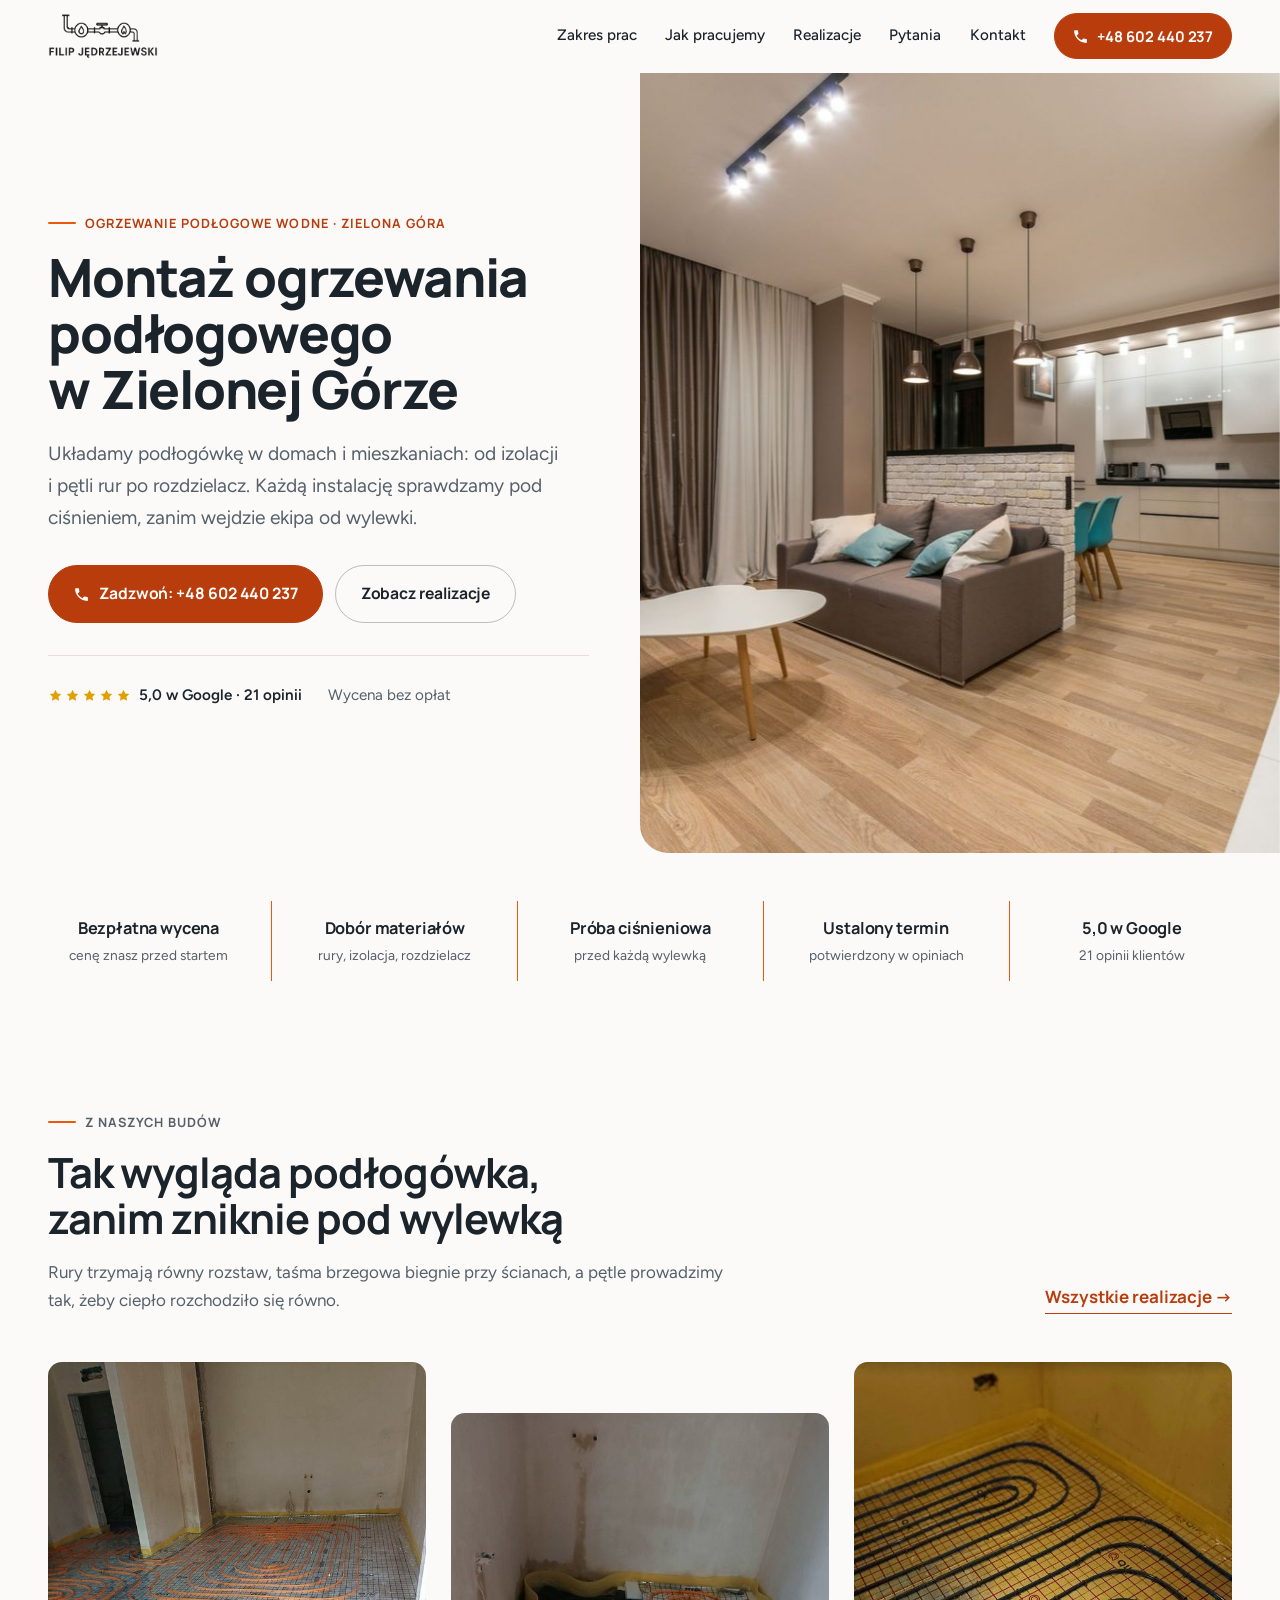
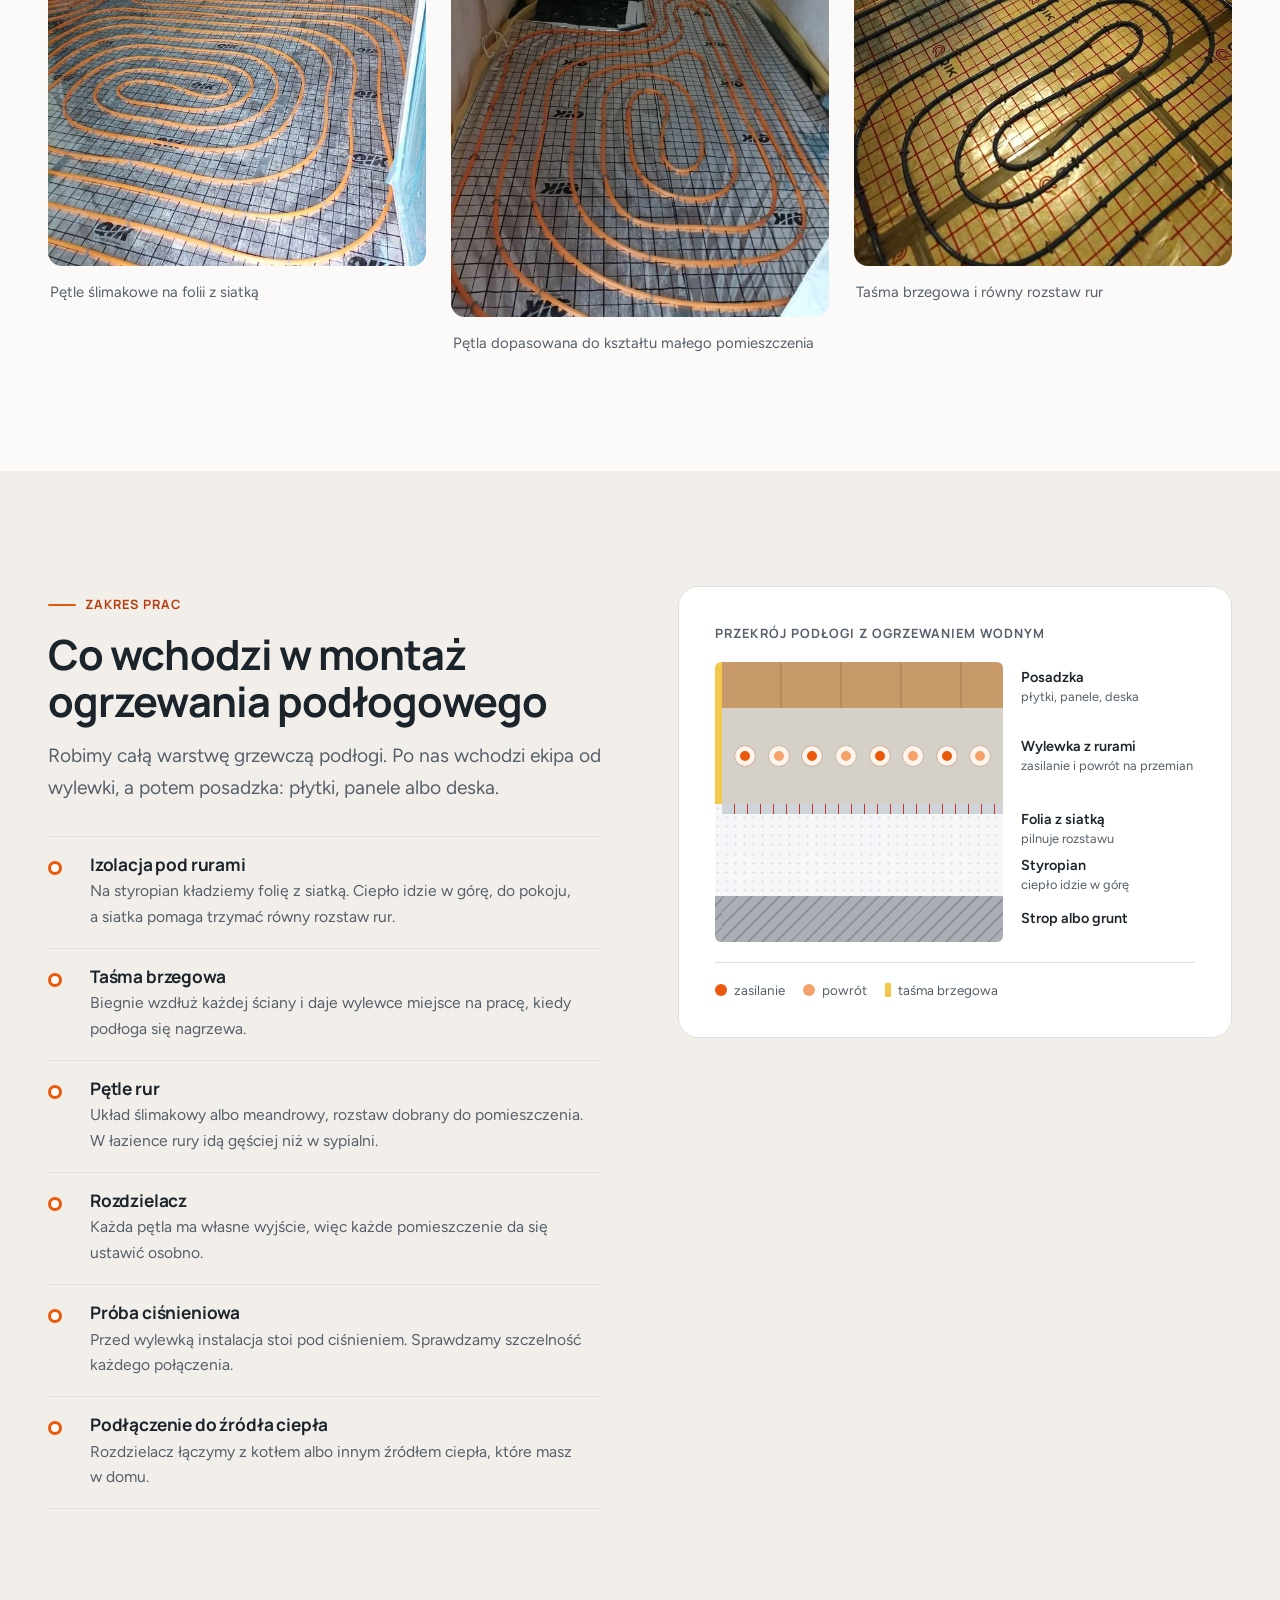
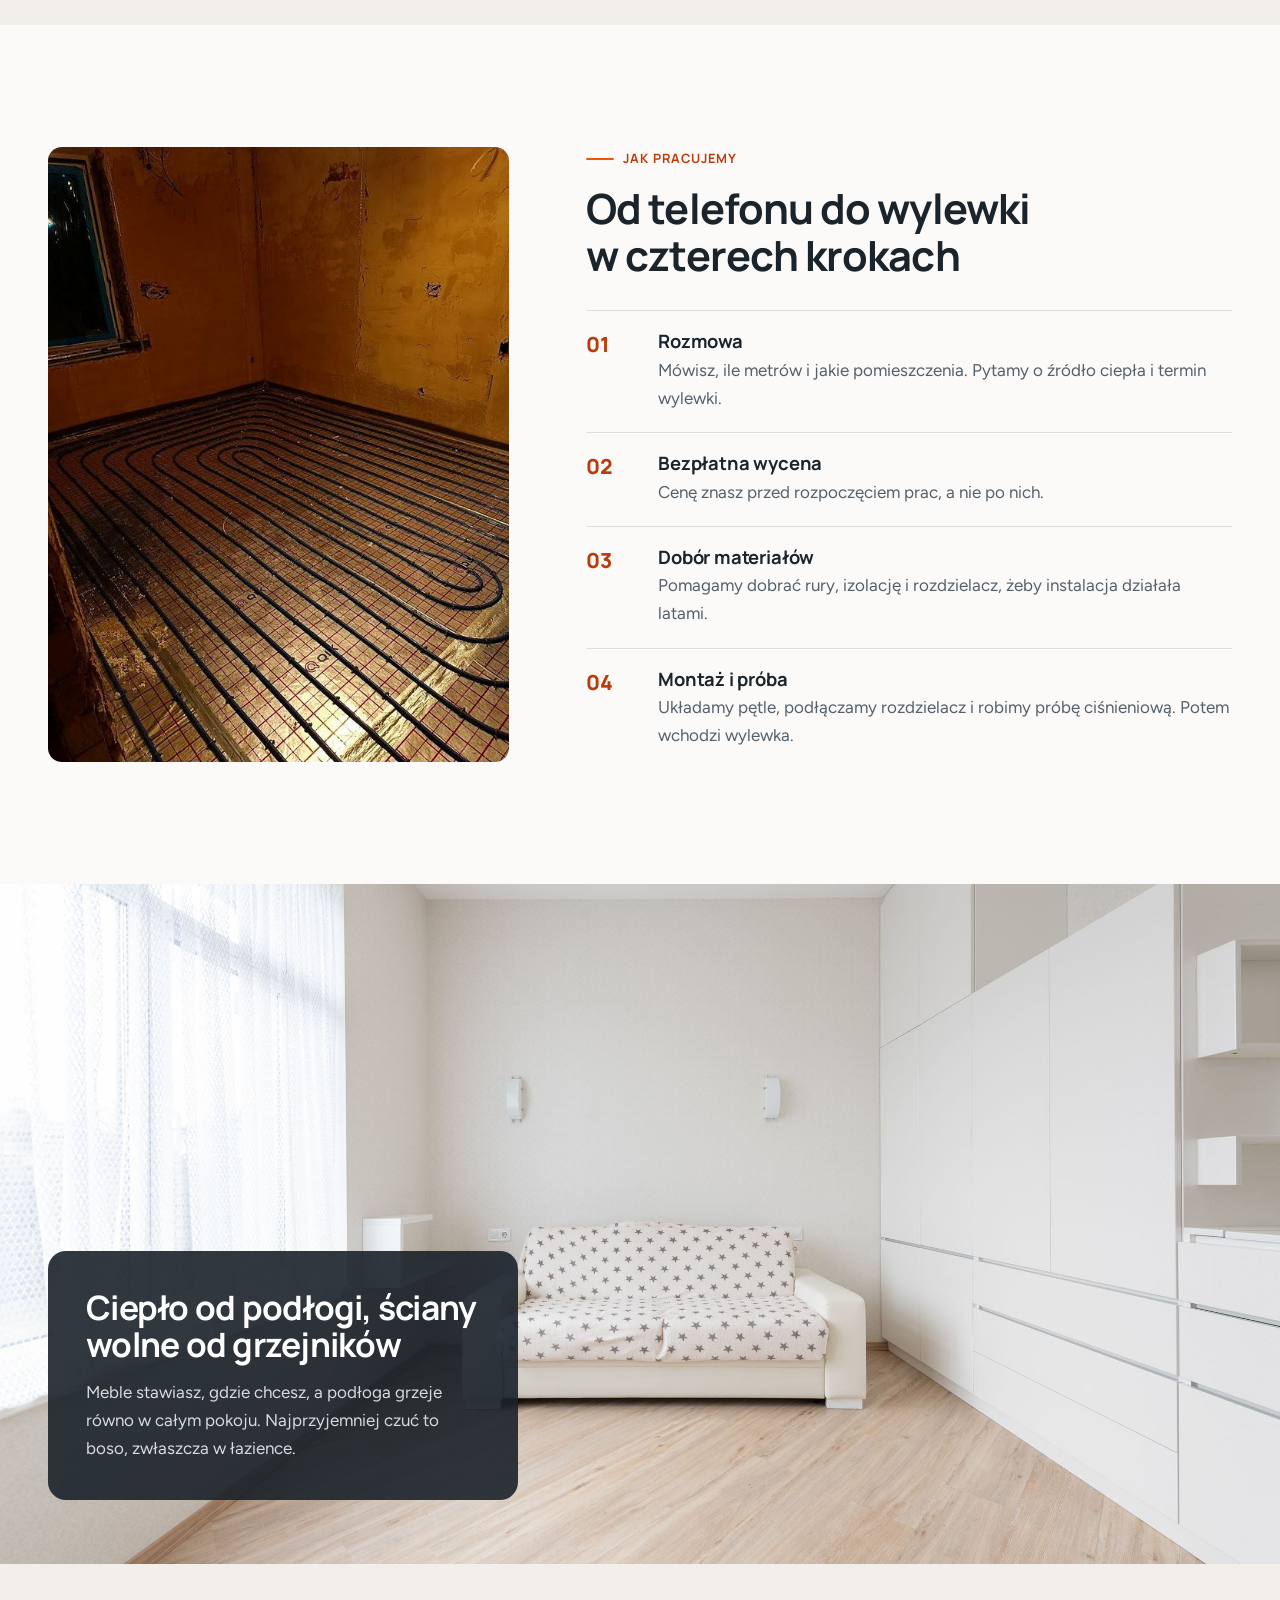
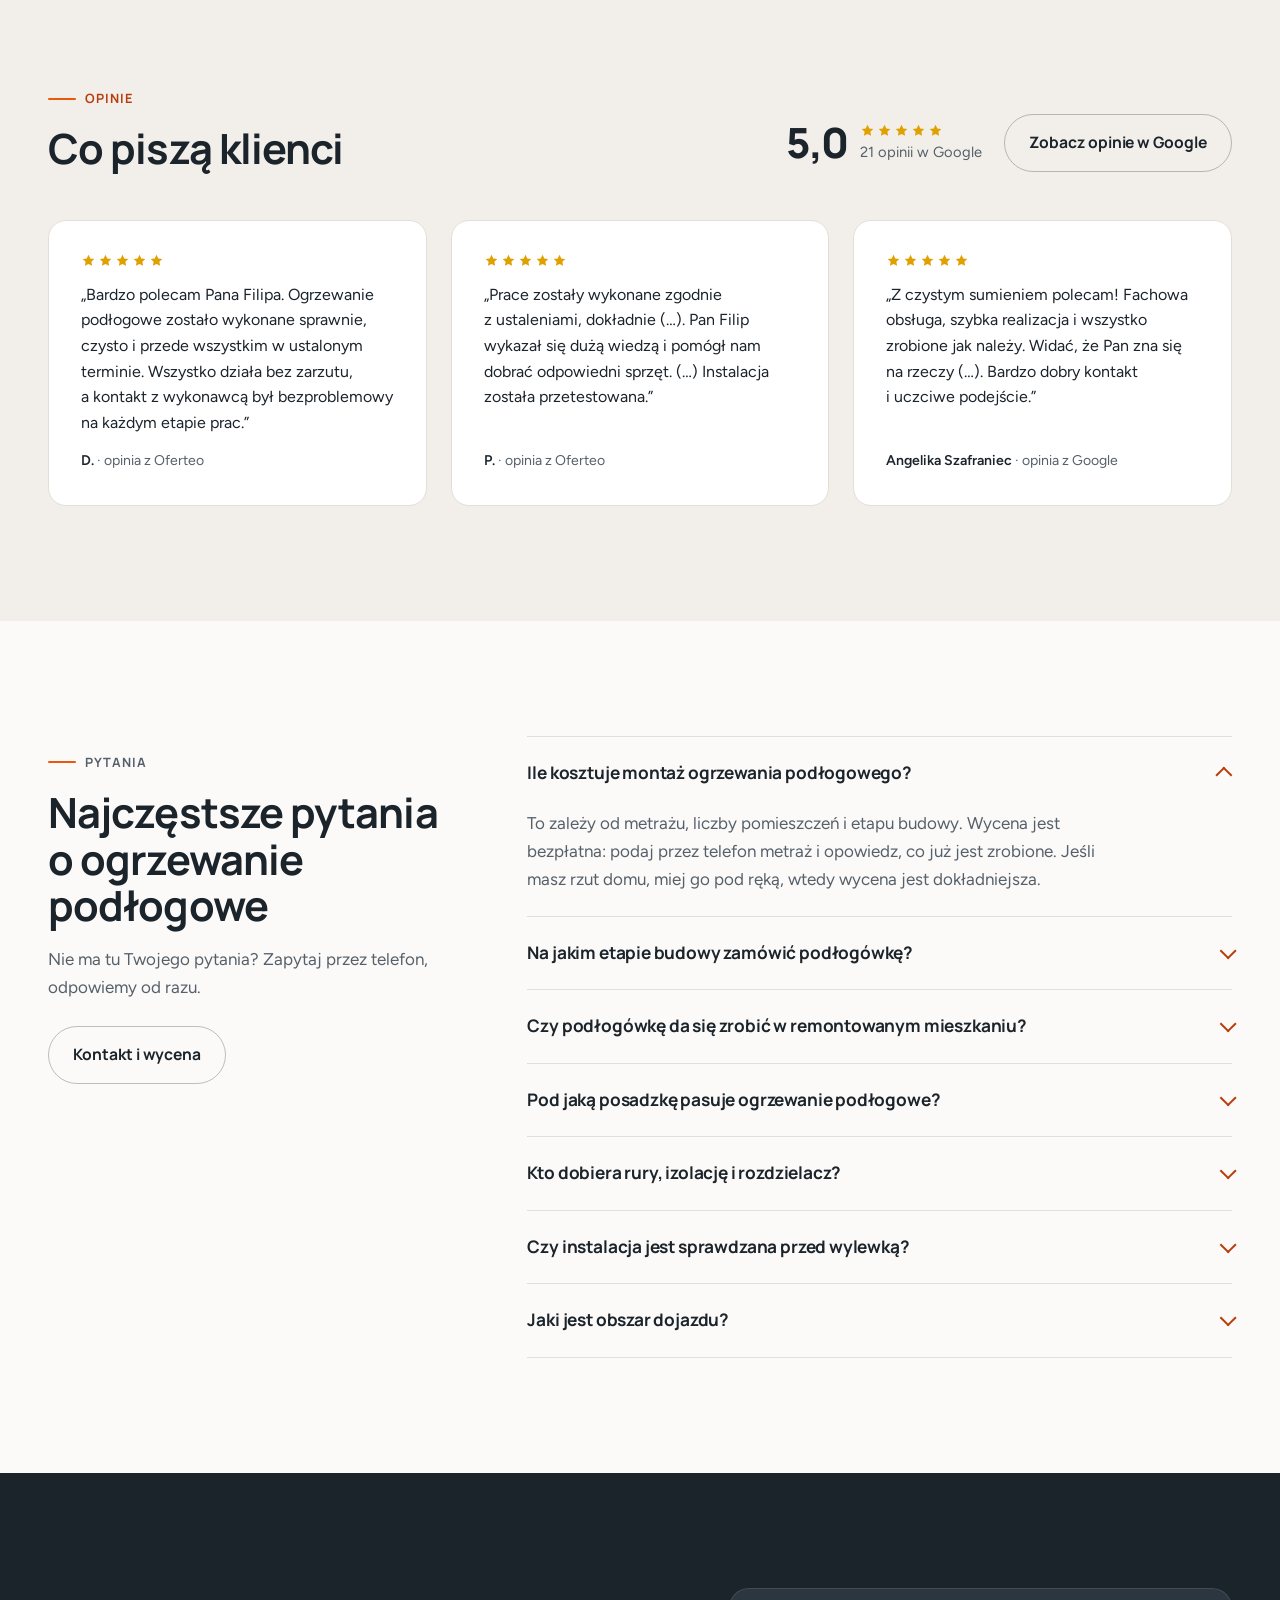
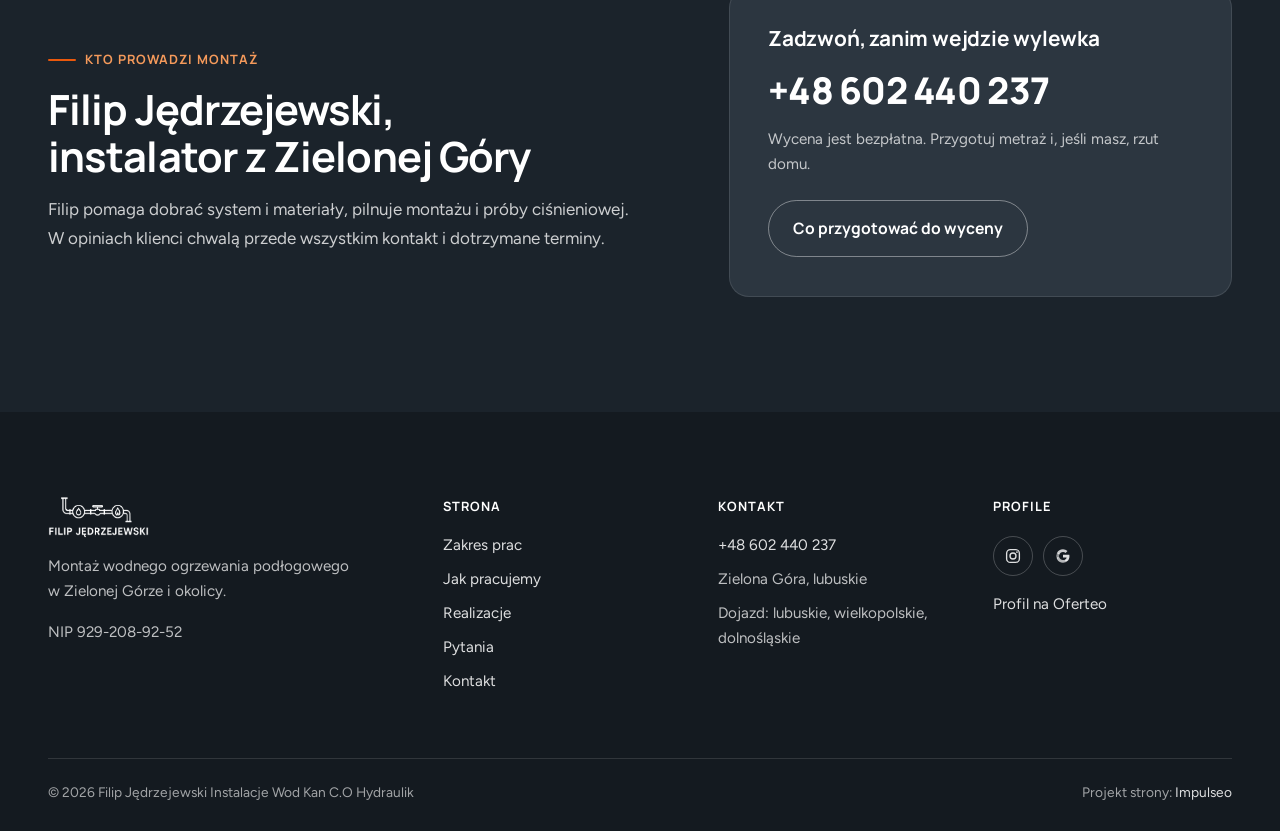
==== commit e9b9def6: "[claude-edit][cmt:e894372b-2148-40bc-a79b-252ae940bb1c] hero: bose stopy wymienione na jasny salon z" ====
--- a/index.html
+++ b/index.html
@@ -18,14 +18,14 @@
 <meta property="og:image" content="https://impulseo-pl.github.io/instalacje-wod-kan-c-o-hydraulik/img/og.jpg">
 <meta property="og:image:width" content="1200">
 <meta property="og:image:height" content="630">
-<meta property="og:image:alt" content="Bose stopy na drewnianej podłodze ogrzewanej od spodu">
+<meta property="og:image:alt" content="Jasny salon z kuchnią i drewnianą podłogą, pod którą pracuje ogrzewanie podłogowe">
 <meta name="twitter:card" content="summary_large_image">
 <link rel="icon" type="image/png" href="img/favicon.png">
 <link rel="apple-touch-icon" href="img/apple-touch-icon.png">
 <link rel="preconnect" href="https://fonts.googleapis.com">
 <link rel="preconnect" href="https://fonts.gstatic.com" crossorigin>
 <link href="https://fonts.googleapis.com/css2?family=Manrope:wght@500..800&amp;family=Figtree:wght@400;500;600&amp;display=swap" rel="stylesheet">
-<link rel="stylesheet" href="assets/styles.css?v=20260923">
+<link rel="stylesheet" href="assets/styles.css?v=20260923b">
 <link rel="preload" as="image" href="img/hero.jpg" imagesrcset="img/hero-1200.jpg 1200w, img/hero.jpg 2400w" imagesizes="(max-width: 960px) 100vw, 55vw" fetchpriority="high">
 <script type="application/ld+json">{"@context": "https://schema.org", "@graph": [{"@type": "HVACBusiness", "@id": "https://impulseo-pl.github.io/instalacje-wod-kan-c-o-hydraulik/#firma", "name": "Filip Jędrzejewski Instalacje Wod Kan C.O Hydraulik", "alternateName": "Filip Jędrzejewski - montaż ogrzewania podłogowego", "description": "Montaż wodnego ogrzewania podłogowego w Zielonej Górze i okolicy: izolacja, taśma brzegowa, pętle rur, rozdzielacz i próba ciśnieniowa przed wylewką.", "url": "https://impulseo-pl.github.io/instalacje-wod-kan-c-o-hydraulik/", "telephone": "+48602440237", "image": "https://impulseo-pl.github.io/instalacje-wod-kan-c-o-hydraulik/img/og.jpg", "logo": "https://impulseo-pl.github.io/instalacje-wod-kan-c-o-hydraulik/img/logo.png", "taxID": "9292089252", "founder": {"@type": "Person", "name": "Filip Jędrzejewski"}, "address": {"@type": "PostalAddress", "addressLocality": "Zielona Góra", "addressRegion": "lubuskie", "addressCountry": "PL"}, "areaServed": [{"@type": "City", "name": "Zielona Góra"}, {"@type": "State", "name": "lubuskie"}, {"@type": "State", "name": "wielkopolskie"}, {"@type": "State", "name": "dolnośląskie"}], "knowsAbout": ["ogrzewanie podłogowe wodne", "rozdzielacz ogrzewania podłogowego", "próba ciśnieniowa instalacji grzewczej"], "sameAs": ["https://www.instagram.com/istalacje_jedrzejewski/", "https://www.oferteo.pl/filip-jedrzejewski/firma/7291090", "https://www.google.com/maps?cid=11084915321094942767"]}, {"@type": "WebSite", "@id": "https://impulseo-pl.github.io/instalacje-wod-kan-c-o-hydraulik/#witryna", "url": "https://impulseo-pl.github.io/instalacje-wod-kan-c-o-hydraulik/", "name": "Filip Jędrzejewski - ogrzewanie podłogowe", "inLanguage": "pl-PL", "publisher": {"@id": "https://impulseo-pl.github.io/instalacje-wod-kan-c-o-hydraulik/#firma"}}, {"@type": "Service", "@id": "https://impulseo-pl.github.io/instalacje-wod-kan-c-o-hydraulik/#usluga", "serviceType": "Montaż ogrzewania podłogowego", "name": "Montaż wodnego ogrzewania podłogowego", "provider": {"@id": "https://impulseo-pl.github.io/instalacje-wod-kan-c-o-hydraulik/#firma"}, "areaServed": {"@type": "City", "name": "Zielona Góra"}, "description": "Izolacja z folią z siatką, taśma brzegowa, pętle rur w układzie ślimakowym lub meandrowym, rozdzielacz, próba ciśnieniowa i podłączenie do źródła ciepła.", "offers": {"@type": "Offer", "description": "Bezpłatna wycena montażu", "price": "0", "priceCurrency": "PLN"}}, {"@type": "WebPage", "@id": "https://impulseo-pl.github.io/instalacje-wod-kan-c-o-hydraulik/#strona", "url": "https://impulseo-pl.github.io/instalacje-wod-kan-c-o-hydraulik/", "name": "Montaż ogrzewania podłogowego Zielona Góra | Filip Jędrzejewski", "description": "Montaż wodnego ogrzewania podłogowego w Zielonej Górze i okolicy: izolacja, pętle rur, rozdzielacz, próba ciśnieniowa. Bezpłatna wycena: +48 602 440 237.", "isPartOf": {"@id": "https://impulseo-pl.github.io/instalacje-wod-kan-c-o-hydraulik/#witryna"}, "about": {"@id": "https://impulseo-pl.github.io/instalacje-wod-kan-c-o-hydraulik/#usluga"}, "inLanguage": "pl-PL", "primaryImageOfPage": {"@type": "ImageObject", "url": "https://impulseo-pl.github.io/instalacje-wod-kan-c-o-hydraulik/img/hero.jpg"}}, {"@type": "FAQPage", "@id": "https://impulseo-pl.github.io/instalacje-wod-kan-c-o-hydraulik/#pytania", "mainEntity": [{"@type": "Question", "name": "Ile kosztuje montaż ogrzewania podłogowego?", "acceptedAnswer": {"@type": "Answer", "text": "To zależy od metrażu, liczby pomieszczeń i etapu budowy. Wycena jest bezpłatna: podaj przez telefon metraż i opowiedz, co już jest zrobione. Jeśli masz rzut domu, miej go pod ręką, wtedy wycena jest dokładniejsza."}}, {"@type": "Question", "name": "Na jakim etapie budowy zamówić podłogówkę?", "acceptedAnswer": {"@type": "Answer", "text": "Po tynkach i instalacji elektrycznej, a przed wylewką. Odezwij się z wyprzedzeniem, wtedy łatwiej zgrać termin montażu z ekipą od wylewek."}}, {"@type": "Question", "name": "Czy podłogówkę da się zrobić w remontowanym mieszkaniu?", "acceptedAnswer": {"@type": "Answer", "text": "Często tak. Decyduje wysokość, jaką można oddać na nowe warstwy podłogi. Po oględzinach mówimy wprost, czy się da i w jakim zakresie."}}, {"@type": "Question", "name": "Pod jaką posadzkę pasuje ogrzewanie podłogowe?", "acceptedAnswer": {"@type": "Answer", "text": "Najlepiej pod płytki i kamień, bo dobrze przewodzą ciepło. Panele i deska też się sprawdzają, jeśli producent dopuszcza je na ogrzewanie podłogowe. Warto to sprawdzić przed zakupem podłogi."}}, {"@type": "Question", "name": "Kto dobiera rury, izolację i rozdzielacz?", "acceptedAnswer": {"@type": "Answer", "text": "Pomagamy dobrać cały system i materiały tak, żeby instalacja działała latami. Przed zakupem wiesz, z czego będzie zrobiona Twoja podłogówka."}}, {"@type": "Question", "name": "Czy instalacja jest sprawdzana przed wylewką?", "acceptedAnswer": {"@type": "Answer", "text": "Tak. Po ułożeniu pętli robimy próbę ciśnieniową i dopiero szczelną instalację oddajemy ekipie od wylewki."}}, {"@type": "Question", "name": "Jaki jest obszar dojazdu?", "acceptedAnswer": {"@type": "Answer", "text": "Pracujemy w Zielonej Górze i okolicy. Przy większych budowach jeździmy też dalej: po województwie lubuskim, wielkopolskim i dolnośląskim."}}]}]}</script>
 </head>
@@ -61,7 +61,7 @@
       <li>Wycena bez opłat</li>
     </ul>
   </div>
-  <figure class="hero-foto"><img src="img/hero.jpg" alt="Bose stopy na dębowym parkiecie, pod którym biegnie ogrzewanie podłogowe" width="2400" height="1600" sizes="(max-width: 960px) 100vw, 55vw" srcset="img/hero-1200.jpg 1200w, img/hero.jpg 2400w" fetchpriority="high"></figure>
+  <figure class="hero-foto"><img src="img/hero.jpg" alt="Nowoczesny salon z aneksem kuchennym i jasną podłogą z ogrzewaniem podłogowym" width="2400" height="1600" sizes="(max-width: 960px) 100vw, 55vw" srcset="img/hero-1200.jpg 1200w, img/hero.jpg 2400w" fetchpriority="high"></figure>
 </section>
 
 <section class="strip" aria-label="Najważniejsze w skrócie">
--- a/assets/styles.css
+++ b/assets/styles.css
@@ -113,7 +113,7 @@
 .hero-fakty a:hover{color:var(--accent)}
 .gwiazdki{display:inline-flex;gap:2px;color:#e0a100}
 .hero-foto{position:relative;margin:0;min-height:420px;overflow:hidden;border-bottom-left-radius:28px}
-.hero-foto img{position:absolute;inset:0;width:100%;height:100%;object-fit:cover;object-position:58% 62%}
+.hero-foto img{position:absolute;inset:0;width:100%;height:100%;object-fit:cover;object-position:42% 62%}
 
 @media (prefers-reduced-motion:no-preference){
   .hero-txt > *{animation:wejscie .9s var(--ease) both}
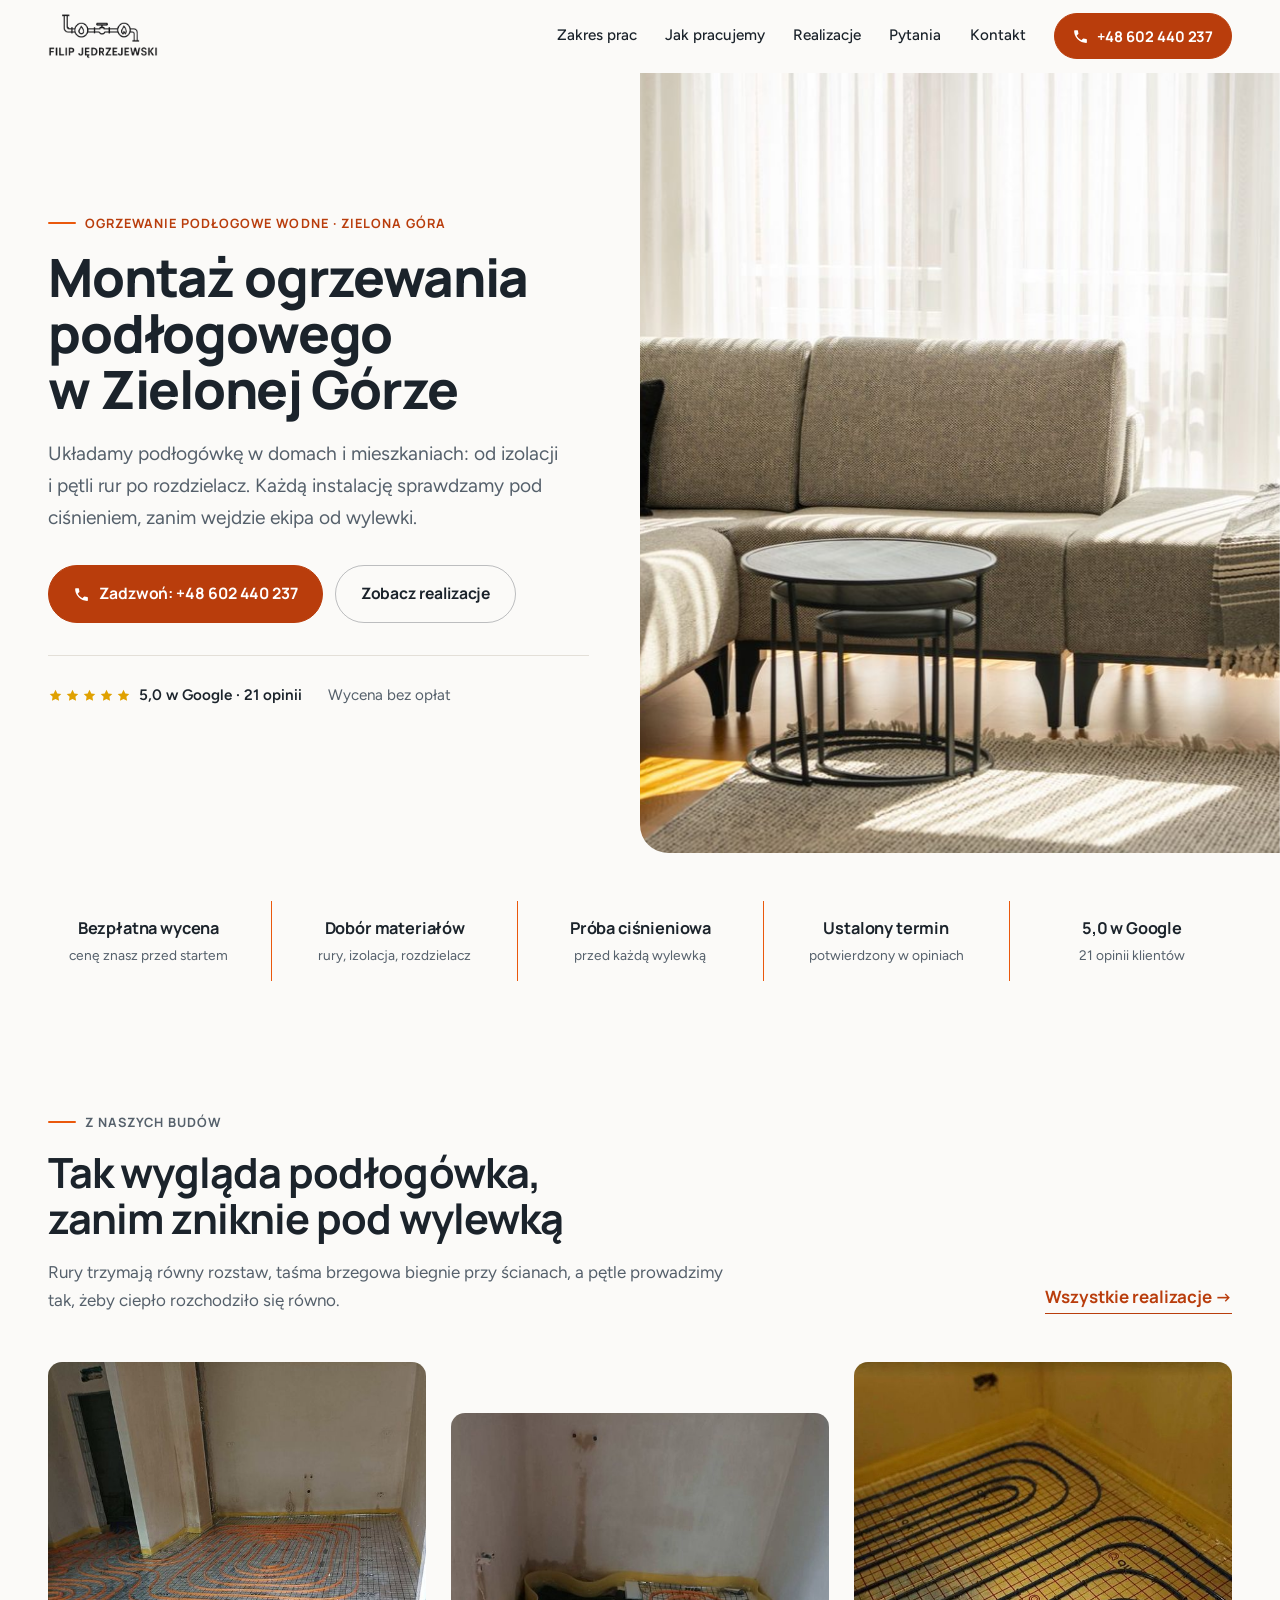
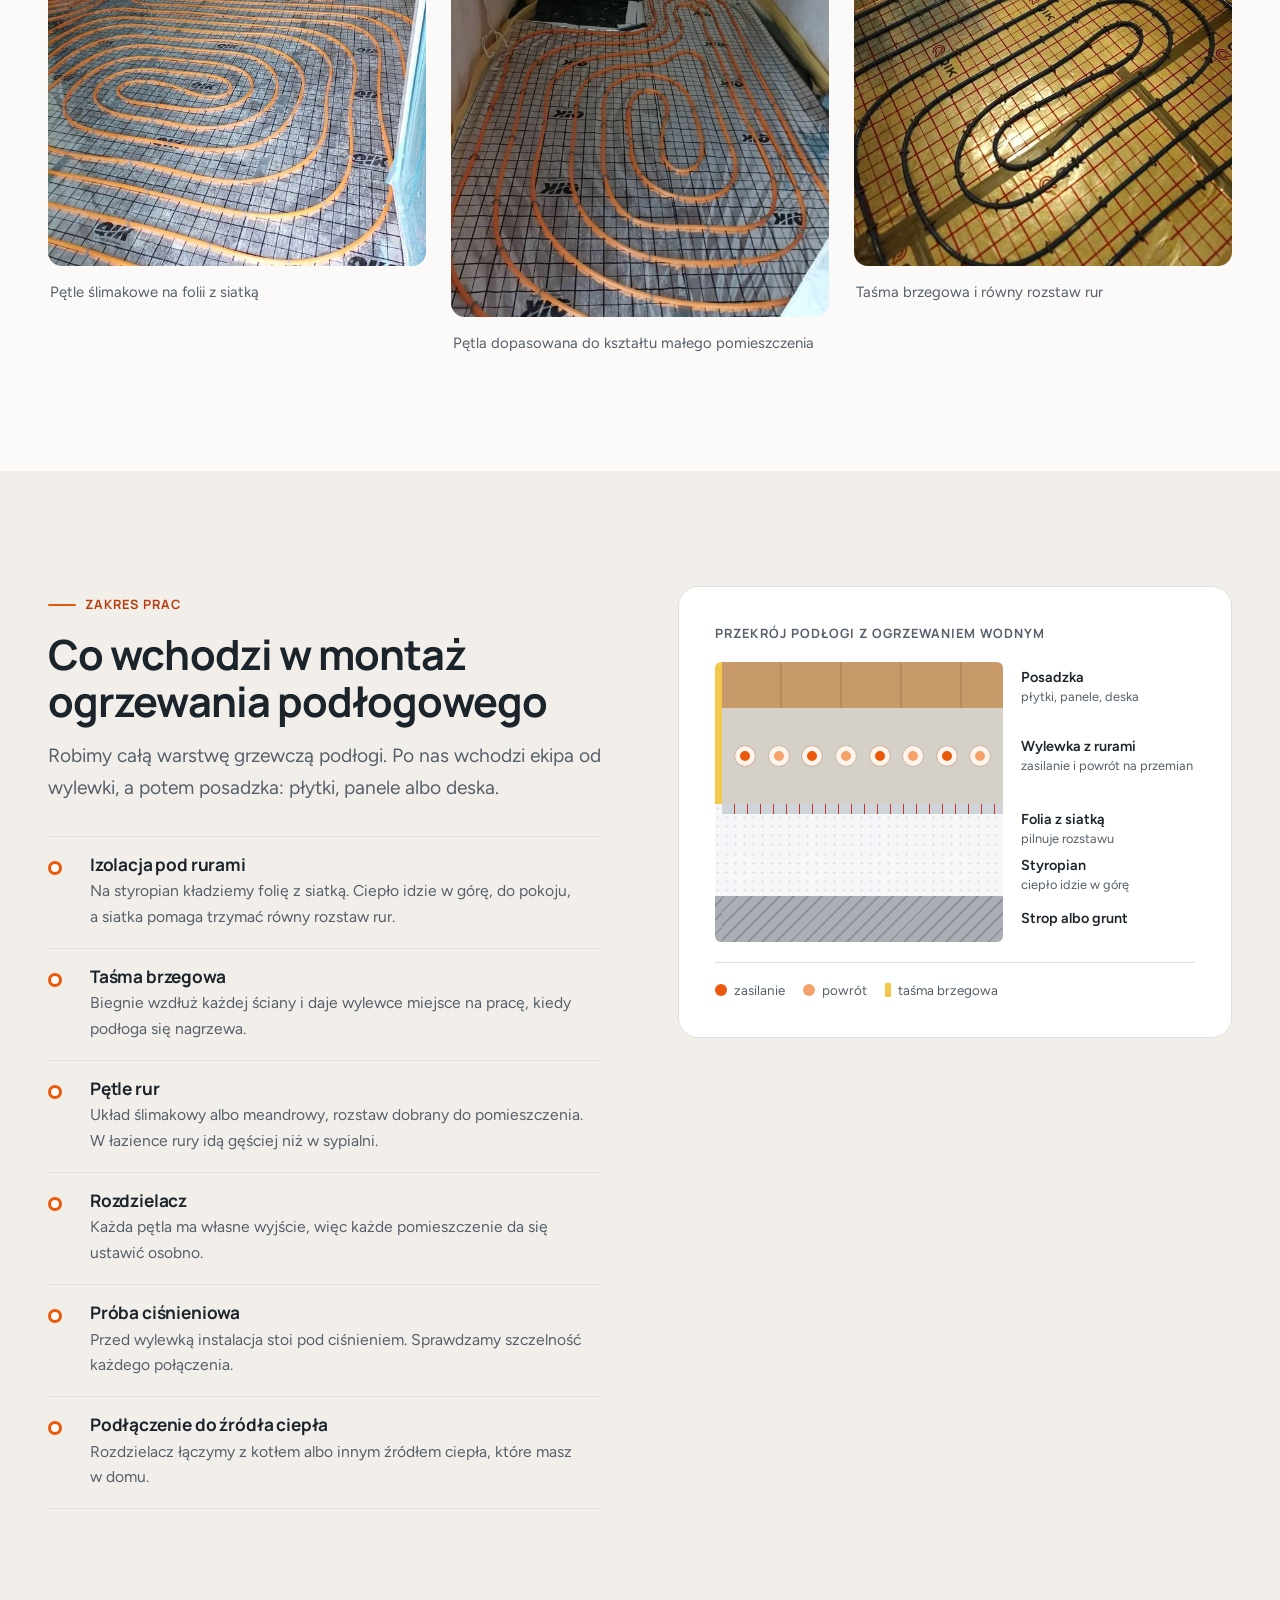
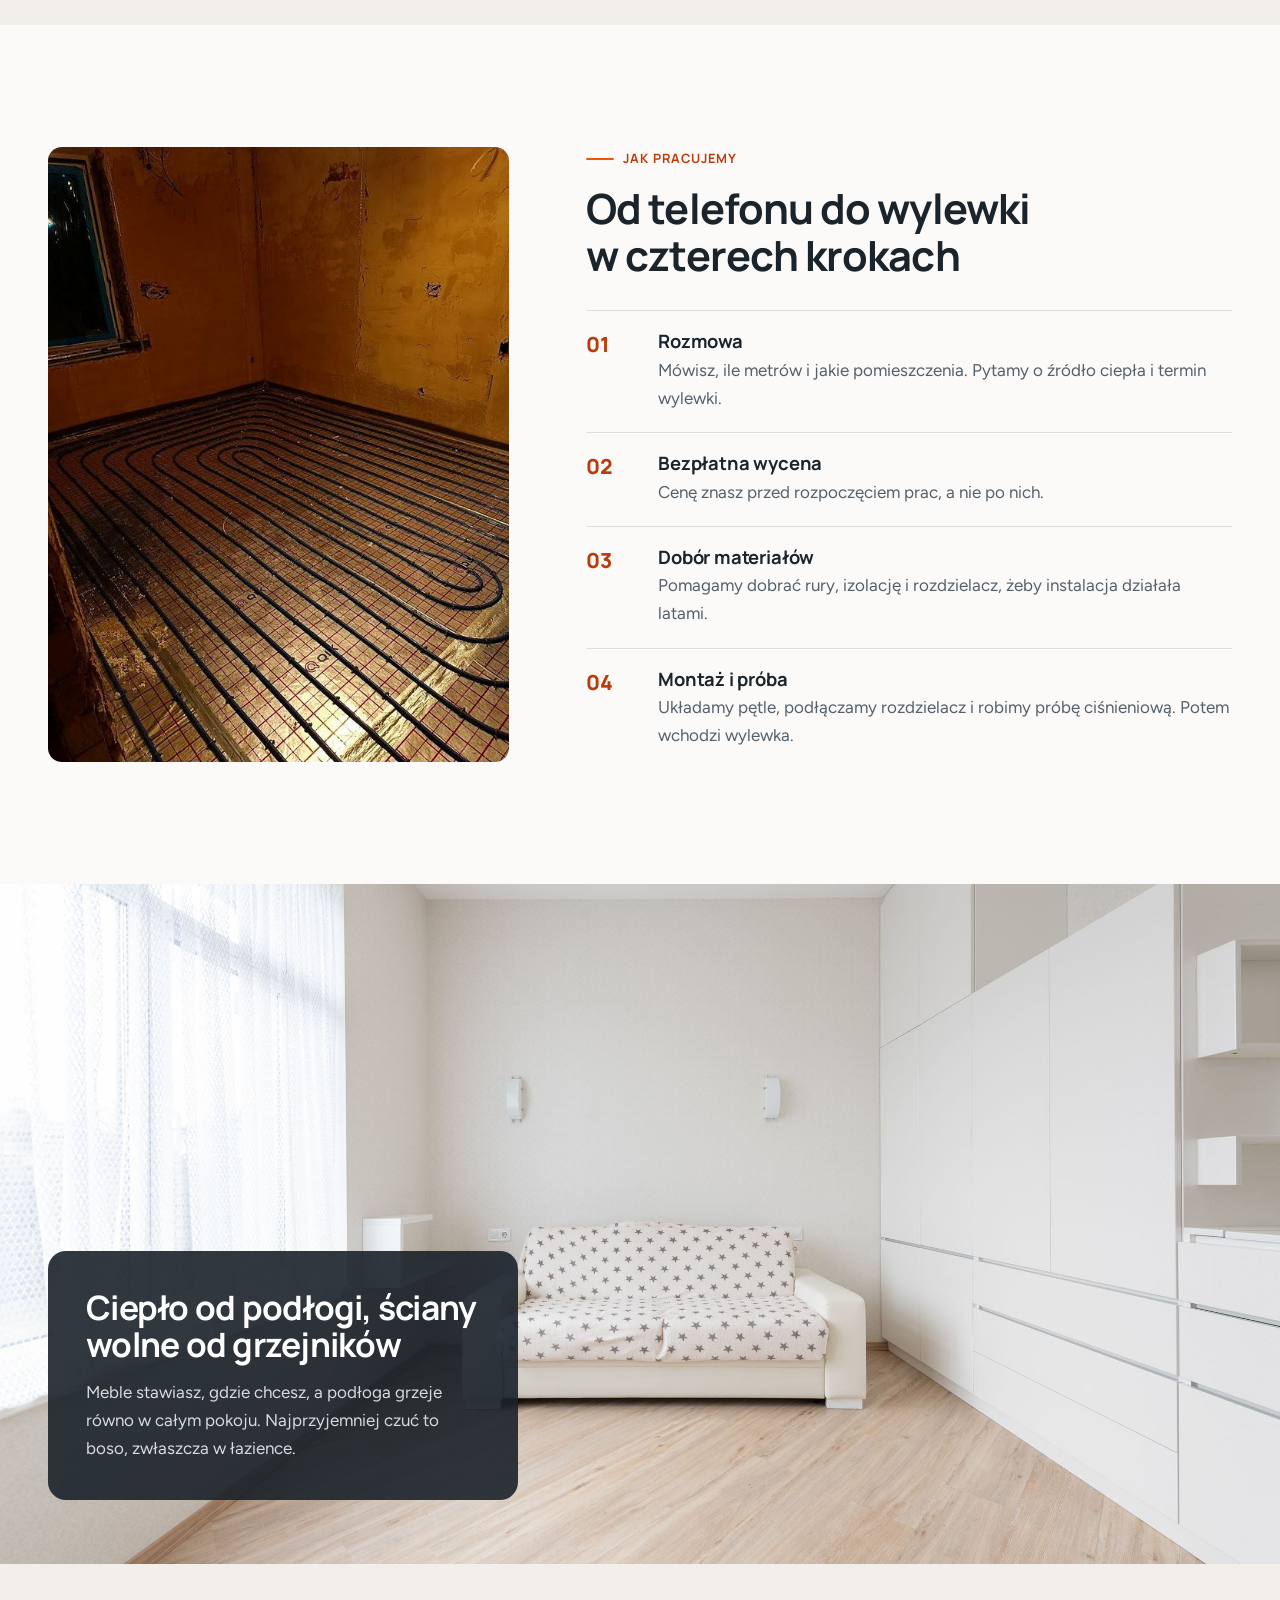
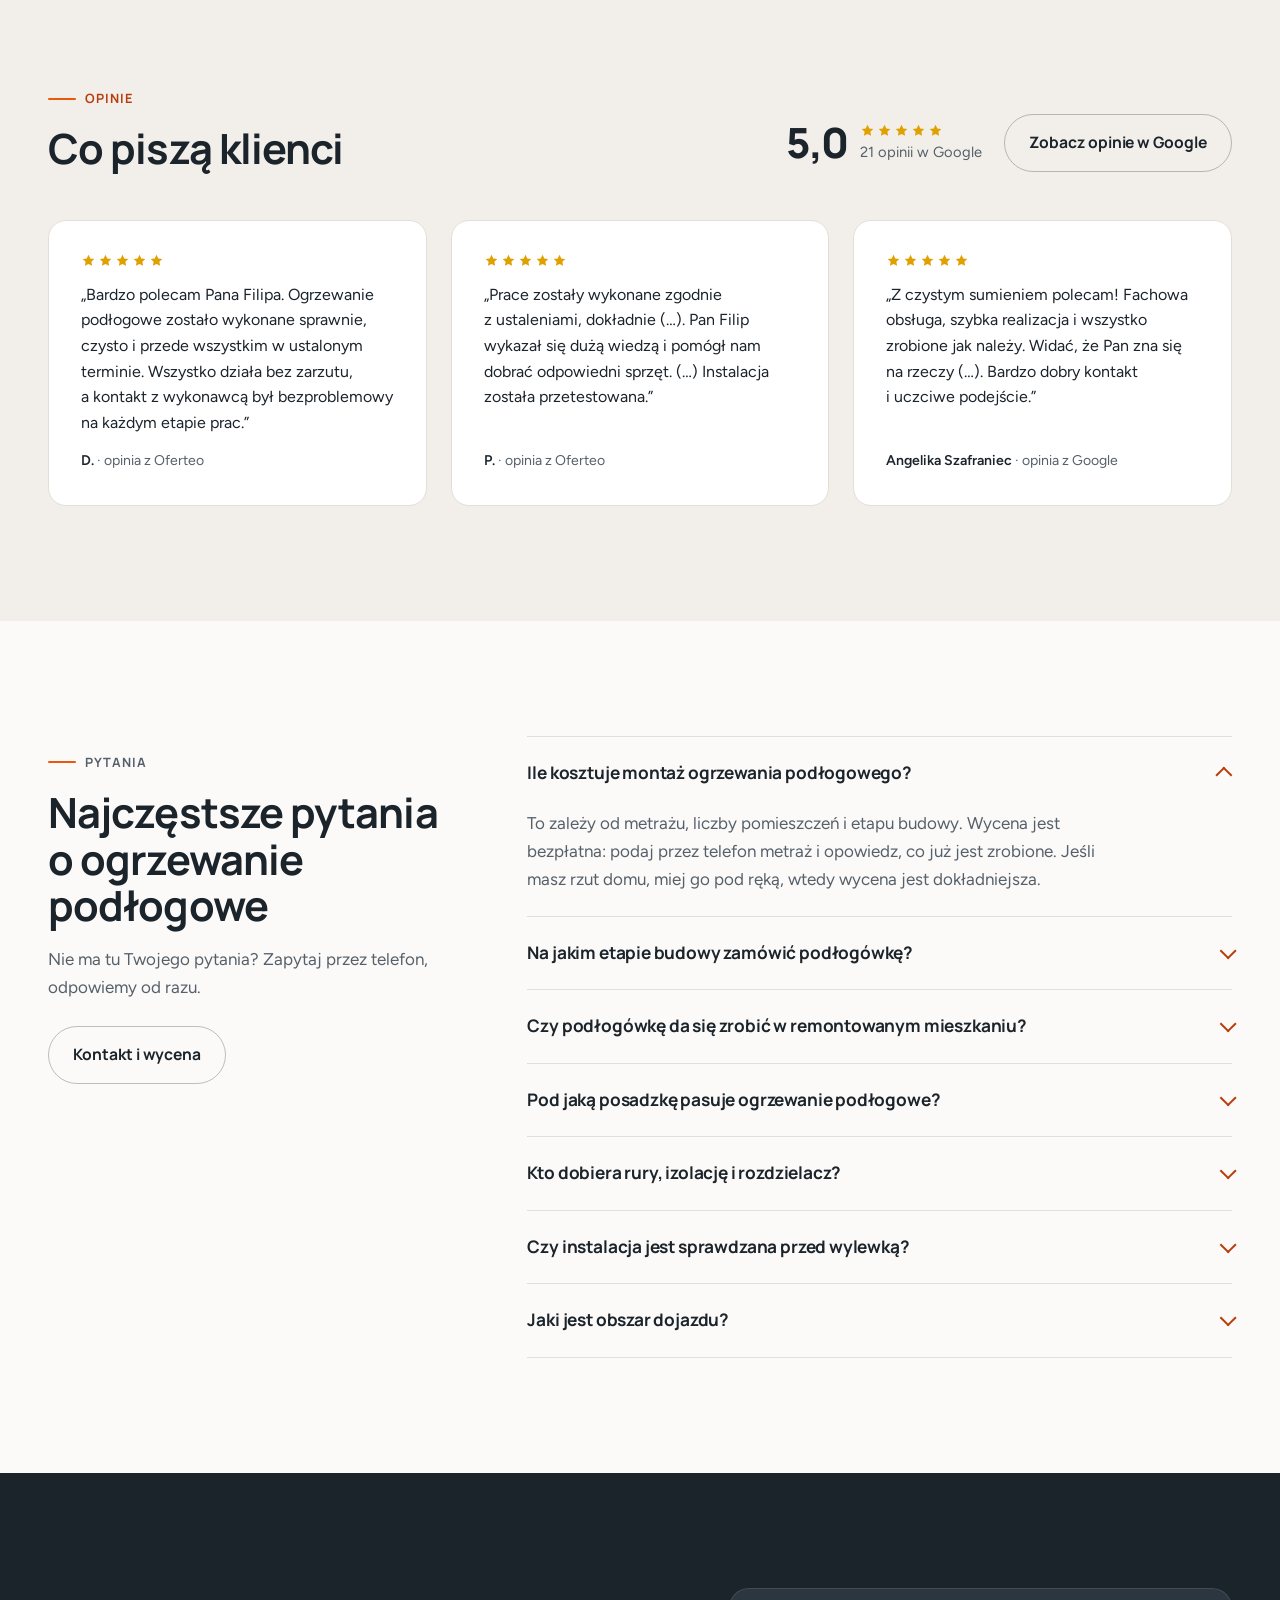
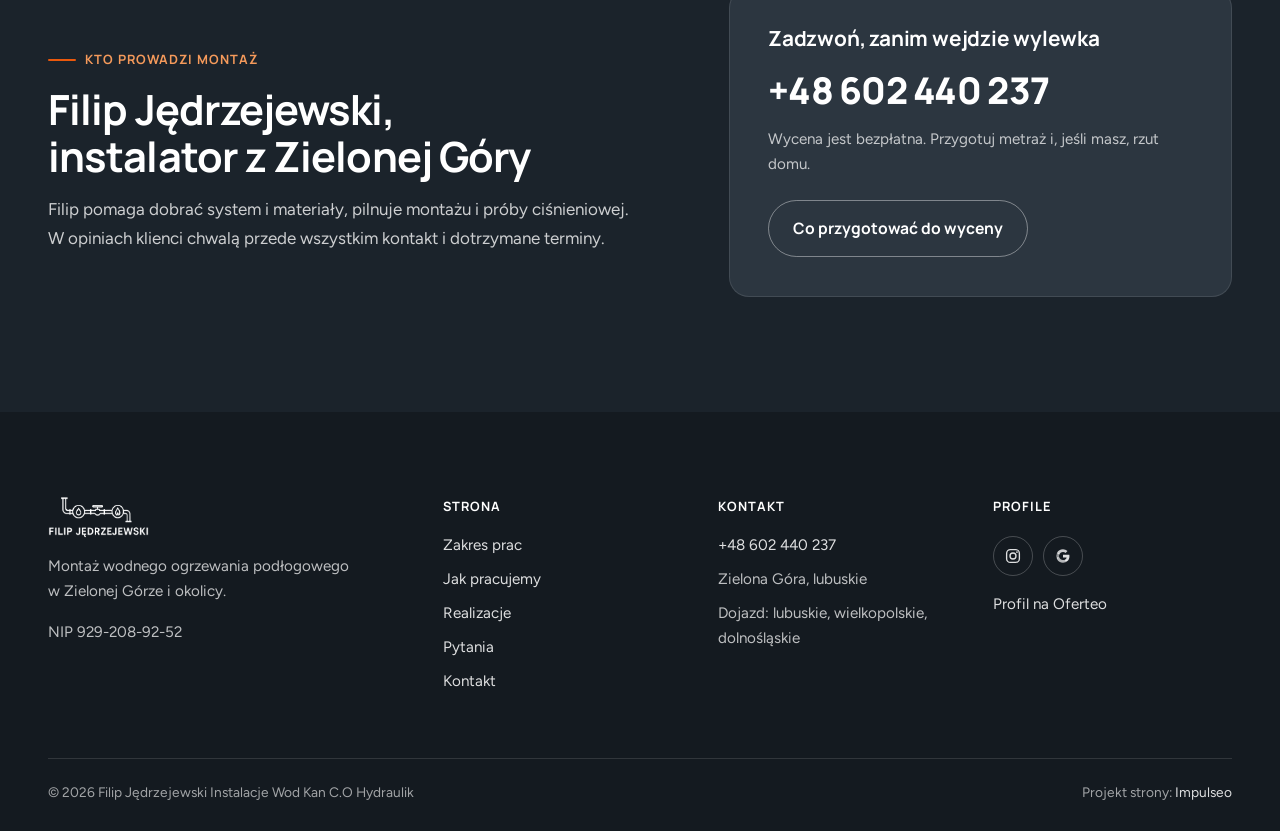
==== commit 87c27d71: "[claude-edit][cmt:d1b97cb9-af4f-41be-aa59-ba634a7b9709] hero: salon w porannym sloncu zamiast wieczo" ====
--- a/index.html
+++ b/index.html
@@ -18,14 +18,14 @@
 <meta property="og:image" content="https://impulseo-pl.github.io/instalacje-wod-kan-c-o-hydraulik/img/og.jpg">
 <meta property="og:image:width" content="1200">
 <meta property="og:image:height" content="630">
-<meta property="og:image:alt" content="Jasny salon z kuchnią i drewnianą podłogą, pod którą pracuje ogrzewanie podłogowe">
+<meta property="og:image:alt" content="Jasny salon w słońcu z drewnianą podłogą, pod którą pracuje ogrzewanie podłogowe">
 <meta name="twitter:card" content="summary_large_image">
 <link rel="icon" type="image/png" href="img/favicon.png">
 <link rel="apple-touch-icon" href="img/apple-touch-icon.png">
 <link rel="preconnect" href="https://fonts.googleapis.com">
 <link rel="preconnect" href="https://fonts.gstatic.com" crossorigin>
 <link href="https://fonts.googleapis.com/css2?family=Manrope:wght@500..800&amp;family=Figtree:wght@400;500;600&amp;display=swap" rel="stylesheet">
-<link rel="stylesheet" href="assets/styles.css?v=20260923b">
+<link rel="stylesheet" href="assets/styles.css?v=20260923c">
 <link rel="preload" as="image" href="img/hero.jpg" imagesrcset="img/hero-1200.jpg 1200w, img/hero.jpg 2400w" imagesizes="(max-width: 960px) 100vw, 55vw" fetchpriority="high">
 <script type="application/ld+json">{"@context": "https://schema.org", "@graph": [{"@type": "HVACBusiness", "@id": "https://impulseo-pl.github.io/instalacje-wod-kan-c-o-hydraulik/#firma", "name": "Filip Jędrzejewski Instalacje Wod Kan C.O Hydraulik", "alternateName": "Filip Jędrzejewski - montaż ogrzewania podłogowego", "description": "Montaż wodnego ogrzewania podłogowego w Zielonej Górze i okolicy: izolacja, taśma brzegowa, pętle rur, rozdzielacz i próba ciśnieniowa przed wylewką.", "url": "https://impulseo-pl.github.io/instalacje-wod-kan-c-o-hydraulik/", "telephone": "+48602440237", "image": "https://impulseo-pl.github.io/instalacje-wod-kan-c-o-hydraulik/img/og.jpg", "logo": "https://impulseo-pl.github.io/instalacje-wod-kan-c-o-hydraulik/img/logo.png", "taxID": "9292089252", "founder": {"@type": "Person", "name": "Filip Jędrzejewski"}, "address": {"@type": "PostalAddress", "addressLocality": "Zielona Góra", "addressRegion": "lubuskie", "addressCountry": "PL"}, "areaServed": [{"@type": "City", "name": "Zielona Góra"}, {"@type": "State", "name": "lubuskie"}, {"@type": "State", "name": "wielkopolskie"}, {"@type": "State", "name": "dolnośląskie"}], "knowsAbout": ["ogrzewanie podłogowe wodne", "rozdzielacz ogrzewania podłogowego", "próba ciśnieniowa instalacji grzewczej"], "sameAs": ["https://www.instagram.com/istalacje_jedrzejewski/", "https://www.oferteo.pl/filip-jedrzejewski/firma/7291090", "https://www.google.com/maps?cid=11084915321094942767"]}, {"@type": "WebSite", "@id": "https://impulseo-pl.github.io/instalacje-wod-kan-c-o-hydraulik/#witryna", "url": "https://impulseo-pl.github.io/instalacje-wod-kan-c-o-hydraulik/", "name": "Filip Jędrzejewski - ogrzewanie podłogowe", "inLanguage": "pl-PL", "publisher": {"@id": "https://impulseo-pl.github.io/instalacje-wod-kan-c-o-hydraulik/#firma"}}, {"@type": "Service", "@id": "https://impulseo-pl.github.io/instalacje-wod-kan-c-o-hydraulik/#usluga", "serviceType": "Montaż ogrzewania podłogowego", "name": "Montaż wodnego ogrzewania podłogowego", "provider": {"@id": "https://impulseo-pl.github.io/instalacje-wod-kan-c-o-hydraulik/#firma"}, "areaServed": {"@type": "City", "name": "Zielona Góra"}, "description": "Izolacja z folią z siatką, taśma brzegowa, pętle rur w układzie ślimakowym lub meandrowym, rozdzielacz, próba ciśnieniowa i podłączenie do źródła ciepła.", "offers": {"@type": "Offer", "description": "Bezpłatna wycena montażu", "price": "0", "priceCurrency": "PLN"}}, {"@type": "WebPage", "@id": "https://impulseo-pl.github.io/instalacje-wod-kan-c-o-hydraulik/#strona", "url": "https://impulseo-pl.github.io/instalacje-wod-kan-c-o-hydraulik/", "name": "Montaż ogrzewania podłogowego Zielona Góra | Filip Jędrzejewski", "description": "Montaż wodnego ogrzewania podłogowego w Zielonej Górze i okolicy: izolacja, pętle rur, rozdzielacz, próba ciśnieniowa. Bezpłatna wycena: +48 602 440 237.", "isPartOf": {"@id": "https://impulseo-pl.github.io/instalacje-wod-kan-c-o-hydraulik/#witryna"}, "about": {"@id": "https://impulseo-pl.github.io/instalacje-wod-kan-c-o-hydraulik/#usluga"}, "inLanguage": "pl-PL", "primaryImageOfPage": {"@type": "ImageObject", "url": "https://impulseo-pl.github.io/instalacje-wod-kan-c-o-hydraulik/img/hero.jpg"}}, {"@type": "FAQPage", "@id": "https://impulseo-pl.github.io/instalacje-wod-kan-c-o-hydraulik/#pytania", "mainEntity": [{"@type": "Question", "name": "Ile kosztuje montaż ogrzewania podłogowego?", "acceptedAnswer": {"@type": "Answer", "text": "To zależy od metrażu, liczby pomieszczeń i etapu budowy. Wycena jest bezpłatna: podaj przez telefon metraż i opowiedz, co już jest zrobione. Jeśli masz rzut domu, miej go pod ręką, wtedy wycena jest dokładniejsza."}}, {"@type": "Question", "name": "Na jakim etapie budowy zamówić podłogówkę?", "acceptedAnswer": {"@type": "Answer", "text": "Po tynkach i instalacji elektrycznej, a przed wylewką. Odezwij się z wyprzedzeniem, wtedy łatwiej zgrać termin montażu z ekipą od wylewek."}}, {"@type": "Question", "name": "Czy podłogówkę da się zrobić w remontowanym mieszkaniu?", "acceptedAnswer": {"@type": "Answer", "text": "Często tak. Decyduje wysokość, jaką można oddać na nowe warstwy podłogi. Po oględzinach mówimy wprost, czy się da i w jakim zakresie."}}, {"@type": "Question", "name": "Pod jaką posadzkę pasuje ogrzewanie podłogowe?", "acceptedAnswer": {"@type": "Answer", "text": "Najlepiej pod płytki i kamień, bo dobrze przewodzą ciepło. Panele i deska też się sprawdzają, jeśli producent dopuszcza je na ogrzewanie podłogowe. Warto to sprawdzić przed zakupem podłogi."}}, {"@type": "Question", "name": "Kto dobiera rury, izolację i rozdzielacz?", "acceptedAnswer": {"@type": "Answer", "text": "Pomagamy dobrać cały system i materiały tak, żeby instalacja działała latami. Przed zakupem wiesz, z czego będzie zrobiona Twoja podłogówka."}}, {"@type": "Question", "name": "Czy instalacja jest sprawdzana przed wylewką?", "acceptedAnswer": {"@type": "Answer", "text": "Tak. Po ułożeniu pętli robimy próbę ciśnieniową i dopiero szczelną instalację oddajemy ekipie od wylewki."}}, {"@type": "Question", "name": "Jaki jest obszar dojazdu?", "acceptedAnswer": {"@type": "Answer", "text": "Pracujemy w Zielonej Górze i okolicy. Przy większych budowach jeździmy też dalej: po województwie lubuskim, wielkopolskim i dolnośląskim."}}]}]}</script>
 </head>
@@ -61,7 +61,7 @@
       <li>Wycena bez opłat</li>
     </ul>
   </div>
-  <figure class="hero-foto"><img src="img/hero.jpg" alt="Nowoczesny salon z aneksem kuchennym i jasną podłogą z ogrzewaniem podłogowym" width="2400" height="1600" sizes="(max-width: 960px) 100vw, 55vw" srcset="img/hero-1200.jpg 1200w, img/hero.jpg 2400w" fetchpriority="high"></figure>
+  <figure class="hero-foto"><img src="img/hero.jpg" alt="Jasny salon w porannym słońcu, sofa i stolik na drewnianej podłodze ogrzewanej od spodu" width="2400" height="1600" sizes="(max-width: 960px) 100vw, 55vw" srcset="img/hero-1200.jpg 1200w, img/hero.jpg 2400w" fetchpriority="high"></figure>
 </section>
 
 <section class="strip" aria-label="Najważniejsze w skrócie">
--- a/assets/styles.css
+++ b/assets/styles.css
@@ -113,7 +113,7 @@
 .hero-fakty a:hover{color:var(--accent)}
 .gwiazdki{display:inline-flex;gap:2px;color:#e0a100}
 .hero-foto{position:relative;margin:0;min-height:420px;overflow:hidden;border-bottom-left-radius:28px}
-.hero-foto img{position:absolute;inset:0;width:100%;height:100%;object-fit:cover;object-position:42% 62%}
+.hero-foto img{position:absolute;inset:0;width:100%;height:100%;object-fit:cover;object-position:46% 60%}
 
 @media (prefers-reduced-motion:no-preference){
   .hero-txt > *{animation:wejscie .9s var(--ease) both}
